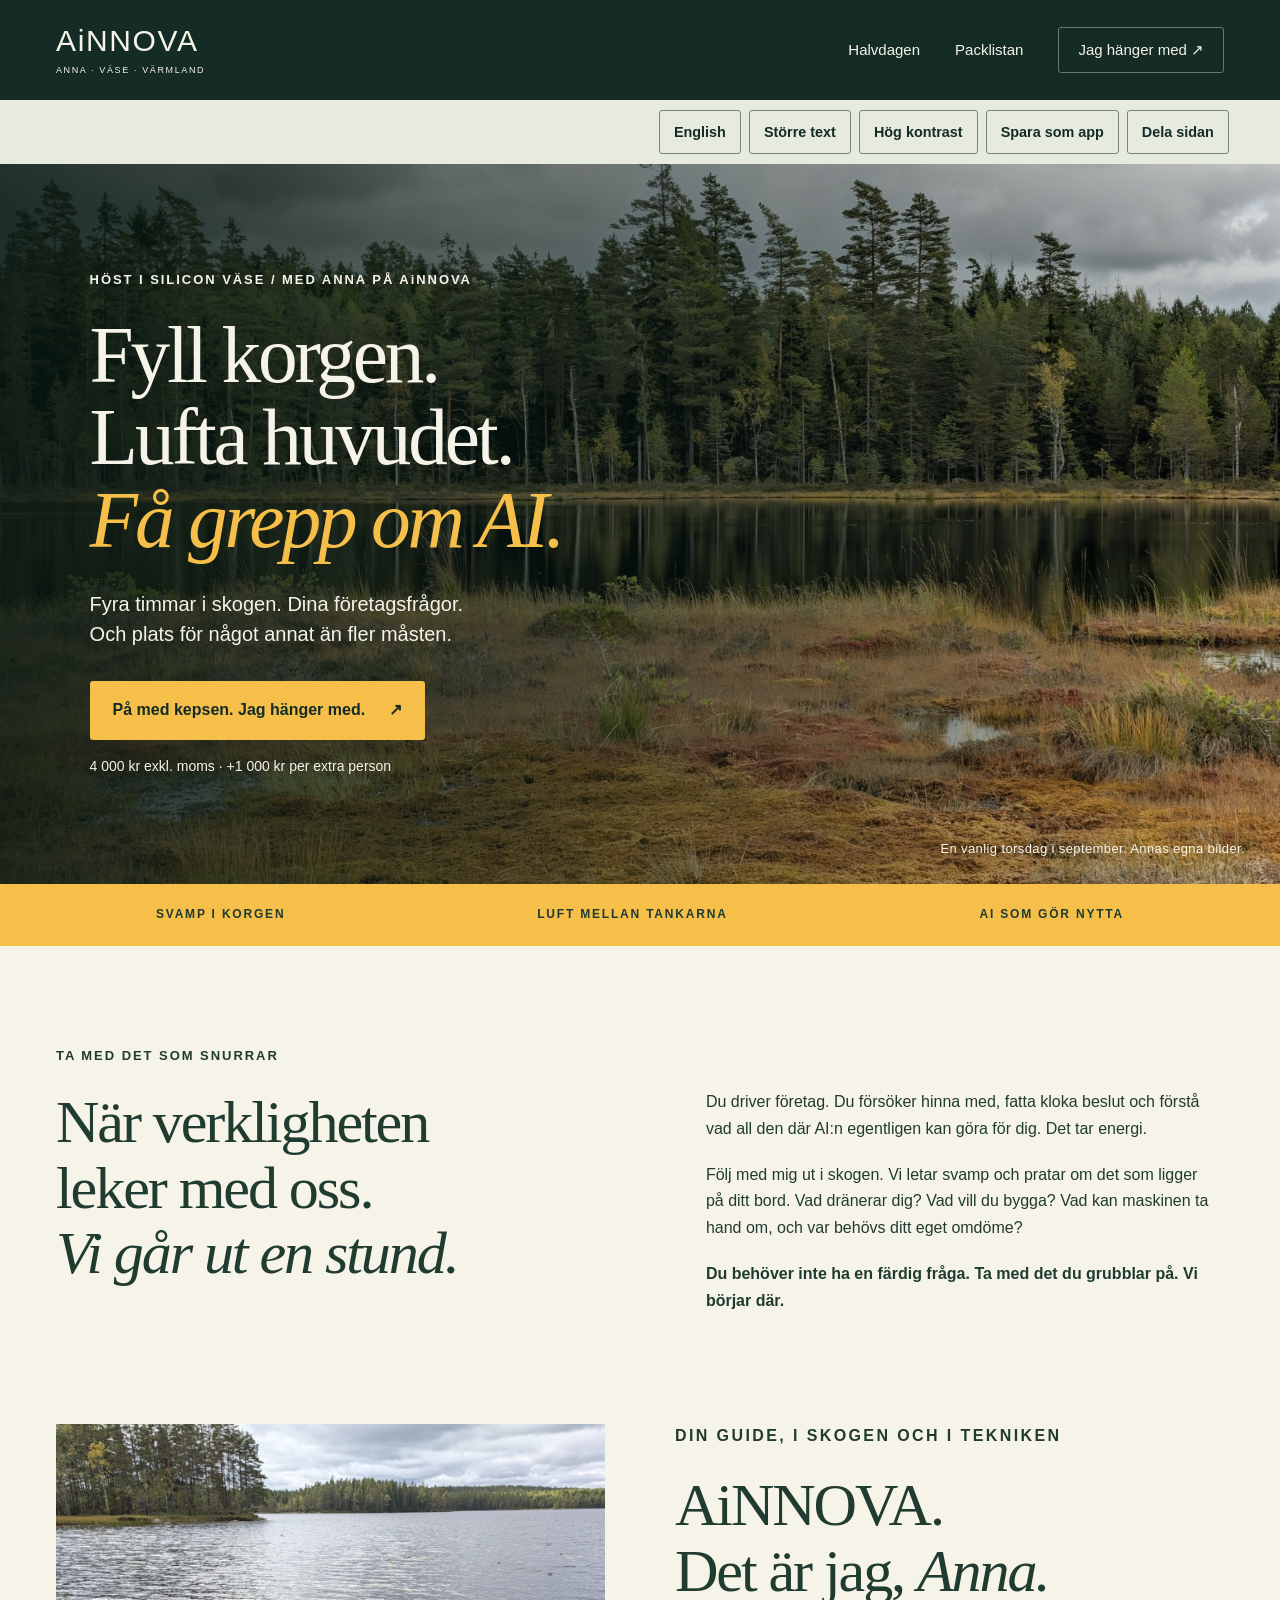
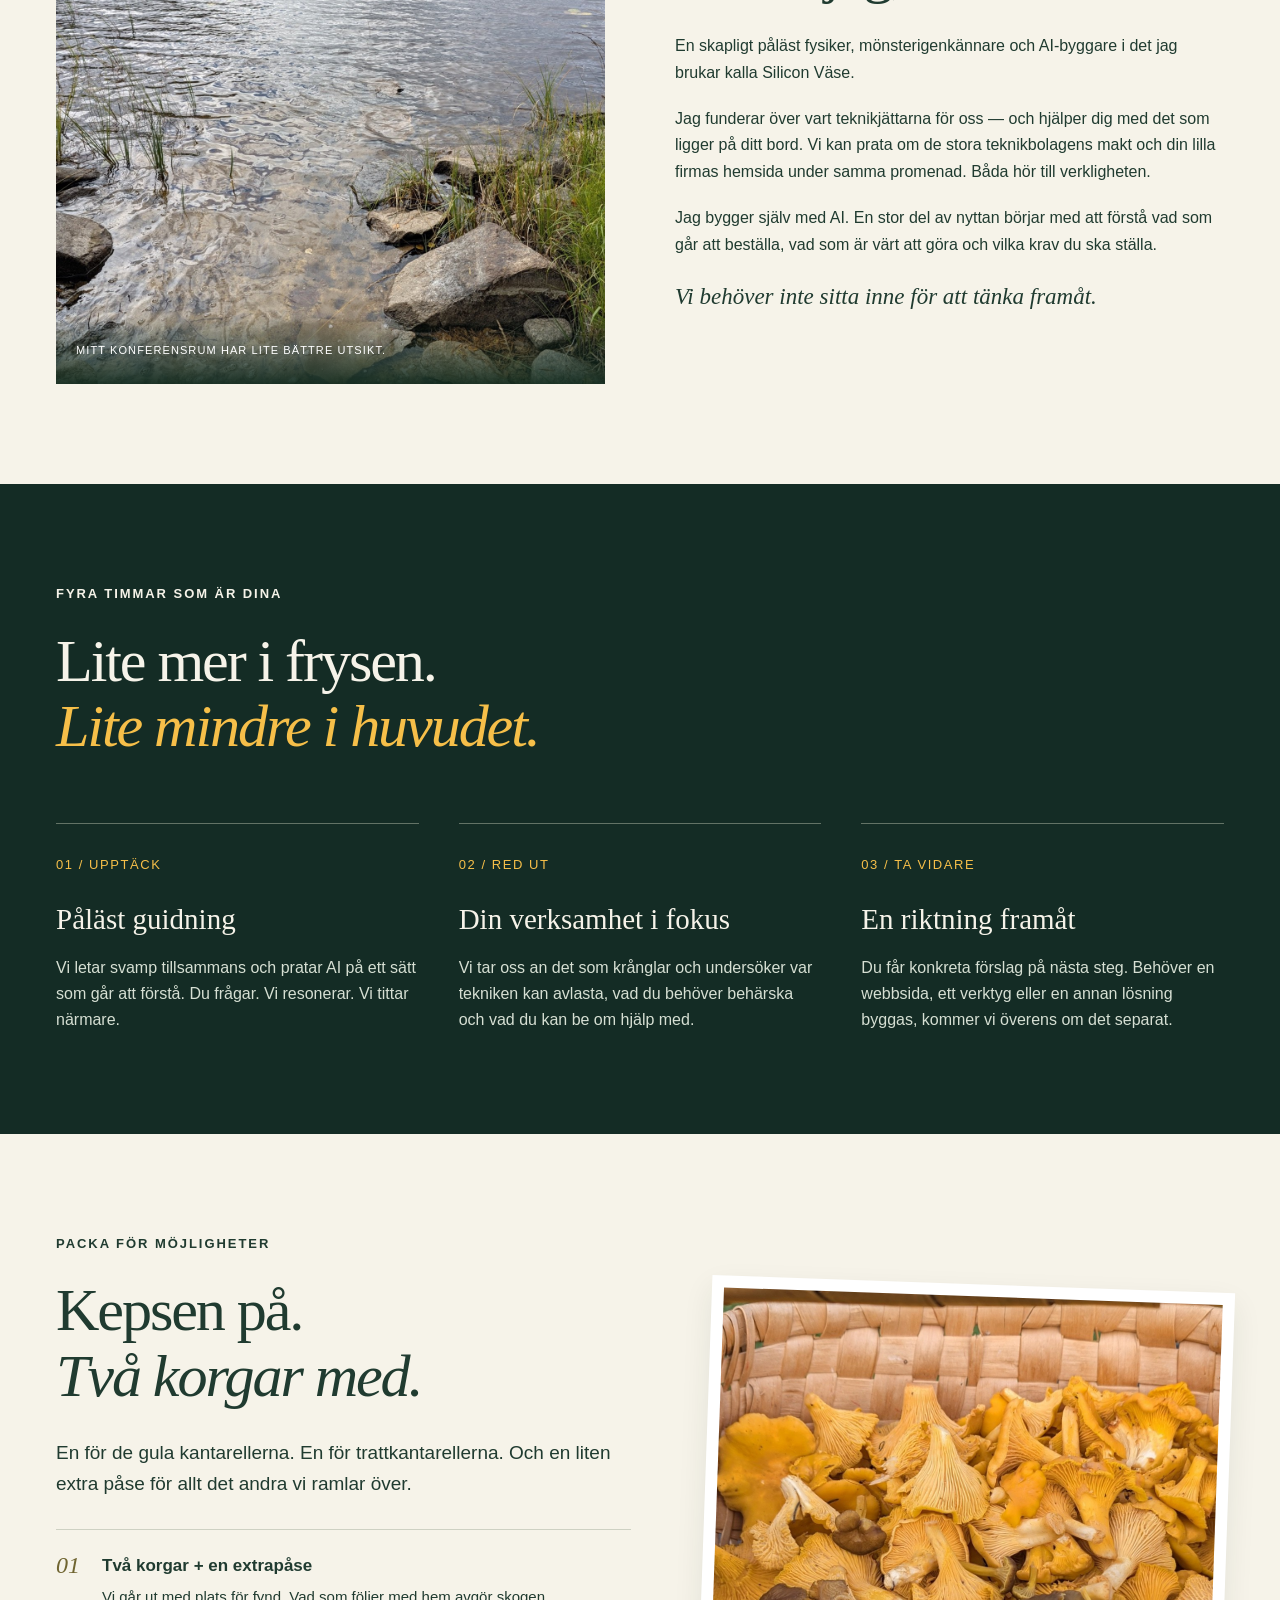
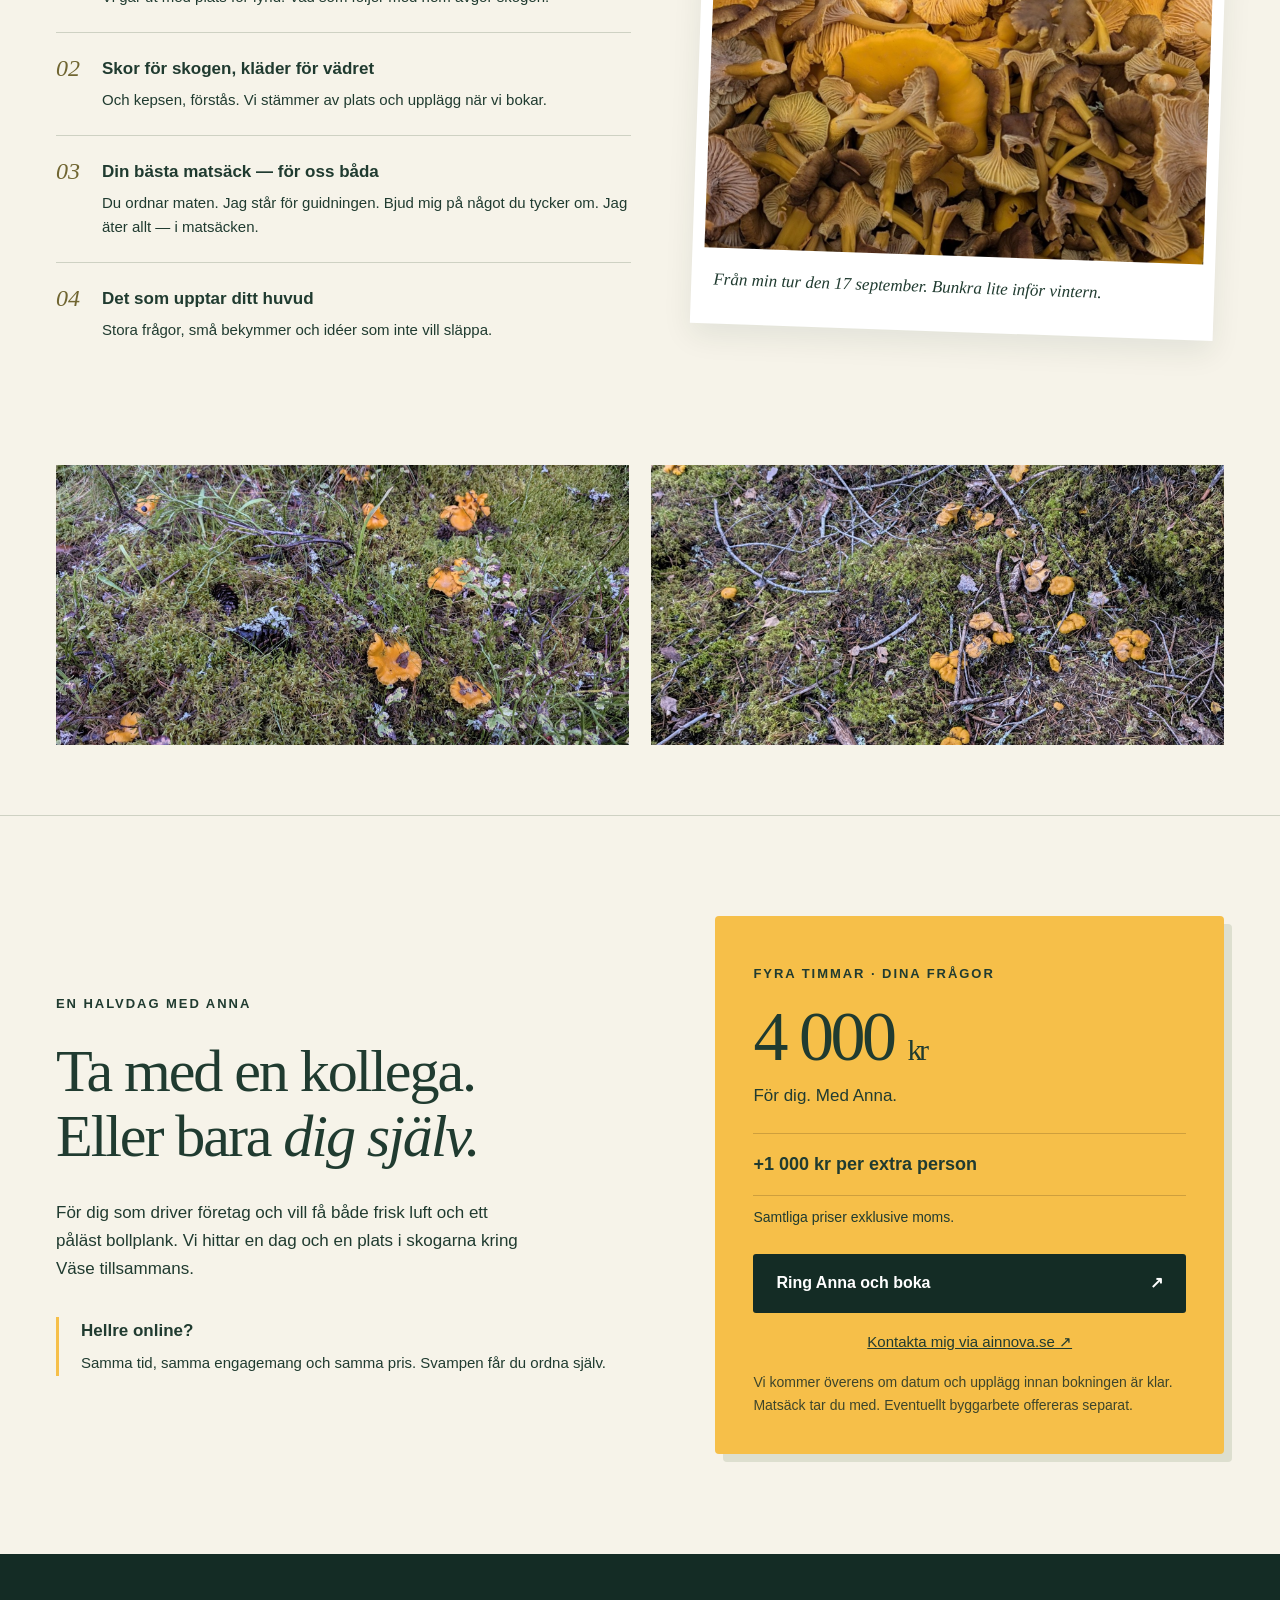
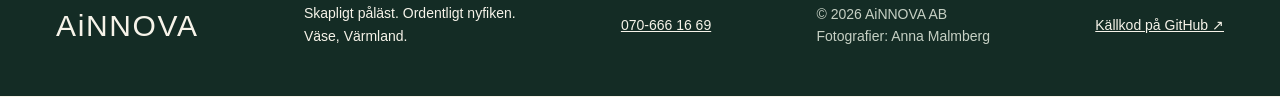
==== index.html @ 2181f1bf "Add English, accessible reading controls, installable offline app and sharing metadata" ====
<!doctype html>
<html lang="sv">
<head>
<meta charset="utf-8"><meta name="viewport" content="width=device-width,initial-scale=1">
<title>Fyll korgen. Få grepp om AI. — AiNNOVA</title>
<meta name="description" content="En halvdag i skogen med Anna på AiNNOVA. Svampguidning, företagsfrågor och AI i Väse. Fyra timmar: 4 000 kr exkl. moms.">
<meta name="theme-color" content="#142c25">
<link rel="icon" href="assets/favicon.ico" sizes="any"><link rel="icon" href="assets/icon.svg" type="image/svg+xml">
<link rel="stylesheet" href="style.css">
<link rel="manifest" href="manifest.webmanifest"><link rel="apple-touch-icon" href="assets/icon-180.png">
<meta name="apple-mobile-web-app-capable" content="yes"><meta name="apple-mobile-web-app-title" content="AiNNOVA"><meta name="color-scheme" content="light"><meta name="referrer" content="strict-origin-when-cross-origin">
<link rel="canonical" href="https://annamalmberg2.github.io/ainnova-host-i-skogen/"><link rel="alternate" hreflang="sv" href="https://annamalmberg2.github.io/ainnova-host-i-skogen/"><link rel="alternate" hreflang="en" href="https://annamalmberg2.github.io/ainnova-host-i-skogen/en.html"><link rel="alternate" hreflang="x-default" href="https://annamalmberg2.github.io/ainnova-host-i-skogen/">
<meta property="og:type" content="website"><meta property="og:site_name" content="AiNNOVA"><meta property="og:title" content="Fyll korgen. Lufta huvudet. Få grepp om AI."><meta property="og:description" content="Fyra timmar med Anna i Silicon Väse. Svamp, företagsfrågor och AI. Från 4 000 kr exkl. moms."><meta property="og:url" content="https://annamalmberg2.github.io/ainnova-host-i-skogen/"><meta property="og:locale" content="sv_SE"><meta property="og:image" content="https://annamalmberg2.github.io/ainnova-host-i-skogen/assets/skog.jpg"><meta property="og:image:alt" content="Höstskog och stilla vatten i Värmland"><meta name="twitter:card" content="summary_large_image"><meta name="twitter:title" content="Fyll korgen. Få grepp om AI."><meta name="twitter:description" content="En halvdag med Anna på AiNNOVA, i skogen eller online."><meta name="twitter:image" content="https://annamalmberg2.github.io/ainnova-host-i-skogen/assets/skog.jpg">
<script src="app.js" defer></script>
</head>
<body>
<a class="skip" href="#innehall">Till innehållet</a>
<header><a class="brand" href="#">AiNNOVA<span>ANNA · VÄSE · VÄRMLAND</span></a><nav aria-label="Huvudmeny"><a href="#halvdagen">Halvdagen</a><a href="#packlista">Packlistan</a><a class="nav-book" href="#boka">Jag hänger med ↗</a></nav></header>
<div class="access-bar" aria-label="Språk och läsinställningar"><a href="en.html" lang="en" hreflang="en">English</a><button id="text-size" type="button" aria-pressed="false" hidden>Större text</button><button id="contrast" type="button" aria-pressed="false" hidden>Hög kontrast</button><button id="install" type="button" hidden>Spara som app</button><button id="share" type="button" hidden>Dela sidan</button></div><main id="innehall">
<section class="hero">
<img class="hero-photo" src="assets/skog.jpg" alt="Höstfärgad myr och stilla vatten framför skogen i Värmland" fetchpriority="high" width="1800" height="1350">
<div class="hero-shade"></div><div class="hero-content"><p class="eyebrow">HÖST I SILICON VÄSE / MED ANNA PÅ AiNNOVA</p><h1>Fyll korgen.<br>Lufta huvudet.<br><em>Få grepp om AI.</em></h1><p class="intro">Fyra timmar i skogen. Dina företagsfrågor.<br>Och plats för något annat än fler måsten.</p><a class="button gold" href="#boka">På med kepsen. Jag hänger med. <span>↗</span></a><p class="hero-meta">4 000 kr exkl. moms · +1 000 kr per extra person</p></div><div class="photo-note">En vanlig torsdag i september. Annas egna bilder.</div>
</section>
<div class="ribbon"><span>SVAMP I KORGEN</span><span>LUFT MELLAN TANKARNA</span><span>AI SOM GÖR NYTTA</span></div>
<section class="opening wrap" id="halvdagen"><p class="eyebrow">TA MED DET SOM SNURRAR</p><div class="split"><h2>När verkligheten<br>leker med oss.<br><em>Vi går ut en stund.</em></h2><div class="prose"><p>Du driver företag. Du försöker hinna med, fatta kloka beslut och förstå vad all den där AI:n egentligen kan göra för dig. Det tar energi.</p><p>Följ med mig ut i skogen. Vi letar svamp och pratar om det som ligger på ditt bord. Vad dränerar dig? Vad vill du bygga? Vad kan maskinen ta hand om, och var behövs ditt eget omdöme?</p><p class="strong">Du behöver inte ha en färdig fråga. Ta med det du grubblar på. Vi börjar där.</p></div></div></section>
<section class="anna wrap"><div class="anna-image"><img src="assets/sjon.jpg" alt="Vatten, stenar och en lugn fikaplats vid sjön" loading="lazy" width="1800" height="1350"><span>MITT KONFERENSRUM HAR LITE BÄTTRE UTSIKT.</span></div><div class="anna-text"><p class="eyebrow">DIN GUIDE, I SKOGEN OCH I TEKNIKEN</p><h2>AiNNOVA.<br>Det är jag, <em>Anna.</em></h2><p>En skapligt påläst fysiker, mönsterigenkännare och AI-byggare i det jag brukar kalla Silicon Väse.</p><p>Jag funderar över vart teknikjättarna för oss — och hjälper dig med det som ligger på ditt bord. Vi kan prata om de stora teknikbolagens makt och din lilla firmas hemsida under samma promenad. Båda hör till verkligheten.</p><p>Jag bygger själv med AI. En stor del av nyttan börjar med att förstå vad som går att beställa, vad som är värt att göra och vilka krav du ska ställa.</p><p class="signature">Vi behöver inte sitta inne för att tänka framåt.</p></div></section>
<section class="takeaway"><div class="wrap"><p class="eyebrow">FYRA TIMMAR SOM ÄR DINA</p><h2>Lite mer i frysen.<br><em>Lite mindre i huvudet.</em></h2><div class="three"><article><span class="number">01 / UPPTÄCK</span><h3>Påläst guidning</h3><p>Vi letar svamp tillsammans och pratar AI på ett sätt som går att förstå. Du frågar. Vi resonerar. Vi tittar närmare.</p></article><article><span class="number">02 / RED UT</span><h3>Din verksamhet i fokus</h3><p>Vi tar oss an det som krånglar och undersöker var tekniken kan avlasta, vad du behöver behärska och vad du kan be om hjälp med.</p></article><article><span class="number">03 / TA VIDARE</span><h3>En riktning framåt</h3><p>Du får konkreta förslag på nästa steg. Behöver en webbsida, ett verktyg eller en annan lösning byggas, kommer vi överens om det separat.</p></article></div></div></section>
<section class="packing wrap" id="packlista"><div class="packing-copy"><p class="eyebrow">PACKA FÖR MÖJLIGHETER</p><h2>Kepsen på.<br><em>Två korgar med.</em></h2><p class="lead">En för de gula kantarellerna. En för trattkantarellerna. Och en liten extra påse för allt det andra vi ramlar över.</p><ul><li><span>01</span><div><strong>Två korgar + en extrapåse</strong><p>Vi går ut med plats för fynd. Vad som följer med hem avgör skogen.</p></div></li><li><span>02</span><div><strong>Skor för skogen, kläder för vädret</strong><p>Och kepsen, förstås. Vi stämmer av plats och upplägg när vi bokar.</p></div></li><li><span>03</span><div><strong>Din bästa matsäck — för oss båda</strong><p>Du ordnar maten. Jag står för guidningen. Bjud mig på något du tycker om. Jag äter allt — i matsäcken.</p></div></li><li><span>04</span><div><strong>Det som upptar ditt huvud</strong><p>Stora frågor, små bekymmer och idéer som inte vill släppa.</p></div></li></ul></div><figure class="harvest"><img src="assets/skord.jpg" alt="Annas svampkorg med gula kantareller och trattkantareller" loading="lazy" width="1800" height="1350"><figcaption>Från min tur den 17 september. Bunkra lite inför vintern.</figcaption></figure></section>
<div class="photo-pair wrap"><img src="assets/kantareller.jpg" alt="Gula kantareller mellan mossan och blåbärsriset" loading="lazy" width="1800" height="1350"><img src="assets/mossa.jpg" alt="Svampfynd bland kvistar och grön mossa" loading="lazy" width="1800" height="1350"></div>
<section class="booking wrap" id="boka"><div><p class="eyebrow">EN HALVDAG MED ANNA</p><h2>Ta med en kollega.<br>Eller bara <em>dig själv.</em></h2><p>För dig som driver företag och vill få både frisk luft och ett påläst bollplank. Vi hittar en dag och en plats i skogarna kring Väse tillsammans.</p><div class="online"><strong>Hellre online?</strong><p>Samma tid, samma engagemang och samma pris. Svampen får du ordna själv.</p></div></div><div class="price-card"><p class="eyebrow">FYRA TIMMAR · DINA FRÅGOR</p><div class="price">4 000 <span>kr</span></div><p>För dig. Med Anna.</p><div class="extra">+1 000 kr per extra person</div><p class="vat">Samtliga priser exklusive moms.</p><a class="button dark" href="tel:+46706661669">Ring Anna och boka <span>↗</span></a><a class="contact" href="https://ainnova.se/" target="_blank" rel="noopener">Kontakta mig via ainnova.se ↗</a><p class="small">Vi kommer överens om datum och upplägg innan bokningen är klar. Matsäck tar du med. Eventuellt byggarbete offereras separat.</p></div></section>
</main><footer><a class="brand" href="https://ainnova.se/">AiNNOVA</a><p>Skapligt påläst. Ordentligt nyfiken.<br>Väse, Värmland.</p><a href="tel:+46706661669">070-666 16 69</a><p class="small">© 2026 AiNNOVA AB<br>Fotografier: Anna Malmberg</p><a class="source-link" href="https://github.com/Annamalmberg2/ainnova-host-i-skogen" target="_blank" rel="noopener">Källkod på GitHub ↗</a></footer>
<dialog id="install-help" aria-labelledby="install-title"><h2 id="install-title">Spara AiNNOVA som app</h2><p>På iPhone eller iPad: öppna sidan i Safari, tryck på Dela och välj Lägg till på hemskärmen.</p><p>På Android: öppna sidan i Chrome och välj Installera app eller Lägg till på startskärmen i menyn.</p><p>På dator: leta efter installationssymbolen i adressfältet i Chrome eller Edge. I Safari väljer du Arkiv → Lägg till i Dock.</p><p id="offline-note">När sidan har sparats för offlinebruk kan du läsa den utan uppkoppling. Externa länkar och kontakt kräver anslutning.</p><form method="dialog"><button class="button dark">Stäng</button></form></dialog><p id="status" class="sr-only" role="status" aria-live="polite"></p></body></html>
---- style.css ----
:root{--forest:#142c25;--ink:#203b30;--gold:#f6bf49;--paper:#f6f3e9;--line:#ced1c3}*{box-sizing:border-box}html{scroll-behavior:smooth;scroll-padding-top:30px}body{margin:0;background:var(--paper);color:var(--ink);font:17px/1.65 -apple-system,BlinkMacSystemFont,'Segoe UI',sans-serif}a{color:inherit}img{display:block;max-width:100%;object-fit:cover}h1,h2,h3,p,figure{margin:0}h1,h2,h3{font-family:Georgia,'Times New Roman',serif;font-weight:400}h2{font-size:clamp(38px,4.7vw,68px);line-height:1.09;letter-spacing:-.035em}h3{font-size:29px;line-height:1.2}em{font-weight:400}p+p{margin-top:20px}.wrap{max-width:1280px;margin:auto;padding:100px 56px}.eyebrow{font-size:12px;font-weight:700;letter-spacing:.15em;line-height:1.5;margin-bottom:24px}header{height:100px;display:flex;align-items:center;justify-content:space-between;padding:0 56px;background:var(--forest);color:var(--paper)}.brand{text-decoration:none;font-size:30px;letter-spacing:.055em;font-weight:500;line-height:1.1}.brand span{display:block;font-size:9px;letter-spacing:.18em;margin-top:9px}nav{display:flex;align-items:center;gap:35px;font-size:14px}nav a{text-decoration:none}.nav-book{border:1px solid #687970;padding:10px 19px;border-radius:3px}.hero{position:relative;min-height:720px;display:flex;align-items:center;color:var(--paper);isolation:isolate}.hero-photo,.hero-shade{position:absolute;inset:0;width:100%;height:100%;z-index:-2}.hero-photo{object-position:center 60%}.hero-shade{z-index:-1;background:linear-gradient(90deg,rgba(8,24,18,.86),rgba(8,24,18,.52) 52%,rgba(8,24,18,.13))}.hero-content{padding:64px 7%;width:100%}h1{font-size:clamp(52px,6.2vw,91px);line-height:1.04;letter-spacing:-.04em}h1 em{color:var(--gold)}.intro{font-size:20px;line-height:1.5;margin-top:28px}.button{min-height:54px;display:inline-flex;align-items:center;justify-content:space-between;gap:24px;padding:16px 23px;font-size:15px;font-weight:650;text-decoration:none;border-radius:3px;transition:transform .18s,background .18s}.button:hover{transform:translateY(-2px)}.gold{background:var(--gold);color:var(--forest);margin-top:32px}.hero-meta{font-size:13px;margin-top:15px}.photo-note{position:absolute;bottom:25px;right:35px;font-size:11px;letter-spacing:.03em}.ribbon{background:var(--gold);display:flex;justify-content:space-around;padding:21px 30px;font-size:12px;font-weight:700;letter-spacing:.15em}.split{display:grid;grid-template-columns:1.1fr 1fr;gap:80px}.prose{max-width:510px}.strong{font-weight:650}.opening{padding-bottom:75px}.anna{display:grid;grid-template-columns:1fr 1fr;gap:70px;padding-top:35px}.anna-image{position:relative;min-height:560px}.anna-image img{height:100%;width:100%}.anna-image span{position:absolute;bottom:0;left:0;right:0;padding:25px 20px;background:linear-gradient(transparent,#10291dea);color:white;font-size:11px;letter-spacing:.1em}.anna-text h2{margin-bottom:30px}.anna-text p{font-size:16px}.signature{font-family:Georgia,serif;font-style:italic;font-size:23px!important}.takeaway{background:var(--forest);color:var(--paper)}.takeaway h2 em{color:var(--gold)}.three{display:grid;grid-template-columns:repeat(3,1fr);gap:40px;margin-top:64px}.three article{border-top:1px solid #637366;padding-top:26px}.number{font-size:12px;letter-spacing:.12em;color:var(--gold)}.three h3{margin:24px 0 18px}.three p{color:#d6dfd3;font-size:16px}.packing{display:grid;grid-template-columns:1.1fr 1fr;gap:70px;align-items:start}.lead{font-size:19px;line-height:1.6;margin-top:30px}.packing ul{padding:0;list-style:none;margin:30px 0 0}.packing li{display:flex;gap:22px;border-top:1px solid var(--line);padding:22px 0}.packing li>span{font:italic 24px Georgia;color:#706531}.packing li p{font-size:15px;margin-top:5px}.harvest{margin-top:50px;transform:rotate(2deg);background:white;padding:12px;box-shadow:0 12px 30px #122b2515}.harvest img{height:560px;width:100%}.harvest figcaption{font:italic 17px/1.5 Georgia;padding:19px 10px}.photo-pair{padding-top:0;padding-bottom:70px;display:grid;grid-template-columns:1fr 1fr;gap:22px}.photo-pair img{width:100%;height:280px}.booking{border-top:1px solid var(--line);display:grid;grid-template-columns:1.1fr 1fr;gap:100px;align-items:center}.booking h2{margin-bottom:30px}.booking>div>p{max-width:480px}.online{margin-top:34px;border-left:3px solid var(--gold);padding-left:22px}.online p{font-size:15px;margin-top:6px}.price-card{padding:38px;background:var(--gold);border-radius:4px;box-shadow:8px 8px 0 #dddfcf}.price-card .eyebrow{margin-bottom:18px}.price{font:70px/1 Georgia;letter-spacing:-.05em}.price span{font-size:30px}.price-card>p{margin-top:10px}.extra{border-top:1px solid #9b782f70;border-bottom:1px solid #9b782f70;padding:16px 0;margin-top:23px;font-size:18px;font-weight:600}.vat{font-size:13px}.dark{background:var(--forest);color:white;width:100%;margin-top:25px}.contact{display:block;text-align:center;font-size:14px;margin:17px 0}.small{font-size:12px;line-height:1.6}.price-card .small{color:#3d452b}footer{display:flex;justify-content:space-between;align-items:center;gap:30px;padding:48px 56px;background:var(--forest);color:var(--paper)}footer p,footer>a:not(.brand){font-size:14px}footer .small{font-size:12px;color:#c6d0c4}.skip{position:absolute;top:-100px;z-index:10;padding:12px;background:var(--gold)}.skip:focus{top:8px}a:focus-visible{outline:3px solid #cf7c22;outline-offset:5px}@media(min-width:1600px){.hero-content{max-width:1440px;margin:auto}.hero{min-height:800px}}@media(max-width:900px){header{padding:0 26px}nav{gap:18px}.wrap{padding:65px 28px}.split,.anna,.packing,.booking{gap:35px}.hero{min-height:680px}.hero-content{padding:60px 35px}h1{font-size:70px}.anna-image{min-height:480px}.harvest img{height:460px}.price-card{padding:25px}.price{font-size:60px}footer{padding:35px 28px;flex-wrap:wrap}.three{gap:25px}.photo-pair{padding-top:0}}@media(max-width:620px){header{height:85px;padding:0 21px}.brand{font-size:25px}.brand span{font-size:8px}nav>a:not(.nav-book){display:none}.nav-book{font-size:12px;padding:9px 12px}.hero{min-height:680px;align-items:flex-start}.hero-content{padding:58px 23px 85px}.hero .eyebrow{max-width:260px;font-size:10px}h1{font-size:clamp(44px,11.8vw,66px)}.hero-shade{background:linear-gradient(90deg,#0e221dde,#0e221d60)}.intro{font-size:17px}.button{font-size:14px;padding:15px 18px;gap:12px}.hero-meta{font-size:11px}.photo-note{left:23px;right:20px;font-size:10px}.ribbon{padding:17px 12px;gap:12px;font-size:8px;letter-spacing:.06em}.wrap{padding:58px 23px}.split,.anna,.packing,.booking,.three{grid-template-columns:1fr}.split{gap:28px}.anna{padding-top:0}.anna-image{height:380px;min-height:0}.anna-text h2{margin-bottom:23px}.three{margin-top:38px;gap:35px}.three h3{margin-top:14px}.packing{gap:20px}.harvest{margin:0 7px}.harvest img{height:390px}.photo-pair{padding-top:0;gap:12px}.photo-pair img{height:190px}.booking{gap:35px}.price-card{padding:30px 25px}.price{font-size:72px}footer{display:grid;grid-template-columns:1fr 1fr;gap:25px;padding:35px 23px}footer .brand{font-size:26px}footer p,footer>a:not(.brand){font-size:12px}}@media(prefers-reduced-motion:reduce){html{scroll-behavior:auto}.button{transition:none}}
/* Reading controls and accessible progressive enhancement. */
.access-bar{background:#e6eadf;padding:10px 4%;display:flex;justify-content:flex-end;gap:8px;flex-wrap:wrap}.access-bar a,.access-bar button{font:600 .9rem/1.3 -apple-system,BlinkMacSystemFont,'Segoe UI',sans-serif;min-height:44px;padding:10px 14px;background:transparent;border:1px solid #768678;border-radius:3px;color:#142c25;cursor:pointer;text-decoration:none;display:inline-flex;align-items:center;justify-content:center}.access-bar [aria-pressed=true]{background:#142c25;color:#fff}.access-bar [hidden]{display:none}button:focus-visible{outline:3px solid #965309;outline-offset:3px}.sr-only{position:absolute;width:1px;height:1px;overflow:hidden;clip-path:inset(50%);white-space:nowrap}dialog{max-width:min(600px,calc(100% - 32px));padding:32px;border:2px solid #142c25;border-radius:8px;color:#142c25;background:#fff;max-height:85vh;overflow:auto}dialog::backdrop{background:#071c18b3}dialog h2{font-size:2rem;margin-bottom:24px}dialog p{font-size:1rem}dialog button{border:0;cursor:pointer;justify-content:center}.source-link{min-height:44px;display:inline-flex;align-items:center}body{font-size:1.0625rem}.intro{font-size:1.25rem}.prose,.anna-text p,.three p{font-size:1rem}.lead{font-size:1.1875rem}.packing li p,.online p{font-size:.9375rem}.eyebrow,.number{font-size:.8125rem}.hero-meta,.vat,.small,footer .small{font-size:.875rem}.photo-note{font-size:.8125rem}.button{font-size:1rem}nav{font-size:.9375rem}.contact{font-size:.9375rem}h1{font-size:clamp(3.1rem,6.2vw,5.7rem)}h2{font-size:clamp(2.375rem,4.7vw,4.25rem)}h3{font-size:1.8125rem}html.large-text{font-size:22px}.large-text .split,.large-text .anna,.large-text .packing,.large-text .booking{grid-template-columns:1fr}.large-text .three{grid-template-columns:1fr}.large-text .hero{min-height:850px}.large-text .hero-content{max-width:100%;overflow-wrap:anywhere}.large-text .prose,.large-text .booking>div>p{max-width:none}.large-text header{height:auto;padding-top:24px;padding-bottom:24px;flex-wrap:wrap;gap:20px}.large-text .price{font-size:4rem}.large-text .access-bar{justify-content:flex-start}.high-contrast{--paper:#fff;--ink:#071b12;--forest:#071b12;--gold:#ffce52;--line:#384b40}.high-contrast .hero-shade{background:#03120be8}.high-contrast .three p,.high-contrast footer .small{color:#fff}.high-contrast .anna-image span{background:#071b12}.high-contrast .photo-note{background:#071b12;padding:8px}.high-contrast a{text-decoration:underline}.high-contrast .price-card .small{color:#071b12}.high-contrast .number{color:#ffce52}@media(max-width:620px){h1{font-size:clamp(2.7rem,11vw,4.1rem)}.hero-meta{font-size:.875rem}.photo-note{font-size:.75rem}.hero{min-height:730px}.hero .eyebrow{font-size:.75rem}.intro{font-size:1.0625rem}.ribbon{font-size:.75rem;flex-wrap:wrap}.access-bar{justify-content:center;padding:10px 12px}.access-bar a,.access-bar button{font-size:.875rem}.hero-content{padding-bottom:90px}.photo-note{bottom:16px}.large-text h1{font-size:2.3rem}.large-text .hero{min-height:900px}.large-text .hero-meta{max-width:240px}.large-text .button{white-space:normal}.large-text footer{grid-template-columns:1fr}.brand span{font-size:.625rem}.anna-image span{font-size:.75rem}}@media(forced-colors:active){.button,.price-card,.access-bar button{border:2px solid ButtonText}.hero-shade{background:Canvas}.hero-photo{opacity:.08}}@media print{header,nav,.access-bar,.hero-photo,.hero-shade,.photo-pair,.anna-image,.harvest,dialog,footer{display:none!important}.hero,.takeaway{background:white;color:black;min-height:0}.hero-content,.wrap{padding:20px}.split,.anna,.packing,.booking,.three{display:block}.hero h1 em,.takeaway h2 em{color:black}.price-card{box-shadow:none;border:1px solid black}.button{display:none}.photo-note{position:static}.three article{break-inside:avoid}}
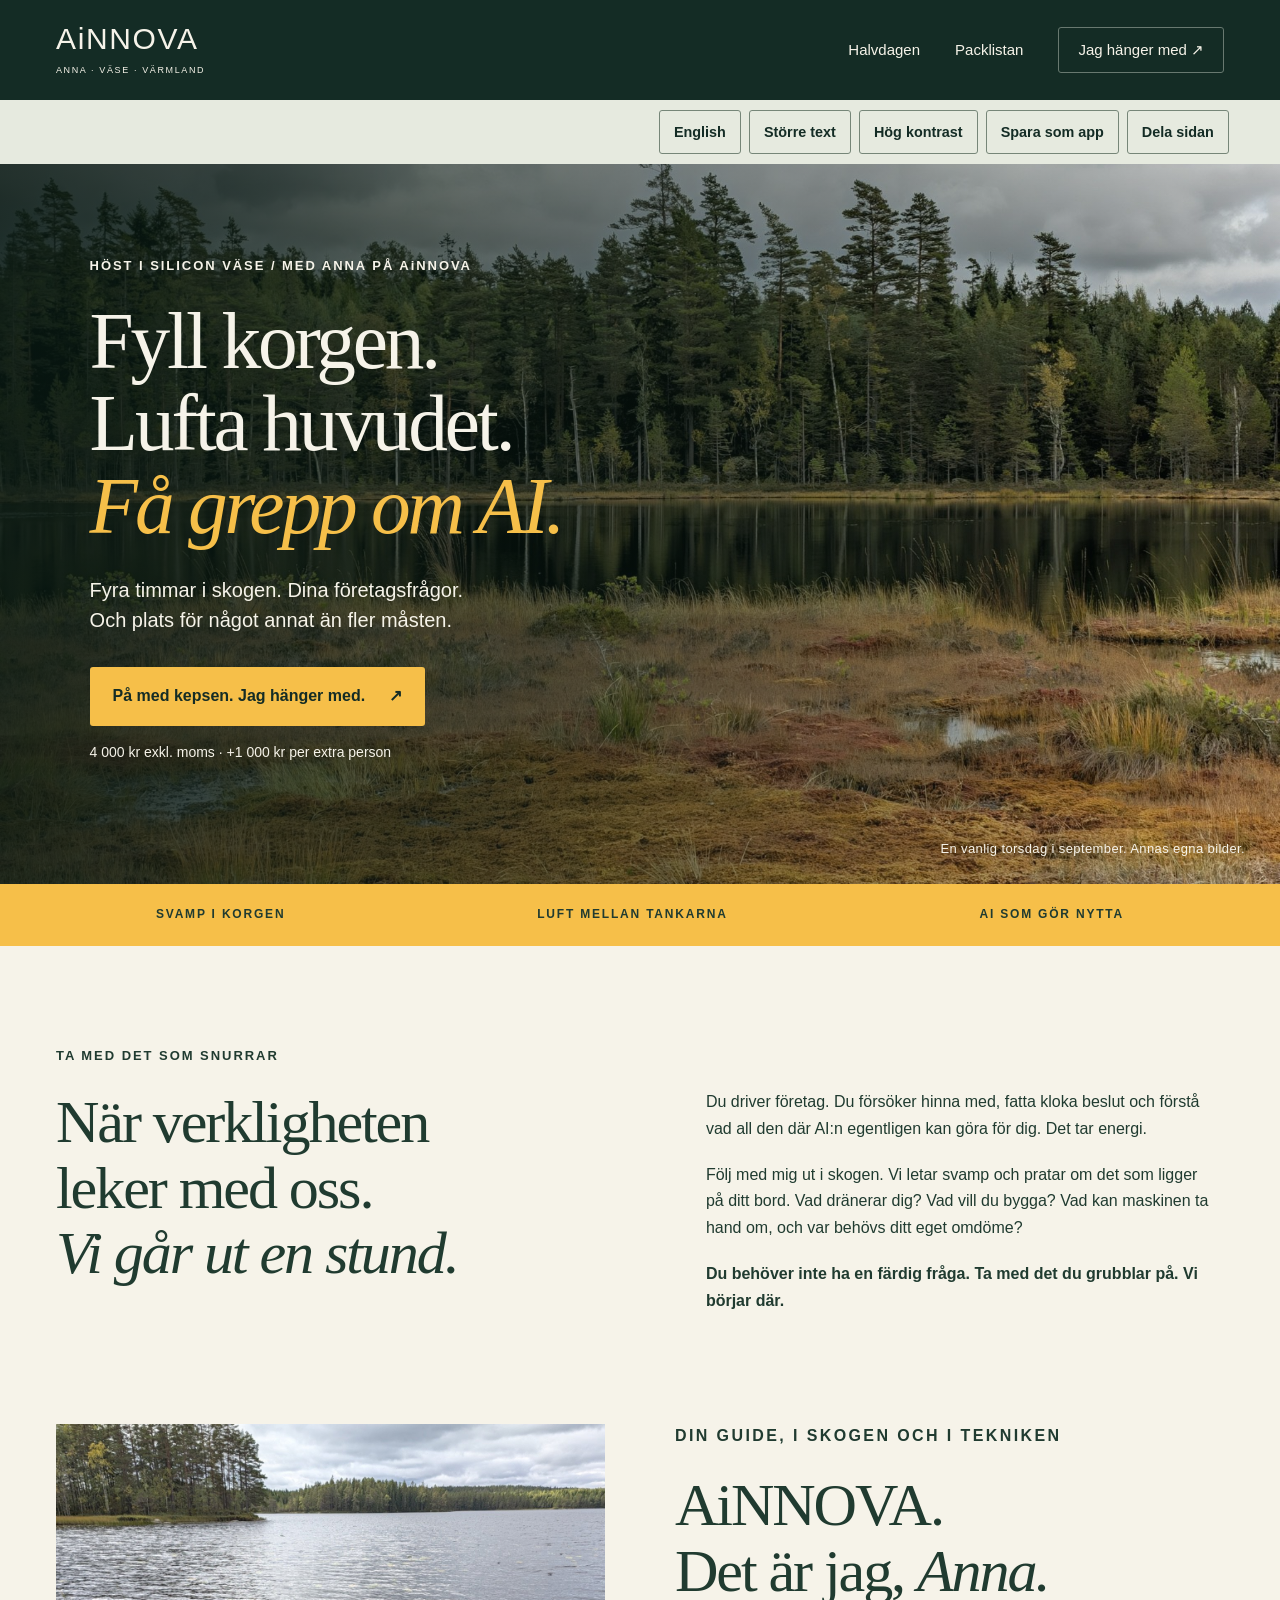
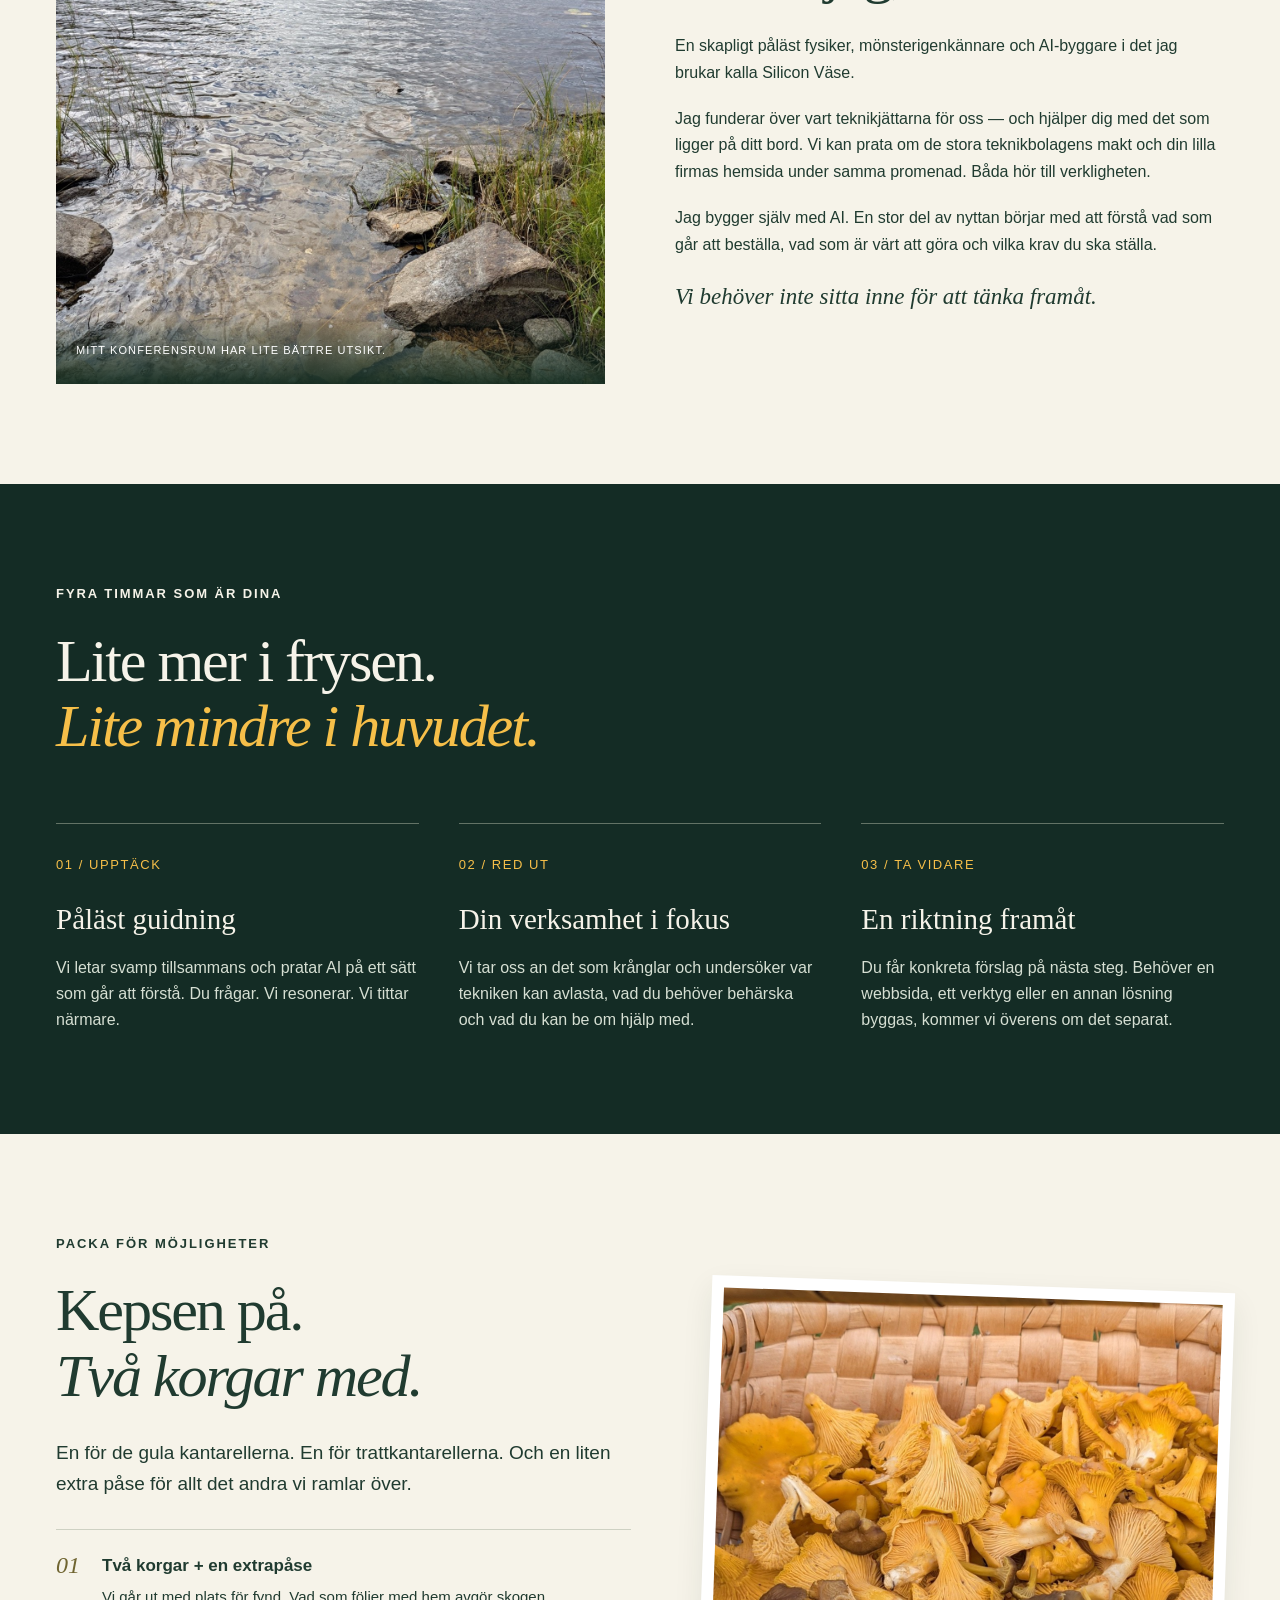
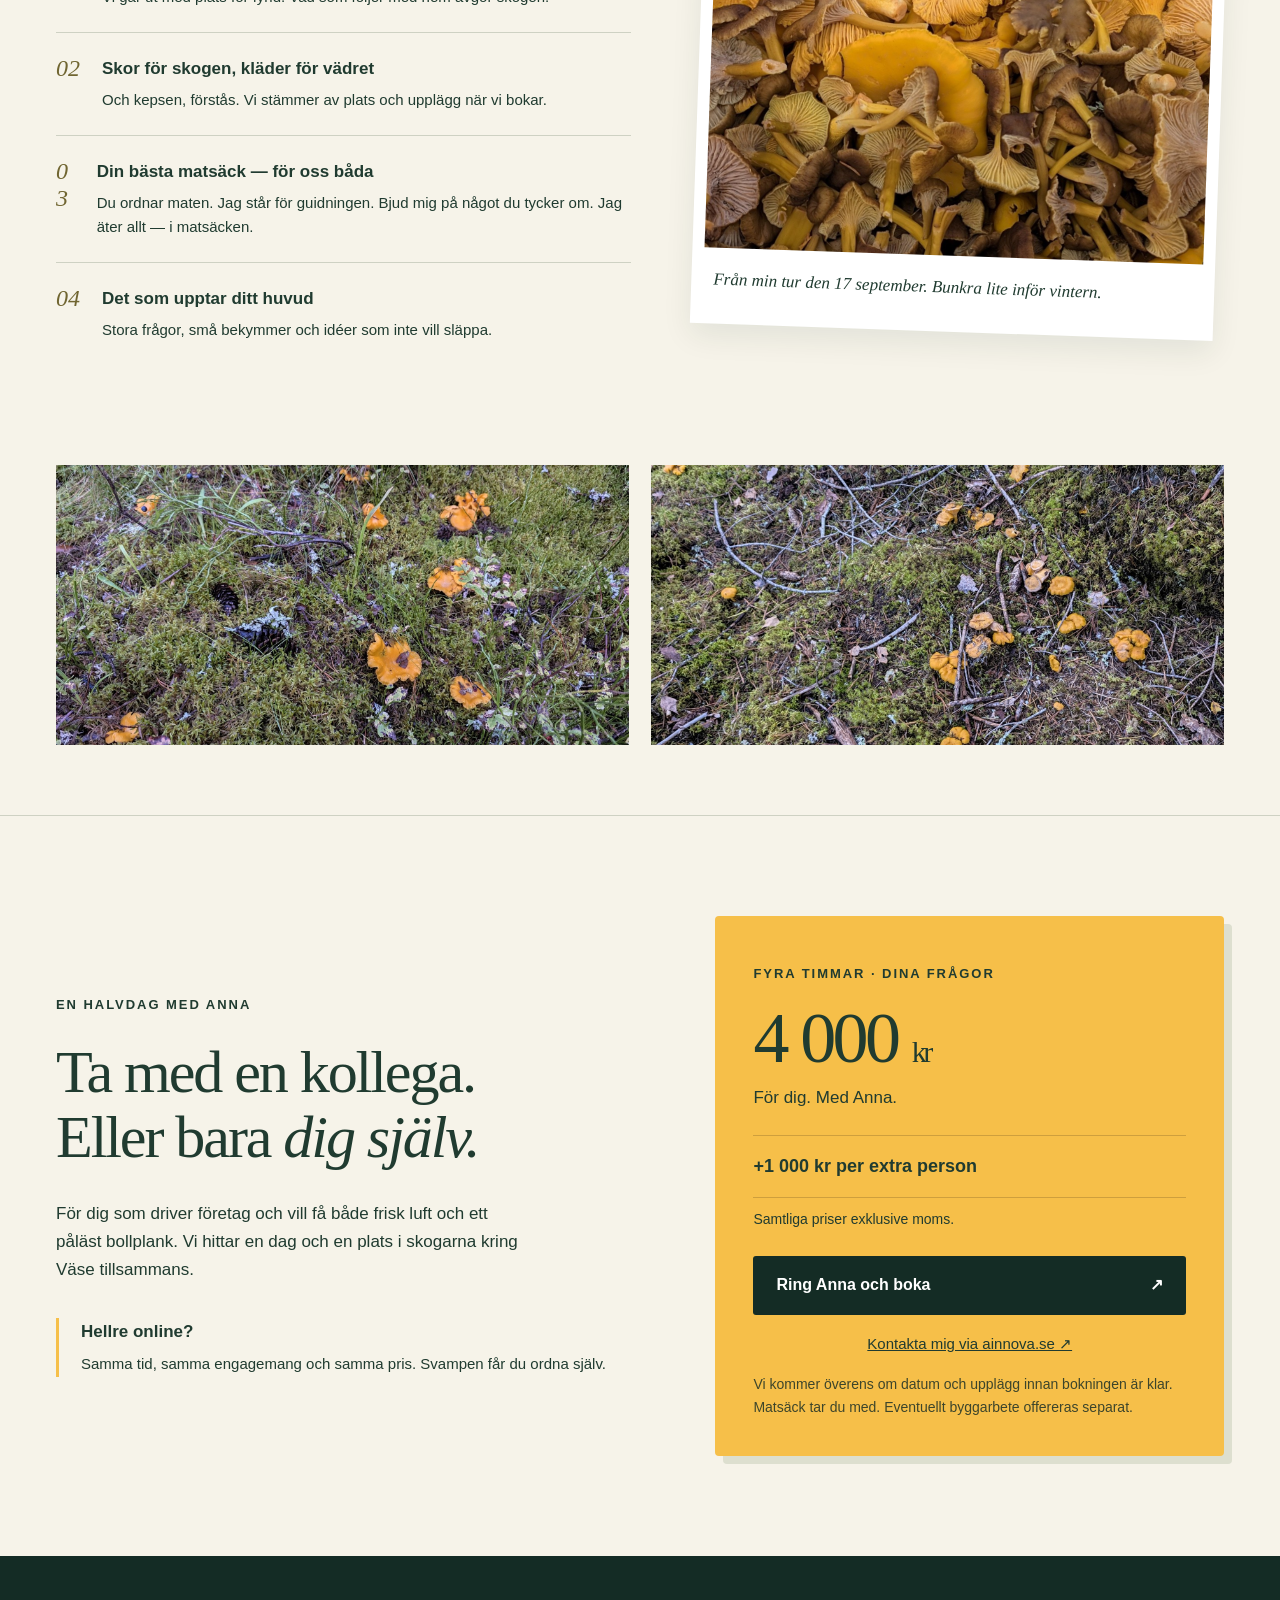
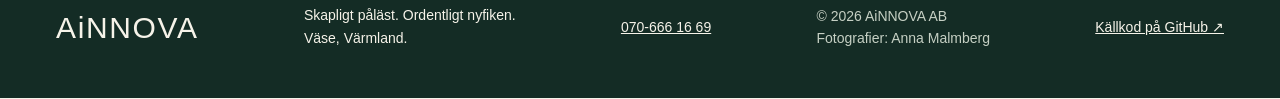
==== commit bd8e0d1b: "Harden offline releases, scope caches, improve focus and reflow, add regression checks" ====
--- a/index.html
+++ b/index.html
@@ -1,7 +1,8 @@
 <!doctype html>
 <html lang="sv">
 <head>
-<meta charset="utf-8"><meta name="viewport" content="width=device-width,initial-scale=1">
+<meta charset="utf-8"><meta http-equiv="Content-Security-Policy" content="default-src 'self'; script-src 'self'; style-src 'self'; img-src 'self' data:; connect-src 'self'; worker-src 'self'; manifest-src 'self'; object-src 'none'; base-uri 'none'; form-action 'self'">
+<meta name="viewport" content="width=device-width,initial-scale=1">
 <title>Fyll korgen. Få grepp om AI. — AiNNOVA</title>
 <meta name="description" content="En halvdag i skogen med Anna på AiNNOVA. Svampguidning, företagsfrågor och AI i Väse. Fyra timmar: 4 000 kr exkl. moms.">
 <meta name="theme-color" content="#142c25">
@@ -16,7 +17,7 @@
 <body>
 <a class="skip" href="#innehall">Till innehållet</a>
 <header><a class="brand" href="#">AiNNOVA<span>ANNA · VÄSE · VÄRMLAND</span></a><nav aria-label="Huvudmeny"><a href="#halvdagen">Halvdagen</a><a href="#packlista">Packlistan</a><a class="nav-book" href="#boka">Jag hänger med ↗</a></nav></header>
-<div class="access-bar" aria-label="Språk och läsinställningar"><a href="en.html" lang="en" hreflang="en">English</a><button id="text-size" type="button" aria-pressed="false" hidden>Större text</button><button id="contrast" type="button" aria-pressed="false" hidden>Hög kontrast</button><button id="install" type="button" hidden>Spara som app</button><button id="share" type="button" hidden>Dela sidan</button></div><main id="innehall">
+<div class="access-bar" aria-label="Språk och läsinställningar"><a href="en.html" lang="en" hreflang="en">English</a><button id="text-size" type="button" aria-pressed="false" hidden>Större text</button><button id="contrast" type="button" aria-pressed="false" hidden>Hög kontrast</button><button id="install" type="button" hidden>Spara som app</button><button id="share" type="button" hidden>Dela sidan</button></div><main id="innehall" tabindex="-1">
 <section class="hero">
 <img class="hero-photo" src="assets/skog.jpg" alt="Höstfärgad myr och stilla vatten framför skogen i Värmland" fetchpriority="high" width="1800" height="1350">
 <div class="hero-shade"></div><div class="hero-content"><p class="eyebrow">HÖST I SILICON VÄSE / MED ANNA PÅ AiNNOVA</p><h1>Fyll korgen.<br>Lufta huvudet.<br><em>Få grepp om AI.</em></h1><p class="intro">Fyra timmar i skogen. Dina företagsfrågor.<br>Och plats för något annat än fler måsten.</p><a class="button gold" href="#boka">På med kepsen. Jag hänger med. <span>↗</span></a><p class="hero-meta">4 000 kr exkl. moms · +1 000 kr per extra person</p></div><div class="photo-note">En vanlig torsdag i september. Annas egna bilder.</div>
--- a/style.css
+++ b/style.css
@@ -1,3 +1,5 @@
 :root{--forest:#142c25;--ink:#203b30;--gold:#f6bf49;--paper:#f6f3e9;--line:#ced1c3}*{box-sizing:border-box}html{scroll-behavior:smooth;scroll-padding-top:30px}body{margin:0;background:var(--paper);color:var(--ink);font:17px/1.65 -apple-system,BlinkMacSystemFont,'Segoe UI',sans-serif}a{color:inherit}img{display:block;max-width:100%;object-fit:cover}h1,h2,h3,p,figure{margin:0}h1,h2,h3{font-family:Georgia,'Times New Roman',serif;font-weight:400}h2{font-size:clamp(38px,4.7vw,68px);line-height:1.09;letter-spacing:-.035em}h3{font-size:29px;line-height:1.2}em{font-weight:400}p+p{margin-top:20px}.wrap{max-width:1280px;margin:auto;padding:100px 56px}.eyebrow{font-size:12px;font-weight:700;letter-spacing:.15em;line-height:1.5;margin-bottom:24px}header{height:100px;display:flex;align-items:center;justify-content:space-between;padding:0 56px;background:var(--forest);color:var(--paper)}.brand{text-decoration:none;font-size:30px;letter-spacing:.055em;font-weight:500;line-height:1.1}.brand span{display:block;font-size:9px;letter-spacing:.18em;margin-top:9px}nav{display:flex;align-items:center;gap:35px;font-size:14px}nav a{text-decoration:none}.nav-book{border:1px solid #687970;padding:10px 19px;border-radius:3px}.hero{position:relative;min-height:720px;display:flex;align-items:center;color:var(--paper);isolation:isolate}.hero-photo,.hero-shade{position:absolute;inset:0;width:100%;height:100%;z-index:-2}.hero-photo{object-position:center 60%}.hero-shade{z-index:-1;background:linear-gradient(90deg,rgba(8,24,18,.86),rgba(8,24,18,.52) 52%,rgba(8,24,18,.13))}.hero-content{padding:64px 7%;width:100%}h1{font-size:clamp(52px,6.2vw,91px);line-height:1.04;letter-spacing:-.04em}h1 em{color:var(--gold)}.intro{font-size:20px;line-height:1.5;margin-top:28px}.button{min-height:54px;display:inline-flex;align-items:center;justify-content:space-between;gap:24px;padding:16px 23px;font-size:15px;font-weight:650;text-decoration:none;border-radius:3px;transition:transform .18s,background .18s}.button:hover{transform:translateY(-2px)}.gold{background:var(--gold);color:var(--forest);margin-top:32px}.hero-meta{font-size:13px;margin-top:15px}.photo-note{position:absolute;bottom:25px;right:35px;font-size:11px;letter-spacing:.03em}.ribbon{background:var(--gold);display:flex;justify-content:space-around;padding:21px 30px;font-size:12px;font-weight:700;letter-spacing:.15em}.split{display:grid;grid-template-columns:1.1fr 1fr;gap:80px}.prose{max-width:510px}.strong{font-weight:650}.opening{padding-bottom:75px}.anna{display:grid;grid-template-columns:1fr 1fr;gap:70px;padding-top:35px}.anna-image{position:relative;min-height:560px}.anna-image img{height:100%;width:100%}.anna-image span{position:absolute;bottom:0;left:0;right:0;padding:25px 20px;background:linear-gradient(transparent,#10291dea);color:white;font-size:11px;letter-spacing:.1em}.anna-text h2{margin-bottom:30px}.anna-text p{font-size:16px}.signature{font-family:Georgia,serif;font-style:italic;font-size:23px!important}.takeaway{background:var(--forest);color:var(--paper)}.takeaway h2 em{color:var(--gold)}.three{display:grid;grid-template-columns:repeat(3,1fr);gap:40px;margin-top:64px}.three article{border-top:1px solid #637366;padding-top:26px}.number{font-size:12px;letter-spacing:.12em;color:var(--gold)}.three h3{margin:24px 0 18px}.three p{color:#d6dfd3;font-size:16px}.packing{display:grid;grid-template-columns:1.1fr 1fr;gap:70px;align-items:start}.lead{font-size:19px;line-height:1.6;margin-top:30px}.packing ul{padding:0;list-style:none;margin:30px 0 0}.packing li{display:flex;gap:22px;border-top:1px solid var(--line);padding:22px 0}.packing li>span{font:italic 24px Georgia;color:#706531}.packing li p{font-size:15px;margin-top:5px}.harvest{margin-top:50px;transform:rotate(2deg);background:white;padding:12px;box-shadow:0 12px 30px #122b2515}.harvest img{height:560px;width:100%}.harvest figcaption{font:italic 17px/1.5 Georgia;padding:19px 10px}.photo-pair{padding-top:0;padding-bottom:70px;display:grid;grid-template-columns:1fr 1fr;gap:22px}.photo-pair img{width:100%;height:280px}.booking{border-top:1px solid var(--line);display:grid;grid-template-columns:1.1fr 1fr;gap:100px;align-items:center}.booking h2{margin-bottom:30px}.booking>div>p{max-width:480px}.online{margin-top:34px;border-left:3px solid var(--gold);padding-left:22px}.online p{font-size:15px;margin-top:6px}.price-card{padding:38px;background:var(--gold);border-radius:4px;box-shadow:8px 8px 0 #dddfcf}.price-card .eyebrow{margin-bottom:18px}.price{font:70px/1 Georgia;letter-spacing:-.05em}.price span{font-size:30px}.price-card>p{margin-top:10px}.extra{border-top:1px solid #9b782f70;border-bottom:1px solid #9b782f70;padding:16px 0;margin-top:23px;font-size:18px;font-weight:600}.vat{font-size:13px}.dark{background:var(--forest);color:white;width:100%;margin-top:25px}.contact{display:block;text-align:center;font-size:14px;margin:17px 0}.small{font-size:12px;line-height:1.6}.price-card .small{color:#3d452b}footer{display:flex;justify-content:space-between;align-items:center;gap:30px;padding:48px 56px;background:var(--forest);color:var(--paper)}footer p,footer>a:not(.brand){font-size:14px}footer .small{font-size:12px;color:#c6d0c4}.skip{position:absolute;top:-100px;z-index:10;padding:12px;background:var(--gold)}.skip:focus{top:8px}a:focus-visible{outline:3px solid #cf7c22;outline-offset:5px}@media(min-width:1600px){.hero-content{max-width:1440px;margin:auto}.hero{min-height:800px}}@media(max-width:900px){header{padding:0 26px}nav{gap:18px}.wrap{padding:65px 28px}.split,.anna,.packing,.booking{gap:35px}.hero{min-height:680px}.hero-content{padding:60px 35px}h1{font-size:70px}.anna-image{min-height:480px}.harvest img{height:460px}.price-card{padding:25px}.price{font-size:60px}footer{padding:35px 28px;flex-wrap:wrap}.three{gap:25px}.photo-pair{padding-top:0}}@media(max-width:620px){header{height:85px;padding:0 21px}.brand{font-size:25px}.brand span{font-size:8px}nav>a:not(.nav-book){display:none}.nav-book{font-size:12px;padding:9px 12px}.hero{min-height:680px;align-items:flex-start}.hero-content{padding:58px 23px 85px}.hero .eyebrow{max-width:260px;font-size:10px}h1{font-size:clamp(44px,11.8vw,66px)}.hero-shade{background:linear-gradient(90deg,#0e221dde,#0e221d60)}.intro{font-size:17px}.button{font-size:14px;padding:15px 18px;gap:12px}.hero-meta{font-size:11px}.photo-note{left:23px;right:20px;font-size:10px}.ribbon{padding:17px 12px;gap:12px;font-size:8px;letter-spacing:.06em}.wrap{padding:58px 23px}.split,.anna,.packing,.booking,.three{grid-template-columns:1fr}.split{gap:28px}.anna{padding-top:0}.anna-image{height:380px;min-height:0}.anna-text h2{margin-bottom:23px}.three{margin-top:38px;gap:35px}.three h3{margin-top:14px}.packing{gap:20px}.harvest{margin:0 7px}.harvest img{height:390px}.photo-pair{padding-top:0;gap:12px}.photo-pair img{height:190px}.booking{gap:35px}.price-card{padding:30px 25px}.price{font-size:72px}footer{display:grid;grid-template-columns:1fr 1fr;gap:25px;padding:35px 23px}footer .brand{font-size:26px}footer p,footer>a:not(.brand){font-size:12px}}@media(prefers-reduced-motion:reduce){html{scroll-behavior:auto}.button{transition:none}}
 /* Reading controls and accessible progressive enhancement. */
 .access-bar{background:#e6eadf;padding:10px 4%;display:flex;justify-content:flex-end;gap:8px;flex-wrap:wrap}.access-bar a,.access-bar button{font:600 .9rem/1.3 -apple-system,BlinkMacSystemFont,'Segoe UI',sans-serif;min-height:44px;padding:10px 14px;background:transparent;border:1px solid #768678;border-radius:3px;color:#142c25;cursor:pointer;text-decoration:none;display:inline-flex;align-items:center;justify-content:center}.access-bar [aria-pressed=true]{background:#142c25;color:#fff}.access-bar [hidden]{display:none}button:focus-visible{outline:3px solid #965309;outline-offset:3px}.sr-only{position:absolute;width:1px;height:1px;overflow:hidden;clip-path:inset(50%);white-space:nowrap}dialog{max-width:min(600px,calc(100% - 32px));padding:32px;border:2px solid #142c25;border-radius:8px;color:#142c25;background:#fff;max-height:85vh;overflow:auto}dialog::backdrop{background:#071c18b3}dialog h2{font-size:2rem;margin-bottom:24px}dialog p{font-size:1rem}dialog button{border:0;cursor:pointer;justify-content:center}.source-link{min-height:44px;display:inline-flex;align-items:center}body{font-size:1.0625rem}.intro{font-size:1.25rem}.prose,.anna-text p,.three p{font-size:1rem}.lead{font-size:1.1875rem}.packing li p,.online p{font-size:.9375rem}.eyebrow,.number{font-size:.8125rem}.hero-meta,.vat,.small,footer .small{font-size:.875rem}.photo-note{font-size:.8125rem}.button{font-size:1rem}nav{font-size:.9375rem}.contact{font-size:.9375rem}h1{font-size:clamp(3.1rem,6.2vw,5.7rem)}h2{font-size:clamp(2.375rem,4.7vw,4.25rem)}h3{font-size:1.8125rem}html.large-text{font-size:22px}.large-text .split,.large-text .anna,.large-text .packing,.large-text .booking{grid-template-columns:1fr}.large-text .three{grid-template-columns:1fr}.large-text .hero{min-height:850px}.large-text .hero-content{max-width:100%;overflow-wrap:anywhere}.large-text .prose,.large-text .booking>div>p{max-width:none}.large-text header{height:auto;padding-top:24px;padding-bottom:24px;flex-wrap:wrap;gap:20px}.large-text .price{font-size:4rem}.large-text .access-bar{justify-content:flex-start}.high-contrast{--paper:#fff;--ink:#071b12;--forest:#071b12;--gold:#ffce52;--line:#384b40}.high-contrast .hero-shade{background:#03120be8}.high-contrast .three p,.high-contrast footer .small{color:#fff}.high-contrast .anna-image span{background:#071b12}.high-contrast .photo-note{background:#071b12;padding:8px}.high-contrast a{text-decoration:underline}.high-contrast .price-card .small{color:#071b12}.high-contrast .number{color:#ffce52}@media(max-width:620px){h1{font-size:clamp(2.7rem,11vw,4.1rem)}.hero-meta{font-size:.875rem}.photo-note{font-size:.75rem}.hero{min-height:730px}.hero .eyebrow{font-size:.75rem}.intro{font-size:1.0625rem}.ribbon{font-size:.75rem;flex-wrap:wrap}.access-bar{justify-content:center;padding:10px 12px}.access-bar a,.access-bar button{font-size:.875rem}.hero-content{padding-bottom:90px}.photo-note{bottom:16px}.large-text h1{font-size:2.3rem}.large-text .hero{min-height:900px}.large-text .hero-meta{max-width:240px}.large-text .button{white-space:normal}.large-text footer{grid-template-columns:1fr}.brand span{font-size:.625rem}.anna-image span{font-size:.75rem}}@media(forced-colors:active){.button,.price-card,.access-bar button{border:2px solid ButtonText}.hero-shade{background:Canvas}.hero-photo{opacity:.08}}@media print{header,nav,.access-bar,.hero-photo,.hero-shade,.photo-pair,.anna-image,.harvest,dialog,footer{display:none!important}.hero,.takeaway{background:white;color:black;min-height:0}.hero-content,.wrap{padding:20px}.split,.anna,.packing,.booking,.three{display:block}.hero h1 em,.takeaway h2 em{color:black}.price-card{box-shadow:none;border:1px solid black}.button{display:none}.photo-note{position:static}.three article{break-inside:avoid}}
+/* Reflow and focus remain usable with enlarged browser text. */
+header,nav,.access-bar{flex-wrap:wrap}header{height:auto;min-height:100px;padding-top:18px;padding-bottom:18px}nav a{min-height:44px;display:inline-flex;align-items:center}.split>*,.anna>*,.packing>*,.booking>*{min-width:0}.hero-content{overflow-wrap:anywhere}.photo-note{max-width:calc(100% - 46px)}.hero{padding-bottom:28px}.hero-meta{max-width:100%}.button{max-width:100%;white-space:normal}.price-card .price{font-size:clamp(2.5rem,8vw,4.5rem)}.brand span{line-height:1.5}.signature{font-size:1.4375rem!important}.packing li{overflow-wrap:anywhere}a:focus-visible,button:focus-visible{outline:3px solid #142c25;outline-offset:4px;box-shadow:0 0 0 7px #fff}.hero a:focus-visible,header a:focus-visible,footer a:focus-visible{outline-color:#ffce52;box-shadow:0 0 0 7px #142c25}@media(max-width:620px){header{min-height:85px}.hero{min-height:0}.hero-content{padding-bottom:100px}.large-text .hero{min-height:0}footer{grid-template-columns:1fr}nav{max-width:100%}.photo-note{font-size:.8125rem}.harvest{transform:none}} 
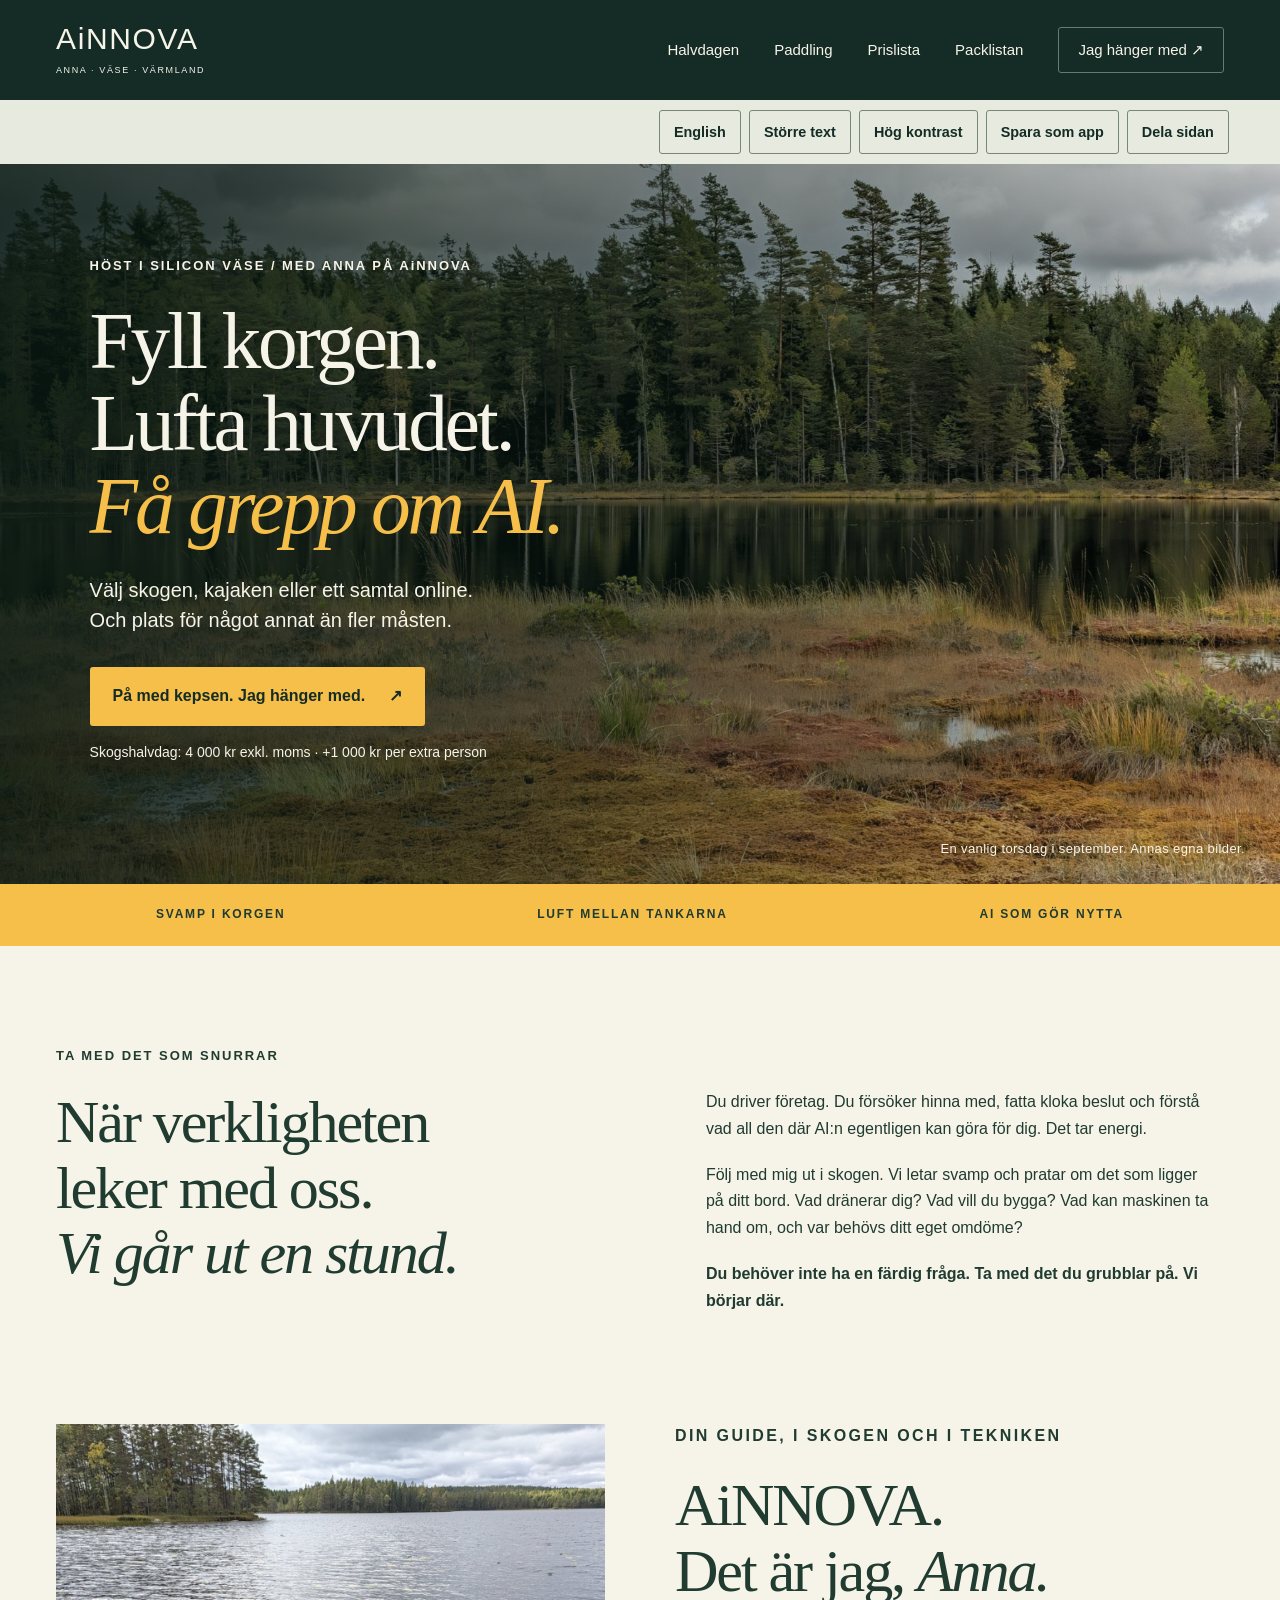
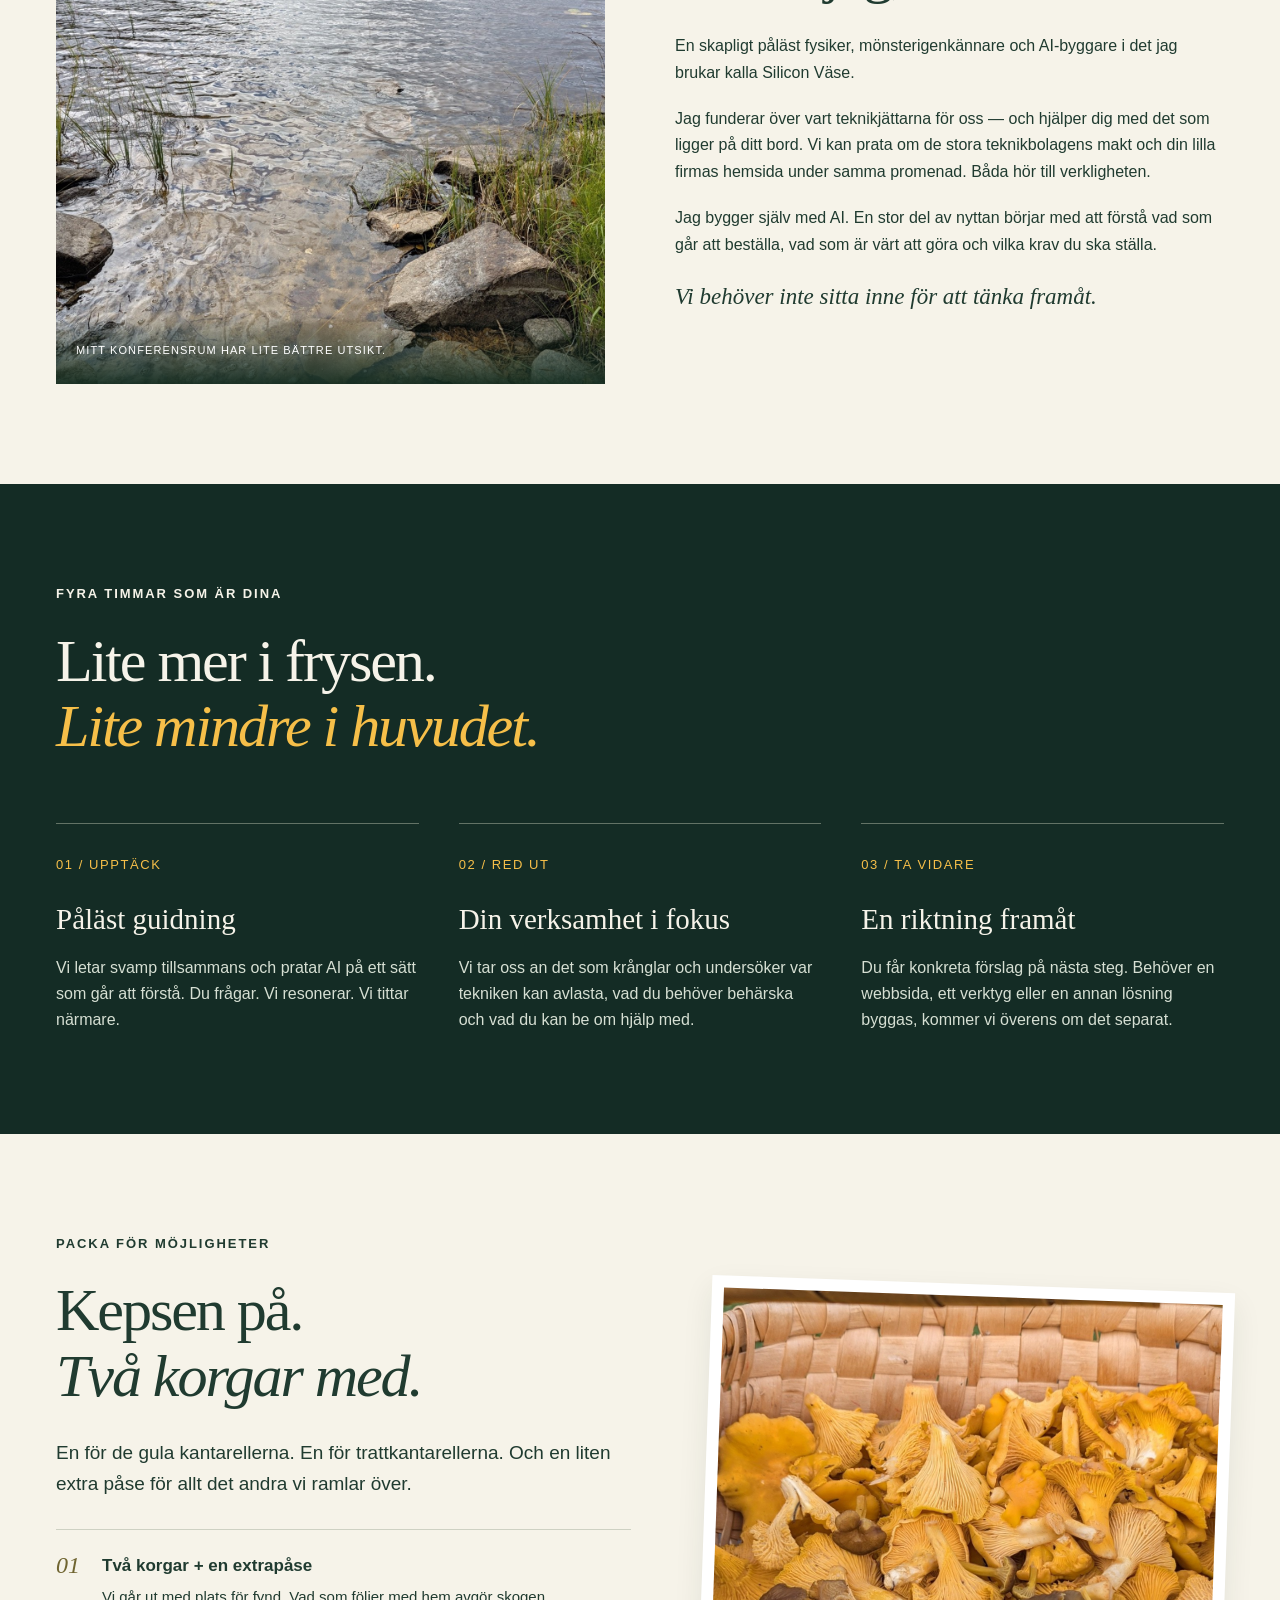
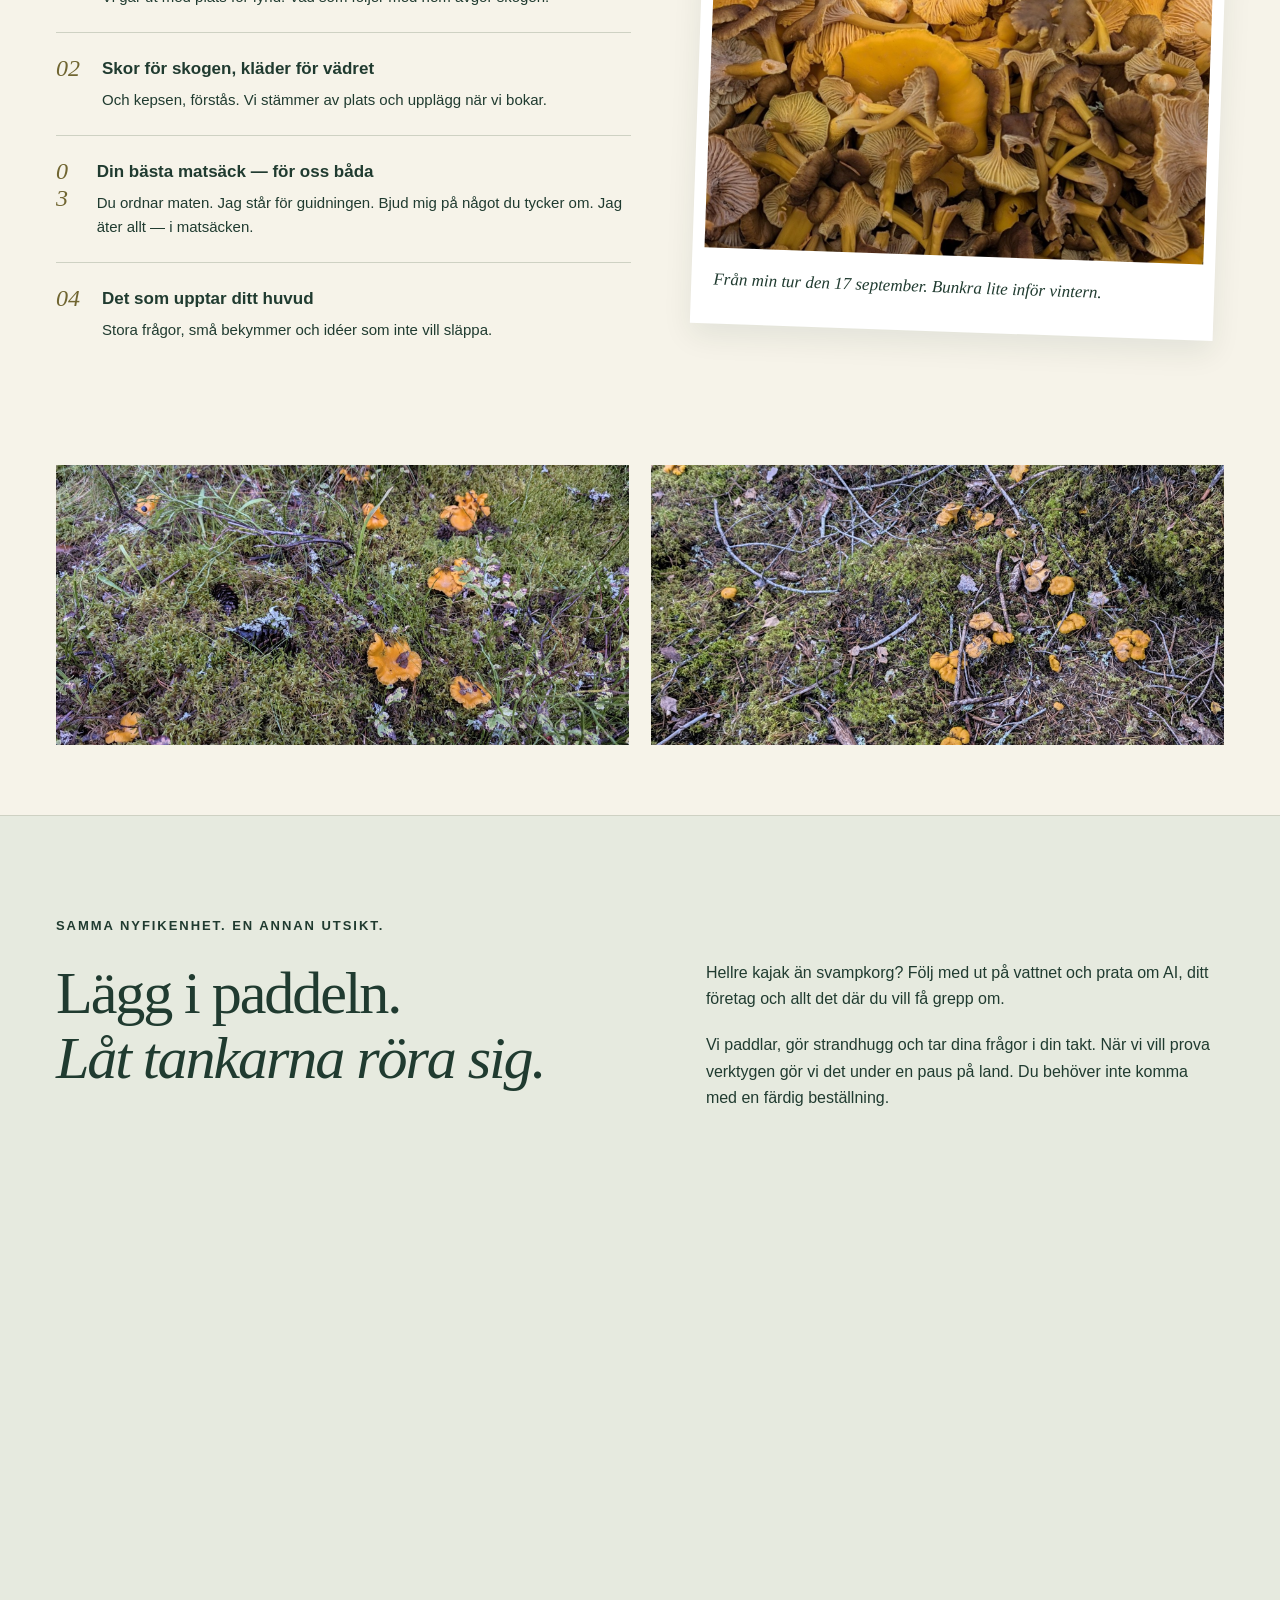
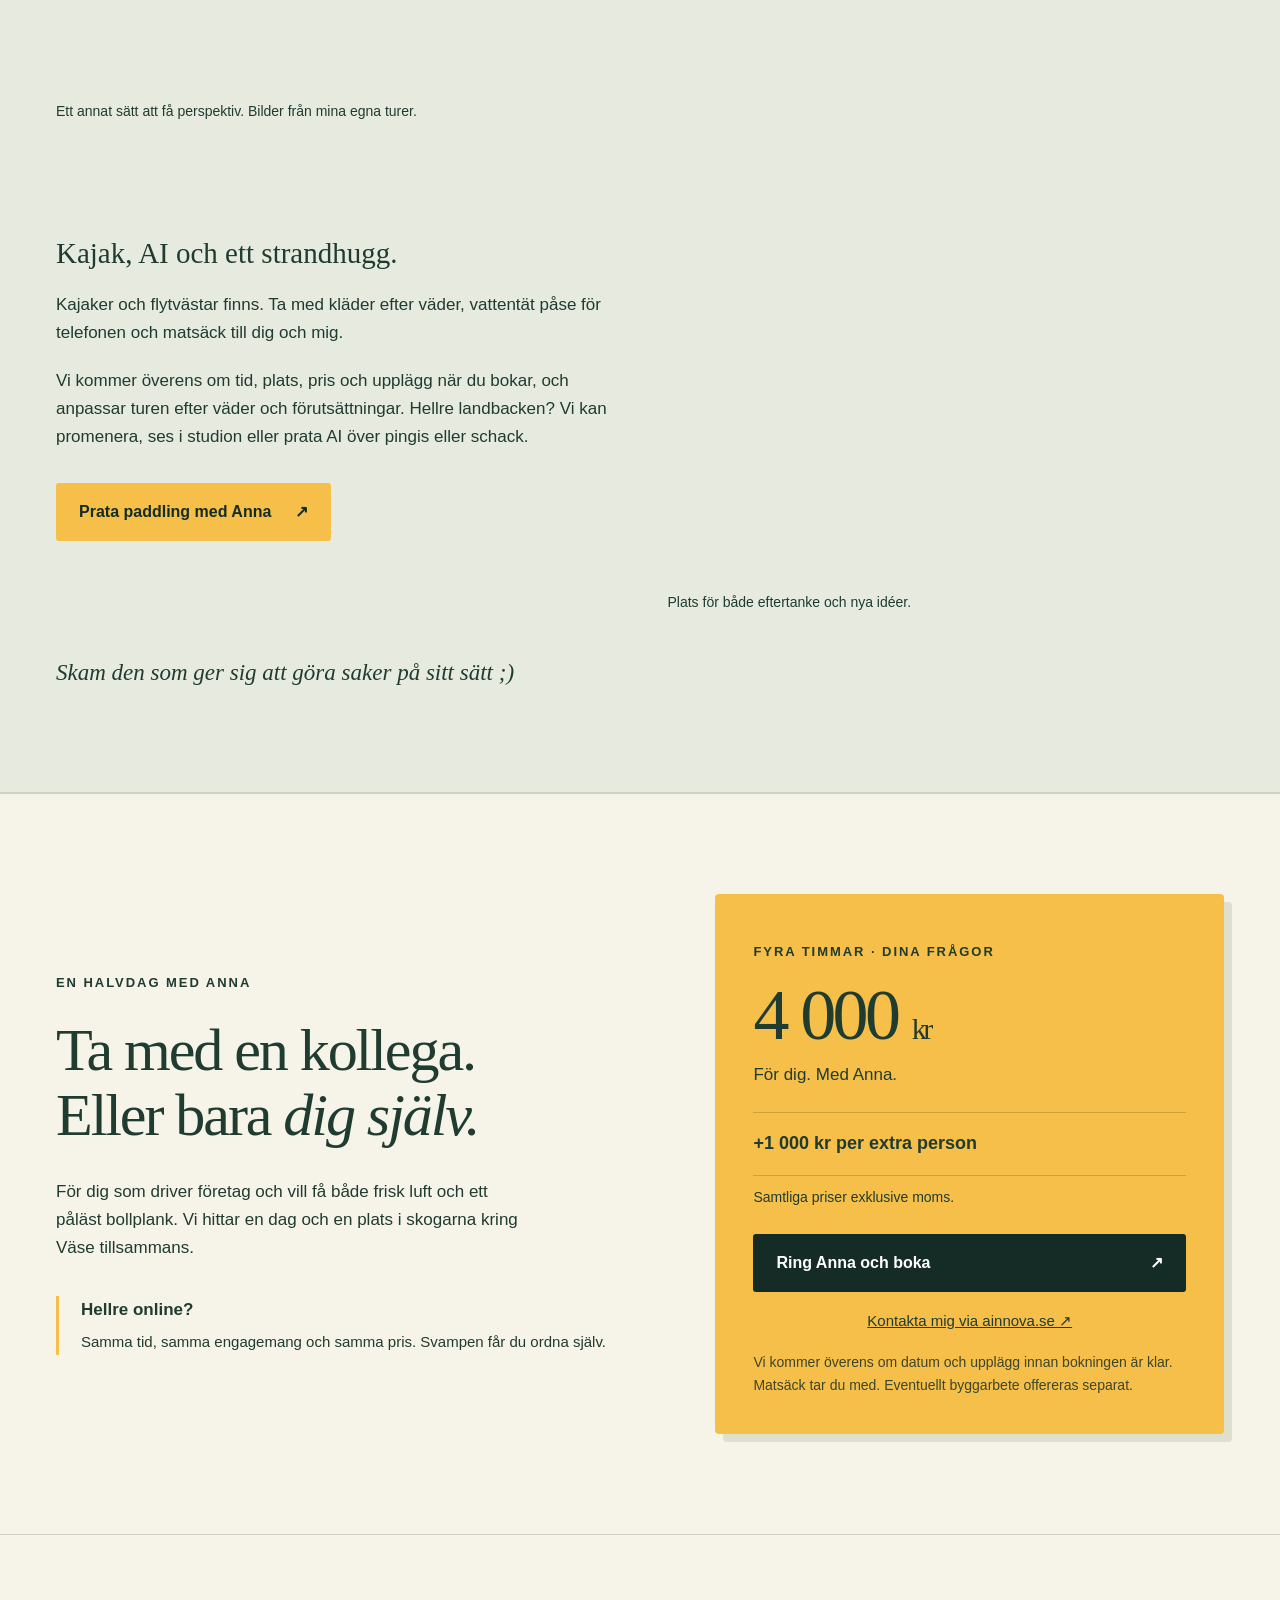
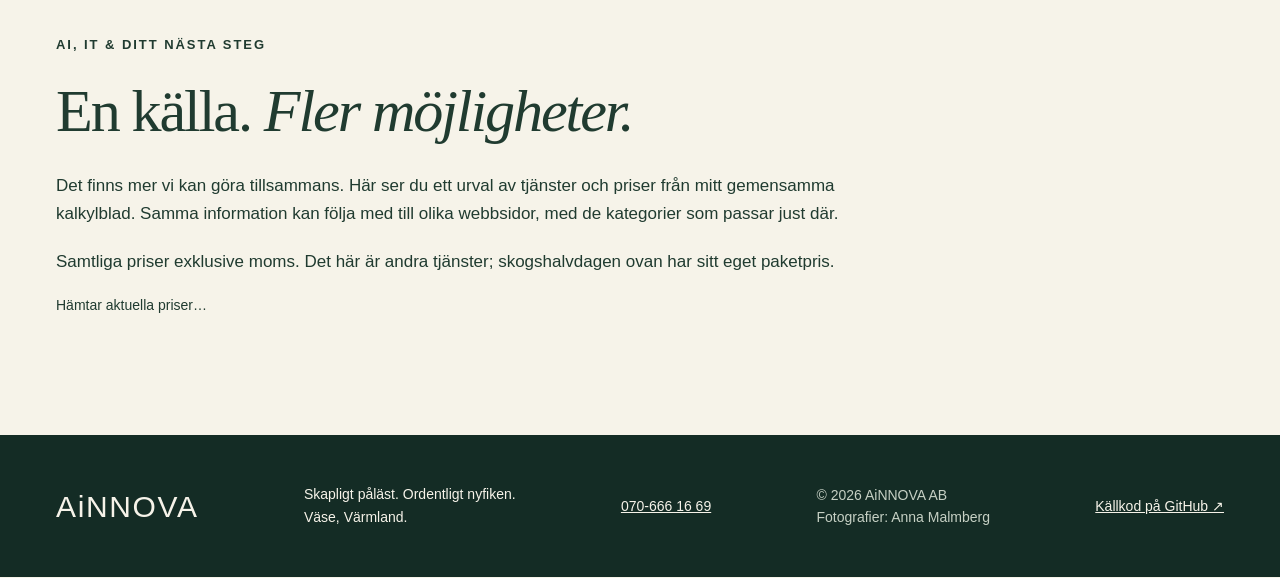
==== commit f598c566: "Add kayaking and live selected spreadsheet prices in both languages" ====
--- a/index.html
+++ b/index.html
@@ -1,26 +1,27 @@
 <!doctype html>
 <html lang="sv">
 <head>
-<meta charset="utf-8"><meta http-equiv="Content-Security-Policy" content="default-src 'self'; script-src 'self'; style-src 'self'; img-src 'self' data:; connect-src 'self'; worker-src 'self'; manifest-src 'self'; object-src 'none'; base-uri 'none'; form-action 'self'">
+<meta charset="utf-8"><meta http-equiv="Content-Security-Policy" content="default-src 'self'; script-src 'self'; style-src 'self'; img-src 'self' data:; connect-src 'self' https://script.google.com https://script.googleusercontent.com; worker-src 'self'; manifest-src 'self'; object-src 'none'; base-uri 'none'; form-action 'self'">
 <meta name="viewport" content="width=device-width,initial-scale=1">
 <title>Fyll korgen. Få grepp om AI. — AiNNOVA</title>
-<meta name="description" content="En halvdag i skogen med Anna på AiNNOVA. Svampguidning, företagsfrågor och AI i Väse. Fyra timmar: 4 000 kr exkl. moms.">
+<meta name="description" content="Svampturer, paddling och AI med Anna på AiNNOVA i Väse. Personlig vägledning, skogshalvdagar och aktuella tjänstepriser.">
 <meta name="theme-color" content="#142c25">
 <link rel="icon" href="assets/favicon.ico" sizes="any"><link rel="icon" href="assets/icon.svg" type="image/svg+xml">
 <link rel="stylesheet" href="style.css">
 <link rel="manifest" href="manifest.webmanifest"><link rel="apple-touch-icon" href="assets/icon-180.png">
 <meta name="apple-mobile-web-app-capable" content="yes"><meta name="apple-mobile-web-app-title" content="AiNNOVA"><meta name="color-scheme" content="light"><meta name="referrer" content="strict-origin-when-cross-origin">
 <link rel="canonical" href="https://annamalmberg2.github.io/ainnova-host-i-skogen/"><link rel="alternate" hreflang="sv" href="https://annamalmberg2.github.io/ainnova-host-i-skogen/"><link rel="alternate" hreflang="en" href="https://annamalmberg2.github.io/ainnova-host-i-skogen/en.html"><link rel="alternate" hreflang="x-default" href="https://annamalmberg2.github.io/ainnova-host-i-skogen/">
-<meta property="og:type" content="website"><meta property="og:site_name" content="AiNNOVA"><meta property="og:title" content="Fyll korgen. Lufta huvudet. Få grepp om AI."><meta property="og:description" content="Fyra timmar med Anna i Silicon Väse. Svamp, företagsfrågor och AI. Från 4 000 kr exkl. moms."><meta property="og:url" content="https://annamalmberg2.github.io/ainnova-host-i-skogen/"><meta property="og:locale" content="sv_SE"><meta property="og:image" content="https://annamalmberg2.github.io/ainnova-host-i-skogen/assets/skog.jpg"><meta property="og:image:alt" content="Höstskog och stilla vatten i Värmland"><meta name="twitter:card" content="summary_large_image"><meta name="twitter:title" content="Fyll korgen. Få grepp om AI."><meta name="twitter:description" content="En halvdag med Anna på AiNNOVA, i skogen eller online."><meta name="twitter:image" content="https://annamalmberg2.github.io/ainnova-host-i-skogen/assets/skog.jpg">
+<meta property="og:type" content="website"><meta property="og:site_name" content="AiNNOVA"><meta property="og:title" content="Fyll korgen. Lufta huvudet. Få grepp om AI."><meta property="og:description" content="Svampturer, paddling och AI med Anna på AiNNOVA i Väse. Personlig vägledning, skogshalvdagar och aktuella tjänstepriser."><meta property="og:url" content="https://annamalmberg2.github.io/ainnova-host-i-skogen/"><meta property="og:locale" content="sv_SE"><meta property="og:image" content="https://annamalmberg2.github.io/ainnova-host-i-skogen/assets/skog.jpg"><meta property="og:image:alt" content="Höstskog och stilla vatten i Värmland"><meta name="twitter:card" content="summary_large_image"><meta name="twitter:title" content="Fyll korgen. Få grepp om AI."><meta name="twitter:description" content="Svampturer, paddling och AI med Anna på AiNNOVA i Väse. Personlig vägledning, skogshalvdagar och aktuella tjänstepriser."><meta name="twitter:image" content="https://annamalmberg2.github.io/ainnova-host-i-skogen/assets/skog.jpg">
 <script src="app.js" defer></script>
+<script src="prices.js" defer></script>
 </head>
 <body>
 <a class="skip" href="#innehall">Till innehållet</a>
-<header><a class="brand" href="#">AiNNOVA<span>ANNA · VÄSE · VÄRMLAND</span></a><nav aria-label="Huvudmeny"><a href="#halvdagen">Halvdagen</a><a href="#packlista">Packlistan</a><a class="nav-book" href="#boka">Jag hänger med ↗</a></nav></header>
+<header><a class="brand" href="#">AiNNOVA<span>ANNA · VÄSE · VÄRMLAND</span></a><nav aria-label="Huvudmeny"><a href="#halvdagen">Halvdagen</a><a href="#paddling">Paddling</a><a href="#prislista">Prislista</a><a href="#packlista">Packlistan</a><a class="nav-book" href="#boka">Jag hänger med ↗</a></nav></header>
 <div class="access-bar" aria-label="Språk och läsinställningar"><a href="en.html" lang="en" hreflang="en">English</a><button id="text-size" type="button" aria-pressed="false" hidden>Större text</button><button id="contrast" type="button" aria-pressed="false" hidden>Hög kontrast</button><button id="install" type="button" hidden>Spara som app</button><button id="share" type="button" hidden>Dela sidan</button></div><main id="innehall" tabindex="-1">
 <section class="hero">
 <img class="hero-photo" src="assets/skog.jpg" alt="Höstfärgad myr och stilla vatten framför skogen i Värmland" fetchpriority="high" width="1800" height="1350">
-<div class="hero-shade"></div><div class="hero-content"><p class="eyebrow">HÖST I SILICON VÄSE / MED ANNA PÅ AiNNOVA</p><h1>Fyll korgen.<br>Lufta huvudet.<br><em>Få grepp om AI.</em></h1><p class="intro">Fyra timmar i skogen. Dina företagsfrågor.<br>Och plats för något annat än fler måsten.</p><a class="button gold" href="#boka">På med kepsen. Jag hänger med. <span>↗</span></a><p class="hero-meta">4 000 kr exkl. moms · +1 000 kr per extra person</p></div><div class="photo-note">En vanlig torsdag i september. Annas egna bilder.</div>
+<div class="hero-shade"></div><div class="hero-content"><p class="eyebrow">HÖST I SILICON VÄSE / MED ANNA PÅ AiNNOVA</p><h1>Fyll korgen.<br>Lufta huvudet.<br><em>Få grepp om AI.</em></h1><p class="intro">Välj skogen, kajaken eller ett samtal online.<br>Och plats för något annat än fler måsten.</p><a class="button gold" href="#boka">På med kepsen. Jag hänger med. <span>↗</span></a><p class="hero-meta">Skogshalvdag: 4 000 kr exkl. moms · +1 000 kr per extra person</p></div><div class="photo-note">En vanlig torsdag i september. Annas egna bilder.</div>
 </section>
 <div class="ribbon"><span>SVAMP I KORGEN</span><span>LUFT MELLAN TANKARNA</span><span>AI SOM GÖR NYTTA</span></div>
 <section class="opening wrap" id="halvdagen"><p class="eyebrow">TA MED DET SOM SNURRAR</p><div class="split"><h2>När verkligheten<br>leker med oss.<br><em>Vi går ut en stund.</em></h2><div class="prose"><p>Du driver företag. Du försöker hinna med, fatta kloka beslut och förstå vad all den där AI:n egentligen kan göra för dig. Det tar energi.</p><p>Följ med mig ut i skogen. Vi letar svamp och pratar om det som ligger på ditt bord. Vad dränerar dig? Vad vill du bygga? Vad kan maskinen ta hand om, och var behövs ditt eget omdöme?</p><p class="strong">Du behöver inte ha en färdig fråga. Ta med det du grubblar på. Vi börjar där.</p></div></div></section>
@@ -28,6 +29,8 @@
 <section class="takeaway"><div class="wrap"><p class="eyebrow">FYRA TIMMAR SOM ÄR DINA</p><h2>Lite mer i frysen.<br><em>Lite mindre i huvudet.</em></h2><div class="three"><article><span class="number">01 / UPPTÄCK</span><h3>Påläst guidning</h3><p>Vi letar svamp tillsammans och pratar AI på ett sätt som går att förstå. Du frågar. Vi resonerar. Vi tittar närmare.</p></article><article><span class="number">02 / RED UT</span><h3>Din verksamhet i fokus</h3><p>Vi tar oss an det som krånglar och undersöker var tekniken kan avlasta, vad du behöver behärska och vad du kan be om hjälp med.</p></article><article><span class="number">03 / TA VIDARE</span><h3>En riktning framåt</h3><p>Du får konkreta förslag på nästa steg. Behöver en webbsida, ett verktyg eller en annan lösning byggas, kommer vi överens om det separat.</p></article></div></div></section>
 <section class="packing wrap" id="packlista"><div class="packing-copy"><p class="eyebrow">PACKA FÖR MÖJLIGHETER</p><h2>Kepsen på.<br><em>Två korgar med.</em></h2><p class="lead">En för de gula kantarellerna. En för trattkantarellerna. Och en liten extra påse för allt det andra vi ramlar över.</p><ul><li><span>01</span><div><strong>Två korgar + en extrapåse</strong><p>Vi går ut med plats för fynd. Vad som följer med hem avgör skogen.</p></div></li><li><span>02</span><div><strong>Skor för skogen, kläder för vädret</strong><p>Och kepsen, förstås. Vi stämmer av plats och upplägg när vi bokar.</p></div></li><li><span>03</span><div><strong>Din bästa matsäck — för oss båda</strong><p>Du ordnar maten. Jag står för guidningen. Bjud mig på något du tycker om. Jag äter allt — i matsäcken.</p></div></li><li><span>04</span><div><strong>Det som upptar ditt huvud</strong><p>Stora frågor, små bekymmer och idéer som inte vill släppa.</p></div></li></ul></div><figure class="harvest"><img src="assets/skord.jpg" alt="Annas svampkorg med gula kantareller och trattkantareller" loading="lazy" width="1800" height="1350"><figcaption>Från min tur den 17 september. Bunkra lite inför vintern.</figcaption></figure></section>
 <div class="photo-pair wrap"><img src="assets/kantareller.jpg" alt="Gula kantareller mellan mossan och blåbärsriset" loading="lazy" width="1800" height="1350"><img src="assets/mossa.jpg" alt="Svampfynd bland kvistar och grön mossa" loading="lazy" width="1800" height="1350"></div>
+
+<section class="paddling" id="paddling"><div class="wrap"><p class="eyebrow">SAMMA NYFIKENHET. EN ANNAN UTSIKT.</p><div class="split"><h2>Lägg i paddeln.<br><em>Låt tankarna röra sig.</em></h2><div class="prose"><p>Hellre kajak än svampkorg? Följ med ut på vattnet och prata om AI, ditt företag och allt det där du vill få grepp om.</p><p>Vi paddlar, gör strandhugg och tar dina frågor i din takt. När vi vill prova verktygen gör vi det under en paus på land. Du behöver inte komma med en färdig beställning.</p></div></div><figure class="paddle-photo"><img src="assets/paddling.jpg" width="1600" height="738" alt="Utsikt från en kajak intill solbelysta klippor och glittrande vatten" loading="lazy"><figcaption>Ett annat sätt att få perspektiv. Bilder från mina egna turer.</figcaption></figure><div class="paddle-details"><div><h3>Kajak, AI och ett strandhugg.</h3><p>Kajaker och flytvästar finns. Ta med kläder efter väder, vattentät påse för telefonen och matsäck till dig och mig.</p><p>Vi kommer överens om tid, plats, pris och upplägg när du bokar, och anpassar turen efter väder och förutsättningar. Hellre landbacken? Vi kan promenera, ses i studion eller prata AI över pingis eller schack.</p><a class="button gold" href="tel:+46706661669">Prata paddling med Anna <span>↗</span></a></div><figure><img src="assets/kvallsljus.jpg" width="1600" height="1200" alt="Gyllene kvällsljus speglas i en stilla sjö" loading="lazy"><figcaption>Plats för både eftertanke och nya idéer.</figcaption></figure></div><p class="signature">Skam den som ger sig att göra saker på sitt sätt ;)</p></div></section>
 <section class="booking wrap" id="boka"><div><p class="eyebrow">EN HALVDAG MED ANNA</p><h2>Ta med en kollega.<br>Eller bara <em>dig själv.</em></h2><p>För dig som driver företag och vill få både frisk luft och ett påläst bollplank. Vi hittar en dag och en plats i skogarna kring Väse tillsammans.</p><div class="online"><strong>Hellre online?</strong><p>Samma tid, samma engagemang och samma pris. Svampen får du ordna själv.</p></div></div><div class="price-card"><p class="eyebrow">FYRA TIMMAR · DINA FRÅGOR</p><div class="price">4 000 <span>kr</span></div><p>För dig. Med Anna.</p><div class="extra">+1 000 kr per extra person</div><p class="vat">Samtliga priser exklusive moms.</p><a class="button dark" href="tel:+46706661669">Ring Anna och boka <span>↗</span></a><a class="contact" href="https://ainnova.se/" target="_blank" rel="noopener">Kontakta mig via ainnova.se ↗</a><p class="small">Vi kommer överens om datum och upplägg innan bokningen är klar. Matsäck tar du med. Eventuellt byggarbete offereras separat.</p></div></section>
-</main><footer><a class="brand" href="https://ainnova.se/">AiNNOVA</a><p>Skapligt påläst. Ordentligt nyfiken.<br>Väse, Värmland.</p><a href="tel:+46706661669">070-666 16 69</a><p class="small">© 2026 AiNNOVA AB<br>Fotografier: Anna Malmberg</p><a class="source-link" href="https://github.com/Annamalmberg2/ainnova-host-i-skogen" target="_blank" rel="noopener">Källkod på GitHub ↗</a></footer>
+<section class="shared-prices wrap" id="prislista" aria-labelledby="prices-title"><p class="eyebrow">AI, IT & DITT NÄSTA STEG</p><h2 id="prices-title">En källa. <em>Fler möjligheter.</em></h2><p class="price-intro">Det finns mer vi kan göra tillsammans. Här ser du ett urval av tjänster och priser från mitt gemensamma kalkylblad. Samma information kan följa med till olika webbsidor, med de kategorier som passar just där.</p><p>Samtliga priser exklusive moms. Det här är andra tjänster; skogshalvdagen ovan har sitt eget paketpris.</p><div class="price-controls" hidden><label for="price-category">Välj kategori</label><select id="price-category"></select><button id="price-refresh" type="button">Uppdatera priser</button></div><p id="prices-status" role="status" aria-live="polite">Hämtar aktuella priser…</p><div id="price-results" aria-busy="true"></div><noscript><p>Aktivera JavaScript för att hämta den gemensamma prislistan, eller kontakta Anna för aktuella priser.</p><a href="https://ainnova.se/kontakt">Kontakta Anna</a></noscript></section></main><footer><a class="brand" href="https://ainnova.se/">AiNNOVA</a><p>Skapligt påläst. Ordentligt nyfiken.<br>Väse, Värmland.</p><a href="tel:+46706661669">070-666 16 69</a><p class="small">© 2026 AiNNOVA AB<br>Fotografier: Anna Malmberg</p><a class="source-link" href="https://github.com/Annamalmberg2/ainnova-host-i-skogen" target="_blank" rel="noopener">Källkod på GitHub ↗</a></footer>
 <dialog id="install-help" aria-labelledby="install-title"><h2 id="install-title">Spara AiNNOVA som app</h2><p>På iPhone eller iPad: öppna sidan i Safari, tryck på Dela och välj Lägg till på hemskärmen.</p><p>På Android: öppna sidan i Chrome och välj Installera app eller Lägg till på startskärmen i menyn.</p><p>På dator: leta efter installationssymbolen i adressfältet i Chrome eller Edge. I Safari väljer du Arkiv → Lägg till i Dock.</p><p id="offline-note">När sidan har sparats för offlinebruk kan du läsa den utan uppkoppling. Externa länkar och kontakt kräver anslutning.</p><form method="dialog"><button class="button dark">Stäng</button></form></dialog><p id="status" class="sr-only" role="status" aria-live="polite"></p></body></html>
--- a/style.css
+++ b/style.css
@@ -3,3 +3,5 @@
 .access-bar{background:#e6eadf;padding:10px 4%;display:flex;justify-content:flex-end;gap:8px;flex-wrap:wrap}.access-bar a,.access-bar button{font:600 .9rem/1.3 -apple-system,BlinkMacSystemFont,'Segoe UI',sans-serif;min-height:44px;padding:10px 14px;background:transparent;border:1px solid #768678;border-radius:3px;color:#142c25;cursor:pointer;text-decoration:none;display:inline-flex;align-items:center;justify-content:center}.access-bar [aria-pressed=true]{background:#142c25;color:#fff}.access-bar [hidden]{display:none}button:focus-visible{outline:3px solid #965309;outline-offset:3px}.sr-only{position:absolute;width:1px;height:1px;overflow:hidden;clip-path:inset(50%);white-space:nowrap}dialog{max-width:min(600px,calc(100% - 32px));padding:32px;border:2px solid #142c25;border-radius:8px;color:#142c25;background:#fff;max-height:85vh;overflow:auto}dialog::backdrop{background:#071c18b3}dialog h2{font-size:2rem;margin-bottom:24px}dialog p{font-size:1rem}dialog button{border:0;cursor:pointer;justify-content:center}.source-link{min-height:44px;display:inline-flex;align-items:center}body{font-size:1.0625rem}.intro{font-size:1.25rem}.prose,.anna-text p,.three p{font-size:1rem}.lead{font-size:1.1875rem}.packing li p,.online p{font-size:.9375rem}.eyebrow,.number{font-size:.8125rem}.hero-meta,.vat,.small,footer .small{font-size:.875rem}.photo-note{font-size:.8125rem}.button{font-size:1rem}nav{font-size:.9375rem}.contact{font-size:.9375rem}h1{font-size:clamp(3.1rem,6.2vw,5.7rem)}h2{font-size:clamp(2.375rem,4.7vw,4.25rem)}h3{font-size:1.8125rem}html.large-text{font-size:22px}.large-text .split,.large-text .anna,.large-text .packing,.large-text .booking{grid-template-columns:1fr}.large-text .three{grid-template-columns:1fr}.large-text .hero{min-height:850px}.large-text .hero-content{max-width:100%;overflow-wrap:anywhere}.large-text .prose,.large-text .booking>div>p{max-width:none}.large-text header{height:auto;padding-top:24px;padding-bottom:24px;flex-wrap:wrap;gap:20px}.large-text .price{font-size:4rem}.large-text .access-bar{justify-content:flex-start}.high-contrast{--paper:#fff;--ink:#071b12;--forest:#071b12;--gold:#ffce52;--line:#384b40}.high-contrast .hero-shade{background:#03120be8}.high-contrast .three p,.high-contrast footer .small{color:#fff}.high-contrast .anna-image span{background:#071b12}.high-contrast .photo-note{background:#071b12;padding:8px}.high-contrast a{text-decoration:underline}.high-contrast .price-card .small{color:#071b12}.high-contrast .number{color:#ffce52}@media(max-width:620px){h1{font-size:clamp(2.7rem,11vw,4.1rem)}.hero-meta{font-size:.875rem}.photo-note{font-size:.75rem}.hero{min-height:730px}.hero .eyebrow{font-size:.75rem}.intro{font-size:1.0625rem}.ribbon{font-size:.75rem;flex-wrap:wrap}.access-bar{justify-content:center;padding:10px 12px}.access-bar a,.access-bar button{font-size:.875rem}.hero-content{padding-bottom:90px}.photo-note{bottom:16px}.large-text h1{font-size:2.3rem}.large-text .hero{min-height:900px}.large-text .hero-meta{max-width:240px}.large-text .button{white-space:normal}.large-text footer{grid-template-columns:1fr}.brand span{font-size:.625rem}.anna-image span{font-size:.75rem}}@media(forced-colors:active){.button,.price-card,.access-bar button{border:2px solid ButtonText}.hero-shade{background:Canvas}.hero-photo{opacity:.08}}@media print{header,nav,.access-bar,.hero-photo,.hero-shade,.photo-pair,.anna-image,.harvest,dialog,footer{display:none!important}.hero,.takeaway{background:white;color:black;min-height:0}.hero-content,.wrap{padding:20px}.split,.anna,.packing,.booking,.three{display:block}.hero h1 em,.takeaway h2 em{color:black}.price-card{box-shadow:none;border:1px solid black}.button{display:none}.photo-note{position:static}.three article{break-inside:avoid}}
 /* Reflow and focus remain usable with enlarged browser text. */
 header,nav,.access-bar{flex-wrap:wrap}header{height:auto;min-height:100px;padding-top:18px;padding-bottom:18px}nav a{min-height:44px;display:inline-flex;align-items:center}.split>*,.anna>*,.packing>*,.booking>*{min-width:0}.hero-content{overflow-wrap:anywhere}.photo-note{max-width:calc(100% - 46px)}.hero{padding-bottom:28px}.hero-meta{max-width:100%}.button{max-width:100%;white-space:normal}.price-card .price{font-size:clamp(2.5rem,8vw,4.5rem)}.brand span{line-height:1.5}.signature{font-size:1.4375rem!important}.packing li{overflow-wrap:anywhere}a:focus-visible,button:focus-visible{outline:3px solid #142c25;outline-offset:4px;box-shadow:0 0 0 7px #fff}.hero a:focus-visible,header a:focus-visible,footer a:focus-visible{outline-color:#ffce52;box-shadow:0 0 0 7px #142c25}@media(max-width:620px){header{min-height:85px}.hero{min-height:0}.hero-content{padding-bottom:100px}.large-text .hero{min-height:0}footer{grid-template-columns:1fr}nav{max-width:100%}.photo-note{font-size:.8125rem}.harvest{transform:none}} 
+/* Paddling and the selected shared-sheet services extend the existing palette. */
+.paddling{background:#e6eadf;border-block:1px solid var(--line)}.paddling .prose{align-self:center}.paddle-photo{margin:40px 0}.paddle-photo img{width:100%;height:auto;aspect-ratio:1600/738}.paddling figcaption{font-size:.875rem;padding-top:10px}.paddle-details{display:grid;grid-template-columns:1fr 1fr;gap:55px;align-items:center}.paddle-details h3{margin-bottom:20px}.paddle-details img{aspect-ratio:4/3;width:100%;height:auto}.paddling .signature{margin-top:40px}.shared-prices{border-top:1px solid var(--line)}.shared-prices h2{max-width:850px}.price-intro{max-width:800px;margin:28px 0 16px}.price-controls{display:flex;align-items:center;flex-wrap:wrap;gap:12px;margin:28px 0 16px}.price-controls[hidden]{display:none}.price-controls select,.price-controls button{min-height:48px;font:inherit;color:var(--ink);background:var(--paper);border:1px solid #6d7b6e;border-radius:3px;padding:10px 14px;max-width:100%}.price-controls button{cursor:pointer;background:var(--forest);color:var(--paper)}.price-controls button:disabled{opacity:.65;cursor:wait}#prices-status{font-size:.875rem;max-width:800px;margin-block:18px}.service-group{margin-top:35px}.service-group h3{padding-bottom:16px;border-bottom:2px solid var(--ink)}.service-list{display:grid;grid-template-columns:1fr 1fr;gap:0 35px}.service-item{padding:24px 0;border-bottom:1px solid var(--line);min-width:0;overflow-wrap:anywhere}.service-item h4{font-size:1.0625rem;line-height:1.4;margin:0}.service-item a{text-underline-offset:4px}.service-item p{font-size:1rem;margin-top:12px}.service-item .service-price{font-family:Georgia,serif;font-size:1.55rem;margin-top:12px}.high-contrast .paddling{background:#fff}.large-text .paddle-details,.large-text .service-list{grid-template-columns:1fr}@media(max-width:700px){.paddle-details,.service-list{grid-template-columns:1fr}.paddle-details{gap:30px}.paddle-photo{margin-block:28px}.paddle-photo img{aspect-ratio:4/3}.price-controls{align-items:stretch}.price-controls label{width:100%}.price-controls select,.price-controls button{width:100%}.paddling .signature{overflow-wrap:anywhere}}
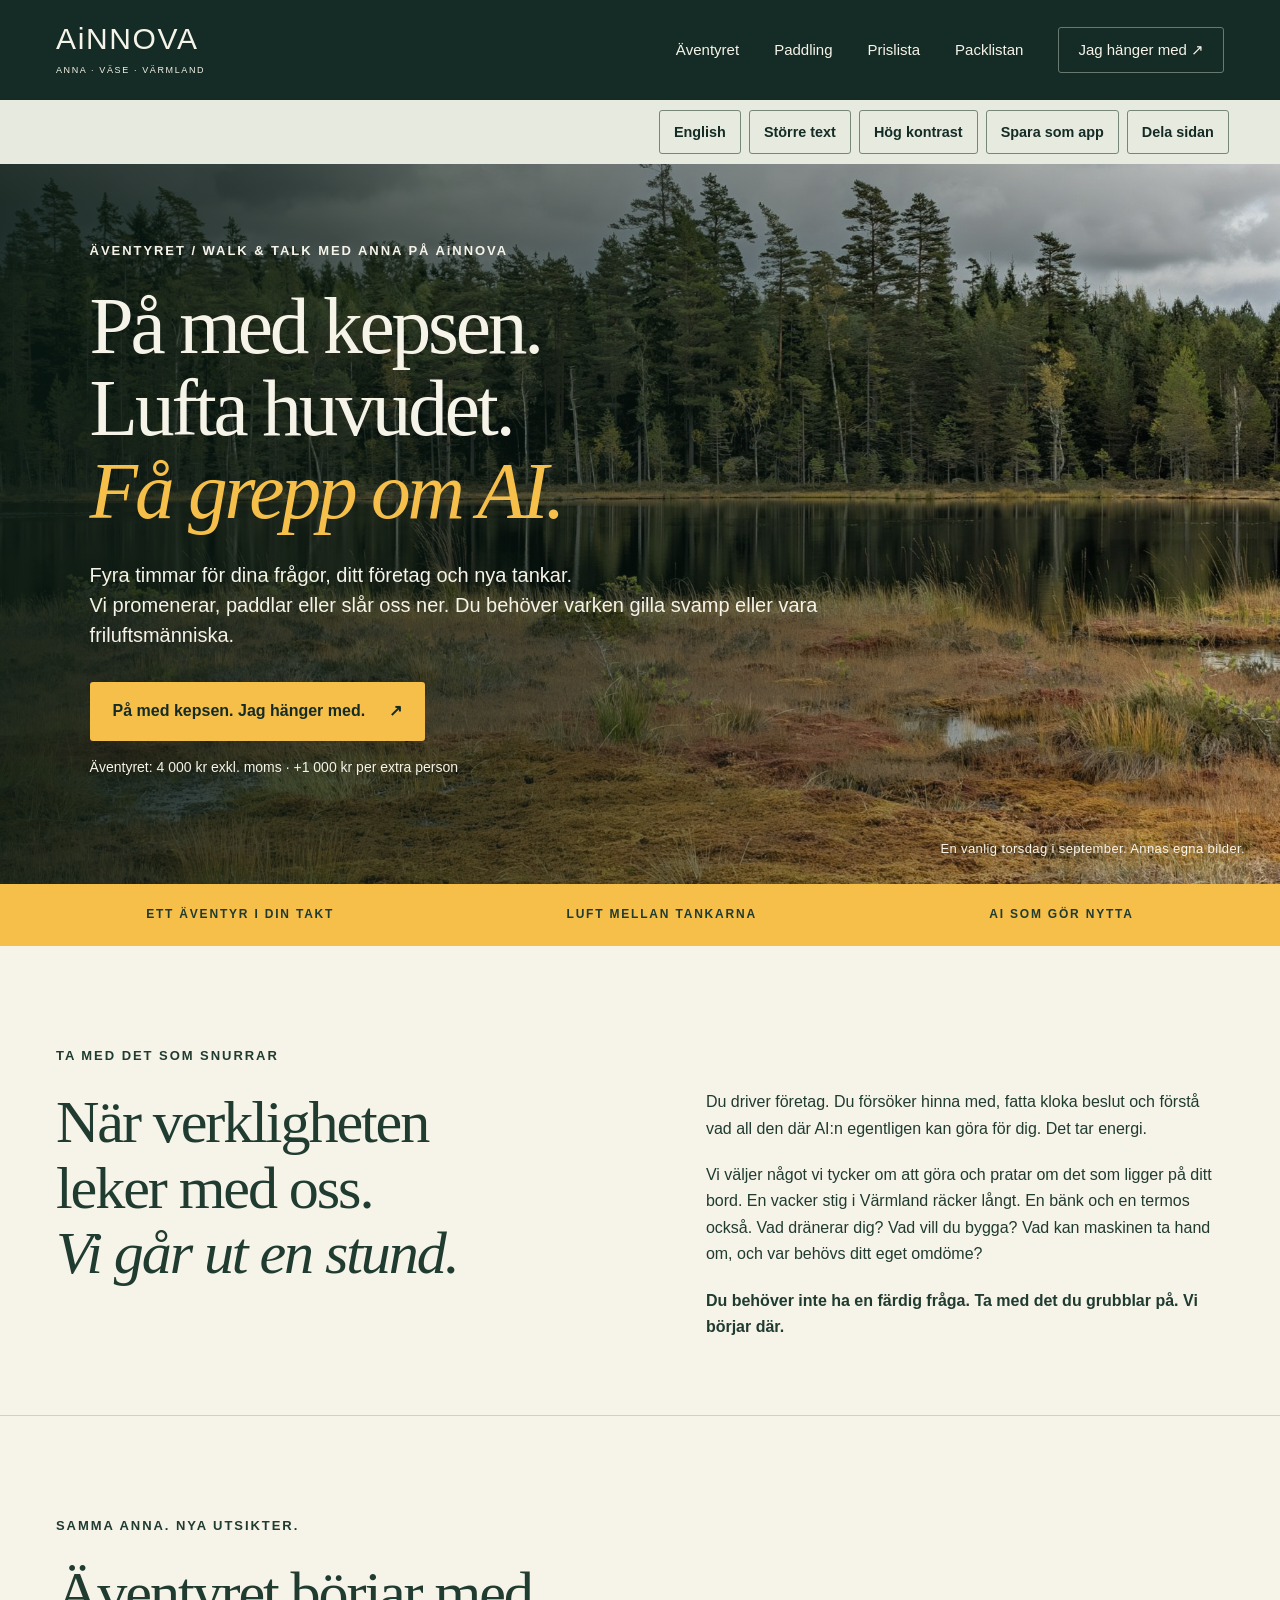
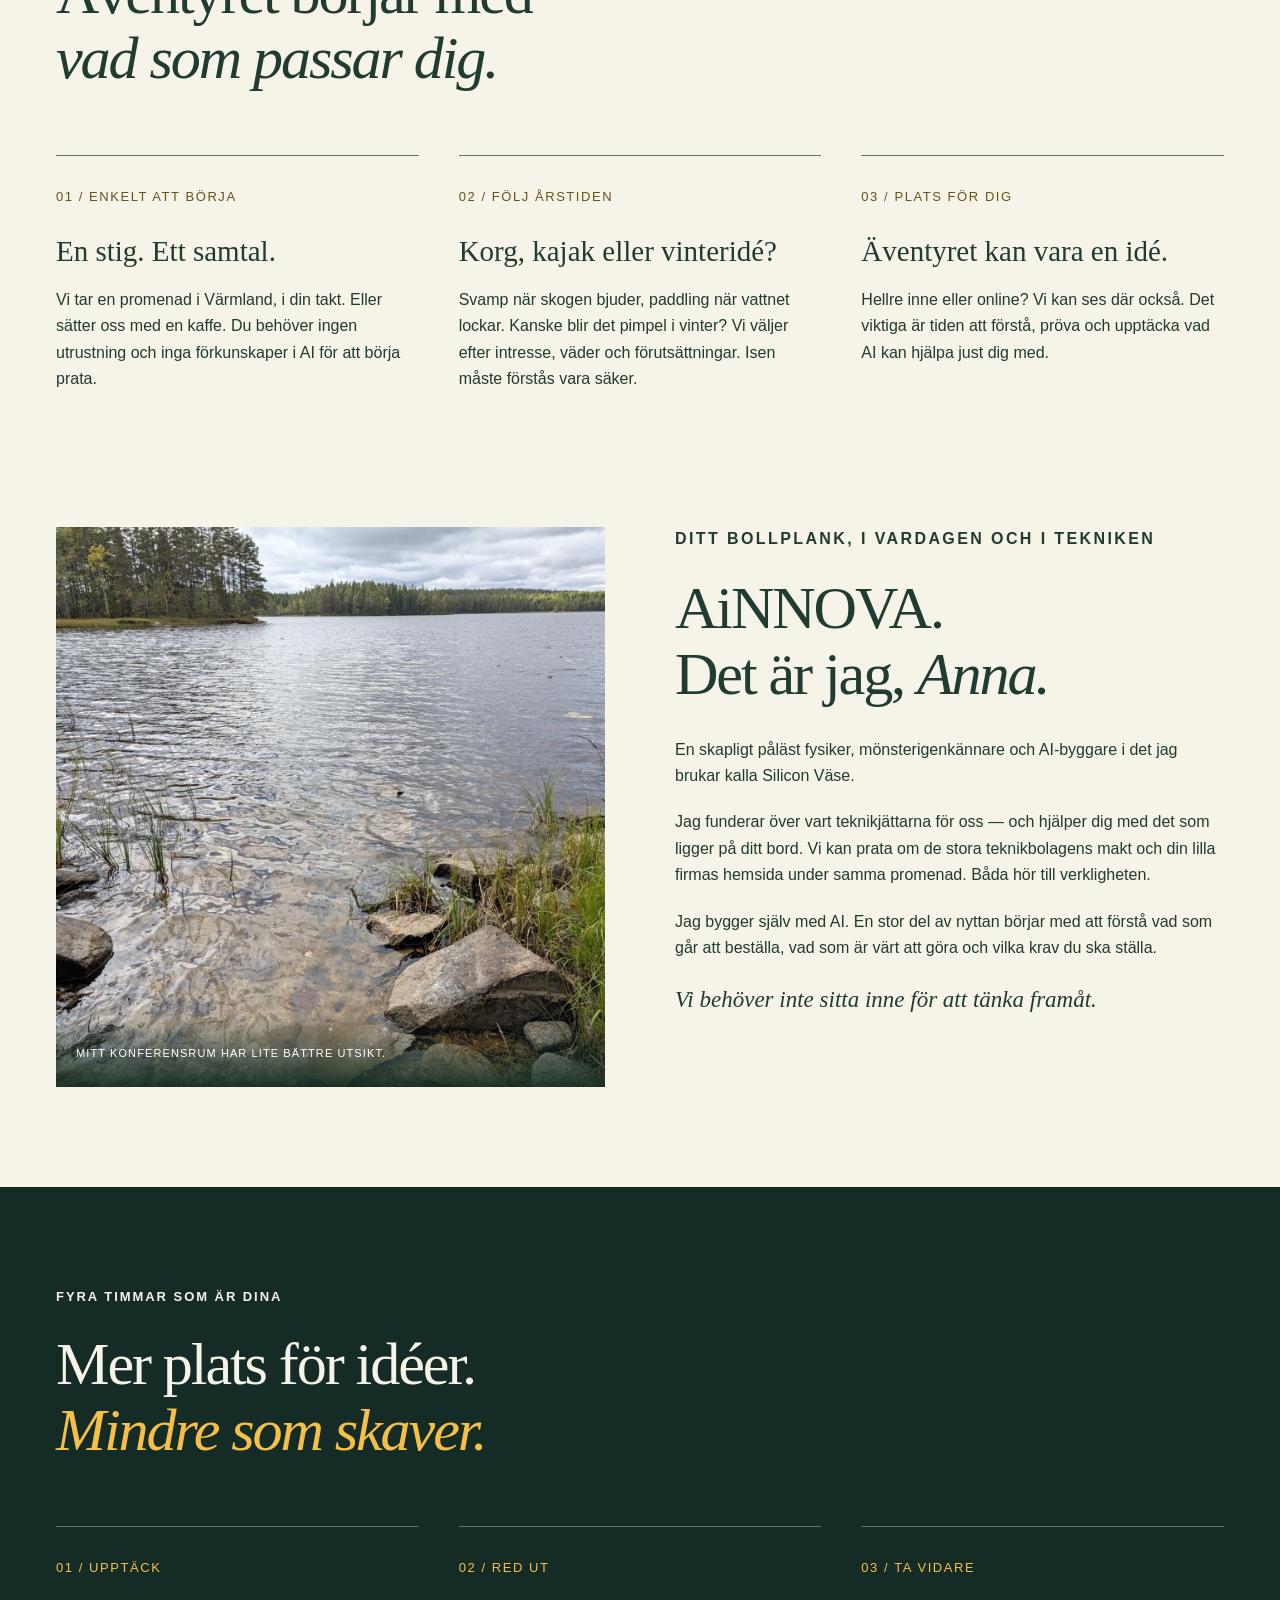
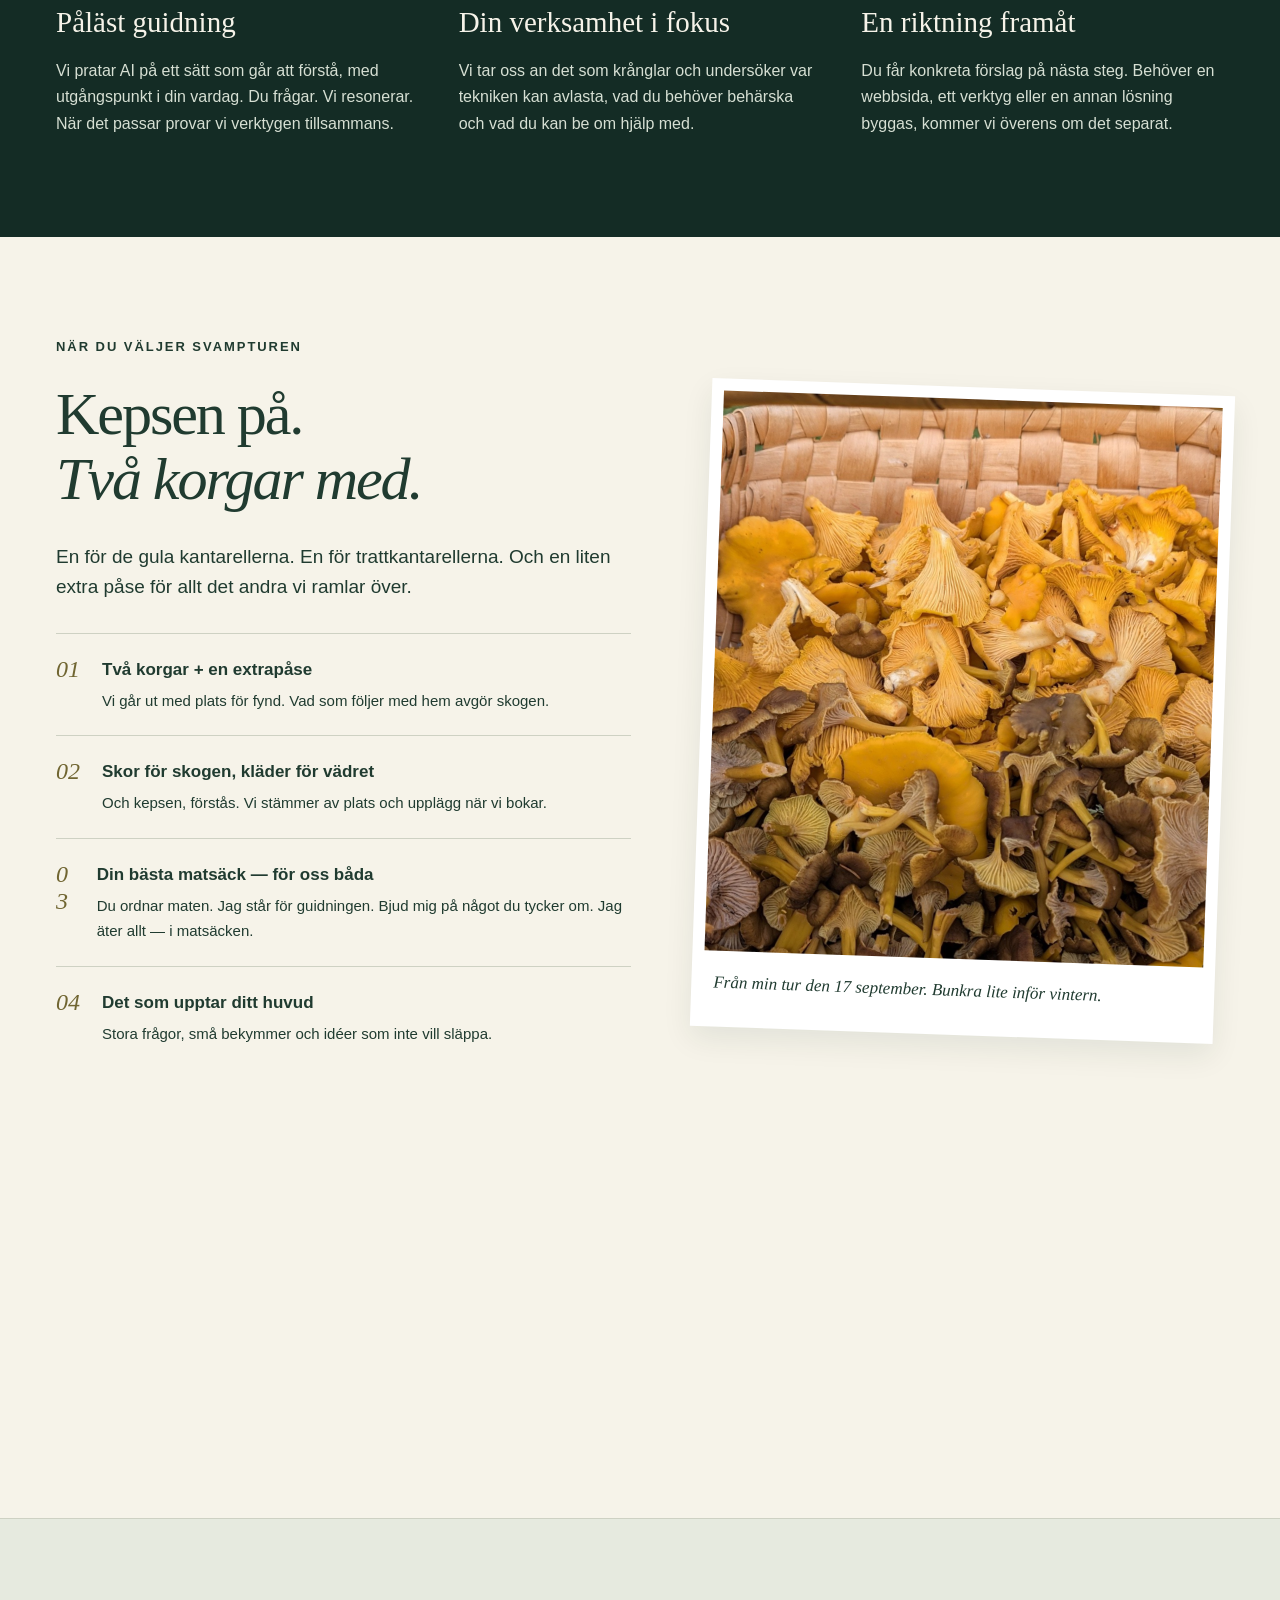
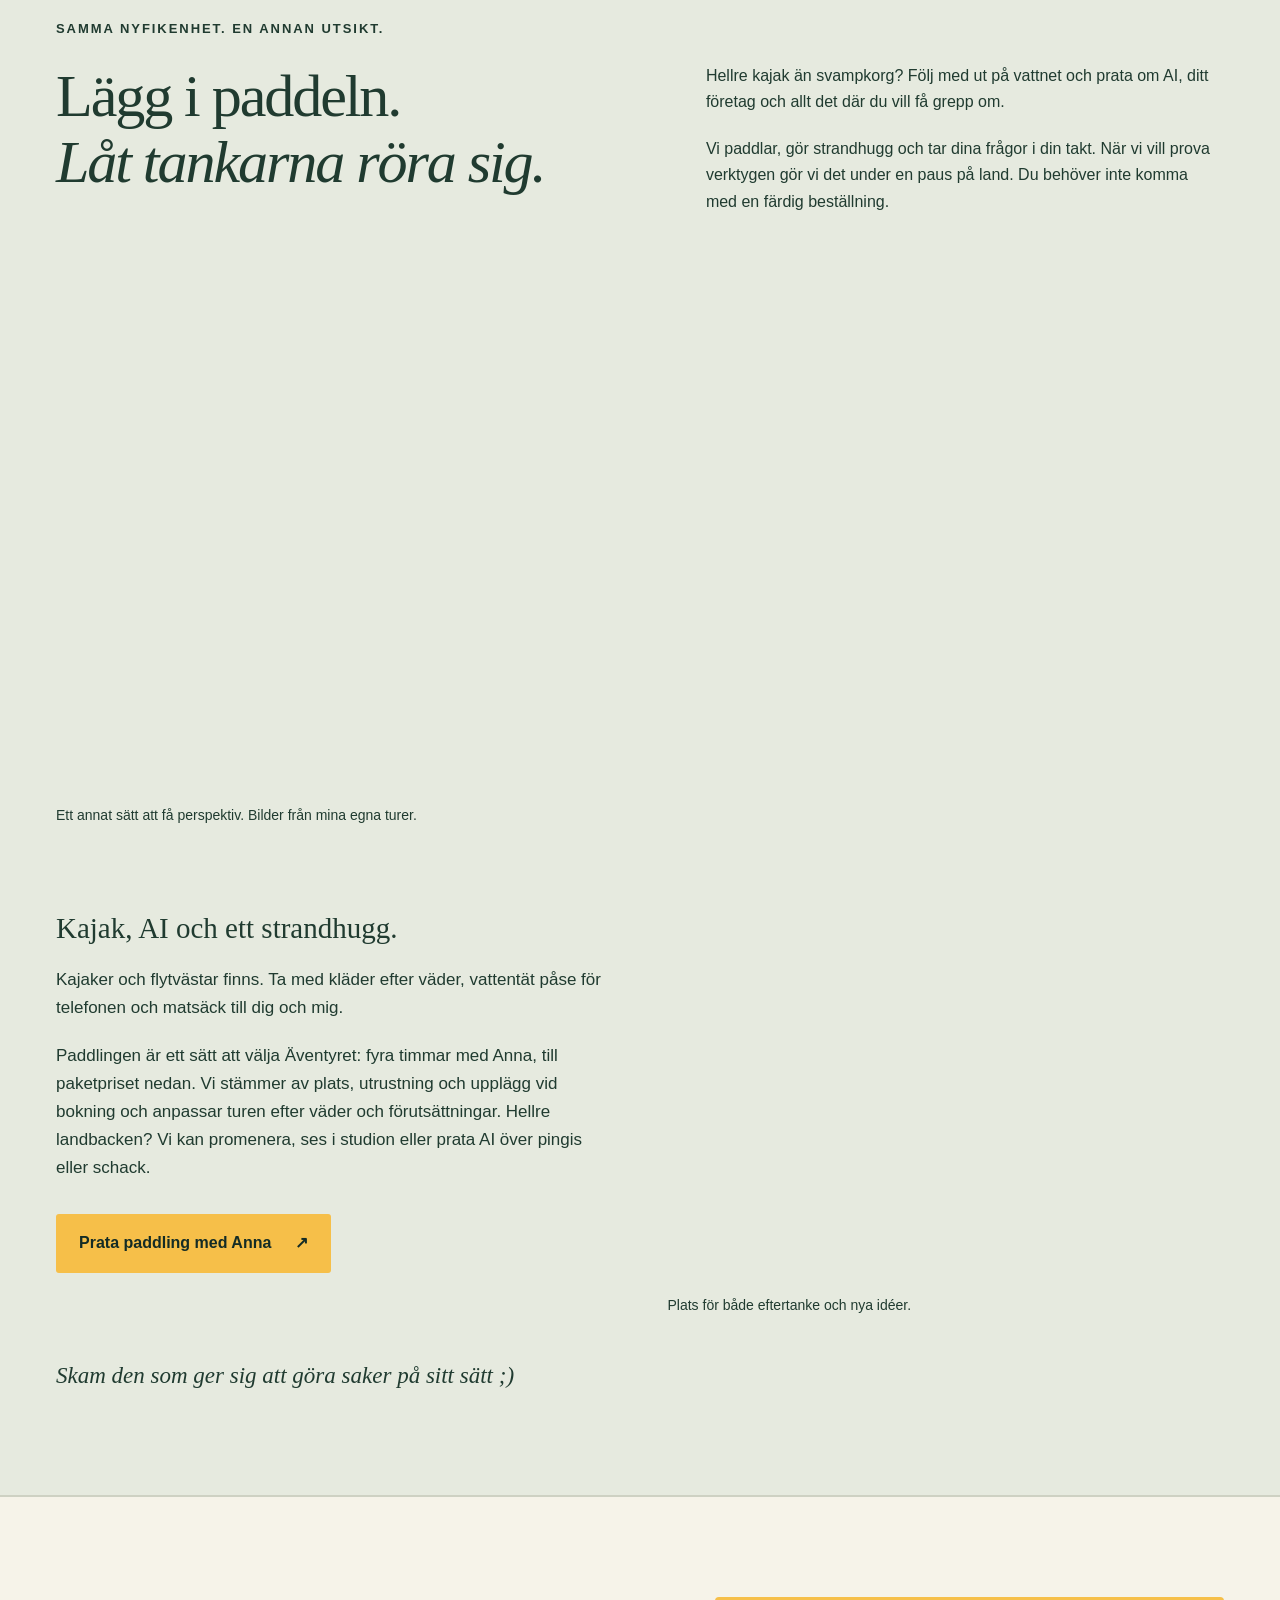
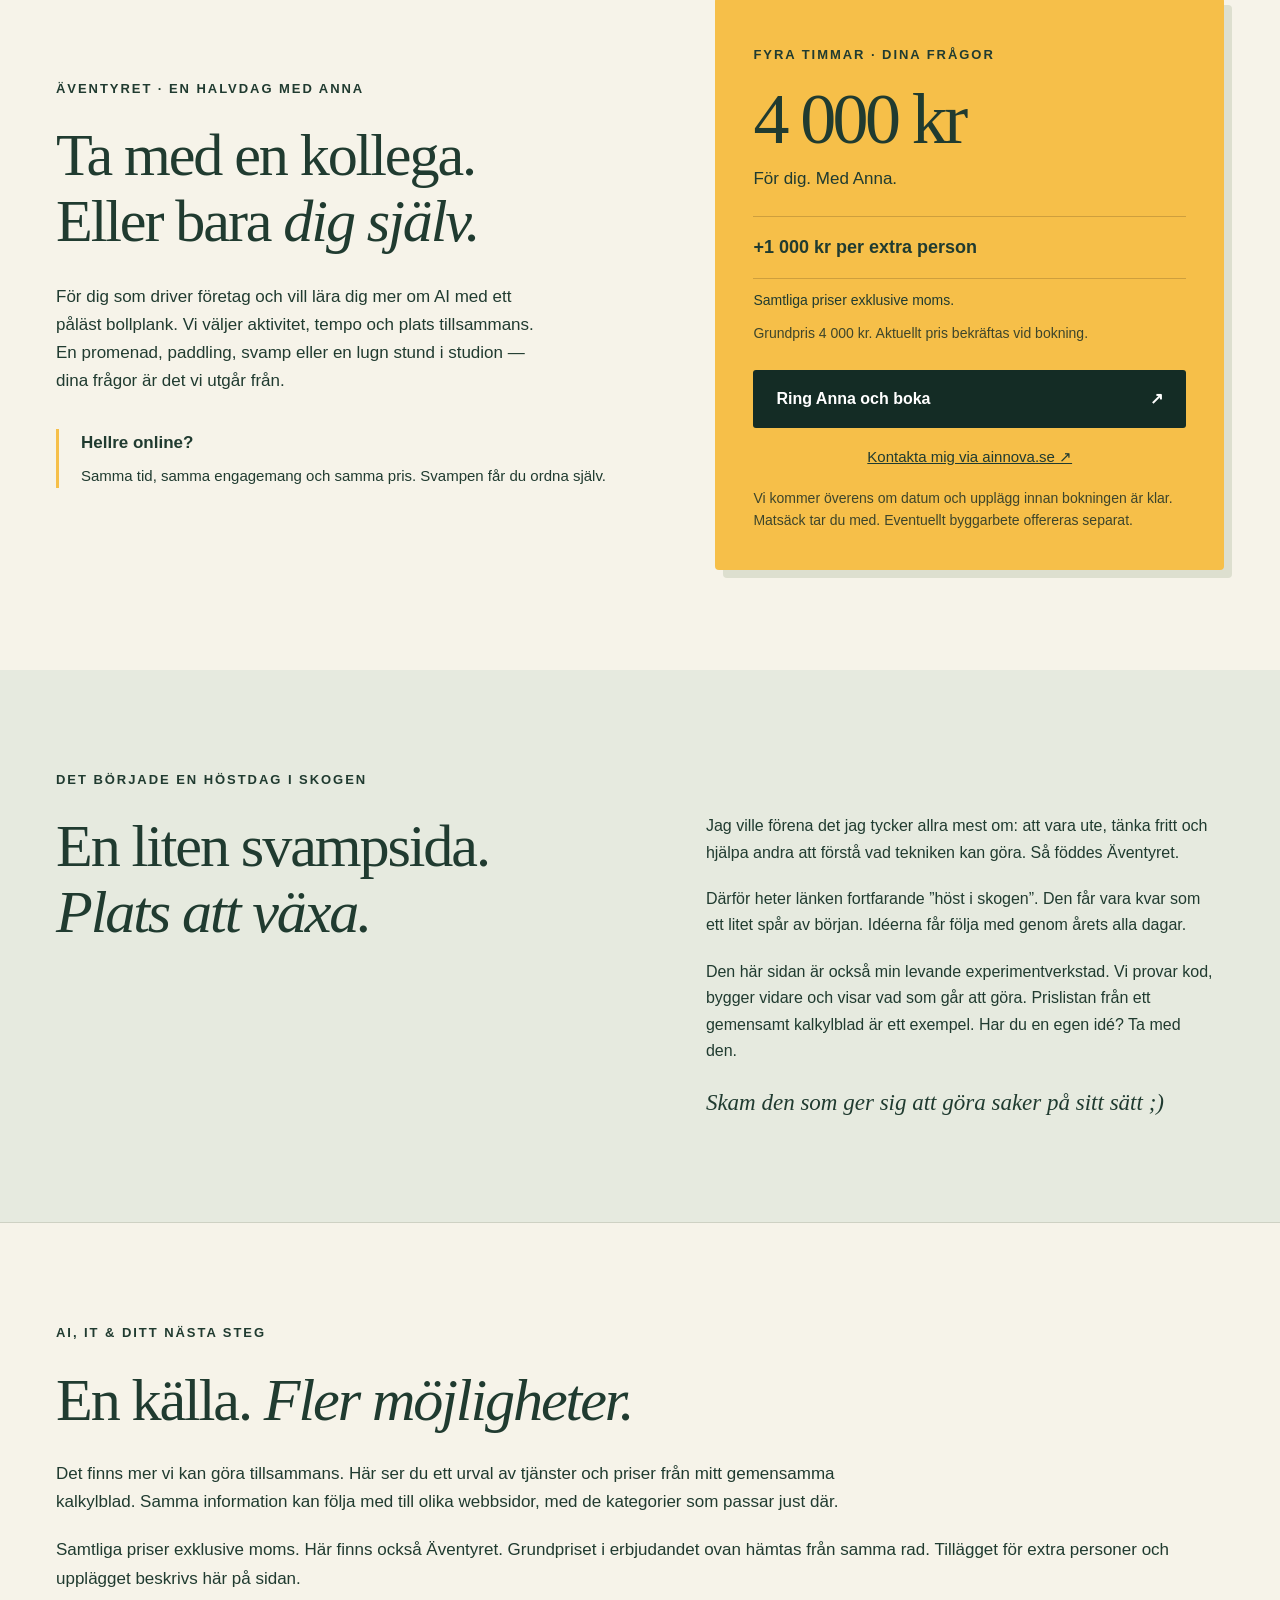
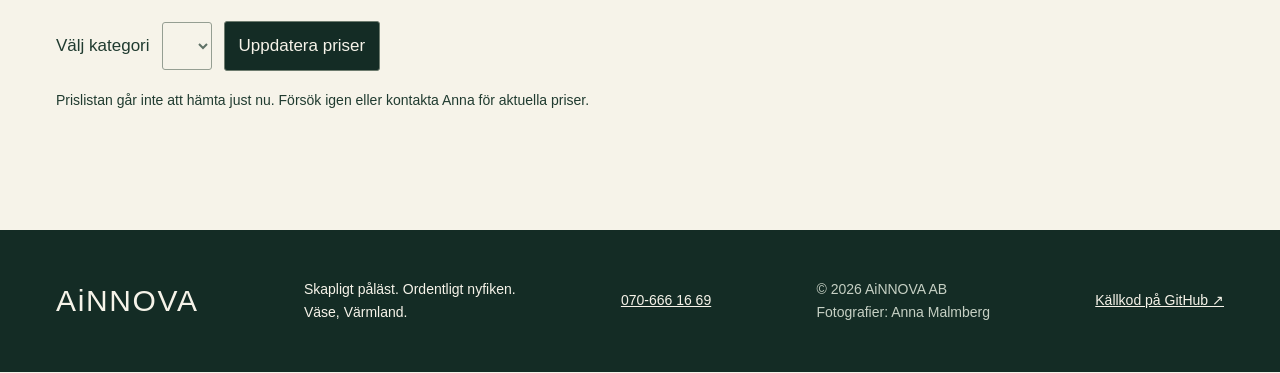
==== commit fba0a14a: "Present year-round Adventure and sync package price from shared sheet" ====
--- a/index.html
+++ b/index.html
@@ -3,34 +3,36 @@
 <head>
 <meta charset="utf-8"><meta http-equiv="Content-Security-Policy" content="default-src 'self'; script-src 'self'; style-src 'self'; img-src 'self' data:; connect-src 'self' https://script.google.com https://script.googleusercontent.com; worker-src 'self'; manifest-src 'self'; object-src 'none'; base-uri 'none'; form-action 'self'">
 <meta name="viewport" content="width=device-width,initial-scale=1">
-<title>Fyll korgen. Få grepp om AI. — AiNNOVA</title>
-<meta name="description" content="Svampturer, paddling och AI med Anna på AiNNOVA i Väse. Personlig vägledning, skogshalvdagar och aktuella tjänstepriser.">
+<title>Äventyret · På med kepsen. Få grepp om AI. — AiNNOVA</title>
+<meta name="description" content="Fyra timmar med Anna: personlig AI-vägledning och ett äventyr i din takt. Promenad, paddling, svamp eller ett samtal inne. För dig som driver företag.">
 <meta name="theme-color" content="#142c25">
 <link rel="icon" href="assets/favicon.ico" sizes="any"><link rel="icon" href="assets/icon.svg" type="image/svg+xml">
 <link rel="stylesheet" href="style.css">
 <link rel="manifest" href="manifest.webmanifest"><link rel="apple-touch-icon" href="assets/icon-180.png">
 <meta name="apple-mobile-web-app-capable" content="yes"><meta name="apple-mobile-web-app-title" content="AiNNOVA"><meta name="color-scheme" content="light"><meta name="referrer" content="strict-origin-when-cross-origin">
 <link rel="canonical" href="https://annamalmberg2.github.io/ainnova-host-i-skogen/"><link rel="alternate" hreflang="sv" href="https://annamalmberg2.github.io/ainnova-host-i-skogen/"><link rel="alternate" hreflang="en" href="https://annamalmberg2.github.io/ainnova-host-i-skogen/en.html"><link rel="alternate" hreflang="x-default" href="https://annamalmberg2.github.io/ainnova-host-i-skogen/">
-<meta property="og:type" content="website"><meta property="og:site_name" content="AiNNOVA"><meta property="og:title" content="Fyll korgen. Lufta huvudet. Få grepp om AI."><meta property="og:description" content="Svampturer, paddling och AI med Anna på AiNNOVA i Väse. Personlig vägledning, skogshalvdagar och aktuella tjänstepriser."><meta property="og:url" content="https://annamalmberg2.github.io/ainnova-host-i-skogen/"><meta property="og:locale" content="sv_SE"><meta property="og:image" content="https://annamalmberg2.github.io/ainnova-host-i-skogen/assets/skog.jpg"><meta property="og:image:alt" content="Höstskog och stilla vatten i Värmland"><meta name="twitter:card" content="summary_large_image"><meta name="twitter:title" content="Fyll korgen. Få grepp om AI."><meta name="twitter:description" content="Svampturer, paddling och AI med Anna på AiNNOVA i Väse. Personlig vägledning, skogshalvdagar och aktuella tjänstepriser."><meta name="twitter:image" content="https://annamalmberg2.github.io/ainnova-host-i-skogen/assets/skog.jpg">
+<meta property="og:type" content="website"><meta property="og:site_name" content="AiNNOVA"><meta property="og:title" content="Äventyret med Anna · Fyra timmar, dina frågor"><meta property="og:description" content="Fyra timmar med Anna: personlig AI-vägledning och ett äventyr i din takt. Promenad, paddling, svamp eller ett samtal inne. För dig som driver företag."><meta property="og:url" content="https://annamalmberg2.github.io/ainnova-host-i-skogen/"><meta property="og:locale" content="sv_SE"><meta property="og:image" content="https://annamalmberg2.github.io/ainnova-host-i-skogen/assets/skog.jpg"><meta property="og:image:alt" content="Höstskog och stilla vatten i Värmland"><meta name="twitter:card" content="summary_large_image"><meta name="twitter:title" content="Äventyret · På med kepsen. Få grepp om AI."><meta name="twitter:description" content="Fyra timmar med Anna: personlig AI-vägledning och ett äventyr i din takt. Promenad, paddling, svamp eller ett samtal inne. För dig som driver företag."><meta name="twitter:image" content="https://annamalmberg2.github.io/ainnova-host-i-skogen/assets/skog.jpg">
 <script src="app.js" defer></script>
 <script src="prices.js" defer></script>
 </head>
 <body>
 <a class="skip" href="#innehall">Till innehållet</a>
-<header><a class="brand" href="#">AiNNOVA<span>ANNA · VÄSE · VÄRMLAND</span></a><nav aria-label="Huvudmeny"><a href="#halvdagen">Halvdagen</a><a href="#paddling">Paddling</a><a href="#prislista">Prislista</a><a href="#packlista">Packlistan</a><a class="nav-book" href="#boka">Jag hänger med ↗</a></nav></header>
+<header><a class="brand" href="#">AiNNOVA<span>ANNA · VÄSE · VÄRMLAND</span></a><nav aria-label="Huvudmeny"><a href="#halvdagen">Äventyret</a><a href="#paddling">Paddling</a><a href="#prislista">Prislista</a><a href="#packlista">Packlistan</a><a class="nav-book" href="#boka">Jag hänger med ↗</a></nav></header>
 <div class="access-bar" aria-label="Språk och läsinställningar"><a href="en.html" lang="en" hreflang="en">English</a><button id="text-size" type="button" aria-pressed="false" hidden>Större text</button><button id="contrast" type="button" aria-pressed="false" hidden>Hög kontrast</button><button id="install" type="button" hidden>Spara som app</button><button id="share" type="button" hidden>Dela sidan</button></div><main id="innehall" tabindex="-1">
 <section class="hero">
 <img class="hero-photo" src="assets/skog.jpg" alt="Höstfärgad myr och stilla vatten framför skogen i Värmland" fetchpriority="high" width="1800" height="1350">
-<div class="hero-shade"></div><div class="hero-content"><p class="eyebrow">HÖST I SILICON VÄSE / MED ANNA PÅ AiNNOVA</p><h1>Fyll korgen.<br>Lufta huvudet.<br><em>Få grepp om AI.</em></h1><p class="intro">Välj skogen, kajaken eller ett samtal online.<br>Och plats för något annat än fler måsten.</p><a class="button gold" href="#boka">På med kepsen. Jag hänger med. <span>↗</span></a><p class="hero-meta">Skogshalvdag: 4 000 kr exkl. moms · +1 000 kr per extra person</p></div><div class="photo-note">En vanlig torsdag i september. Annas egna bilder.</div>
+<div class="hero-shade"></div><div class="hero-content"><p class="eyebrow">ÄVENTYRET / WALK & TALK MED ANNA PÅ AiNNOVA</p><h1>På med kepsen.<br>Lufta huvudet.<br><em>Få grepp om AI.</em></h1><p class="intro">Fyra timmar för dina frågor, ditt företag och nya tankar.<br>Vi promenerar, paddlar eller slår oss ner. Du behöver varken gilla svamp eller vara friluftsmänniska.</p><a class="button gold" href="#boka">På med kepsen. Jag hänger med. <span>↗</span></a><p class="hero-meta">Äventyret: <span data-adventure-price>4 000 kr</span> exkl. moms · +1 000 kr per extra person</p></div><div class="photo-note">En vanlig torsdag i september. Annas egna bilder.</div>
 </section>
-<div class="ribbon"><span>SVAMP I KORGEN</span><span>LUFT MELLAN TANKARNA</span><span>AI SOM GÖR NYTTA</span></div>
-<section class="opening wrap" id="halvdagen"><p class="eyebrow">TA MED DET SOM SNURRAR</p><div class="split"><h2>När verkligheten<br>leker med oss.<br><em>Vi går ut en stund.</em></h2><div class="prose"><p>Du driver företag. Du försöker hinna med, fatta kloka beslut och förstå vad all den där AI:n egentligen kan göra för dig. Det tar energi.</p><p>Följ med mig ut i skogen. Vi letar svamp och pratar om det som ligger på ditt bord. Vad dränerar dig? Vad vill du bygga? Vad kan maskinen ta hand om, och var behövs ditt eget omdöme?</p><p class="strong">Du behöver inte ha en färdig fråga. Ta med det du grubblar på. Vi börjar där.</p></div></div></section>
-<section class="anna wrap"><div class="anna-image"><img src="assets/sjon.jpg" alt="Vatten, stenar och en lugn fikaplats vid sjön" loading="lazy" width="1800" height="1350"><span>MITT KONFERENSRUM HAR LITE BÄTTRE UTSIKT.</span></div><div class="anna-text"><p class="eyebrow">DIN GUIDE, I SKOGEN OCH I TEKNIKEN</p><h2>AiNNOVA.<br>Det är jag, <em>Anna.</em></h2><p>En skapligt påläst fysiker, mönsterigenkännare och AI-byggare i det jag brukar kalla Silicon Väse.</p><p>Jag funderar över vart teknikjättarna för oss — och hjälper dig med det som ligger på ditt bord. Vi kan prata om de stora teknikbolagens makt och din lilla firmas hemsida under samma promenad. Båda hör till verkligheten.</p><p>Jag bygger själv med AI. En stor del av nyttan börjar med att förstå vad som går att beställa, vad som är värt att göra och vilka krav du ska ställa.</p><p class="signature">Vi behöver inte sitta inne för att tänka framåt.</p></div></section>
-<section class="takeaway"><div class="wrap"><p class="eyebrow">FYRA TIMMAR SOM ÄR DINA</p><h2>Lite mer i frysen.<br><em>Lite mindre i huvudet.</em></h2><div class="three"><article><span class="number">01 / UPPTÄCK</span><h3>Påläst guidning</h3><p>Vi letar svamp tillsammans och pratar AI på ett sätt som går att förstå. Du frågar. Vi resonerar. Vi tittar närmare.</p></article><article><span class="number">02 / RED UT</span><h3>Din verksamhet i fokus</h3><p>Vi tar oss an det som krånglar och undersöker var tekniken kan avlasta, vad du behöver behärska och vad du kan be om hjälp med.</p></article><article><span class="number">03 / TA VIDARE</span><h3>En riktning framåt</h3><p>Du får konkreta förslag på nästa steg. Behöver en webbsida, ett verktyg eller en annan lösning byggas, kommer vi överens om det separat.</p></article></div></div></section>
-<section class="packing wrap" id="packlista"><div class="packing-copy"><p class="eyebrow">PACKA FÖR MÖJLIGHETER</p><h2>Kepsen på.<br><em>Två korgar med.</em></h2><p class="lead">En för de gula kantarellerna. En för trattkantarellerna. Och en liten extra påse för allt det andra vi ramlar över.</p><ul><li><span>01</span><div><strong>Två korgar + en extrapåse</strong><p>Vi går ut med plats för fynd. Vad som följer med hem avgör skogen.</p></div></li><li><span>02</span><div><strong>Skor för skogen, kläder för vädret</strong><p>Och kepsen, förstås. Vi stämmer av plats och upplägg när vi bokar.</p></div></li><li><span>03</span><div><strong>Din bästa matsäck — för oss båda</strong><p>Du ordnar maten. Jag står för guidningen. Bjud mig på något du tycker om. Jag äter allt — i matsäcken.</p></div></li><li><span>04</span><div><strong>Det som upptar ditt huvud</strong><p>Stora frågor, små bekymmer och idéer som inte vill släppa.</p></div></li></ul></div><figure class="harvest"><img src="assets/skord.jpg" alt="Annas svampkorg med gula kantareller och trattkantareller" loading="lazy" width="1800" height="1350"><figcaption>Från min tur den 17 september. Bunkra lite inför vintern.</figcaption></figure></section>
+<div class="ribbon"><span>ETT ÄVENTYR I DIN TAKT</span><span>LUFT MELLAN TANKARNA</span><span>AI SOM GÖR NYTTA</span></div>
+<section class="opening wrap" id="halvdagen"><p class="eyebrow">TA MED DET SOM SNURRAR</p><div class="split"><h2>När verkligheten<br>leker med oss.<br><em>Vi går ut en stund.</em></h2><div class="prose"><p>Du driver företag. Du försöker hinna med, fatta kloka beslut och förstå vad all den där AI:n egentligen kan göra för dig. Det tar energi.</p><p>Vi väljer något vi tycker om att göra och pratar om det som ligger på ditt bord. En vacker stig i Värmland räcker långt. En bänk och en termos också. Vad dränerar dig? Vad vill du bygga? Vad kan maskinen ta hand om, och var behövs ditt eget omdöme?</p><p class="strong">Du behöver inte ha en färdig fråga. Ta med det du grubblar på. Vi börjar där.</p></div></div></section>
+<section class="possibilities wrap" id="aret-runt"><p class="eyebrow">SAMMA ANNA. NYA UTSIKTER.</p><h2>Äventyret börjar med<br><em>vad som passar dig.</em></h2><div class="three"><article><span class="number">01 / ENKELT ATT BÖRJA</span><h3>En stig. Ett samtal.</h3><p>Vi tar en promenad i Värmland, i din takt. Eller sätter oss med en kaffe. Du behöver ingen utrustning och inga förkunskaper i AI för att börja prata.</p></article><article><span class="number">02 / FÖLJ ÅRSTIDEN</span><h3>Korg, kajak eller vinteridé?</h3><p>Svamp när skogen bjuder, paddling när vattnet lockar. Kanske blir det pimpel i vinter? Vi väljer efter intresse, väder och förutsättningar. Isen måste förstås vara säker.</p></article><article><span class="number">03 / PLATS FÖR DIG</span><h3>Äventyret kan vara en idé.</h3><p>Hellre inne eller online? Vi kan ses där också. Det viktiga är tiden att förstå, pröva och upptäcka vad AI kan hjälpa just dig med.</p></article></div></section>
+<section class="anna wrap"><div class="anna-image"><img src="assets/sjon.jpg" alt="Vatten, stenar och en lugn fikaplats vid sjön" loading="lazy" width="1800" height="1350"><span>MITT KONFERENSRUM HAR LITE BÄTTRE UTSIKT.</span></div><div class="anna-text"><p class="eyebrow">DITT BOLLPLANK, I VARDAGEN OCH I TEKNIKEN</p><h2>AiNNOVA.<br>Det är jag, <em>Anna.</em></h2><p>En skapligt påläst fysiker, mönsterigenkännare och AI-byggare i det jag brukar kalla Silicon Väse.</p><p>Jag funderar över vart teknikjättarna för oss — och hjälper dig med det som ligger på ditt bord. Vi kan prata om de stora teknikbolagens makt och din lilla firmas hemsida under samma promenad. Båda hör till verkligheten.</p><p>Jag bygger själv med AI. En stor del av nyttan börjar med att förstå vad som går att beställa, vad som är värt att göra och vilka krav du ska ställa.</p><p class="signature">Vi behöver inte sitta inne för att tänka framåt.</p></div></section>
+<section class="takeaway"><div class="wrap"><p class="eyebrow">FYRA TIMMAR SOM ÄR DINA</p><h2>Mer plats för idéer.<br><em>Mindre som skaver.</em></h2><div class="three"><article><span class="number">01 / UPPTÄCK</span><h3>Påläst guidning</h3><p>Vi pratar AI på ett sätt som går att förstå, med utgångspunkt i din vardag. Du frågar. Vi resonerar. När det passar provar vi verktygen tillsammans.</p></article><article><span class="number">02 / RED UT</span><h3>Din verksamhet i fokus</h3><p>Vi tar oss an det som krånglar och undersöker var tekniken kan avlasta, vad du behöver behärska och vad du kan be om hjälp med.</p></article><article><span class="number">03 / TA VIDARE</span><h3>En riktning framåt</h3><p>Du får konkreta förslag på nästa steg. Behöver en webbsida, ett verktyg eller en annan lösning byggas, kommer vi överens om det separat.</p></article></div></div></section>
+<section class="packing wrap" id="packlista"><div class="packing-copy"><p class="eyebrow">NÄR DU VÄLJER SVAMPTUREN</p><h2>Kepsen på.<br><em>Två korgar med.</em></h2><p class="lead">En för de gula kantarellerna. En för trattkantarellerna. Och en liten extra påse för allt det andra vi ramlar över.</p><ul><li><span>01</span><div><strong>Två korgar + en extrapåse</strong><p>Vi går ut med plats för fynd. Vad som följer med hem avgör skogen.</p></div></li><li><span>02</span><div><strong>Skor för skogen, kläder för vädret</strong><p>Och kepsen, förstås. Vi stämmer av plats och upplägg när vi bokar.</p></div></li><li><span>03</span><div><strong>Din bästa matsäck — för oss båda</strong><p>Du ordnar maten. Jag står för guidningen. Bjud mig på något du tycker om. Jag äter allt — i matsäcken.</p></div></li><li><span>04</span><div><strong>Det som upptar ditt huvud</strong><p>Stora frågor, små bekymmer och idéer som inte vill släppa.</p></div></li></ul></div><figure class="harvest"><img src="assets/skord.jpg" alt="Annas svampkorg med gula kantareller och trattkantareller" loading="lazy" width="1800" height="1350"><figcaption>Från min tur den 17 september. Bunkra lite inför vintern.</figcaption></figure></section>
 <div class="photo-pair wrap"><img src="assets/kantareller.jpg" alt="Gula kantareller mellan mossan och blåbärsriset" loading="lazy" width="1800" height="1350"><img src="assets/mossa.jpg" alt="Svampfynd bland kvistar och grön mossa" loading="lazy" width="1800" height="1350"></div>
 
-<section class="paddling" id="paddling"><div class="wrap"><p class="eyebrow">SAMMA NYFIKENHET. EN ANNAN UTSIKT.</p><div class="split"><h2>Lägg i paddeln.<br><em>Låt tankarna röra sig.</em></h2><div class="prose"><p>Hellre kajak än svampkorg? Följ med ut på vattnet och prata om AI, ditt företag och allt det där du vill få grepp om.</p><p>Vi paddlar, gör strandhugg och tar dina frågor i din takt. När vi vill prova verktygen gör vi det under en paus på land. Du behöver inte komma med en färdig beställning.</p></div></div><figure class="paddle-photo"><img src="assets/paddling.jpg" width="1600" height="738" alt="Utsikt från en kajak intill solbelysta klippor och glittrande vatten" loading="lazy"><figcaption>Ett annat sätt att få perspektiv. Bilder från mina egna turer.</figcaption></figure><div class="paddle-details"><div><h3>Kajak, AI och ett strandhugg.</h3><p>Kajaker och flytvästar finns. Ta med kläder efter väder, vattentät påse för telefonen och matsäck till dig och mig.</p><p>Vi kommer överens om tid, plats, pris och upplägg när du bokar, och anpassar turen efter väder och förutsättningar. Hellre landbacken? Vi kan promenera, ses i studion eller prata AI över pingis eller schack.</p><a class="button gold" href="tel:+46706661669">Prata paddling med Anna <span>↗</span></a></div><figure><img src="assets/kvallsljus.jpg" width="1600" height="1200" alt="Gyllene kvällsljus speglas i en stilla sjö" loading="lazy"><figcaption>Plats för både eftertanke och nya idéer.</figcaption></figure></div><p class="signature">Skam den som ger sig att göra saker på sitt sätt ;)</p></div></section>
-<section class="booking wrap" id="boka"><div><p class="eyebrow">EN HALVDAG MED ANNA</p><h2>Ta med en kollega.<br>Eller bara <em>dig själv.</em></h2><p>För dig som driver företag och vill få både frisk luft och ett påläst bollplank. Vi hittar en dag och en plats i skogarna kring Väse tillsammans.</p><div class="online"><strong>Hellre online?</strong><p>Samma tid, samma engagemang och samma pris. Svampen får du ordna själv.</p></div></div><div class="price-card"><p class="eyebrow">FYRA TIMMAR · DINA FRÅGOR</p><div class="price">4 000 <span>kr</span></div><p>För dig. Med Anna.</p><div class="extra">+1 000 kr per extra person</div><p class="vat">Samtliga priser exklusive moms.</p><a class="button dark" href="tel:+46706661669">Ring Anna och boka <span>↗</span></a><a class="contact" href="https://ainnova.se/" target="_blank" rel="noopener">Kontakta mig via ainnova.se ↗</a><p class="small">Vi kommer överens om datum och upplägg innan bokningen är klar. Matsäck tar du med. Eventuellt byggarbete offereras separat.</p></div></section>
-<section class="shared-prices wrap" id="prislista" aria-labelledby="prices-title"><p class="eyebrow">AI, IT & DITT NÄSTA STEG</p><h2 id="prices-title">En källa. <em>Fler möjligheter.</em></h2><p class="price-intro">Det finns mer vi kan göra tillsammans. Här ser du ett urval av tjänster och priser från mitt gemensamma kalkylblad. Samma information kan följa med till olika webbsidor, med de kategorier som passar just där.</p><p>Samtliga priser exklusive moms. Det här är andra tjänster; skogshalvdagen ovan har sitt eget paketpris.</p><div class="price-controls" hidden><label for="price-category">Välj kategori</label><select id="price-category"></select><button id="price-refresh" type="button">Uppdatera priser</button></div><p id="prices-status" role="status" aria-live="polite">Hämtar aktuella priser…</p><div id="price-results" aria-busy="true"></div><noscript><p>Aktivera JavaScript för att hämta den gemensamma prislistan, eller kontakta Anna för aktuella priser.</p><a href="https://ainnova.se/kontakt">Kontakta Anna</a></noscript></section></main><footer><a class="brand" href="https://ainnova.se/">AiNNOVA</a><p>Skapligt påläst. Ordentligt nyfiken.<br>Väse, Värmland.</p><a href="tel:+46706661669">070-666 16 69</a><p class="small">© 2026 AiNNOVA AB<br>Fotografier: Anna Malmberg</p><a class="source-link" href="https://github.com/Annamalmberg2/ainnova-host-i-skogen" target="_blank" rel="noopener">Källkod på GitHub ↗</a></footer>
+<section class="paddling" id="paddling"><div class="wrap"><p class="eyebrow">SAMMA NYFIKENHET. EN ANNAN UTSIKT.</p><div class="split"><h2>Lägg i paddeln.<br><em>Låt tankarna röra sig.</em></h2><div class="prose"><p>Hellre kajak än svampkorg? Följ med ut på vattnet och prata om AI, ditt företag och allt det där du vill få grepp om.</p><p>Vi paddlar, gör strandhugg och tar dina frågor i din takt. När vi vill prova verktygen gör vi det under en paus på land. Du behöver inte komma med en färdig beställning.</p></div></div><figure class="paddle-photo"><img src="assets/paddling.jpg" width="1600" height="738" alt="Utsikt från en kajak intill solbelysta klippor och glittrande vatten" loading="lazy"><figcaption>Ett annat sätt att få perspektiv. Bilder från mina egna turer.</figcaption></figure><div class="paddle-details"><div><h3>Kajak, AI och ett strandhugg.</h3><p>Kajaker och flytvästar finns. Ta med kläder efter väder, vattentät påse för telefonen och matsäck till dig och mig.</p><p>Paddlingen är ett sätt att välja Äventyret: fyra timmar med Anna, till paketpriset nedan. Vi stämmer av plats, utrustning och upplägg vid bokning och anpassar turen efter väder och förutsättningar. Hellre landbacken? Vi kan promenera, ses i studion eller prata AI över pingis eller schack.</p><a class="button gold" href="tel:+46706661669">Prata paddling med Anna <span>↗</span></a></div><figure><img src="assets/kvallsljus.jpg" width="1600" height="1200" alt="Gyllene kvällsljus speglas i en stilla sjö" loading="lazy"><figcaption>Plats för både eftertanke och nya idéer.</figcaption></figure></div><p class="signature">Skam den som ger sig att göra saker på sitt sätt ;)</p></div></section>
+<section class="booking wrap" id="boka"><div><p class="eyebrow">ÄVENTYRET · EN HALVDAG MED ANNA</p><h2>Ta med en kollega.<br>Eller bara <em>dig själv.</em></h2><p>För dig som driver företag och vill lära dig mer om AI med ett påläst bollplank. Vi väljer aktivitet, tempo och plats tillsammans. En promenad, paddling, svamp eller en lugn stund i studion — dina frågor är det vi utgår från.</p><div class="online"><strong>Hellre online?</strong><p>Samma tid, samma engagemang och samma pris. Svampen får du ordna själv.</p></div></div><div class="price-card"><p class="eyebrow">FYRA TIMMAR · DINA FRÅGOR</p><div class="price" data-adventure-price>4 000 kr</div><p>För dig. Med Anna.</p><div class="extra">+1 000 kr per extra person</div><p class="vat">Samtliga priser exklusive moms.</p><p id="adventure-price-status" class="small" role="status">Grundpris 4 000 kr. Aktuellt pris bekräftas vid bokning.</p><a class="button dark" href="tel:+46706661669">Ring Anna och boka <span>↗</span></a><a class="contact" href="https://ainnova.se/" target="_blank" rel="noopener">Kontakta mig via ainnova.se ↗</a><p class="small">Vi kommer överens om datum och upplägg innan bokningen är klar. Matsäck tar du med. Eventuellt byggarbete offereras separat.</p></div></section>
+<section class="origin wrap" id="historien"><p class="eyebrow">DET BÖRJADE EN HÖSTDAG I SKOGEN</p><div class="split"><h2>En liten svampsida.<br><em>Plats att växa.</em></h2><div class="prose"><p>Jag ville förena det jag tycker allra mest om: att vara ute, tänka fritt och hjälpa andra att förstå vad tekniken kan göra. Så föddes Äventyret.</p><p>Därför heter länken fortfarande ”höst i skogen”. Den får vara kvar som ett litet spår av början. Idéerna får följa med genom årets alla dagar.</p><p>Den här sidan är också min levande experimentverkstad. Vi provar kod, bygger vidare och visar vad som går att göra. Prislistan från ett gemensamt kalkylblad är ett exempel. Har du en egen idé? Ta med den.</p><p class="signature">Skam den som ger sig att göra saker på sitt sätt ;)</p></div></div></section>
+<section class="shared-prices wrap" id="prislista" aria-labelledby="prices-title"><p class="eyebrow">AI, IT & DITT NÄSTA STEG</p><h2 id="prices-title">En källa. <em>Fler möjligheter.</em></h2><p class="price-intro">Det finns mer vi kan göra tillsammans. Här ser du ett urval av tjänster och priser från mitt gemensamma kalkylblad. Samma information kan följa med till olika webbsidor, med de kategorier som passar just där.</p><p>Samtliga priser exklusive moms. Här finns också Äventyret. Grundpriset i erbjudandet ovan hämtas från samma rad. Tillägget för extra personer och upplägget beskrivs här på sidan.</p><div class="price-controls" hidden><label for="price-category">Välj kategori</label><select id="price-category"></select><button id="price-refresh" type="button">Uppdatera priser</button></div><p id="prices-status" role="status" aria-live="polite">Hämtar aktuella priser…</p><div id="price-results" aria-busy="true"></div><noscript><p>Aktivera JavaScript för att hämta den gemensamma prislistan, eller kontakta Anna för aktuella priser.</p><a href="https://ainnova.se/kontakt">Kontakta Anna</a></noscript></section></main><footer><a class="brand" href="https://ainnova.se/">AiNNOVA</a><p>Skapligt påläst. Ordentligt nyfiken.<br>Väse, Värmland.</p><a href="tel:+46706661669">070-666 16 69</a><p class="small">© 2026 AiNNOVA AB<br>Fotografier: Anna Malmberg</p><a class="source-link" href="https://github.com/Annamalmberg2/ainnova-host-i-skogen" target="_blank" rel="noopener">Källkod på GitHub ↗</a></footer>
 <dialog id="install-help" aria-labelledby="install-title"><h2 id="install-title">Spara AiNNOVA som app</h2><p>På iPhone eller iPad: öppna sidan i Safari, tryck på Dela och välj Lägg till på hemskärmen.</p><p>På Android: öppna sidan i Chrome och välj Installera app eller Lägg till på startskärmen i menyn.</p><p>På dator: leta efter installationssymbolen i adressfältet i Chrome eller Edge. I Safari väljer du Arkiv → Lägg till i Dock.</p><p id="offline-note">När sidan har sparats för offlinebruk kan du läsa den utan uppkoppling. Externa länkar och kontakt kräver anslutning.</p><form method="dialog"><button class="button dark">Stäng</button></form></dialog><p id="status" class="sr-only" role="status" aria-live="polite"></p></body></html>
--- a/style.css
+++ b/style.css
@@ -5,3 +5,6 @@
 header,nav,.access-bar{flex-wrap:wrap}header{height:auto;min-height:100px;padding-top:18px;padding-bottom:18px}nav a{min-height:44px;display:inline-flex;align-items:center}.split>*,.anna>*,.packing>*,.booking>*{min-width:0}.hero-content{overflow-wrap:anywhere}.photo-note{max-width:calc(100% - 46px)}.hero{padding-bottom:28px}.hero-meta{max-width:100%}.button{max-width:100%;white-space:normal}.price-card .price{font-size:clamp(2.5rem,8vw,4.5rem)}.brand span{line-height:1.5}.signature{font-size:1.4375rem!important}.packing li{overflow-wrap:anywhere}a:focus-visible,button:focus-visible{outline:3px solid #142c25;outline-offset:4px;box-shadow:0 0 0 7px #fff}.hero a:focus-visible,header a:focus-visible,footer a:focus-visible{outline-color:#ffce52;box-shadow:0 0 0 7px #142c25}@media(max-width:620px){header{min-height:85px}.hero{min-height:0}.hero-content{padding-bottom:100px}.large-text .hero{min-height:0}footer{grid-template-columns:1fr}nav{max-width:100%}.photo-note{font-size:.8125rem}.harvest{transform:none}} 
 /* Paddling and the selected shared-sheet services extend the existing palette. */
 .paddling{background:#e6eadf;border-block:1px solid var(--line)}.paddling .prose{align-self:center}.paddle-photo{margin:40px 0}.paddle-photo img{width:100%;height:auto;aspect-ratio:1600/738}.paddling figcaption{font-size:.875rem;padding-top:10px}.paddle-details{display:grid;grid-template-columns:1fr 1fr;gap:55px;align-items:center}.paddle-details h3{margin-bottom:20px}.paddle-details img{aspect-ratio:4/3;width:100%;height:auto}.paddling .signature{margin-top:40px}.shared-prices{border-top:1px solid var(--line)}.shared-prices h2{max-width:850px}.price-intro{max-width:800px;margin:28px 0 16px}.price-controls{display:flex;align-items:center;flex-wrap:wrap;gap:12px;margin:28px 0 16px}.price-controls[hidden]{display:none}.price-controls select,.price-controls button{min-height:48px;font:inherit;color:var(--ink);background:var(--paper);border:1px solid #6d7b6e;border-radius:3px;padding:10px 14px;max-width:100%}.price-controls button{cursor:pointer;background:var(--forest);color:var(--paper)}.price-controls button:disabled{opacity:.65;cursor:wait}#prices-status{font-size:.875rem;max-width:800px;margin-block:18px}.service-group{margin-top:35px}.service-group h3{padding-bottom:16px;border-bottom:2px solid var(--ink)}.service-list{display:grid;grid-template-columns:1fr 1fr;gap:0 35px}.service-item{padding:24px 0;border-bottom:1px solid var(--line);min-width:0;overflow-wrap:anywhere}.service-item h4{font-size:1.0625rem;line-height:1.4;margin:0}.service-item a{text-underline-offset:4px}.service-item p{font-size:1rem;margin-top:12px}.service-item .service-price{font-family:Georgia,serif;font-size:1.55rem;margin-top:12px}.high-contrast .paddling{background:#fff}.large-text .paddle-details,.large-text .service-list{grid-template-columns:1fr}@media(max-width:700px){.paddle-details,.service-list{grid-template-columns:1fr}.paddle-details{gap:30px}.paddle-photo{margin-block:28px}.paddle-photo img{aspect-ratio:4/3}.price-controls{align-items:stretch}.price-controls label{width:100%}.price-controls select,.price-controls button{width:100%}.paddling .signature{overflow-wrap:anywhere}}
+
+/* Year-round adventures retain the forest palette. */
+.intro{max-width:760px}.possibilities{border-top:1px solid var(--line)}.possibilities .number{color:#66531c}.possibilities .three p{color:var(--ink)}.origin{background:#e6eadf;max-width:none}.origin>.split,.origin>.eyebrow{max-width:1168px;margin-left:auto;margin-right:auto}.high-contrast .origin{background:#fff}.price-card [data-adventure-price]{overflow-wrap:anywhere}
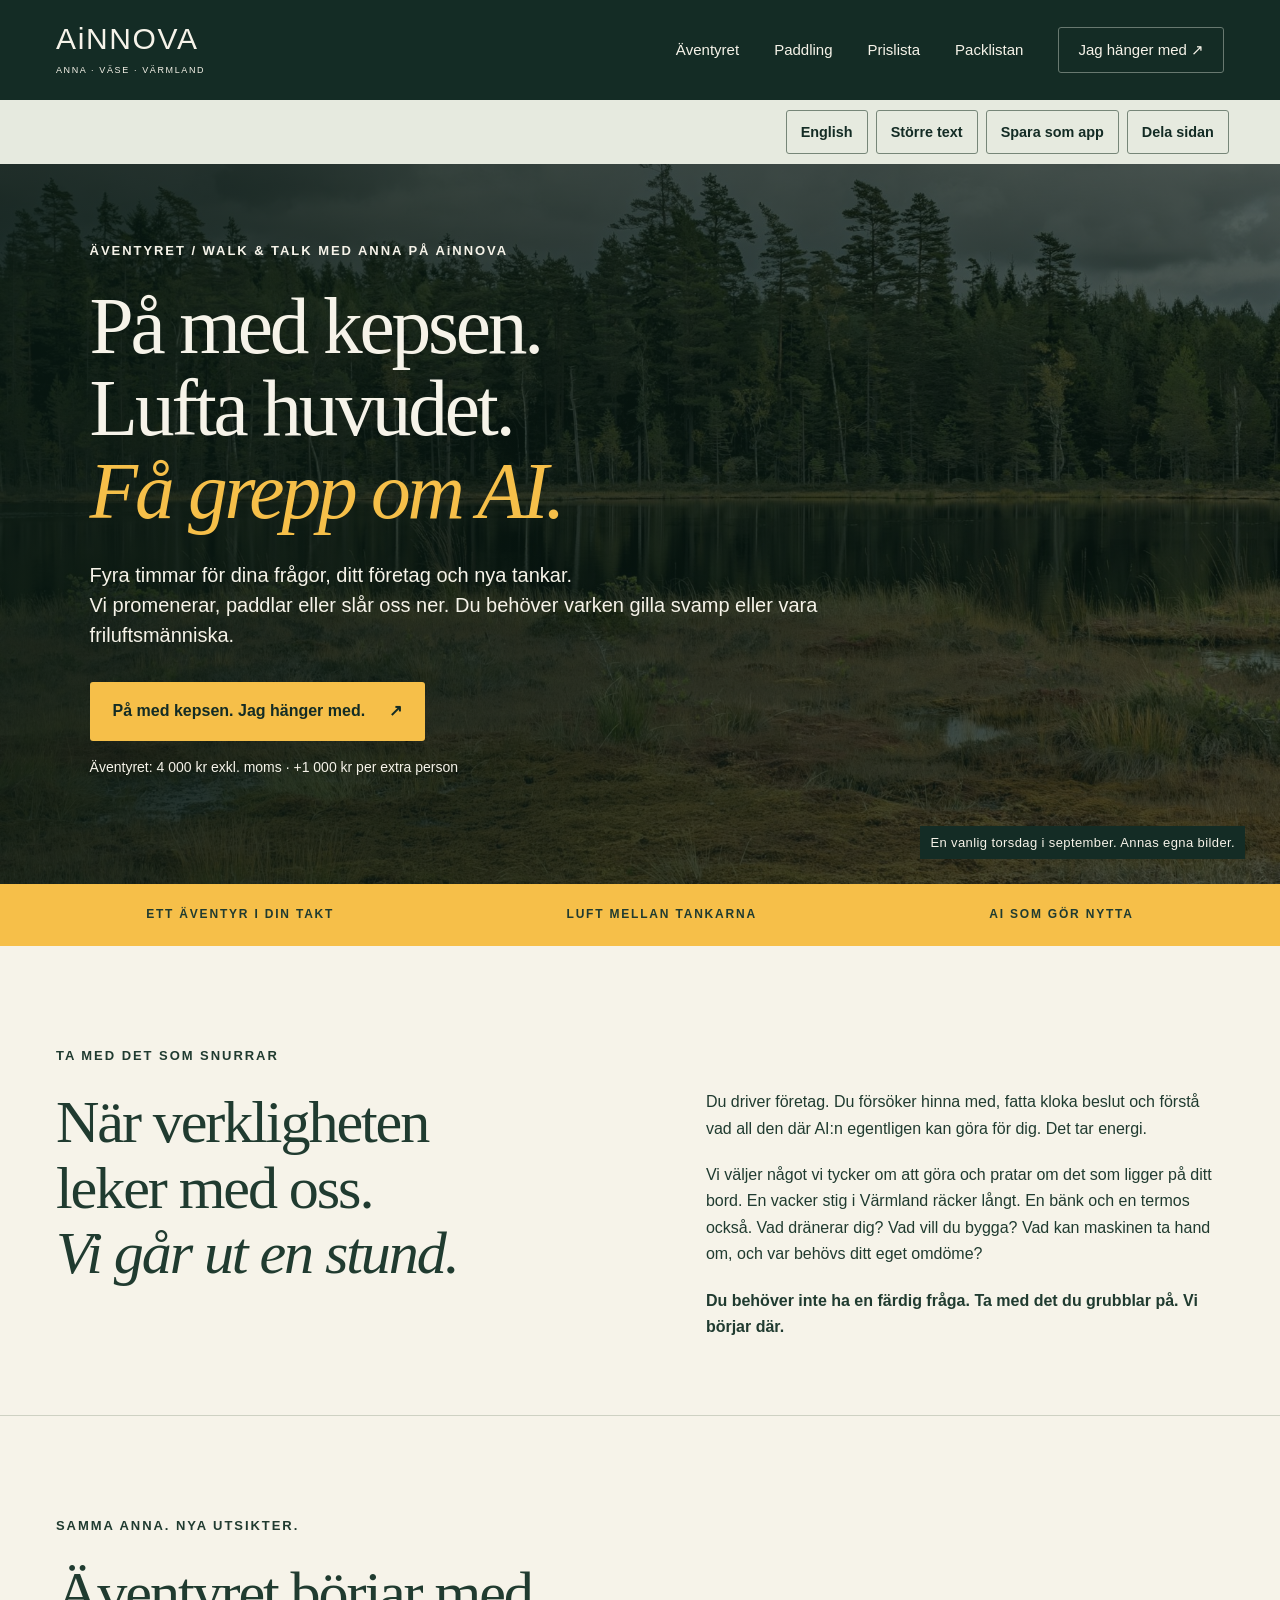
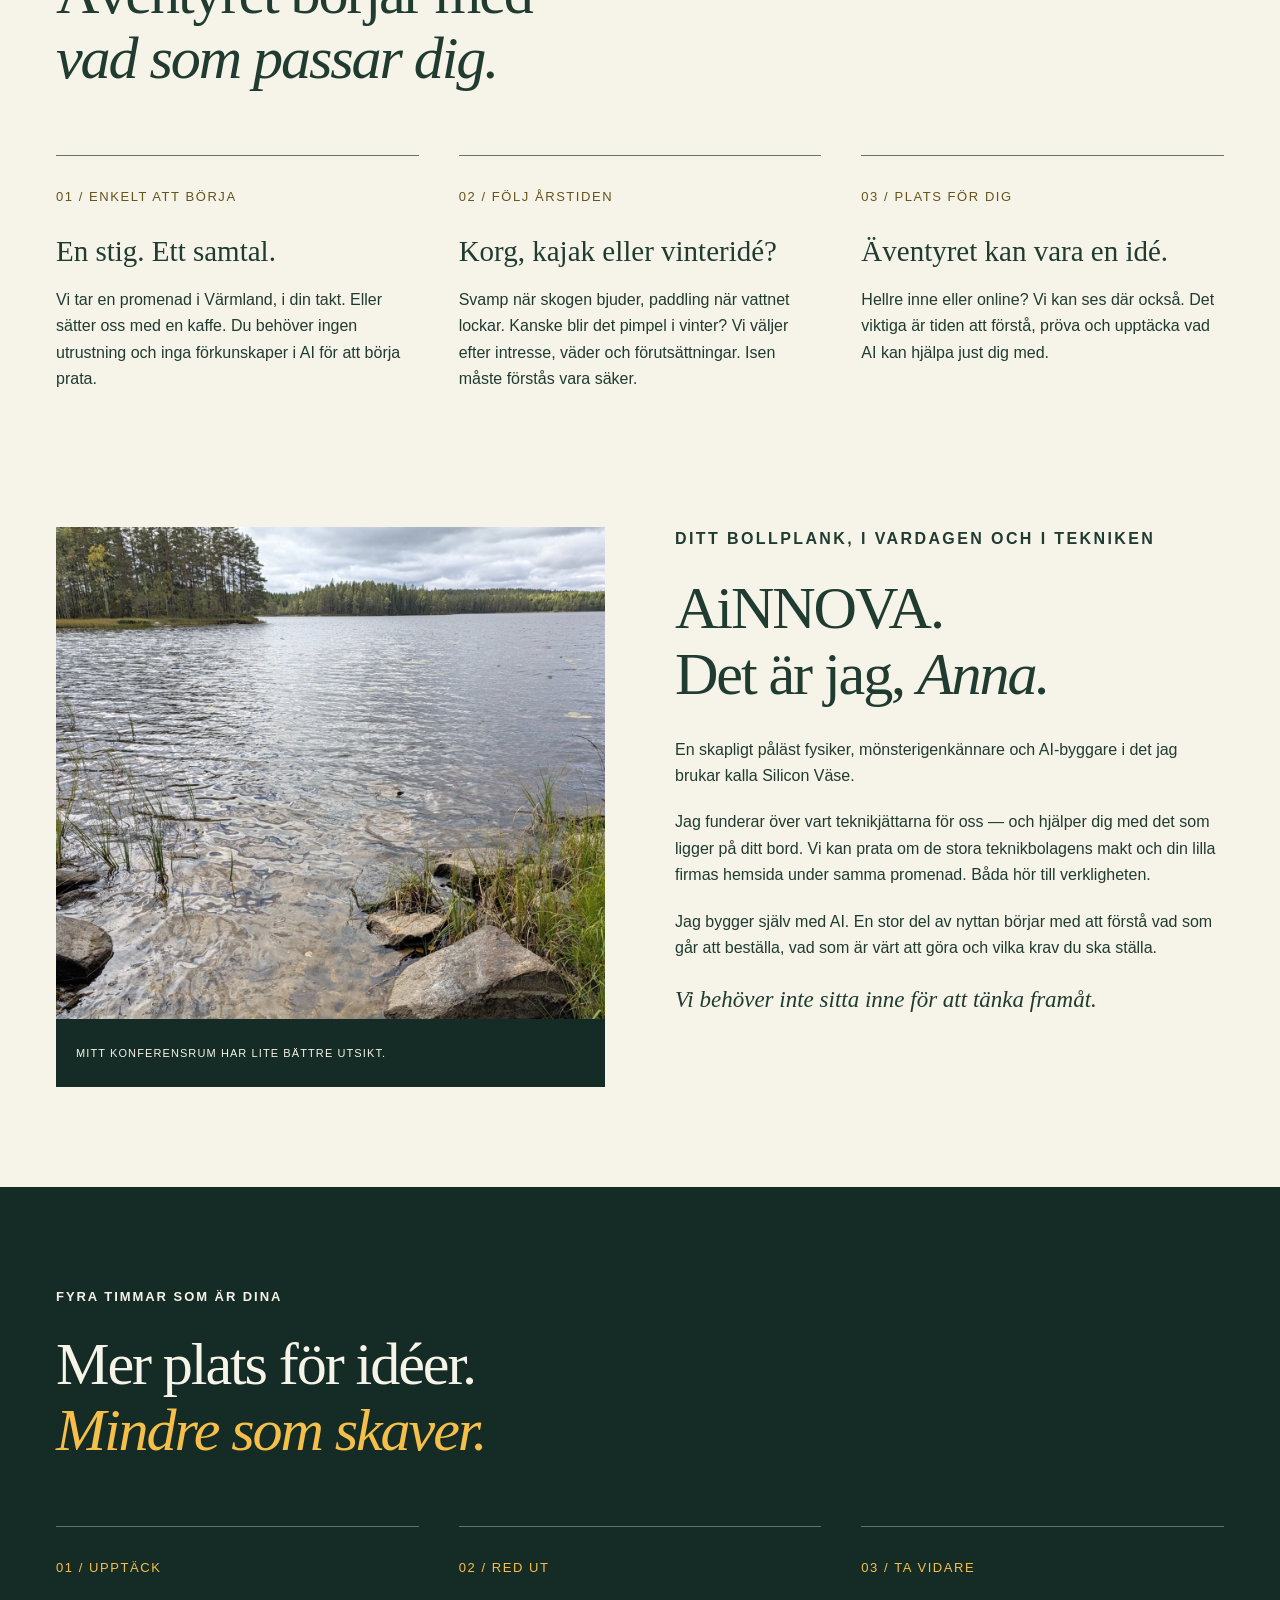
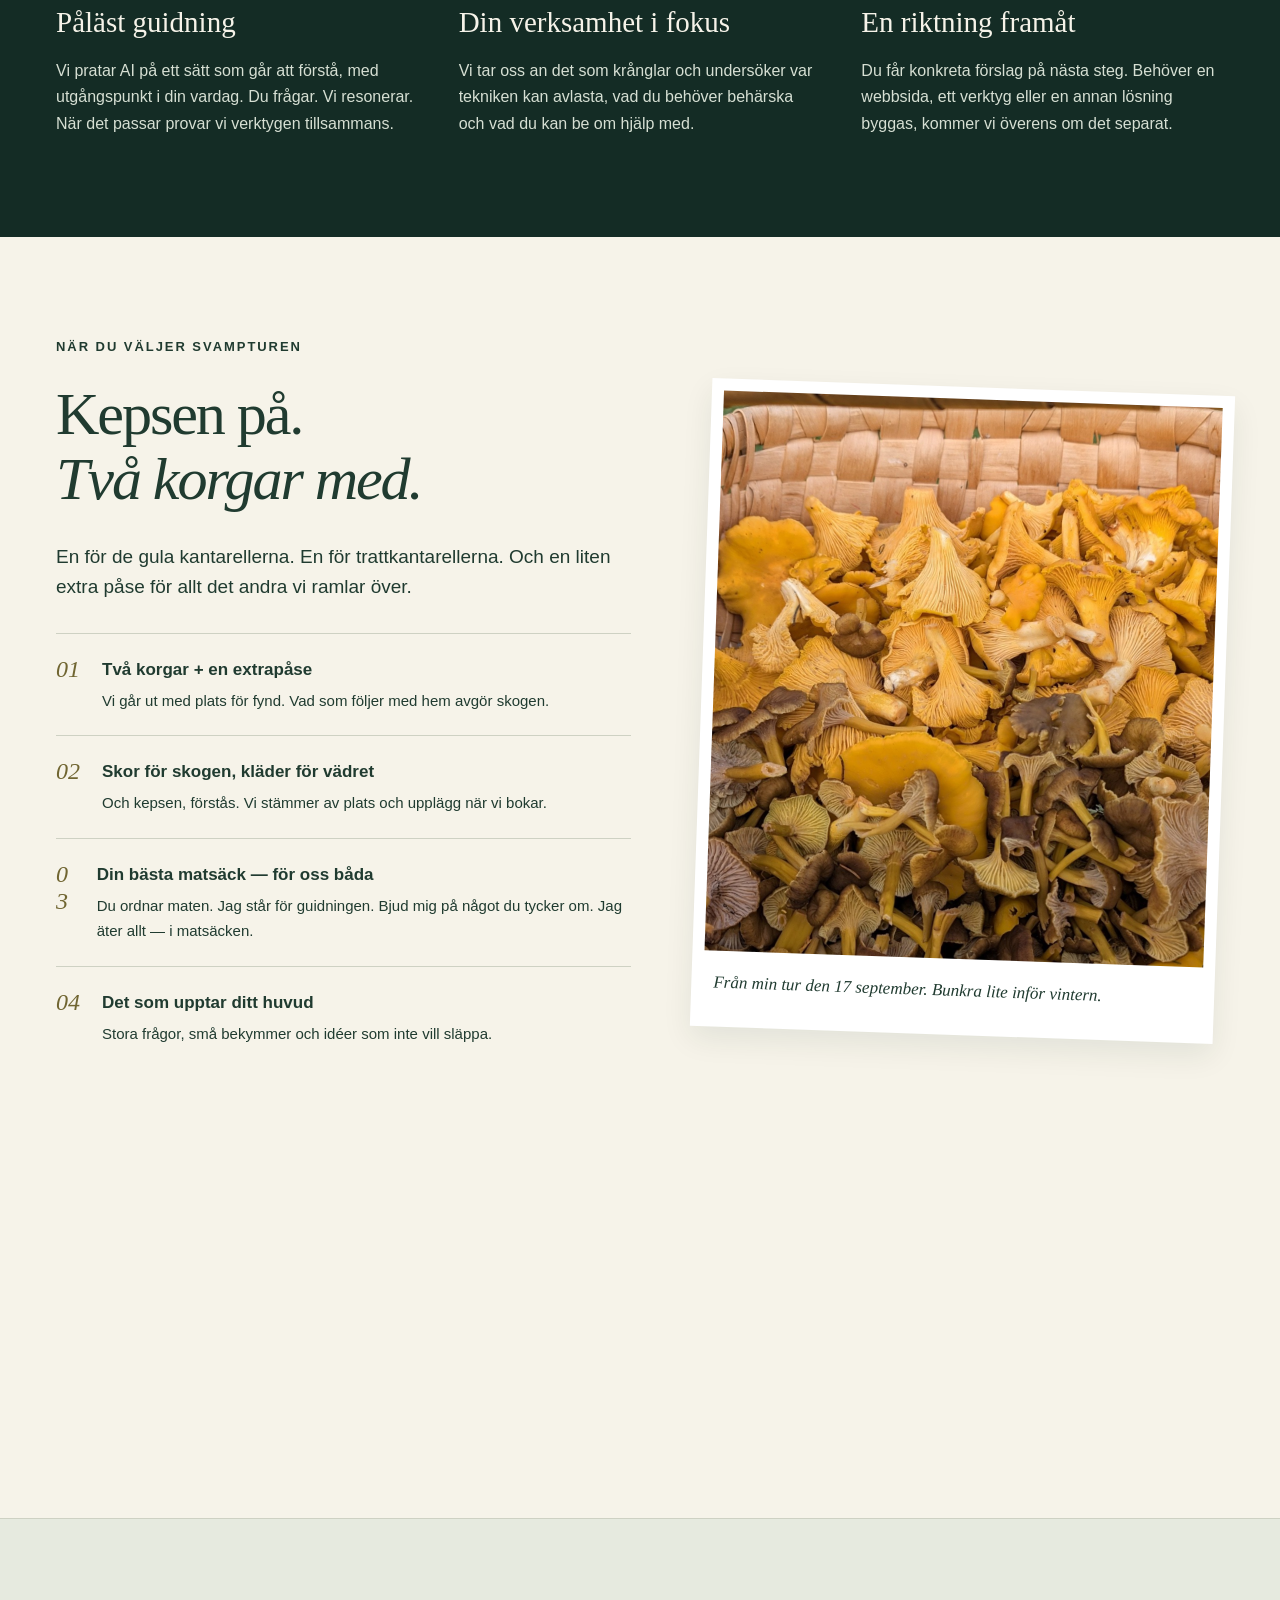
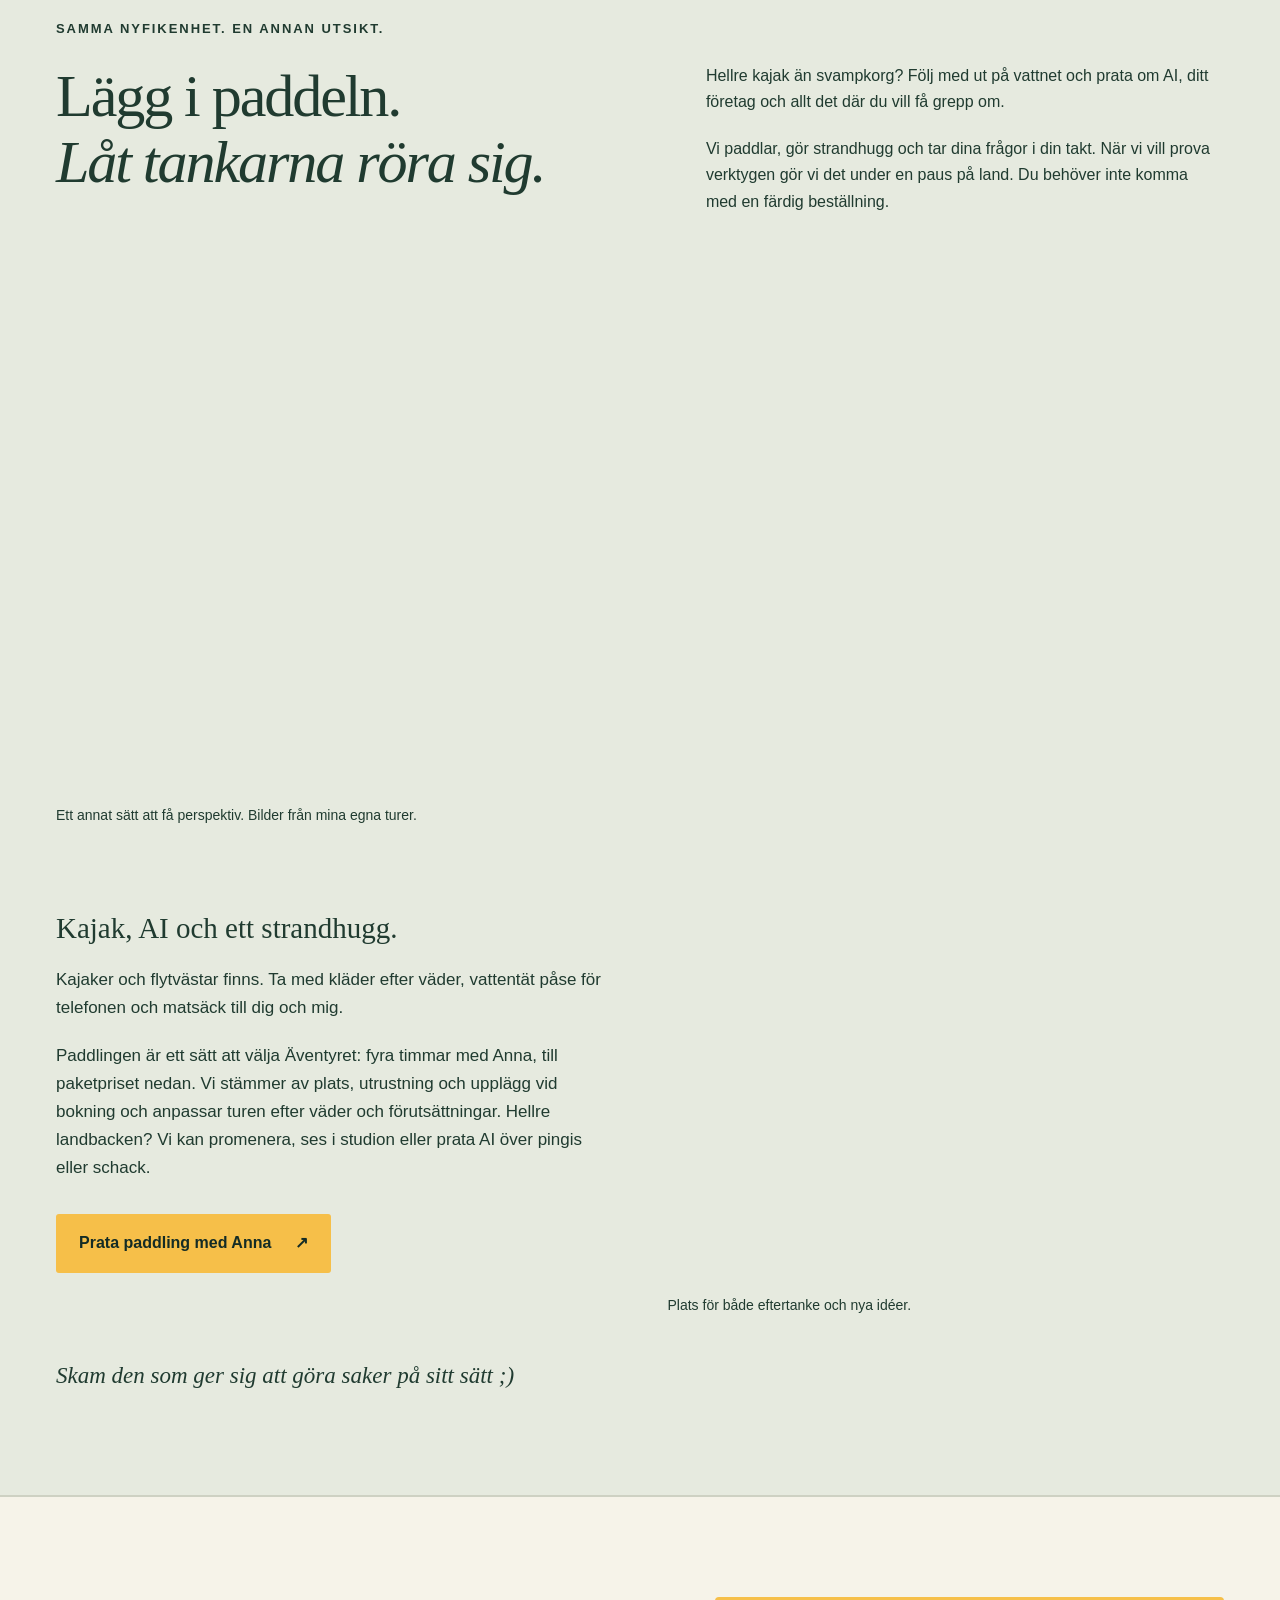
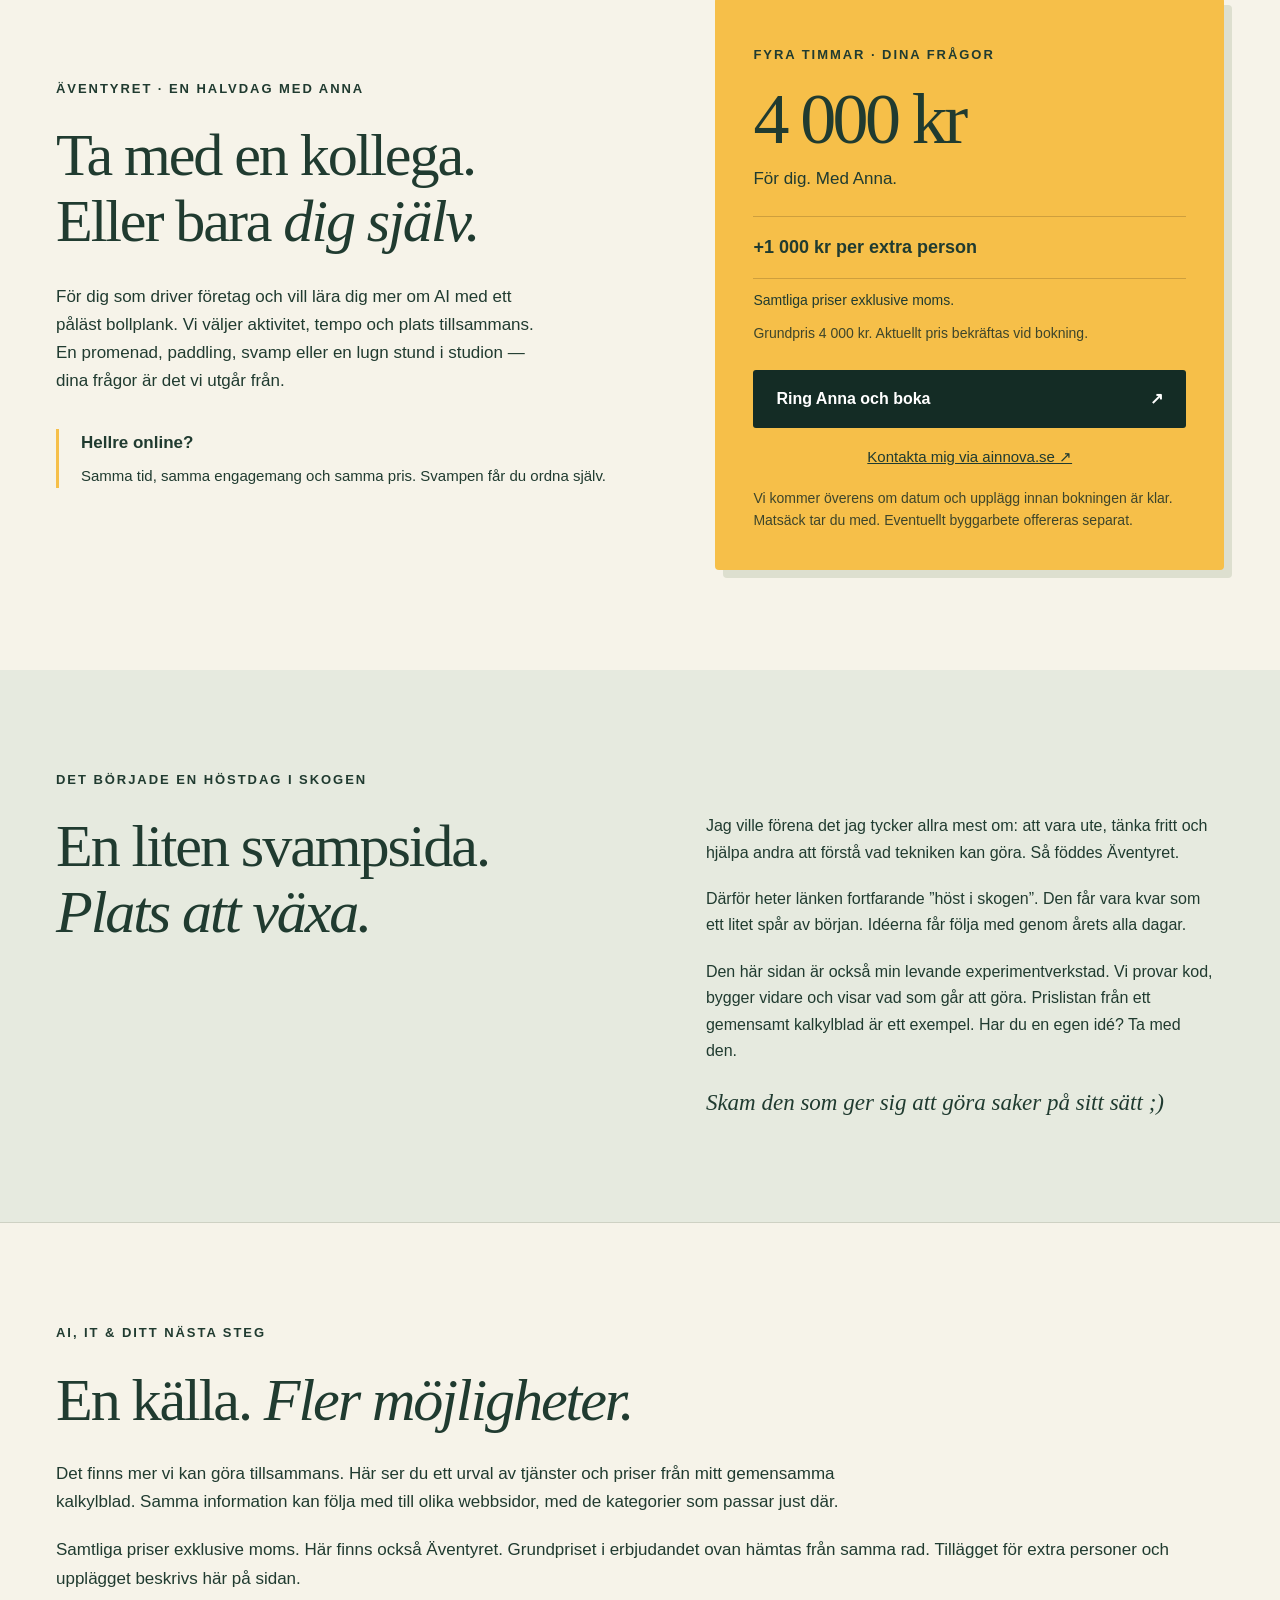
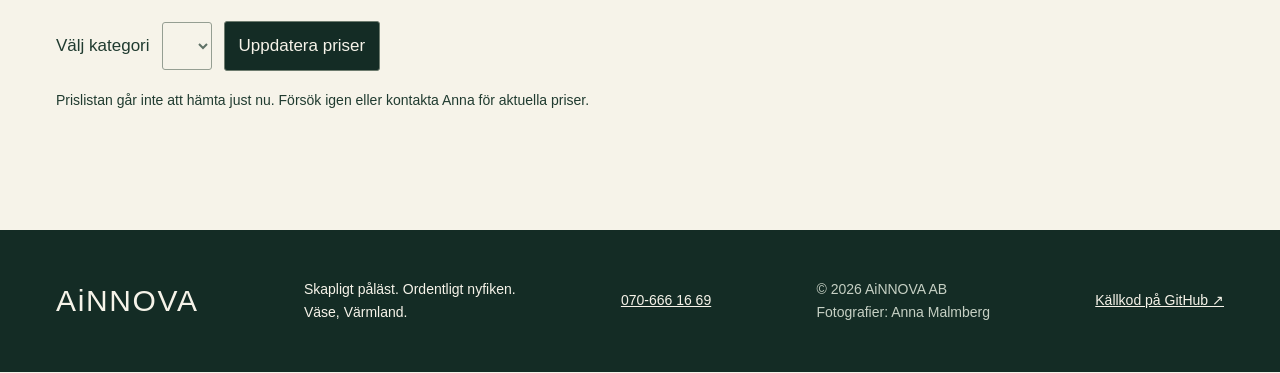
==== commit b4ebe992: "Make default contrast readable and remove contrast toggle" ====
--- a/index.html
+++ b/index.html
@@ -18,7 +18,7 @@
 <body>
 <a class="skip" href="#innehall">Till innehållet</a>
 <header><a class="brand" href="#">AiNNOVA<span>ANNA · VÄSE · VÄRMLAND</span></a><nav aria-label="Huvudmeny"><a href="#halvdagen">Äventyret</a><a href="#paddling">Paddling</a><a href="#prislista">Prislista</a><a href="#packlista">Packlistan</a><a class="nav-book" href="#boka">Jag hänger med ↗</a></nav></header>
-<div class="access-bar" aria-label="Språk och läsinställningar"><a href="en.html" lang="en" hreflang="en">English</a><button id="text-size" type="button" aria-pressed="false" hidden>Större text</button><button id="contrast" type="button" aria-pressed="false" hidden>Hög kontrast</button><button id="install" type="button" hidden>Spara som app</button><button id="share" type="button" hidden>Dela sidan</button></div><main id="innehall" tabindex="-1">
+<div class="access-bar" aria-label="Språk och läsinställningar"><a href="en.html" lang="en" hreflang="en">English</a><button id="text-size" type="button" aria-pressed="false" hidden>Större text</button><button id="install" type="button" hidden>Spara som app</button><button id="share" type="button" hidden>Dela sidan</button></div><main id="innehall" tabindex="-1">
 <section class="hero">
 <img class="hero-photo" src="assets/skog.jpg" alt="Höstfärgad myr och stilla vatten framför skogen i Värmland" fetchpriority="high" width="1800" height="1350">
 <div class="hero-shade"></div><div class="hero-content"><p class="eyebrow">ÄVENTYRET / WALK & TALK MED ANNA PÅ AiNNOVA</p><h1>På med kepsen.<br>Lufta huvudet.<br><em>Få grepp om AI.</em></h1><p class="intro">Fyra timmar för dina frågor, ditt företag och nya tankar.<br>Vi promenerar, paddlar eller slår oss ner. Du behöver varken gilla svamp eller vara friluftsmänniska.</p><a class="button gold" href="#boka">På med kepsen. Jag hänger med. <span>↗</span></a><p class="hero-meta">Äventyret: <span data-adventure-price>4 000 kr</span> exkl. moms · +1 000 kr per extra person</p></div><div class="photo-note">En vanlig torsdag i september. Annas egna bilder.</div>
--- a/style.css
+++ b/style.css
@@ -1,10 +1,12 @@
-:root{--forest:#142c25;--ink:#203b30;--gold:#f6bf49;--paper:#f6f3e9;--line:#ced1c3}*{box-sizing:border-box}html{scroll-behavior:smooth;scroll-padding-top:30px}body{margin:0;background:var(--paper);color:var(--ink);font:17px/1.65 -apple-system,BlinkMacSystemFont,'Segoe UI',sans-serif}a{color:inherit}img{display:block;max-width:100%;object-fit:cover}h1,h2,h3,p,figure{margin:0}h1,h2,h3{font-family:Georgia,'Times New Roman',serif;font-weight:400}h2{font-size:clamp(38px,4.7vw,68px);line-height:1.09;letter-spacing:-.035em}h3{font-size:29px;line-height:1.2}em{font-weight:400}p+p{margin-top:20px}.wrap{max-width:1280px;margin:auto;padding:100px 56px}.eyebrow{font-size:12px;font-weight:700;letter-spacing:.15em;line-height:1.5;margin-bottom:24px}header{height:100px;display:flex;align-items:center;justify-content:space-between;padding:0 56px;background:var(--forest);color:var(--paper)}.brand{text-decoration:none;font-size:30px;letter-spacing:.055em;font-weight:500;line-height:1.1}.brand span{display:block;font-size:9px;letter-spacing:.18em;margin-top:9px}nav{display:flex;align-items:center;gap:35px;font-size:14px}nav a{text-decoration:none}.nav-book{border:1px solid #687970;padding:10px 19px;border-radius:3px}.hero{position:relative;min-height:720px;display:flex;align-items:center;color:var(--paper);isolation:isolate}.hero-photo,.hero-shade{position:absolute;inset:0;width:100%;height:100%;z-index:-2}.hero-photo{object-position:center 60%}.hero-shade{z-index:-1;background:linear-gradient(90deg,rgba(8,24,18,.86),rgba(8,24,18,.52) 52%,rgba(8,24,18,.13))}.hero-content{padding:64px 7%;width:100%}h1{font-size:clamp(52px,6.2vw,91px);line-height:1.04;letter-spacing:-.04em}h1 em{color:var(--gold)}.intro{font-size:20px;line-height:1.5;margin-top:28px}.button{min-height:54px;display:inline-flex;align-items:center;justify-content:space-between;gap:24px;padding:16px 23px;font-size:15px;font-weight:650;text-decoration:none;border-radius:3px;transition:transform .18s,background .18s}.button:hover{transform:translateY(-2px)}.gold{background:var(--gold);color:var(--forest);margin-top:32px}.hero-meta{font-size:13px;margin-top:15px}.photo-note{position:absolute;bottom:25px;right:35px;font-size:11px;letter-spacing:.03em}.ribbon{background:var(--gold);display:flex;justify-content:space-around;padding:21px 30px;font-size:12px;font-weight:700;letter-spacing:.15em}.split{display:grid;grid-template-columns:1.1fr 1fr;gap:80px}.prose{max-width:510px}.strong{font-weight:650}.opening{padding-bottom:75px}.anna{display:grid;grid-template-columns:1fr 1fr;gap:70px;padding-top:35px}.anna-image{position:relative;min-height:560px}.anna-image img{height:100%;width:100%}.anna-image span{position:absolute;bottom:0;left:0;right:0;padding:25px 20px;background:linear-gradient(transparent,#10291dea);color:white;font-size:11px;letter-spacing:.1em}.anna-text h2{margin-bottom:30px}.anna-text p{font-size:16px}.signature{font-family:Georgia,serif;font-style:italic;font-size:23px!important}.takeaway{background:var(--forest);color:var(--paper)}.takeaway h2 em{color:var(--gold)}.three{display:grid;grid-template-columns:repeat(3,1fr);gap:40px;margin-top:64px}.three article{border-top:1px solid #637366;padding-top:26px}.number{font-size:12px;letter-spacing:.12em;color:var(--gold)}.three h3{margin:24px 0 18px}.three p{color:#d6dfd3;font-size:16px}.packing{display:grid;grid-template-columns:1.1fr 1fr;gap:70px;align-items:start}.lead{font-size:19px;line-height:1.6;margin-top:30px}.packing ul{padding:0;list-style:none;margin:30px 0 0}.packing li{display:flex;gap:22px;border-top:1px solid var(--line);padding:22px 0}.packing li>span{font:italic 24px Georgia;color:#706531}.packing li p{font-size:15px;margin-top:5px}.harvest{margin-top:50px;transform:rotate(2deg);background:white;padding:12px;box-shadow:0 12px 30px #122b2515}.harvest img{height:560px;width:100%}.harvest figcaption{font:italic 17px/1.5 Georgia;padding:19px 10px}.photo-pair{padding-top:0;padding-bottom:70px;display:grid;grid-template-columns:1fr 1fr;gap:22px}.photo-pair img{width:100%;height:280px}.booking{border-top:1px solid var(--line);display:grid;grid-template-columns:1.1fr 1fr;gap:100px;align-items:center}.booking h2{margin-bottom:30px}.booking>div>p{max-width:480px}.online{margin-top:34px;border-left:3px solid var(--gold);padding-left:22px}.online p{font-size:15px;margin-top:6px}.price-card{padding:38px;background:var(--gold);border-radius:4px;box-shadow:8px 8px 0 #dddfcf}.price-card .eyebrow{margin-bottom:18px}.price{font:70px/1 Georgia;letter-spacing:-.05em}.price span{font-size:30px}.price-card>p{margin-top:10px}.extra{border-top:1px solid #9b782f70;border-bottom:1px solid #9b782f70;padding:16px 0;margin-top:23px;font-size:18px;font-weight:600}.vat{font-size:13px}.dark{background:var(--forest);color:white;width:100%;margin-top:25px}.contact{display:block;text-align:center;font-size:14px;margin:17px 0}.small{font-size:12px;line-height:1.6}.price-card .small{color:#3d452b}footer{display:flex;justify-content:space-between;align-items:center;gap:30px;padding:48px 56px;background:var(--forest);color:var(--paper)}footer p,footer>a:not(.brand){font-size:14px}footer .small{font-size:12px;color:#c6d0c4}.skip{position:absolute;top:-100px;z-index:10;padding:12px;background:var(--gold)}.skip:focus{top:8px}a:focus-visible{outline:3px solid #cf7c22;outline-offset:5px}@media(min-width:1600px){.hero-content{max-width:1440px;margin:auto}.hero{min-height:800px}}@media(max-width:900px){header{padding:0 26px}nav{gap:18px}.wrap{padding:65px 28px}.split,.anna,.packing,.booking{gap:35px}.hero{min-height:680px}.hero-content{padding:60px 35px}h1{font-size:70px}.anna-image{min-height:480px}.harvest img{height:460px}.price-card{padding:25px}.price{font-size:60px}footer{padding:35px 28px;flex-wrap:wrap}.three{gap:25px}.photo-pair{padding-top:0}}@media(max-width:620px){header{height:85px;padding:0 21px}.brand{font-size:25px}.brand span{font-size:8px}nav>a:not(.nav-book){display:none}.nav-book{font-size:12px;padding:9px 12px}.hero{min-height:680px;align-items:flex-start}.hero-content{padding:58px 23px 85px}.hero .eyebrow{max-width:260px;font-size:10px}h1{font-size:clamp(44px,11.8vw,66px)}.hero-shade{background:linear-gradient(90deg,#0e221dde,#0e221d60)}.intro{font-size:17px}.button{font-size:14px;padding:15px 18px;gap:12px}.hero-meta{font-size:11px}.photo-note{left:23px;right:20px;font-size:10px}.ribbon{padding:17px 12px;gap:12px;font-size:8px;letter-spacing:.06em}.wrap{padding:58px 23px}.split,.anna,.packing,.booking,.three{grid-template-columns:1fr}.split{gap:28px}.anna{padding-top:0}.anna-image{height:380px;min-height:0}.anna-text h2{margin-bottom:23px}.three{margin-top:38px;gap:35px}.three h3{margin-top:14px}.packing{gap:20px}.harvest{margin:0 7px}.harvest img{height:390px}.photo-pair{padding-top:0;gap:12px}.photo-pair img{height:190px}.booking{gap:35px}.price-card{padding:30px 25px}.price{font-size:72px}footer{display:grid;grid-template-columns:1fr 1fr;gap:25px;padding:35px 23px}footer .brand{font-size:26px}footer p,footer>a:not(.brand){font-size:12px}}@media(prefers-reduced-motion:reduce){html{scroll-behavior:auto}.button{transition:none}}
+:root{--forest:#142c25;--ink:#203b30;--gold:#f6bf49;--paper:#f6f3e9;--line:#ced1c3}*{box-sizing:border-box}html{scroll-behavior:smooth;scroll-padding-top:30px}body{margin:0;background:var(--paper);color:var(--ink);font:17px/1.65 -apple-system,BlinkMacSystemFont,'Segoe UI',sans-serif}a{color:inherit}img{display:block;max-width:100%;object-fit:cover}h1,h2,h3,p,figure{margin:0}h1,h2,h3{font-family:Georgia,'Times New Roman',serif;font-weight:400}h2{font-size:clamp(38px,4.7vw,68px);line-height:1.09;letter-spacing:-.035em}h3{font-size:29px;line-height:1.2}em{font-weight:400}p+p{margin-top:20px}.wrap{max-width:1280px;margin:auto;padding:100px 56px}.eyebrow{font-size:12px;font-weight:700;letter-spacing:.15em;line-height:1.5;margin-bottom:24px}header{height:100px;display:flex;align-items:center;justify-content:space-between;padding:0 56px;background:var(--forest);color:var(--paper)}.brand{text-decoration:none;font-size:30px;letter-spacing:.055em;font-weight:500;line-height:1.1}.brand span{display:block;font-size:9px;letter-spacing:.18em;margin-top:9px}nav{display:flex;align-items:center;gap:35px;font-size:14px}nav a{text-decoration:none}.nav-book{border:1px solid #687970;padding:10px 19px;border-radius:3px}.hero{position:relative;min-height:720px;display:flex;align-items:center;color:var(--paper);isolation:isolate}.hero-photo,.hero-shade{position:absolute;inset:0;width:100%;height:100%;z-index:-2}.hero-photo{object-position:center 60%}.hero-shade{z-index:-1;background:linear-gradient(90deg,rgba(8,24,18,.88),rgba(8,24,18,.76) 65%,rgba(8,24,18,.70))}.hero-content{padding:64px 7%;width:100%}h1{font-size:clamp(52px,6.2vw,91px);line-height:1.04;letter-spacing:-.04em}h1 em{color:var(--gold)}.intro{font-size:20px;line-height:1.5;margin-top:28px}.button{min-height:54px;display:inline-flex;align-items:center;justify-content:space-between;gap:24px;padding:16px 23px;font-size:15px;font-weight:650;text-decoration:none;border-radius:3px;transition:transform .18s,background .18s}.button:hover{transform:translateY(-2px)}.gold{background:var(--gold);color:var(--forest);margin-top:32px}.hero-meta{font-size:13px;margin-top:15px}.photo-note{background:var(--forest);color:var(--paper);padding:6px 10px;position:absolute;bottom:25px;right:35px;font-size:11px;letter-spacing:.03em}.ribbon{background:var(--gold);display:flex;justify-content:space-around;padding:21px 30px;font-size:12px;font-weight:700;letter-spacing:.15em}.split{display:grid;grid-template-columns:1.1fr 1fr;gap:80px}.prose{max-width:510px}.strong{font-weight:650}.opening{padding-bottom:75px}.anna{display:grid;grid-template-columns:1fr 1fr;gap:70px;padding-top:35px}.anna-image{position:relative;min-height:560px}.anna-image img{height:100%;width:100%}.anna-image span{position:absolute;bottom:0;left:0;right:0;padding:25px 20px;background:var(--forest);color:var(--paper);font-size:11px;letter-spacing:.1em}.anna-text h2{margin-bottom:30px}.anna-text p{font-size:16px}.signature{font-family:Georgia,serif;font-style:italic;font-size:23px!important}.takeaway{background:var(--forest);color:var(--paper)}.takeaway h2 em{color:var(--gold)}.three{display:grid;grid-template-columns:repeat(3,1fr);gap:40px;margin-top:64px}.three article{border-top:1px solid #637366;padding-top:26px}.number{font-size:12px;letter-spacing:.12em;color:#66531c}.takeaway .number{color:var(--gold)}.three h3{margin:24px 0 18px}.three p{color:inherit;font-size:16px}.takeaway .three p{color:#d6dfd3}.packing{display:grid;grid-template-columns:1.1fr 1fr;gap:70px;align-items:start}.lead{font-size:19px;line-height:1.6;margin-top:30px}.packing ul{padding:0;list-style:none;margin:30px 0 0}.packing li{display:flex;gap:22px;border-top:1px solid var(--line);padding:22px 0}.packing li>span{font:italic 24px Georgia;color:#706531}.packing li p{font-size:15px;margin-top:5px}.harvest{margin-top:50px;transform:rotate(2deg);background:white;padding:12px;box-shadow:0 12px 30px #122b2515}.harvest img{height:560px;width:100%}.harvest figcaption{font:italic 17px/1.5 Georgia;padding:19px 10px}.photo-pair{padding-top:0;padding-bottom:70px;display:grid;grid-template-columns:1fr 1fr;gap:22px}.photo-pair img{width:100%;height:280px}.booking{border-top:1px solid var(--line);display:grid;grid-template-columns:1.1fr 1fr;gap:100px;align-items:center}.booking h2{margin-bottom:30px}.booking>div>p{max-width:480px}.online{margin-top:34px;border-left:3px solid var(--gold);padding-left:22px}.online p{font-size:15px;margin-top:6px}.price-card{padding:38px;background:var(--gold);border-radius:4px;box-shadow:8px 8px 0 #dddfcf}.price-card .eyebrow{margin-bottom:18px}.price{font:70px/1 Georgia;letter-spacing:-.05em}.price span{font-size:30px}.price-card>p{margin-top:10px}.extra{border-top:1px solid #9b782f70;border-bottom:1px solid #9b782f70;padding:16px 0;margin-top:23px;font-size:18px;font-weight:600}.vat{font-size:13px}.dark{background:var(--forest);color:white;width:100%;margin-top:25px}.contact{display:block;text-align:center;font-size:14px;margin:17px 0}.small{font-size:12px;line-height:1.6}.price-card .small{color:#3d452b}footer{display:flex;justify-content:space-between;align-items:center;gap:30px;padding:48px 56px;background:var(--forest);color:var(--paper)}footer p,footer>a:not(.brand){font-size:14px}footer .small{font-size:12px;color:#c6d0c4}.skip{position:absolute;top:-100px;z-index:10;padding:12px;background:var(--gold)}.skip:focus{top:8px}a:focus-visible{outline:3px solid #cf7c22;outline-offset:5px}@media(min-width:1600px){.hero-content{max-width:1440px;margin:auto}.hero{min-height:800px}}@media(max-width:900px){header{padding:0 26px}nav{gap:18px}.wrap{padding:65px 28px}.split,.anna,.packing,.booking{gap:35px}.hero{min-height:680px}.hero-content{padding:60px 35px}h1{font-size:70px}.anna-image{min-height:480px}.harvest img{height:460px}.price-card{padding:25px}.price{font-size:60px}footer{padding:35px 28px;flex-wrap:wrap}.three{gap:25px}.photo-pair{padding-top:0}}@media(max-width:620px){header{height:85px;padding:0 21px}.brand{font-size:25px}.brand span{font-size:8px}nav>a:not(.nav-book){display:none}.nav-book{font-size:12px;padding:9px 12px}.hero{min-height:680px;align-items:flex-start}.hero-content{padding:58px 23px 85px}.hero .eyebrow{max-width:260px;font-size:10px}h1{font-size:clamp(44px,11.8vw,66px)}.hero-shade{background:rgba(8,24,18,.80)}.intro{font-size:17px}.button{font-size:14px;padding:15px 18px;gap:12px}.hero-meta{font-size:11px}.photo-note{left:23px;right:20px;font-size:10px}.ribbon{padding:17px 12px;gap:12px;font-size:8px;letter-spacing:.06em}.wrap{padding:58px 23px}.split,.anna,.packing,.booking,.three{grid-template-columns:1fr}.split{gap:28px}.anna{padding-top:0}.anna-image{height:380px;min-height:0}.anna-text h2{margin-bottom:23px}.three{margin-top:38px;gap:35px}.three h3{margin-top:14px}.packing{gap:20px}.harvest{margin:0 7px}.harvest img{height:390px}.photo-pair{padding-top:0;gap:12px}.photo-pair img{height:190px}.booking{gap:35px}.price-card{padding:30px 25px}.price{font-size:72px}footer{display:grid;grid-template-columns:1fr 1fr;gap:25px;padding:35px 23px}footer .brand{font-size:26px}footer p,footer>a:not(.brand){font-size:12px}}@media(prefers-reduced-motion:reduce){html{scroll-behavior:auto}.button{transition:none}}
 /* Reading controls and accessible progressive enhancement. */
-.access-bar{background:#e6eadf;padding:10px 4%;display:flex;justify-content:flex-end;gap:8px;flex-wrap:wrap}.access-bar a,.access-bar button{font:600 .9rem/1.3 -apple-system,BlinkMacSystemFont,'Segoe UI',sans-serif;min-height:44px;padding:10px 14px;background:transparent;border:1px solid #768678;border-radius:3px;color:#142c25;cursor:pointer;text-decoration:none;display:inline-flex;align-items:center;justify-content:center}.access-bar [aria-pressed=true]{background:#142c25;color:#fff}.access-bar [hidden]{display:none}button:focus-visible{outline:3px solid #965309;outline-offset:3px}.sr-only{position:absolute;width:1px;height:1px;overflow:hidden;clip-path:inset(50%);white-space:nowrap}dialog{max-width:min(600px,calc(100% - 32px));padding:32px;border:2px solid #142c25;border-radius:8px;color:#142c25;background:#fff;max-height:85vh;overflow:auto}dialog::backdrop{background:#071c18b3}dialog h2{font-size:2rem;margin-bottom:24px}dialog p{font-size:1rem}dialog button{border:0;cursor:pointer;justify-content:center}.source-link{min-height:44px;display:inline-flex;align-items:center}body{font-size:1.0625rem}.intro{font-size:1.25rem}.prose,.anna-text p,.three p{font-size:1rem}.lead{font-size:1.1875rem}.packing li p,.online p{font-size:.9375rem}.eyebrow,.number{font-size:.8125rem}.hero-meta,.vat,.small,footer .small{font-size:.875rem}.photo-note{font-size:.8125rem}.button{font-size:1rem}nav{font-size:.9375rem}.contact{font-size:.9375rem}h1{font-size:clamp(3.1rem,6.2vw,5.7rem)}h2{font-size:clamp(2.375rem,4.7vw,4.25rem)}h3{font-size:1.8125rem}html.large-text{font-size:22px}.large-text .split,.large-text .anna,.large-text .packing,.large-text .booking{grid-template-columns:1fr}.large-text .three{grid-template-columns:1fr}.large-text .hero{min-height:850px}.large-text .hero-content{max-width:100%;overflow-wrap:anywhere}.large-text .prose,.large-text .booking>div>p{max-width:none}.large-text header{height:auto;padding-top:24px;padding-bottom:24px;flex-wrap:wrap;gap:20px}.large-text .price{font-size:4rem}.large-text .access-bar{justify-content:flex-start}.high-contrast{--paper:#fff;--ink:#071b12;--forest:#071b12;--gold:#ffce52;--line:#384b40}.high-contrast .hero-shade{background:#03120be8}.high-contrast .three p,.high-contrast footer .small{color:#fff}.high-contrast .anna-image span{background:#071b12}.high-contrast .photo-note{background:#071b12;padding:8px}.high-contrast a{text-decoration:underline}.high-contrast .price-card .small{color:#071b12}.high-contrast .number{color:#ffce52}@media(max-width:620px){h1{font-size:clamp(2.7rem,11vw,4.1rem)}.hero-meta{font-size:.875rem}.photo-note{font-size:.75rem}.hero{min-height:730px}.hero .eyebrow{font-size:.75rem}.intro{font-size:1.0625rem}.ribbon{font-size:.75rem;flex-wrap:wrap}.access-bar{justify-content:center;padding:10px 12px}.access-bar a,.access-bar button{font-size:.875rem}.hero-content{padding-bottom:90px}.photo-note{bottom:16px}.large-text h1{font-size:2.3rem}.large-text .hero{min-height:900px}.large-text .hero-meta{max-width:240px}.large-text .button{white-space:normal}.large-text footer{grid-template-columns:1fr}.brand span{font-size:.625rem}.anna-image span{font-size:.75rem}}@media(forced-colors:active){.button,.price-card,.access-bar button{border:2px solid ButtonText}.hero-shade{background:Canvas}.hero-photo{opacity:.08}}@media print{header,nav,.access-bar,.hero-photo,.hero-shade,.photo-pair,.anna-image,.harvest,dialog,footer{display:none!important}.hero,.takeaway{background:white;color:black;min-height:0}.hero-content,.wrap{padding:20px}.split,.anna,.packing,.booking,.three{display:block}.hero h1 em,.takeaway h2 em{color:black}.price-card{box-shadow:none;border:1px solid black}.button{display:none}.photo-note{position:static}.three article{break-inside:avoid}}
+.access-bar{background:#e6eadf;padding:10px 4%;display:flex;justify-content:flex-end;gap:8px;flex-wrap:wrap}.access-bar a,.access-bar button{font:600 .9rem/1.3 -apple-system,BlinkMacSystemFont,'Segoe UI',sans-serif;min-height:44px;padding:10px 14px;background:transparent;border:1px solid #768678;border-radius:3px;color:#142c25;cursor:pointer;text-decoration:none;display:inline-flex;align-items:center;justify-content:center}.access-bar [aria-pressed=true]{background:#142c25;color:#fff}.access-bar [hidden]{display:none}button:focus-visible{outline:3px solid #965309;outline-offset:3px}.sr-only{position:absolute;width:1px;height:1px;overflow:hidden;clip-path:inset(50%);white-space:nowrap}dialog{max-width:min(600px,calc(100% - 32px));padding:32px;border:2px solid #142c25;border-radius:8px;color:#142c25;background:#fff;max-height:85vh;overflow:auto}dialog::backdrop{background:#071c18b3}dialog h2{font-size:2rem;margin-bottom:24px}dialog p{font-size:1rem}dialog button{border:0;cursor:pointer;justify-content:center}.source-link{min-height:44px;display:inline-flex;align-items:center}body{font-size:1.0625rem}.intro{font-size:1.25rem}.prose,.anna-text p,.three p{font-size:1rem}.lead{font-size:1.1875rem}.packing li p,.online p{font-size:.9375rem}.eyebrow,.number{font-size:.8125rem}.hero-meta,.vat,.small,footer .small{font-size:.875rem}.photo-note{font-size:.8125rem}.button{font-size:1rem}nav{font-size:.9375rem}.contact{font-size:.9375rem}h1{font-size:clamp(3.1rem,6.2vw,5.7rem)}h2{font-size:clamp(2.375rem,4.7vw,4.25rem)}h3{font-size:1.8125rem}html.large-text{font-size:22px}.large-text .split,.large-text .anna,.large-text .packing,.large-text .booking{grid-template-columns:1fr}.large-text .three{grid-template-columns:1fr}.large-text .hero{min-height:850px}.large-text .hero-content{max-width:100%;overflow-wrap:anywhere}.large-text .prose,.large-text .booking>div>p{max-width:none}.large-text header{height:auto;padding-top:24px;padding-bottom:24px;flex-wrap:wrap;gap:20px}.large-text .price{font-size:4rem}.large-text .access-bar{justify-content:flex-start}@media(max-width:620px){h1{font-size:clamp(2.7rem,11vw,4.1rem)}.hero-meta{font-size:.875rem}.photo-note{font-size:.75rem}.hero{min-height:730px}.hero .eyebrow{font-size:.75rem}.intro{font-size:1.0625rem}.ribbon{font-size:.75rem;flex-wrap:wrap}.access-bar{justify-content:center;padding:10px 12px}.access-bar a,.access-bar button{font-size:.875rem}.hero-content{padding-bottom:90px}.photo-note{bottom:16px}.large-text h1{font-size:2.3rem}.large-text .hero{min-height:900px}.large-text .hero-meta{max-width:240px}.large-text .button{white-space:normal}.large-text footer{grid-template-columns:1fr}.brand span{font-size:.625rem}.anna-image span{font-size:.75rem}}@media(forced-colors:active){.button,.price-card,.access-bar button{border:2px solid ButtonText}.hero-shade{background:Canvas}.hero-photo{opacity:.08}}@media print{header,nav,.access-bar,.hero-photo,.hero-shade,.photo-pair,.anna-image,.harvest,dialog,footer{display:none!important}.hero,.takeaway{background:white;color:black;min-height:0}.hero-content,.wrap{padding:20px}.split,.anna,.packing,.booking,.three{display:block}.hero h1 em,.takeaway h2 em{color:black}.price-card{box-shadow:none;border:1px solid black}.button{display:none}.photo-note{position:static}.three article{break-inside:avoid}}
 /* Reflow and focus remain usable with enlarged browser text. */
 header,nav,.access-bar{flex-wrap:wrap}header{height:auto;min-height:100px;padding-top:18px;padding-bottom:18px}nav a{min-height:44px;display:inline-flex;align-items:center}.split>*,.anna>*,.packing>*,.booking>*{min-width:0}.hero-content{overflow-wrap:anywhere}.photo-note{max-width:calc(100% - 46px)}.hero{padding-bottom:28px}.hero-meta{max-width:100%}.button{max-width:100%;white-space:normal}.price-card .price{font-size:clamp(2.5rem,8vw,4.5rem)}.brand span{line-height:1.5}.signature{font-size:1.4375rem!important}.packing li{overflow-wrap:anywhere}a:focus-visible,button:focus-visible{outline:3px solid #142c25;outline-offset:4px;box-shadow:0 0 0 7px #fff}.hero a:focus-visible,header a:focus-visible,footer a:focus-visible{outline-color:#ffce52;box-shadow:0 0 0 7px #142c25}@media(max-width:620px){header{min-height:85px}.hero{min-height:0}.hero-content{padding-bottom:100px}.large-text .hero{min-height:0}footer{grid-template-columns:1fr}nav{max-width:100%}.photo-note{font-size:.8125rem}.harvest{transform:none}} 
 /* Paddling and the selected shared-sheet services extend the existing palette. */
-.paddling{background:#e6eadf;border-block:1px solid var(--line)}.paddling .prose{align-self:center}.paddle-photo{margin:40px 0}.paddle-photo img{width:100%;height:auto;aspect-ratio:1600/738}.paddling figcaption{font-size:.875rem;padding-top:10px}.paddle-details{display:grid;grid-template-columns:1fr 1fr;gap:55px;align-items:center}.paddle-details h3{margin-bottom:20px}.paddle-details img{aspect-ratio:4/3;width:100%;height:auto}.paddling .signature{margin-top:40px}.shared-prices{border-top:1px solid var(--line)}.shared-prices h2{max-width:850px}.price-intro{max-width:800px;margin:28px 0 16px}.price-controls{display:flex;align-items:center;flex-wrap:wrap;gap:12px;margin:28px 0 16px}.price-controls[hidden]{display:none}.price-controls select,.price-controls button{min-height:48px;font:inherit;color:var(--ink);background:var(--paper);border:1px solid #6d7b6e;border-radius:3px;padding:10px 14px;max-width:100%}.price-controls button{cursor:pointer;background:var(--forest);color:var(--paper)}.price-controls button:disabled{opacity:.65;cursor:wait}#prices-status{font-size:.875rem;max-width:800px;margin-block:18px}.service-group{margin-top:35px}.service-group h3{padding-bottom:16px;border-bottom:2px solid var(--ink)}.service-list{display:grid;grid-template-columns:1fr 1fr;gap:0 35px}.service-item{padding:24px 0;border-bottom:1px solid var(--line);min-width:0;overflow-wrap:anywhere}.service-item h4{font-size:1.0625rem;line-height:1.4;margin:0}.service-item a{text-underline-offset:4px}.service-item p{font-size:1rem;margin-top:12px}.service-item .service-price{font-family:Georgia,serif;font-size:1.55rem;margin-top:12px}.high-contrast .paddling{background:#fff}.large-text .paddle-details,.large-text .service-list{grid-template-columns:1fr}@media(max-width:700px){.paddle-details,.service-list{grid-template-columns:1fr}.paddle-details{gap:30px}.paddle-photo{margin-block:28px}.paddle-photo img{aspect-ratio:4/3}.price-controls{align-items:stretch}.price-controls label{width:100%}.price-controls select,.price-controls button{width:100%}.paddling .signature{overflow-wrap:anywhere}}
+.paddling{background:#e6eadf;border-block:1px solid var(--line)}.paddling .prose{align-self:center}.paddle-photo{margin:40px 0}.paddle-photo img{width:100%;height:auto;aspect-ratio:1600/738}.paddling figcaption{font-size:.875rem;padding-top:10px}.paddle-details{display:grid;grid-template-columns:1fr 1fr;gap:55px;align-items:center}.paddle-details h3{margin-bottom:20px}.paddle-details img{aspect-ratio:4/3;width:100%;height:auto}.paddling .signature{margin-top:40px}.shared-prices{border-top:1px solid var(--line)}.shared-prices h2{max-width:850px}.price-intro{max-width:800px;margin:28px 0 16px}.price-controls{display:flex;align-items:center;flex-wrap:wrap;gap:12px;margin:28px 0 16px}.price-controls[hidden]{display:none}.price-controls select,.price-controls button{min-height:48px;font:inherit;color:var(--ink);background:var(--paper);border:1px solid #6d7b6e;border-radius:3px;padding:10px 14px;max-width:100%}.price-controls button{cursor:pointer;background:var(--forest);color:var(--paper)}.price-controls button:disabled{opacity:.65;cursor:wait}#prices-status{font-size:.875rem;max-width:800px;margin-block:18px}.service-group{margin-top:35px}.service-group h3{padding-bottom:16px;border-bottom:2px solid var(--ink)}.service-list{display:grid;grid-template-columns:1fr 1fr;gap:0 35px}.service-item{padding:24px 0;border-bottom:1px solid var(--line);min-width:0;overflow-wrap:anywhere}.service-item h4{font-size:1.0625rem;line-height:1.4;margin:0}.service-item a{text-underline-offset:4px}.service-item p{font-size:1rem;margin-top:12px}.service-item .service-price{font-family:Georgia,serif;font-size:1.55rem;margin-top:12px}.large-text .paddle-details,.large-text .service-list{grid-template-columns:1fr}@media(max-width:700px){.paddle-details,.service-list{grid-template-columns:1fr}.paddle-details{gap:30px}.paddle-photo{margin-block:28px}.paddle-photo img{aspect-ratio:4/3}.price-controls{align-items:stretch}.price-controls label{width:100%}.price-controls select,.price-controls button{width:100%}.paddling .signature{overflow-wrap:anywhere}}
 
 /* Year-round adventures retain the forest palette. */
-.intro{max-width:760px}.possibilities{border-top:1px solid var(--line)}.possibilities .number{color:#66531c}.possibilities .three p{color:var(--ink)}.origin{background:#e6eadf;max-width:none}.origin>.split,.origin>.eyebrow{max-width:1168px;margin-left:auto;margin-right:auto}.high-contrast .origin{background:#fff}.price-card [data-adventure-price]{overflow-wrap:anywhere}
+.intro{max-width:760px}.possibilities{border-top:1px solid var(--line)}.origin{background:#e6eadf;max-width:none}.origin>.split,.origin>.eyebrow{max-width:1168px;margin-left:auto;margin-right:auto}.price-card [data-adventure-price]{overflow-wrap:anywhere}
+
+@media print{.takeaway .three p,.takeaway .number{color:black}}
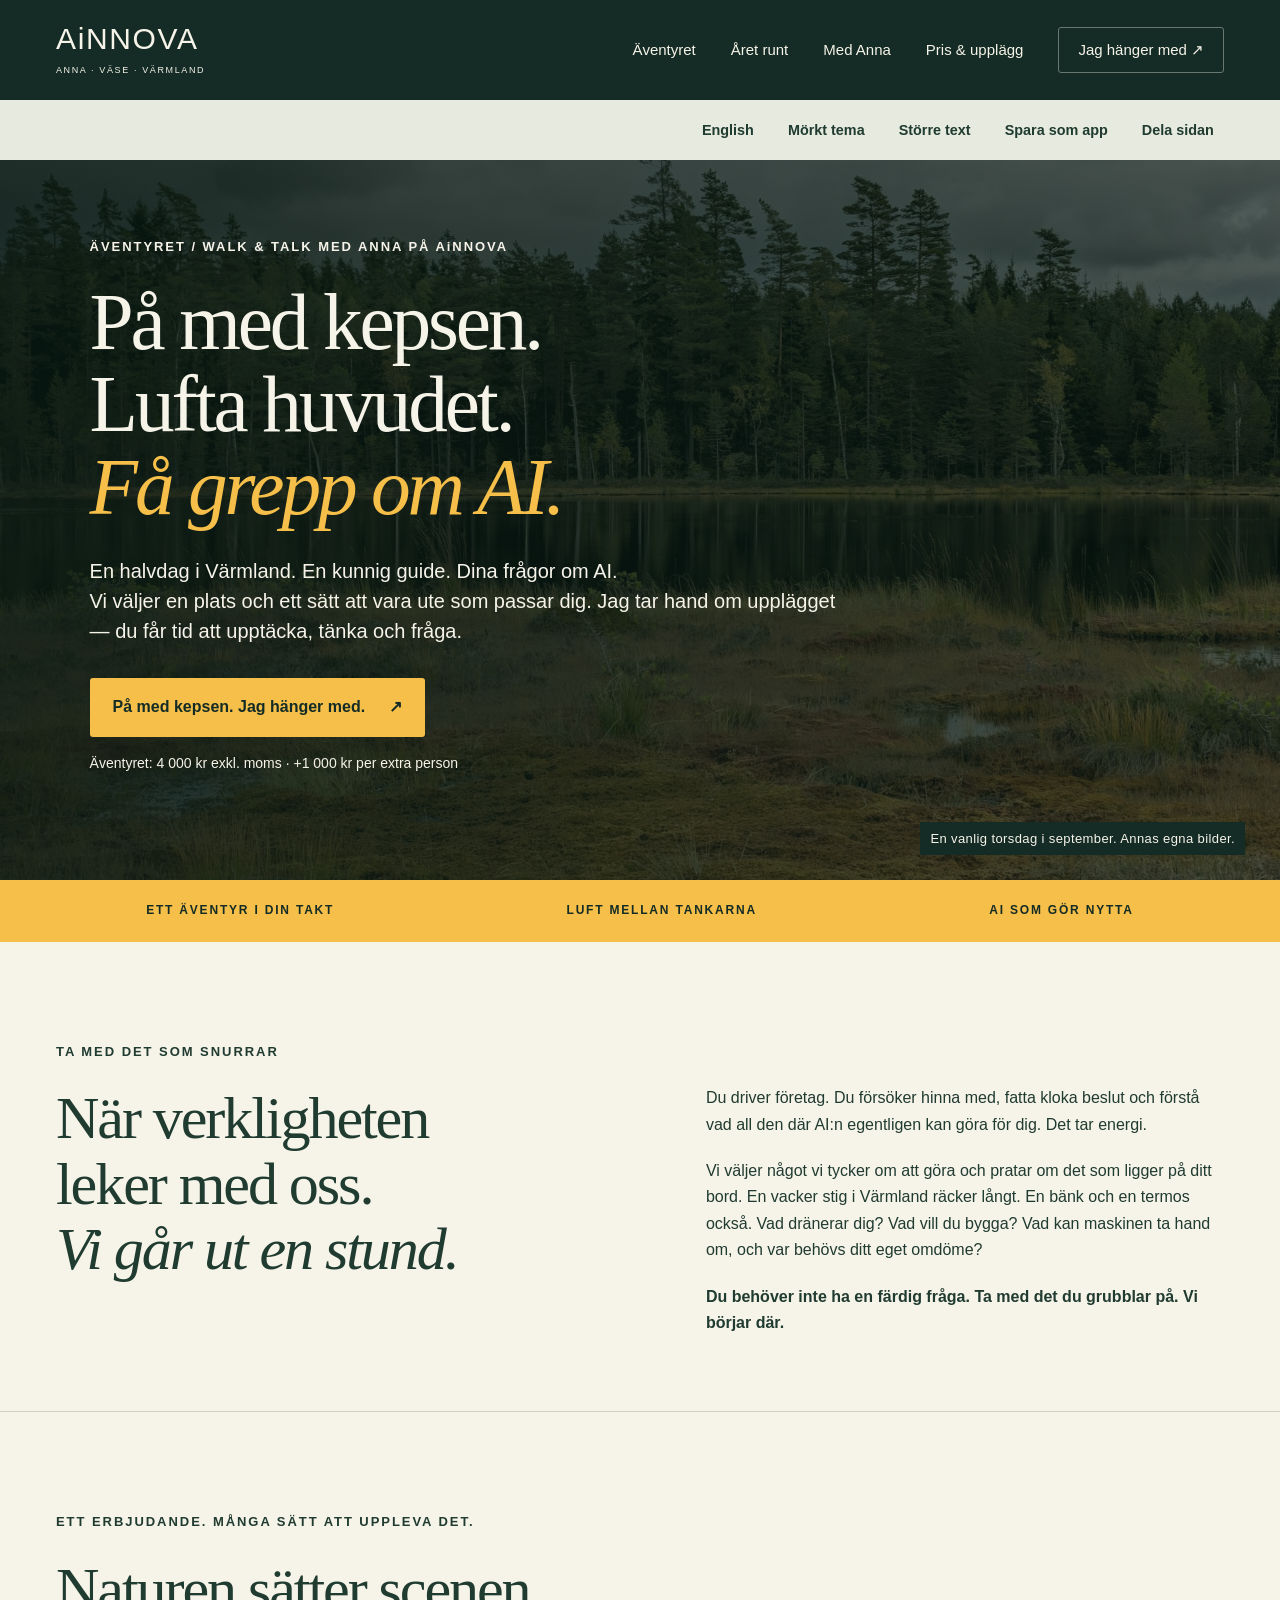
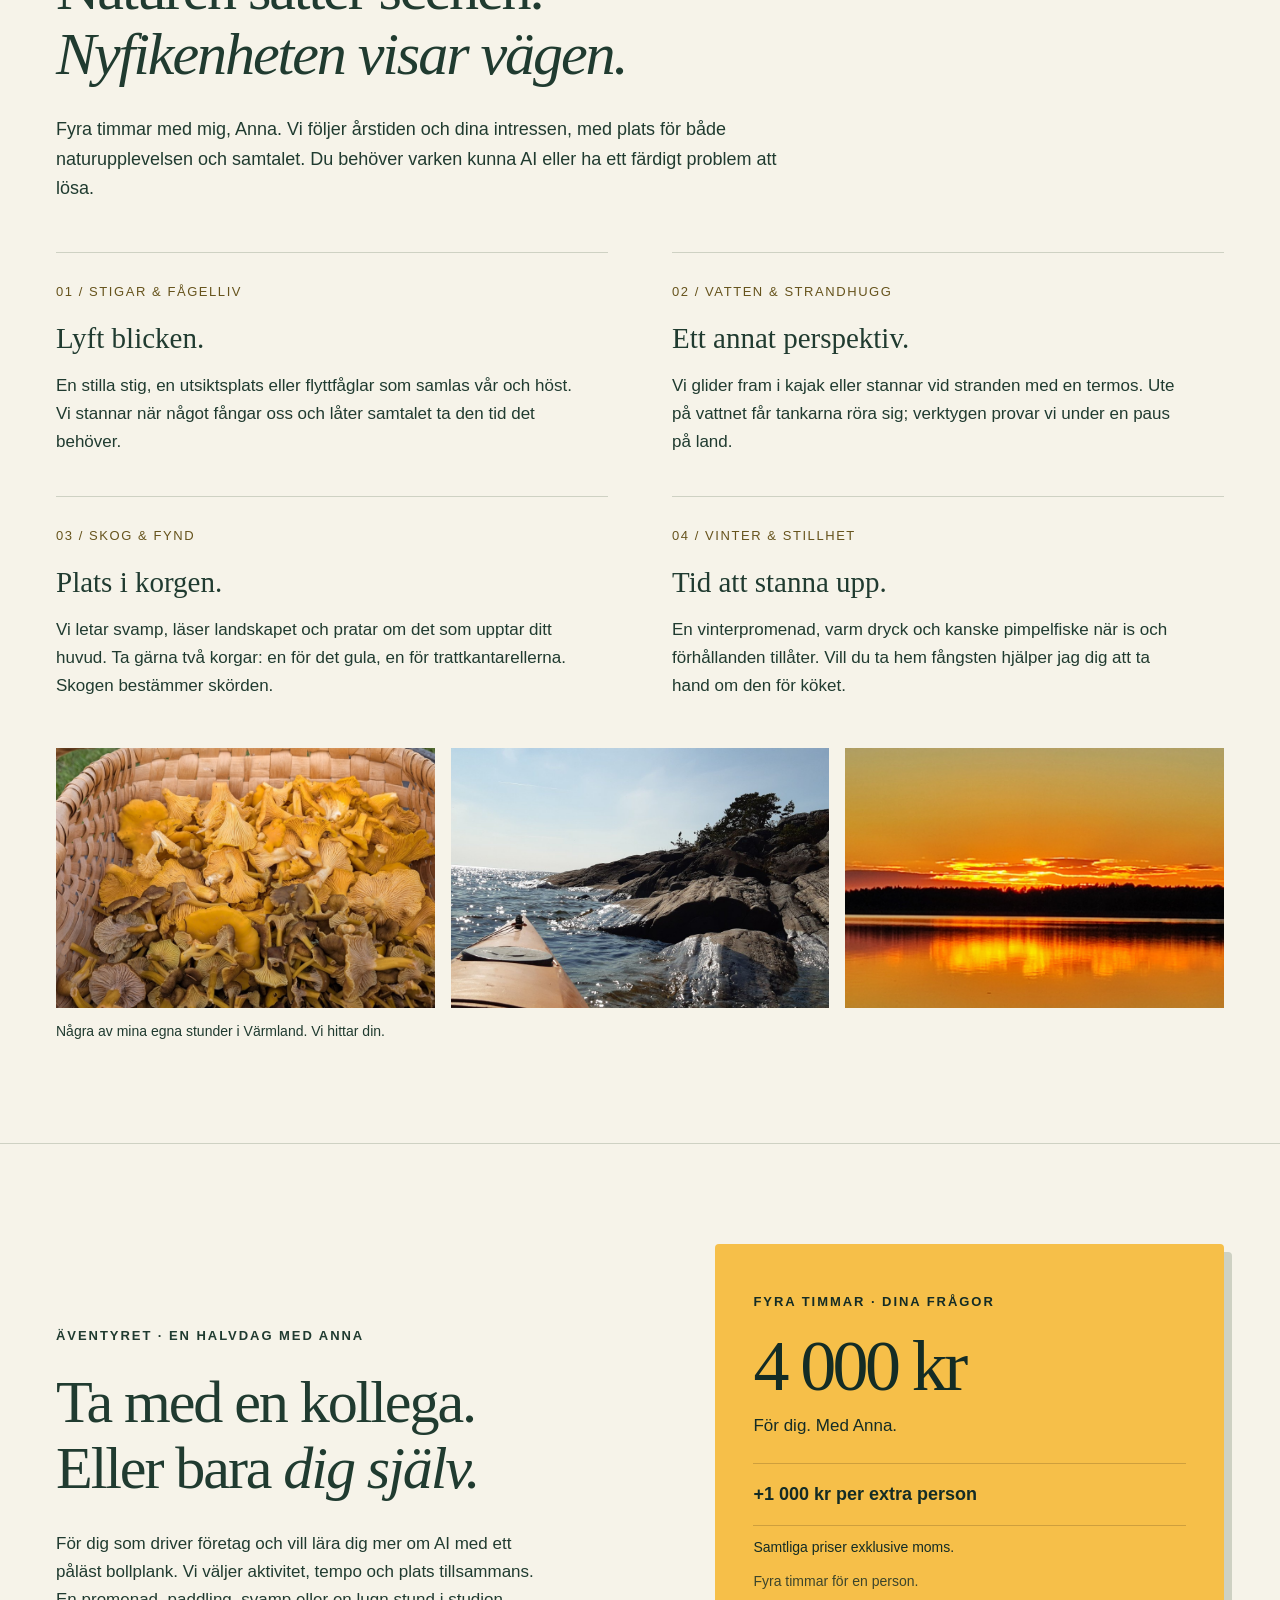
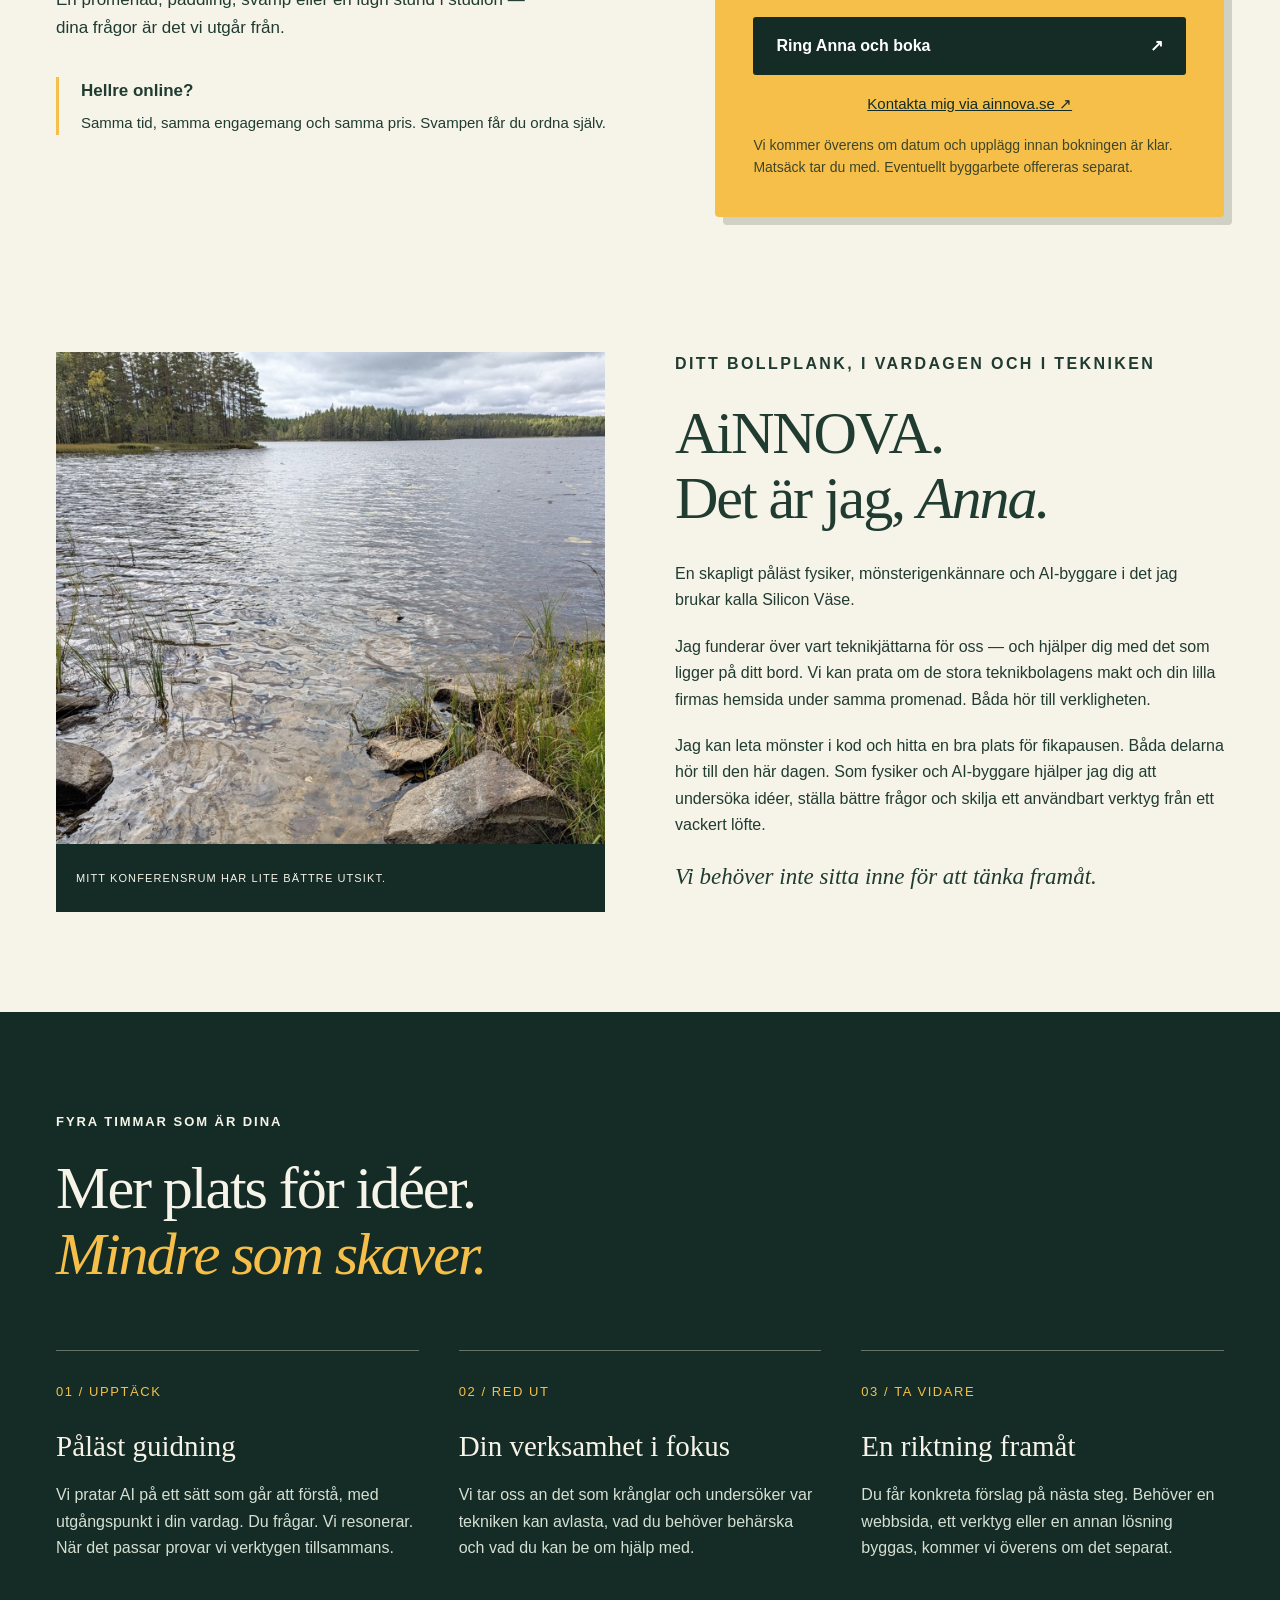
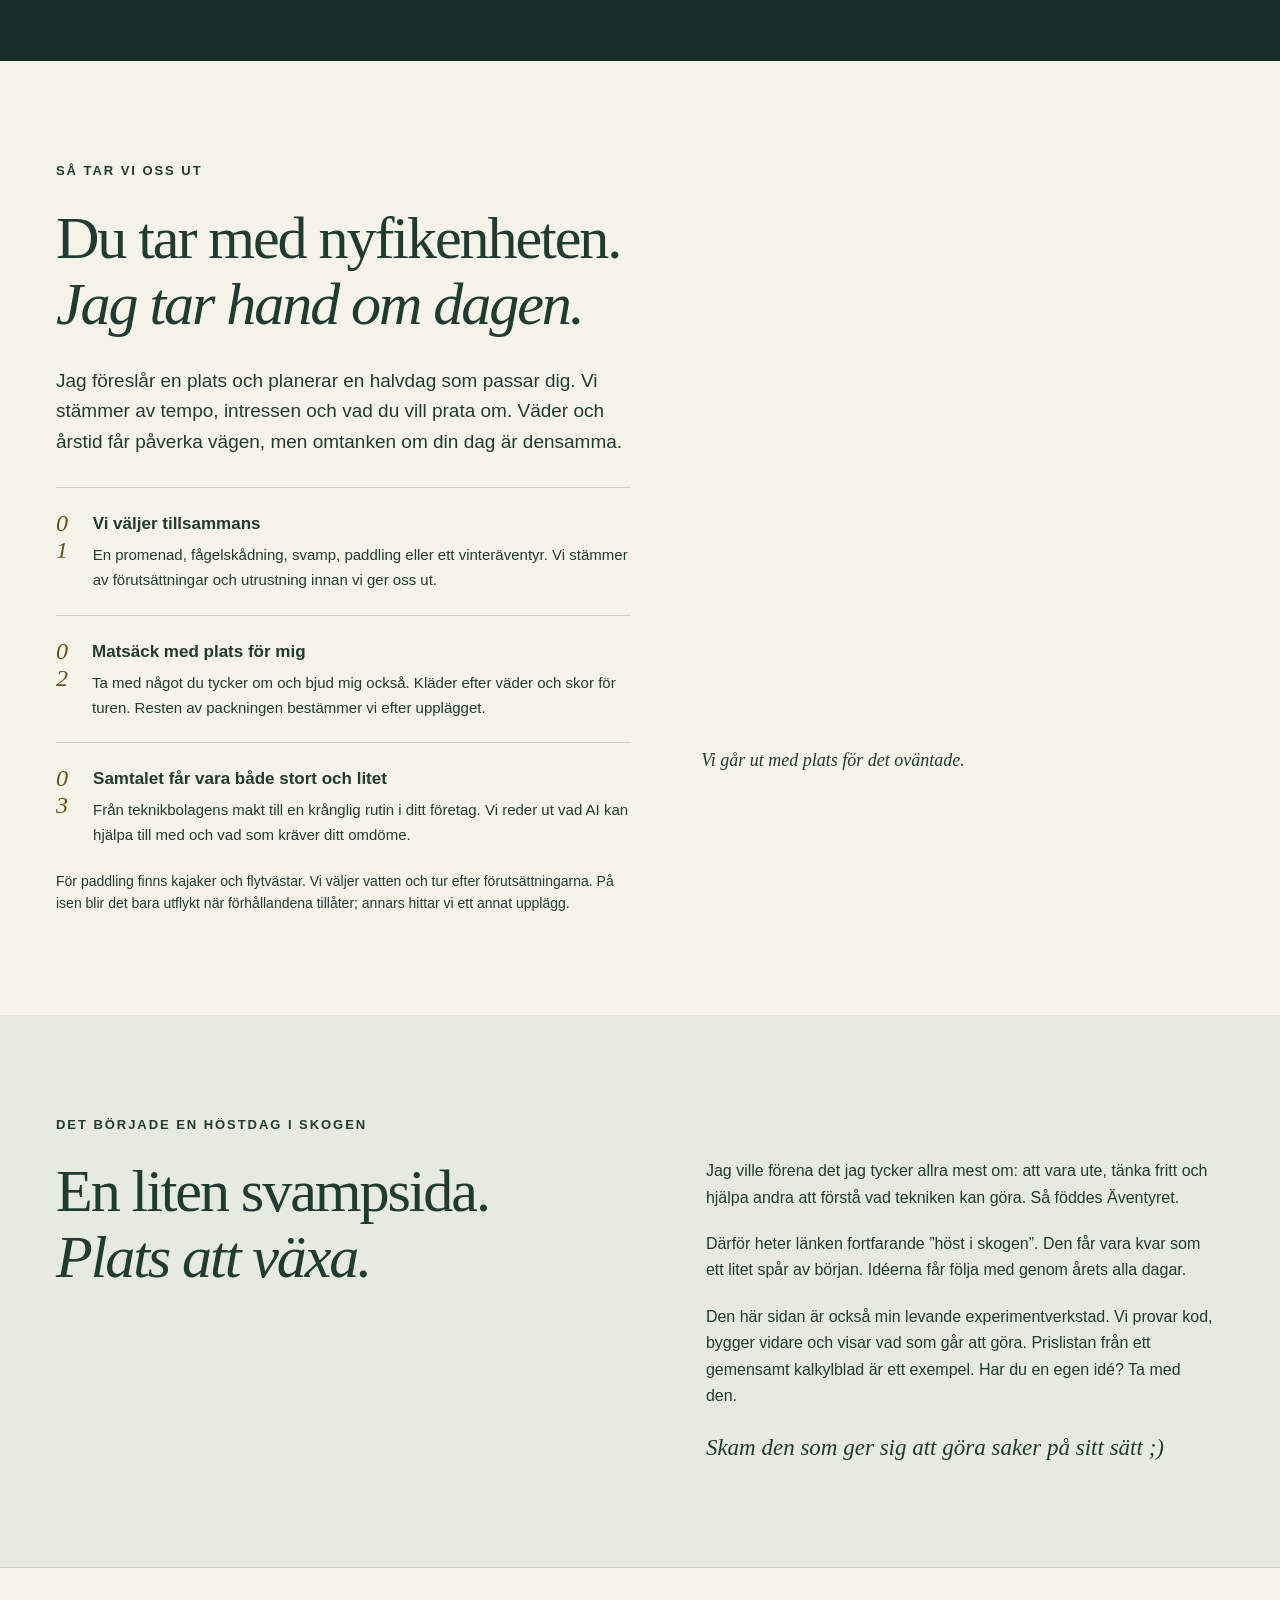
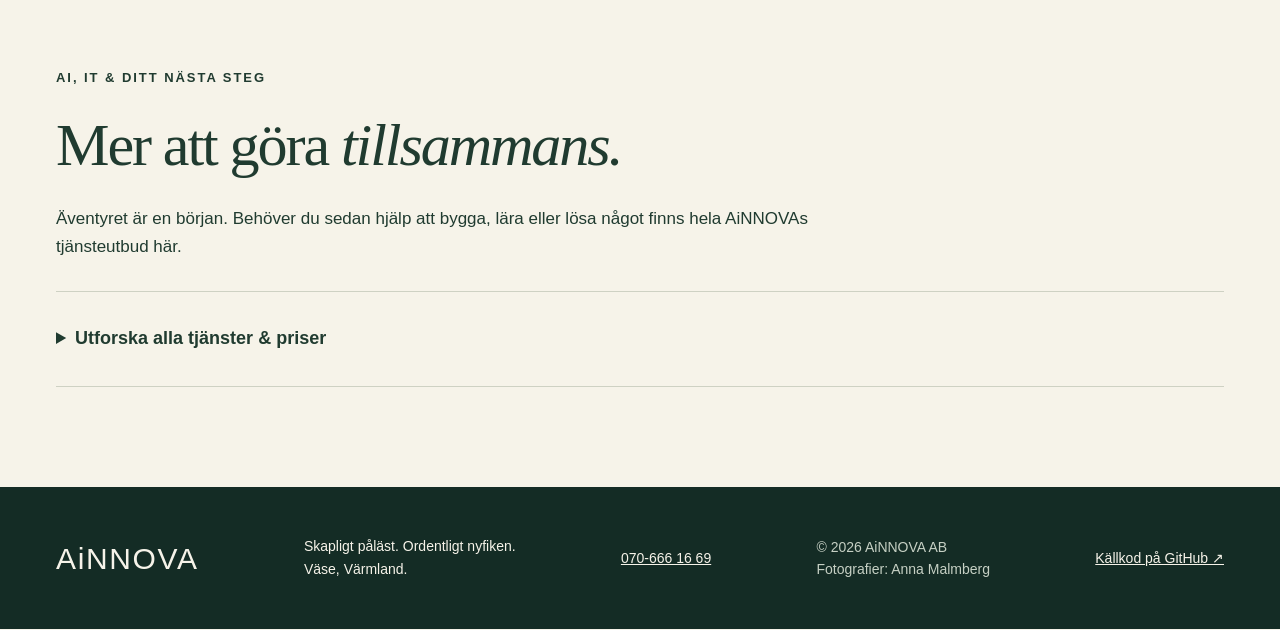
==== commit d8f399f0: "Center the Adventure, include full catalogue and add accessible color themes" ====
--- a/index.html
+++ b/index.html
@@ -7,9 +7,10 @@
 <meta name="description" content="Fyra timmar med Anna: personlig AI-vägledning och ett äventyr i din takt. Promenad, paddling, svamp eller ett samtal inne. För dig som driver företag.">
 <meta name="theme-color" content="#142c25">
 <link rel="icon" href="assets/favicon.ico" sizes="any"><link rel="icon" href="assets/icon.svg" type="image/svg+xml">
+<script src="theme.js"></script>
 <link rel="stylesheet" href="style.css">
 <link rel="manifest" href="manifest.webmanifest"><link rel="apple-touch-icon" href="assets/icon-180.png">
-<meta name="apple-mobile-web-app-capable" content="yes"><meta name="apple-mobile-web-app-title" content="AiNNOVA"><meta name="color-scheme" content="light"><meta name="referrer" content="strict-origin-when-cross-origin">
+<meta name="apple-mobile-web-app-capable" content="yes"><meta name="apple-mobile-web-app-title" content="AiNNOVA"><meta name="color-scheme" content="light dark"><meta name="referrer" content="strict-origin-when-cross-origin">
 <link rel="canonical" href="https://annamalmberg2.github.io/ainnova-host-i-skogen/"><link rel="alternate" hreflang="sv" href="https://annamalmberg2.github.io/ainnova-host-i-skogen/"><link rel="alternate" hreflang="en" href="https://annamalmberg2.github.io/ainnova-host-i-skogen/en.html"><link rel="alternate" hreflang="x-default" href="https://annamalmberg2.github.io/ainnova-host-i-skogen/">
 <meta property="og:type" content="website"><meta property="og:site_name" content="AiNNOVA"><meta property="og:title" content="Äventyret med Anna · Fyra timmar, dina frågor"><meta property="og:description" content="Fyra timmar med Anna: personlig AI-vägledning och ett äventyr i din takt. Promenad, paddling, svamp eller ett samtal inne. För dig som driver företag."><meta property="og:url" content="https://annamalmberg2.github.io/ainnova-host-i-skogen/"><meta property="og:locale" content="sv_SE"><meta property="og:image" content="https://annamalmberg2.github.io/ainnova-host-i-skogen/assets/skog.jpg"><meta property="og:image:alt" content="Höstskog och stilla vatten i Värmland"><meta name="twitter:card" content="summary_large_image"><meta name="twitter:title" content="Äventyret · På med kepsen. Få grepp om AI."><meta name="twitter:description" content="Fyra timmar med Anna: personlig AI-vägledning och ett äventyr i din takt. Promenad, paddling, svamp eller ett samtal inne. För dig som driver företag."><meta name="twitter:image" content="https://annamalmberg2.github.io/ainnova-host-i-skogen/assets/skog.jpg">
 <script src="app.js" defer></script>
@@ -17,22 +18,20 @@
 </head>
 <body>
 <a class="skip" href="#innehall">Till innehållet</a>
-<header><a class="brand" href="#">AiNNOVA<span>ANNA · VÄSE · VÄRMLAND</span></a><nav aria-label="Huvudmeny"><a href="#halvdagen">Äventyret</a><a href="#paddling">Paddling</a><a href="#prislista">Prislista</a><a href="#packlista">Packlistan</a><a class="nav-book" href="#boka">Jag hänger med ↗</a></nav></header>
-<div class="access-bar" aria-label="Språk och läsinställningar"><a href="en.html" lang="en" hreflang="en">English</a><button id="text-size" type="button" aria-pressed="false" hidden>Större text</button><button id="install" type="button" hidden>Spara som app</button><button id="share" type="button" hidden>Dela sidan</button></div><main id="innehall" tabindex="-1">
+<header><a class="brand" href="#">AiNNOVA<span>ANNA · VÄSE · VÄRMLAND</span></a><nav aria-label="Huvudmeny"><a href="#halvdagen">Äventyret</a><a href="#aret-runt">Året runt</a><a href="#anna">Med Anna</a><a href="#boka">Pris & upplägg</a><a class="nav-book" href="#boka">Jag hänger med ↗</a></nav></header>
+<div class="access-bar" aria-label="Språk och läsinställningar"><a href="en.html" lang="en" hreflang="en">English</a><button id="theme-toggle" type="button" hidden>Mörkt tema</button><button id="text-size" type="button" aria-pressed="false" hidden>Större text</button><button id="install" type="button" hidden>Spara som app</button><button id="share" type="button" hidden>Dela sidan</button></div><main id="innehall" tabindex="-1">
 <section class="hero">
 <img class="hero-photo" src="assets/skog.jpg" alt="Höstfärgad myr och stilla vatten framför skogen i Värmland" fetchpriority="high" width="1800" height="1350">
-<div class="hero-shade"></div><div class="hero-content"><p class="eyebrow">ÄVENTYRET / WALK & TALK MED ANNA PÅ AiNNOVA</p><h1>På med kepsen.<br>Lufta huvudet.<br><em>Få grepp om AI.</em></h1><p class="intro">Fyra timmar för dina frågor, ditt företag och nya tankar.<br>Vi promenerar, paddlar eller slår oss ner. Du behöver varken gilla svamp eller vara friluftsmänniska.</p><a class="button gold" href="#boka">På med kepsen. Jag hänger med. <span>↗</span></a><p class="hero-meta">Äventyret: <span data-adventure-price>4 000 kr</span> exkl. moms · +1 000 kr per extra person</p></div><div class="photo-note">En vanlig torsdag i september. Annas egna bilder.</div>
+<div class="hero-shade"></div><div class="hero-content"><p class="eyebrow">ÄVENTYRET / WALK & TALK MED ANNA PÅ AiNNOVA</p><h1>På med kepsen.<br>Lufta huvudet.<br><em>Få grepp om AI.</em></h1><p class="intro">En halvdag i Värmland. En kunnig guide. Dina frågor om AI.<br>Vi väljer en plats och ett sätt att vara ute som passar dig. Jag tar hand om upplägget — du får tid att upptäcka, tänka och fråga.</p><a class="button gold" href="#boka">På med kepsen. Jag hänger med. <span>↗</span></a><p class="hero-meta">Äventyret: <span data-adventure-price>4 000 kr</span> exkl. moms · +1 000 kr per extra person</p></div><div class="photo-note">En vanlig torsdag i september. Annas egna bilder.</div>
 </section>
 <div class="ribbon"><span>ETT ÄVENTYR I DIN TAKT</span><span>LUFT MELLAN TANKARNA</span><span>AI SOM GÖR NYTTA</span></div>
 <section class="opening wrap" id="halvdagen"><p class="eyebrow">TA MED DET SOM SNURRAR</p><div class="split"><h2>När verkligheten<br>leker med oss.<br><em>Vi går ut en stund.</em></h2><div class="prose"><p>Du driver företag. Du försöker hinna med, fatta kloka beslut och förstå vad all den där AI:n egentligen kan göra för dig. Det tar energi.</p><p>Vi väljer något vi tycker om att göra och pratar om det som ligger på ditt bord. En vacker stig i Värmland räcker långt. En bänk och en termos också. Vad dränerar dig? Vad vill du bygga? Vad kan maskinen ta hand om, och var behövs ditt eget omdöme?</p><p class="strong">Du behöver inte ha en färdig fråga. Ta med det du grubblar på. Vi börjar där.</p></div></div></section>
-<section class="possibilities wrap" id="aret-runt"><p class="eyebrow">SAMMA ANNA. NYA UTSIKTER.</p><h2>Äventyret börjar med<br><em>vad som passar dig.</em></h2><div class="three"><article><span class="number">01 / ENKELT ATT BÖRJA</span><h3>En stig. Ett samtal.</h3><p>Vi tar en promenad i Värmland, i din takt. Eller sätter oss med en kaffe. Du behöver ingen utrustning och inga förkunskaper i AI för att börja prata.</p></article><article><span class="number">02 / FÖLJ ÅRSTIDEN</span><h3>Korg, kajak eller vinteridé?</h3><p>Svamp när skogen bjuder, paddling när vattnet lockar. Kanske blir det pimpel i vinter? Vi väljer efter intresse, väder och förutsättningar. Isen måste förstås vara säker.</p></article><article><span class="number">03 / PLATS FÖR DIG</span><h3>Äventyret kan vara en idé.</h3><p>Hellre inne eller online? Vi kan ses där också. Det viktiga är tiden att förstå, pröva och upptäcka vad AI kan hjälpa just dig med.</p></article></div></section>
-<section class="anna wrap"><div class="anna-image"><img src="assets/sjon.jpg" alt="Vatten, stenar och en lugn fikaplats vid sjön" loading="lazy" width="1800" height="1350"><span>MITT KONFERENSRUM HAR LITE BÄTTRE UTSIKT.</span></div><div class="anna-text"><p class="eyebrow">DITT BOLLPLANK, I VARDAGEN OCH I TEKNIKEN</p><h2>AiNNOVA.<br>Det är jag, <em>Anna.</em></h2><p>En skapligt påläst fysiker, mönsterigenkännare och AI-byggare i det jag brukar kalla Silicon Väse.</p><p>Jag funderar över vart teknikjättarna för oss — och hjälper dig med det som ligger på ditt bord. Vi kan prata om de stora teknikbolagens makt och din lilla firmas hemsida under samma promenad. Båda hör till verkligheten.</p><p>Jag bygger själv med AI. En stor del av nyttan börjar med att förstå vad som går att beställa, vad som är värt att göra och vilka krav du ska ställa.</p><p class="signature">Vi behöver inte sitta inne för att tänka framåt.</p></div></section>
+<section class="possibilities wrap" id="aret-runt"><p class="eyebrow">ETT ERBJUDANDE. MÅNGA SÄTT ATT UPPLEVA DET.</p><h2>Naturen sätter scenen.<br><em>Nyfikenheten visar vägen.</em></h2><p class="section-lead">Fyra timmar med mig, Anna. Vi följer årstiden och dina intressen, med plats för både naturupplevelsen och samtalet. Du behöver varken kunna AI eller ha ett färdigt problem att lösa.</p><div class="adventure-grid"><article><span class="number">01 / STIGAR & FÅGELLIV</span><h3>Lyft blicken.</h3><p>En stilla stig, en utsiktsplats eller flyttfåglar som samlas vår och höst. Vi stannar när något fångar oss och låter samtalet ta den tid det behöver.</p></article><article><span class="number">02 / VATTEN & STRANDHUGG</span><h3>Ett annat perspektiv.</h3><p>Vi glider fram i kajak eller stannar vid stranden med en termos. Ute på vattnet får tankarna röra sig; verktygen provar vi under en paus på land.</p></article><article><span class="number">03 / SKOG & FYND</span><h3>Plats i korgen.</h3><p>Vi letar svamp, läser landskapet och pratar om det som upptar ditt huvud. Ta gärna två korgar: en för det gula, en för trattkantarellerna. Skogen bestämmer skörden.</p></article><article><span class="number">04 / VINTER & STILLHET</span><h3>Tid att stanna upp.</h3><p>En vinterpromenad, varm dryck och kanske pimpelfiske när is och förhållanden tillåter. Vill du ta hem fångsten hjälper jag dig att ta hand om den för köket.</p></article></div><div class="adventure-photos"><img src="assets/skord.jpg" width="1800" height="1350" alt="Svampkorg från Annas tur" loading="lazy"><img src="assets/paddling.jpg" width="1600" height="738" alt="Kajak vid klippor och vatten" loading="lazy"><img src="assets/kvallsljus.jpg" width="1600" height="1200" alt="Kvällsljus över sjön" loading="lazy"></div><p class="gallery-caption">Några av mina egna stunder i Värmland. Vi hittar din.</p></section>
+<section class="booking wrap" id="boka"><div><p class="eyebrow">ÄVENTYRET · EN HALVDAG MED ANNA</p><h2>Ta med en kollega.<br>Eller bara <em>dig själv.</em></h2><p>För dig som driver företag och vill lära dig mer om AI med ett påläst bollplank. Vi väljer aktivitet, tempo och plats tillsammans. En promenad, paddling, svamp eller en lugn stund i studion — dina frågor är det vi utgår från.</p><div class="online"><strong>Hellre online?</strong><p>Samma tid, samma engagemang och samma pris. Svampen får du ordna själv.</p></div></div><div class="price-card"><p class="eyebrow">FYRA TIMMAR · DINA FRÅGOR</p><div class="price" data-adventure-price>4 000 kr</div><p>För dig. Med Anna.</p><div class="extra">+1 000 kr per extra person</div><p class="vat">Samtliga priser exklusive moms.</p><p id="adventure-price-status" class="small" role="status">Fyra timmar för en person.</p><a class="button dark" href="tel:+46706661669">Ring Anna och boka <span>↗</span></a><a class="contact" href="https://ainnova.se/" target="_blank" rel="noopener">Kontakta mig via ainnova.se ↗</a><p class="small">Vi kommer överens om datum och upplägg innan bokningen är klar. Matsäck tar du med. Eventuellt byggarbete offereras separat.</p></div></section>
+<section class="anna wrap" id="anna"><div class="anna-image"><img src="assets/sjon.jpg" alt="Vatten, stenar och en lugn fikaplats vid sjön" loading="lazy" width="1800" height="1350"><span>MITT KONFERENSRUM HAR LITE BÄTTRE UTSIKT.</span></div><div class="anna-text"><p class="eyebrow">DITT BOLLPLANK, I VARDAGEN OCH I TEKNIKEN</p><h2>AiNNOVA.<br>Det är jag, <em>Anna.</em></h2><p>En skapligt påläst fysiker, mönsterigenkännare och AI-byggare i det jag brukar kalla Silicon Väse.</p><p>Jag funderar över vart teknikjättarna för oss — och hjälper dig med det som ligger på ditt bord. Vi kan prata om de stora teknikbolagens makt och din lilla firmas hemsida under samma promenad. Båda hör till verkligheten.</p><p>Jag kan leta mönster i kod och hitta en bra plats för fikapausen. Båda delarna hör till den här dagen. Som fysiker och AI-byggare hjälper jag dig att undersöka idéer, ställa bättre frågor och skilja ett användbart verktyg från ett vackert löfte.</p><p class="signature">Vi behöver inte sitta inne för att tänka framåt.</p></div></section>
 <section class="takeaway"><div class="wrap"><p class="eyebrow">FYRA TIMMAR SOM ÄR DINA</p><h2>Mer plats för idéer.<br><em>Mindre som skaver.</em></h2><div class="three"><article><span class="number">01 / UPPTÄCK</span><h3>Påläst guidning</h3><p>Vi pratar AI på ett sätt som går att förstå, med utgångspunkt i din vardag. Du frågar. Vi resonerar. När det passar provar vi verktygen tillsammans.</p></article><article><span class="number">02 / RED UT</span><h3>Din verksamhet i fokus</h3><p>Vi tar oss an det som krånglar och undersöker var tekniken kan avlasta, vad du behöver behärska och vad du kan be om hjälp med.</p></article><article><span class="number">03 / TA VIDARE</span><h3>En riktning framåt</h3><p>Du får konkreta förslag på nästa steg. Behöver en webbsida, ett verktyg eller en annan lösning byggas, kommer vi överens om det separat.</p></article></div></div></section>
-<section class="packing wrap" id="packlista"><div class="packing-copy"><p class="eyebrow">NÄR DU VÄLJER SVAMPTUREN</p><h2>Kepsen på.<br><em>Två korgar med.</em></h2><p class="lead">En för de gula kantarellerna. En för trattkantarellerna. Och en liten extra påse för allt det andra vi ramlar över.</p><ul><li><span>01</span><div><strong>Två korgar + en extrapåse</strong><p>Vi går ut med plats för fynd. Vad som följer med hem avgör skogen.</p></div></li><li><span>02</span><div><strong>Skor för skogen, kläder för vädret</strong><p>Och kepsen, förstås. Vi stämmer av plats och upplägg när vi bokar.</p></div></li><li><span>03</span><div><strong>Din bästa matsäck — för oss båda</strong><p>Du ordnar maten. Jag står för guidningen. Bjud mig på något du tycker om. Jag äter allt — i matsäcken.</p></div></li><li><span>04</span><div><strong>Det som upptar ditt huvud</strong><p>Stora frågor, små bekymmer och idéer som inte vill släppa.</p></div></li></ul></div><figure class="harvest"><img src="assets/skord.jpg" alt="Annas svampkorg med gula kantareller och trattkantareller" loading="lazy" width="1800" height="1350"><figcaption>Från min tur den 17 september. Bunkra lite inför vintern.</figcaption></figure></section>
-<div class="photo-pair wrap"><img src="assets/kantareller.jpg" alt="Gula kantareller mellan mossan och blåbärsriset" loading="lazy" width="1800" height="1350"><img src="assets/mossa.jpg" alt="Svampfynd bland kvistar och grön mossa" loading="lazy" width="1800" height="1350"></div>
+<section class="packing wrap" id="packlista"><div class="packing-copy"><p class="eyebrow">SÅ TAR VI OSS UT</p><h2>Du tar med nyfikenheten.<br><em>Jag tar hand om dagen.</em></h2><p class="lead">Jag föreslår en plats och planerar en halvdag som passar dig. Vi stämmer av tempo, intressen och vad du vill prata om. Väder och årstid får påverka vägen, men omtanken om din dag är densamma.</p><ul><li><span>01</span><div><strong>Vi väljer tillsammans</strong><p>En promenad, fågelskådning, svamp, paddling eller ett vinteräventyr. Vi stämmer av förutsättningar och utrustning innan vi ger oss ut.</p></div></li><li><span>02</span><div><strong>Matsäck med plats för mig</strong><p>Ta med något du tycker om och bjud mig också. Kläder efter väder och skor för turen. Resten av packningen bestämmer vi efter upplägget.</p></div></li><li><span>03</span><div><strong>Samtalet får vara både stort och litet</strong><p>Från teknikbolagens makt till en krånglig rutin i ditt företag. Vi reder ut vad AI kan hjälpa till med och vad som kräver ditt omdöme.</p></div></li></ul><p id="paddling" class="small">För paddling finns kajaker och flytvästar. Vi väljer vatten och tur efter förutsättningarna. På isen blir det bara utflykt när förhållandena tillåter; annars hittar vi ett annat upplägg.</p></div><figure class="host-photo"><img src="assets/kantareller.jpg" width="1800" height="1350" loading="lazy" alt="Kantareller i skogens mossa"><figcaption>Vi går ut med plats för det oväntade.</figcaption></figure></section>
 
-<section class="paddling" id="paddling"><div class="wrap"><p class="eyebrow">SAMMA NYFIKENHET. EN ANNAN UTSIKT.</p><div class="split"><h2>Lägg i paddeln.<br><em>Låt tankarna röra sig.</em></h2><div class="prose"><p>Hellre kajak än svampkorg? Följ med ut på vattnet och prata om AI, ditt företag och allt det där du vill få grepp om.</p><p>Vi paddlar, gör strandhugg och tar dina frågor i din takt. När vi vill prova verktygen gör vi det under en paus på land. Du behöver inte komma med en färdig beställning.</p></div></div><figure class="paddle-photo"><img src="assets/paddling.jpg" width="1600" height="738" alt="Utsikt från en kajak intill solbelysta klippor och glittrande vatten" loading="lazy"><figcaption>Ett annat sätt att få perspektiv. Bilder från mina egna turer.</figcaption></figure><div class="paddle-details"><div><h3>Kajak, AI och ett strandhugg.</h3><p>Kajaker och flytvästar finns. Ta med kläder efter väder, vattentät påse för telefonen och matsäck till dig och mig.</p><p>Paddlingen är ett sätt att välja Äventyret: fyra timmar med Anna, till paketpriset nedan. Vi stämmer av plats, utrustning och upplägg vid bokning och anpassar turen efter väder och förutsättningar. Hellre landbacken? Vi kan promenera, ses i studion eller prata AI över pingis eller schack.</p><a class="button gold" href="tel:+46706661669">Prata paddling med Anna <span>↗</span></a></div><figure><img src="assets/kvallsljus.jpg" width="1600" height="1200" alt="Gyllene kvällsljus speglas i en stilla sjö" loading="lazy"><figcaption>Plats för både eftertanke och nya idéer.</figcaption></figure></div><p class="signature">Skam den som ger sig att göra saker på sitt sätt ;)</p></div></section>
-<section class="booking wrap" id="boka"><div><p class="eyebrow">ÄVENTYRET · EN HALVDAG MED ANNA</p><h2>Ta med en kollega.<br>Eller bara <em>dig själv.</em></h2><p>För dig som driver företag och vill lära dig mer om AI med ett påläst bollplank. Vi väljer aktivitet, tempo och plats tillsammans. En promenad, paddling, svamp eller en lugn stund i studion — dina frågor är det vi utgår från.</p><div class="online"><strong>Hellre online?</strong><p>Samma tid, samma engagemang och samma pris. Svampen får du ordna själv.</p></div></div><div class="price-card"><p class="eyebrow">FYRA TIMMAR · DINA FRÅGOR</p><div class="price" data-adventure-price>4 000 kr</div><p>För dig. Med Anna.</p><div class="extra">+1 000 kr per extra person</div><p class="vat">Samtliga priser exklusive moms.</p><p id="adventure-price-status" class="small" role="status">Grundpris 4 000 kr. Aktuellt pris bekräftas vid bokning.</p><a class="button dark" href="tel:+46706661669">Ring Anna och boka <span>↗</span></a><a class="contact" href="https://ainnova.se/" target="_blank" rel="noopener">Kontakta mig via ainnova.se ↗</a><p class="small">Vi kommer överens om datum och upplägg innan bokningen är klar. Matsäck tar du med. Eventuellt byggarbete offereras separat.</p></div></section>
 <section class="origin wrap" id="historien"><p class="eyebrow">DET BÖRJADE EN HÖSTDAG I SKOGEN</p><div class="split"><h2>En liten svampsida.<br><em>Plats att växa.</em></h2><div class="prose"><p>Jag ville förena det jag tycker allra mest om: att vara ute, tänka fritt och hjälpa andra att förstå vad tekniken kan göra. Så föddes Äventyret.</p><p>Därför heter länken fortfarande ”höst i skogen”. Den får vara kvar som ett litet spår av början. Idéerna får följa med genom årets alla dagar.</p><p>Den här sidan är också min levande experimentverkstad. Vi provar kod, bygger vidare och visar vad som går att göra. Prislistan från ett gemensamt kalkylblad är ett exempel. Har du en egen idé? Ta med den.</p><p class="signature">Skam den som ger sig att göra saker på sitt sätt ;)</p></div></div></section>
-<section class="shared-prices wrap" id="prislista" aria-labelledby="prices-title"><p class="eyebrow">AI, IT & DITT NÄSTA STEG</p><h2 id="prices-title">En källa. <em>Fler möjligheter.</em></h2><p class="price-intro">Det finns mer vi kan göra tillsammans. Här ser du ett urval av tjänster och priser från mitt gemensamma kalkylblad. Samma information kan följa med till olika webbsidor, med de kategorier som passar just där.</p><p>Samtliga priser exklusive moms. Här finns också Äventyret. Grundpriset i erbjudandet ovan hämtas från samma rad. Tillägget för extra personer och upplägget beskrivs här på sidan.</p><div class="price-controls" hidden><label for="price-category">Välj kategori</label><select id="price-category"></select><button id="price-refresh" type="button">Uppdatera priser</button></div><p id="prices-status" role="status" aria-live="polite">Hämtar aktuella priser…</p><div id="price-results" aria-busy="true"></div><noscript><p>Aktivera JavaScript för att hämta den gemensamma prislistan, eller kontakta Anna för aktuella priser.</p><a href="https://ainnova.se/kontakt">Kontakta Anna</a></noscript></section></main><footer><a class="brand" href="https://ainnova.se/">AiNNOVA</a><p>Skapligt påläst. Ordentligt nyfiken.<br>Väse, Värmland.</p><a href="tel:+46706661669">070-666 16 69</a><p class="small">© 2026 AiNNOVA AB<br>Fotografier: Anna Malmberg</p><a class="source-link" href="https://github.com/Annamalmberg2/ainnova-host-i-skogen" target="_blank" rel="noopener">Källkod på GitHub ↗</a></footer>
+<section class="shared-prices wrap" id="prislista" aria-labelledby="prices-title"><p class="eyebrow">AI, IT & DITT NÄSTA STEG</p><h2 id="prices-title">Mer att göra <em>tillsammans.</em></h2><p class="price-intro">Äventyret är en början. Behöver du sedan hjälp att bygga, lära eller lösa något finns hela AiNNOVAs tjänsteutbud här.</p><details class="catalog"><summary>Utforska alla tjänster & priser</summary><p>Alla priser exklusive moms. Äventyrets grundpris hämtas från samma prislista. Fyra timmar och tillägget för fler deltagare gäller enligt erbjudandet ovan.</p><div class="price-controls" hidden><label for="price-category">Välj kategori</label><select id="price-category"></select><button id="price-refresh" type="button">Uppdatera priser</button></div><p id="prices-status" role="status" aria-live="polite">Hämtar aktuella priser…</p><div id="price-results" aria-busy="true"></div><noscript><p>Aktivera JavaScript för att hämta den gemensamma prislistan, eller kontakta Anna för aktuella priser.</p><a href="https://ainnova.se/kontakt">Kontakta Anna</a></noscript><a class="sheet-source" href="https://docs.google.com/spreadsheets/d/100PEqY3XRUEuU4xr8TG1np9TGmksDdTHOjvTgjWZd1M/edit?usp=sharing" target="_blank" rel="noopener">Öppna prislistans kalkylblad ↗</a></details></section></main><footer><a class="brand" href="https://ainnova.se/">AiNNOVA</a><p>Skapligt påläst. Ordentligt nyfiken.<br>Väse, Värmland.</p><a href="tel:+46706661669">070-666 16 69</a><p class="small">© 2026 AiNNOVA AB<br>Fotografier: Anna Malmberg</p><a class="source-link" href="https://github.com/Annamalmberg2/ainnova-host-i-skogen" target="_blank" rel="noopener">Källkod på GitHub ↗</a></footer>
 <dialog id="install-help" aria-labelledby="install-title"><h2 id="install-title">Spara AiNNOVA som app</h2><p>På iPhone eller iPad: öppna sidan i Safari, tryck på Dela och välj Lägg till på hemskärmen.</p><p>På Android: öppna sidan i Chrome och välj Installera app eller Lägg till på startskärmen i menyn.</p><p>På dator: leta efter installationssymbolen i adressfältet i Chrome eller Edge. I Safari väljer du Arkiv → Lägg till i Dock.</p><p id="offline-note">När sidan har sparats för offlinebruk kan du läsa den utan uppkoppling. Externa länkar och kontakt kräver anslutning.</p><form method="dialog"><button class="button dark">Stäng</button></form></dialog><p id="status" class="sr-only" role="status" aria-live="polite"></p></body></html>
--- a/style.css
+++ b/style.css
@@ -1,12 +1,35 @@
-:root{--forest:#142c25;--ink:#203b30;--gold:#f6bf49;--paper:#f6f3e9;--line:#ced1c3}*{box-sizing:border-box}html{scroll-behavior:smooth;scroll-padding-top:30px}body{margin:0;background:var(--paper);color:var(--ink);font:17px/1.65 -apple-system,BlinkMacSystemFont,'Segoe UI',sans-serif}a{color:inherit}img{display:block;max-width:100%;object-fit:cover}h1,h2,h3,p,figure{margin:0}h1,h2,h3{font-family:Georgia,'Times New Roman',serif;font-weight:400}h2{font-size:clamp(38px,4.7vw,68px);line-height:1.09;letter-spacing:-.035em}h3{font-size:29px;line-height:1.2}em{font-weight:400}p+p{margin-top:20px}.wrap{max-width:1280px;margin:auto;padding:100px 56px}.eyebrow{font-size:12px;font-weight:700;letter-spacing:.15em;line-height:1.5;margin-bottom:24px}header{height:100px;display:flex;align-items:center;justify-content:space-between;padding:0 56px;background:var(--forest);color:var(--paper)}.brand{text-decoration:none;font-size:30px;letter-spacing:.055em;font-weight:500;line-height:1.1}.brand span{display:block;font-size:9px;letter-spacing:.18em;margin-top:9px}nav{display:flex;align-items:center;gap:35px;font-size:14px}nav a{text-decoration:none}.nav-book{border:1px solid #687970;padding:10px 19px;border-radius:3px}.hero{position:relative;min-height:720px;display:flex;align-items:center;color:var(--paper);isolation:isolate}.hero-photo,.hero-shade{position:absolute;inset:0;width:100%;height:100%;z-index:-2}.hero-photo{object-position:center 60%}.hero-shade{z-index:-1;background:linear-gradient(90deg,rgba(8,24,18,.88),rgba(8,24,18,.76) 65%,rgba(8,24,18,.70))}.hero-content{padding:64px 7%;width:100%}h1{font-size:clamp(52px,6.2vw,91px);line-height:1.04;letter-spacing:-.04em}h1 em{color:var(--gold)}.intro{font-size:20px;line-height:1.5;margin-top:28px}.button{min-height:54px;display:inline-flex;align-items:center;justify-content:space-between;gap:24px;padding:16px 23px;font-size:15px;font-weight:650;text-decoration:none;border-radius:3px;transition:transform .18s,background .18s}.button:hover{transform:translateY(-2px)}.gold{background:var(--gold);color:var(--forest);margin-top:32px}.hero-meta{font-size:13px;margin-top:15px}.photo-note{background:var(--forest);color:var(--paper);padding:6px 10px;position:absolute;bottom:25px;right:35px;font-size:11px;letter-spacing:.03em}.ribbon{background:var(--gold);display:flex;justify-content:space-around;padding:21px 30px;font-size:12px;font-weight:700;letter-spacing:.15em}.split{display:grid;grid-template-columns:1.1fr 1fr;gap:80px}.prose{max-width:510px}.strong{font-weight:650}.opening{padding-bottom:75px}.anna{display:grid;grid-template-columns:1fr 1fr;gap:70px;padding-top:35px}.anna-image{position:relative;min-height:560px}.anna-image img{height:100%;width:100%}.anna-image span{position:absolute;bottom:0;left:0;right:0;padding:25px 20px;background:var(--forest);color:var(--paper);font-size:11px;letter-spacing:.1em}.anna-text h2{margin-bottom:30px}.anna-text p{font-size:16px}.signature{font-family:Georgia,serif;font-style:italic;font-size:23px!important}.takeaway{background:var(--forest);color:var(--paper)}.takeaway h2 em{color:var(--gold)}.three{display:grid;grid-template-columns:repeat(3,1fr);gap:40px;margin-top:64px}.three article{border-top:1px solid #637366;padding-top:26px}.number{font-size:12px;letter-spacing:.12em;color:#66531c}.takeaway .number{color:var(--gold)}.three h3{margin:24px 0 18px}.three p{color:inherit;font-size:16px}.takeaway .three p{color:#d6dfd3}.packing{display:grid;grid-template-columns:1.1fr 1fr;gap:70px;align-items:start}.lead{font-size:19px;line-height:1.6;margin-top:30px}.packing ul{padding:0;list-style:none;margin:30px 0 0}.packing li{display:flex;gap:22px;border-top:1px solid var(--line);padding:22px 0}.packing li>span{font:italic 24px Georgia;color:#706531}.packing li p{font-size:15px;margin-top:5px}.harvest{margin-top:50px;transform:rotate(2deg);background:white;padding:12px;box-shadow:0 12px 30px #122b2515}.harvest img{height:560px;width:100%}.harvest figcaption{font:italic 17px/1.5 Georgia;padding:19px 10px}.photo-pair{padding-top:0;padding-bottom:70px;display:grid;grid-template-columns:1fr 1fr;gap:22px}.photo-pair img{width:100%;height:280px}.booking{border-top:1px solid var(--line);display:grid;grid-template-columns:1.1fr 1fr;gap:100px;align-items:center}.booking h2{margin-bottom:30px}.booking>div>p{max-width:480px}.online{margin-top:34px;border-left:3px solid var(--gold);padding-left:22px}.online p{font-size:15px;margin-top:6px}.price-card{padding:38px;background:var(--gold);border-radius:4px;box-shadow:8px 8px 0 #dddfcf}.price-card .eyebrow{margin-bottom:18px}.price{font:70px/1 Georgia;letter-spacing:-.05em}.price span{font-size:30px}.price-card>p{margin-top:10px}.extra{border-top:1px solid #9b782f70;border-bottom:1px solid #9b782f70;padding:16px 0;margin-top:23px;font-size:18px;font-weight:600}.vat{font-size:13px}.dark{background:var(--forest);color:white;width:100%;margin-top:25px}.contact{display:block;text-align:center;font-size:14px;margin:17px 0}.small{font-size:12px;line-height:1.6}.price-card .small{color:#3d452b}footer{display:flex;justify-content:space-between;align-items:center;gap:30px;padding:48px 56px;background:var(--forest);color:var(--paper)}footer p,footer>a:not(.brand){font-size:14px}footer .small{font-size:12px;color:#c6d0c4}.skip{position:absolute;top:-100px;z-index:10;padding:12px;background:var(--gold)}.skip:focus{top:8px}a:focus-visible{outline:3px solid #cf7c22;outline-offset:5px}@media(min-width:1600px){.hero-content{max-width:1440px;margin:auto}.hero{min-height:800px}}@media(max-width:900px){header{padding:0 26px}nav{gap:18px}.wrap{padding:65px 28px}.split,.anna,.packing,.booking{gap:35px}.hero{min-height:680px}.hero-content{padding:60px 35px}h1{font-size:70px}.anna-image{min-height:480px}.harvest img{height:460px}.price-card{padding:25px}.price{font-size:60px}footer{padding:35px 28px;flex-wrap:wrap}.three{gap:25px}.photo-pair{padding-top:0}}@media(max-width:620px){header{height:85px;padding:0 21px}.brand{font-size:25px}.brand span{font-size:8px}nav>a:not(.nav-book){display:none}.nav-book{font-size:12px;padding:9px 12px}.hero{min-height:680px;align-items:flex-start}.hero-content{padding:58px 23px 85px}.hero .eyebrow{max-width:260px;font-size:10px}h1{font-size:clamp(44px,11.8vw,66px)}.hero-shade{background:rgba(8,24,18,.80)}.intro{font-size:17px}.button{font-size:14px;padding:15px 18px;gap:12px}.hero-meta{font-size:11px}.photo-note{left:23px;right:20px;font-size:10px}.ribbon{padding:17px 12px;gap:12px;font-size:8px;letter-spacing:.06em}.wrap{padding:58px 23px}.split,.anna,.packing,.booking,.three{grid-template-columns:1fr}.split{gap:28px}.anna{padding-top:0}.anna-image{height:380px;min-height:0}.anna-text h2{margin-bottom:23px}.three{margin-top:38px;gap:35px}.three h3{margin-top:14px}.packing{gap:20px}.harvest{margin:0 7px}.harvest img{height:390px}.photo-pair{padding-top:0;gap:12px}.photo-pair img{height:190px}.booking{gap:35px}.price-card{padding:30px 25px}.price{font-size:72px}footer{display:grid;grid-template-columns:1fr 1fr;gap:25px;padding:35px 23px}footer .brand{font-size:26px}footer p,footer>a:not(.brand){font-size:12px}}@media(prefers-reduced-motion:reduce){html{scroll-behavior:auto}.button{transition:none}}
+:root{--forest:#142c25;--ink:#203b30;--gold:#f6bf49;--paper:#f6f3e9;--line:#ced1c3;--surface:#e6eadf;--on-forest:#f6f3e9;--muted:#66531c;--control-border:#768678}*{box-sizing:border-box}html{scroll-behavior:smooth;scroll-padding-top:30px}body{margin:0;background:var(--paper);color:var(--ink);font:17px/1.65 -apple-system,BlinkMacSystemFont,'Segoe UI',sans-serif}a{color:inherit}img{display:block;max-width:100%;object-fit:cover}h1,h2,h3,p,figure{margin:0}h1,h2,h3{font-family:Georgia,'Times New Roman',serif;font-weight:400}h2{font-size:clamp(38px,4.7vw,68px);line-height:1.09;letter-spacing:-.035em}h3{font-size:29px;line-height:1.2}em{font-weight:400}p+p{margin-top:20px}.wrap{max-width:1280px;margin:auto;padding:100px 56px}.eyebrow{font-size:12px;font-weight:700;letter-spacing:.15em;line-height:1.5;margin-bottom:24px}header{height:100px;display:flex;align-items:center;justify-content:space-between;padding:0 56px;background:var(--forest);color:var(--on-forest)}.brand{text-decoration:none;font-size:30px;letter-spacing:.055em;font-weight:500;line-height:1.1}.brand span{display:block;font-size:9px;letter-spacing:.18em;margin-top:9px}nav{display:flex;align-items:center;gap:35px;font-size:14px}nav a{text-decoration:none}.nav-book{border:1px solid #687970;padding:10px 19px;border-radius:3px}.hero{position:relative;min-height:720px;display:flex;align-items:center;color:var(--on-forest);isolation:isolate}.hero-photo,.hero-shade{position:absolute;inset:0;width:100%;height:100%;z-index:-2}.hero-photo{object-position:center 60%}.hero-shade{z-index:-1;background:linear-gradient(90deg,rgba(8,24,18,.88),rgba(8,24,18,.76) 65%,rgba(8,24,18,.70))}.hero-content{padding:64px 7%;width:100%}h1{font-size:clamp(52px,6.2vw,91px);line-height:1.04;letter-spacing:-.04em}h1 em{color:var(--gold)}.intro{font-size:20px;line-height:1.5;margin-top:28px}.button{min-height:54px;display:inline-flex;align-items:center;justify-content:space-between;gap:24px;padding:16px 23px;font-size:15px;font-weight:650;text-decoration:none;border-radius:3px;transition:transform .18s,background .18s}.button:hover{transform:translateY(-2px)}.gold{background:var(--gold);color:var(--forest);margin-top:32px}.hero-meta{font-size:13px;margin-top:15px}.photo-note{background:var(--forest);color:var(--on-forest);padding:6px 10px;position:absolute;bottom:25px;right:35px;font-size:11px;letter-spacing:.03em}.ribbon{background:var(--gold);display:flex;justify-content:space-around;padding:21px 30px;font-size:12px;font-weight:700;letter-spacing:.15em}.split{display:grid;grid-template-columns:1.1fr 1fr;gap:80px}.prose{max-width:510px}.strong{font-weight:650}.opening{padding-bottom:75px}.anna{display:grid;grid-template-columns:1fr 1fr;gap:70px;padding-top:35px}.anna-image{position:relative;min-height:560px}.anna-image img{height:100%;width:100%}.anna-image span{position:absolute;bottom:0;left:0;right:0;padding:25px 20px;background:var(--forest);color:var(--on-forest);font-size:11px;letter-spacing:.1em}.anna-text h2{margin-bottom:30px}.anna-text p{font-size:16px}.signature{font-family:Georgia,serif;font-style:italic;font-size:23px!important}.takeaway{background:var(--forest);color:var(--on-forest)}.takeaway h2 em{color:var(--gold)}.three{display:grid;grid-template-columns:repeat(3,1fr);gap:40px;margin-top:64px}.three article{border-top:1px solid #637366;padding-top:26px}.number{font-size:12px;letter-spacing:.12em;color:var(--muted)}.takeaway .number{color:var(--gold)}.three h3{margin:24px 0 18px}.three p{color:inherit;font-size:16px}.takeaway .three p{color:#d6dfd3}.packing{display:grid;grid-template-columns:1.1fr 1fr;gap:70px;align-items:start}.lead{font-size:19px;line-height:1.6;margin-top:30px}.packing ul{padding:0;list-style:none;margin:30px 0 0}.packing li{display:flex;gap:22px;border-top:1px solid var(--line);padding:22px 0}.packing li>span{font:italic 24px Georgia;color:var(--muted)}.packing li p{font-size:15px;margin-top:5px}.harvest{margin-top:50px;transform:rotate(2deg);background:white;padding:12px;box-shadow:0 12px 30px #122b2515}.harvest img{height:560px;width:100%}.harvest figcaption{font:italic 17px/1.5 Georgia;padding:19px 10px}.photo-pair{padding-top:0;padding-bottom:70px;display:grid;grid-template-columns:1fr 1fr;gap:22px}.photo-pair img{width:100%;height:280px}.booking{border-top:1px solid var(--line);display:grid;grid-template-columns:1.1fr 1fr;gap:100px;align-items:center}.booking h2{margin-bottom:30px}.booking>div>p{max-width:480px}.online{margin-top:34px;border-left:3px solid var(--gold);padding-left:22px}.online p{font-size:15px;margin-top:6px}.price-card{padding:38px;background:var(--gold);border-radius:4px;box-shadow:8px 8px 0 #dddfcf}.price-card .eyebrow{margin-bottom:18px}.price{font:70px/1 Georgia;letter-spacing:-.05em}.price span{font-size:30px}.price-card>p{margin-top:10px}.extra{border-top:1px solid #9b782f70;border-bottom:1px solid #9b782f70;padding:16px 0;margin-top:23px;font-size:18px;font-weight:600}.vat{font-size:13px}.dark{background:var(--forest);color:white;width:100%;margin-top:25px}.contact{display:block;text-align:center;font-size:14px;margin:17px 0}.small{font-size:12px;line-height:1.6}.price-card .small{color:#3d452b}footer{display:flex;justify-content:space-between;align-items:center;gap:30px;padding:48px 56px;background:var(--forest);color:var(--on-forest)}footer p,footer>a:not(.brand){font-size:14px}footer .small{font-size:12px;color:#c6d0c4}.skip{position:absolute;top:-100px;z-index:10;padding:12px;background:var(--gold)}.skip:focus{top:8px}a:focus-visible{outline:3px solid #cf7c22;outline-offset:5px}@media(min-width:1600px){.hero-content{max-width:1440px;margin:auto}.hero{min-height:800px}}@media(max-width:900px){header{padding:0 26px}nav{gap:18px}.wrap{padding:65px 28px}.split,.anna,.packing,.booking{gap:35px}.hero{min-height:680px}.hero-content{padding:60px 35px}h1{font-size:70px}.anna-image{min-height:480px}.harvest img{height:460px}.price-card{padding:25px}.price{font-size:60px}footer{padding:35px 28px;flex-wrap:wrap}.three{gap:25px}.photo-pair{padding-top:0}}@media(max-width:620px){header{height:85px;padding:0 21px}.brand{font-size:25px}.brand span{font-size:8px}nav>a:not(.nav-book){display:none}.nav-book{font-size:12px;padding:9px 12px}.hero{min-height:680px;align-items:flex-start}.hero-content{padding:58px 23px 85px}.hero .eyebrow{max-width:260px;font-size:10px}h1{font-size:clamp(44px,11.8vw,66px)}.hero-shade{background:rgba(8,24,18,.80)}.intro{font-size:17px}.button{font-size:14px;padding:15px 18px;gap:12px}.hero-meta{font-size:11px}.photo-note{left:23px;right:20px;font-size:10px}.ribbon{padding:17px 12px;gap:12px;font-size:8px;letter-spacing:.06em}.wrap{padding:58px 23px}.split,.anna,.packing,.booking,.three{grid-template-columns:1fr}.split{gap:28px}.anna{padding-top:0}.anna-image{height:380px;min-height:0}.anna-text h2{margin-bottom:23px}.three{margin-top:38px;gap:35px}.three h3{margin-top:14px}.packing{gap:20px}.harvest{margin:0 7px}.harvest img{height:390px}.photo-pair{padding-top:0;gap:12px}.photo-pair img{height:190px}.booking{gap:35px}.price-card{padding:30px 25px}.price{font-size:72px}footer{display:grid;grid-template-columns:1fr 1fr;gap:25px;padding:35px 23px}footer .brand{font-size:26px}footer p,footer>a:not(.brand){font-size:12px}}@media(prefers-reduced-motion:reduce){html{scroll-behavior:auto}.button{transition:none}}
 /* Reading controls and accessible progressive enhancement. */
-.access-bar{background:#e6eadf;padding:10px 4%;display:flex;justify-content:flex-end;gap:8px;flex-wrap:wrap}.access-bar a,.access-bar button{font:600 .9rem/1.3 -apple-system,BlinkMacSystemFont,'Segoe UI',sans-serif;min-height:44px;padding:10px 14px;background:transparent;border:1px solid #768678;border-radius:3px;color:#142c25;cursor:pointer;text-decoration:none;display:inline-flex;align-items:center;justify-content:center}.access-bar [aria-pressed=true]{background:#142c25;color:#fff}.access-bar [hidden]{display:none}button:focus-visible{outline:3px solid #965309;outline-offset:3px}.sr-only{position:absolute;width:1px;height:1px;overflow:hidden;clip-path:inset(50%);white-space:nowrap}dialog{max-width:min(600px,calc(100% - 32px));padding:32px;border:2px solid #142c25;border-radius:8px;color:#142c25;background:#fff;max-height:85vh;overflow:auto}dialog::backdrop{background:#071c18b3}dialog h2{font-size:2rem;margin-bottom:24px}dialog p{font-size:1rem}dialog button{border:0;cursor:pointer;justify-content:center}.source-link{min-height:44px;display:inline-flex;align-items:center}body{font-size:1.0625rem}.intro{font-size:1.25rem}.prose,.anna-text p,.three p{font-size:1rem}.lead{font-size:1.1875rem}.packing li p,.online p{font-size:.9375rem}.eyebrow,.number{font-size:.8125rem}.hero-meta,.vat,.small,footer .small{font-size:.875rem}.photo-note{font-size:.8125rem}.button{font-size:1rem}nav{font-size:.9375rem}.contact{font-size:.9375rem}h1{font-size:clamp(3.1rem,6.2vw,5.7rem)}h2{font-size:clamp(2.375rem,4.7vw,4.25rem)}h3{font-size:1.8125rem}html.large-text{font-size:22px}.large-text .split,.large-text .anna,.large-text .packing,.large-text .booking{grid-template-columns:1fr}.large-text .three{grid-template-columns:1fr}.large-text .hero{min-height:850px}.large-text .hero-content{max-width:100%;overflow-wrap:anywhere}.large-text .prose,.large-text .booking>div>p{max-width:none}.large-text header{height:auto;padding-top:24px;padding-bottom:24px;flex-wrap:wrap;gap:20px}.large-text .price{font-size:4rem}.large-text .access-bar{justify-content:flex-start}@media(max-width:620px){h1{font-size:clamp(2.7rem,11vw,4.1rem)}.hero-meta{font-size:.875rem}.photo-note{font-size:.75rem}.hero{min-height:730px}.hero .eyebrow{font-size:.75rem}.intro{font-size:1.0625rem}.ribbon{font-size:.75rem;flex-wrap:wrap}.access-bar{justify-content:center;padding:10px 12px}.access-bar a,.access-bar button{font-size:.875rem}.hero-content{padding-bottom:90px}.photo-note{bottom:16px}.large-text h1{font-size:2.3rem}.large-text .hero{min-height:900px}.large-text .hero-meta{max-width:240px}.large-text .button{white-space:normal}.large-text footer{grid-template-columns:1fr}.brand span{font-size:.625rem}.anna-image span{font-size:.75rem}}@media(forced-colors:active){.button,.price-card,.access-bar button{border:2px solid ButtonText}.hero-shade{background:Canvas}.hero-photo{opacity:.08}}@media print{header,nav,.access-bar,.hero-photo,.hero-shade,.photo-pair,.anna-image,.harvest,dialog,footer{display:none!important}.hero,.takeaway{background:white;color:black;min-height:0}.hero-content,.wrap{padding:20px}.split,.anna,.packing,.booking,.three{display:block}.hero h1 em,.takeaway h2 em{color:black}.price-card{box-shadow:none;border:1px solid black}.button{display:none}.photo-note{position:static}.three article{break-inside:avoid}}
+.access-bar{background:var(--surface);padding:10px 4%;display:flex;justify-content:flex-end;gap:8px;flex-wrap:wrap}.access-bar a,.access-bar button{font:600 .9rem/1.3 -apple-system,BlinkMacSystemFont,'Segoe UI',sans-serif;min-height:44px;padding:10px 14px;background:transparent;border:1px solid var(--control-border);border-radius:3px;color:var(--ink);cursor:pointer;text-decoration:none;display:inline-flex;align-items:center;justify-content:center}.access-bar [aria-pressed=true]{background:#142c25;color:#fff}.access-bar [hidden]{display:none}button:focus-visible{outline:3px solid #965309;outline-offset:3px}.sr-only{position:absolute;width:1px;height:1px;overflow:hidden;clip-path:inset(50%);white-space:nowrap}dialog{max-width:min(600px,calc(100% - 32px));padding:32px;border:2px solid #142c25;border-radius:8px;color:var(--ink);background:var(--paper);max-height:85vh;overflow:auto}dialog::backdrop{background:#071c18b3}dialog h2{font-size:2rem;margin-bottom:24px}dialog p{font-size:1rem}dialog button{border:0;cursor:pointer;justify-content:center}.source-link{min-height:44px;display:inline-flex;align-items:center}body{font-size:1.0625rem}.intro{font-size:1.25rem}.prose,.anna-text p,.three p{font-size:1rem}.lead{font-size:1.1875rem}.packing li p,.online p{font-size:.9375rem}.eyebrow,.number{font-size:.8125rem}.hero-meta,.vat,.small,footer .small{font-size:.875rem}.photo-note{font-size:.8125rem}.button{font-size:1rem}nav{font-size:.9375rem}.contact{font-size:.9375rem}h1{font-size:clamp(3.1rem,6.2vw,5.7rem)}h2{font-size:clamp(2.375rem,4.7vw,4.25rem)}h3{font-size:1.8125rem}html.large-text{font-size:22px}.large-text .split,.large-text .anna,.large-text .packing,.large-text .booking{grid-template-columns:1fr}.large-text .three{grid-template-columns:1fr}.large-text .hero{min-height:850px}.large-text .hero-content{max-width:100%;overflow-wrap:anywhere}.large-text .prose,.large-text .booking>div>p{max-width:none}.large-text header{height:auto;padding-top:24px;padding-bottom:24px;flex-wrap:wrap;gap:20px}.large-text .price{font-size:4rem}.large-text .access-bar{justify-content:flex-start}@media(max-width:620px){h1{font-size:clamp(2.7rem,11vw,4.1rem)}.hero-meta{font-size:.875rem}.photo-note{font-size:.75rem}.hero{min-height:730px}.hero .eyebrow{font-size:.75rem}.intro{font-size:1.0625rem}.ribbon{font-size:.75rem;flex-wrap:wrap}.access-bar{justify-content:center;padding:10px 12px}.access-bar a,.access-bar button{font-size:.875rem}.hero-content{padding-bottom:90px}.photo-note{bottom:16px}.large-text h1{font-size:2.3rem}.large-text .hero{min-height:900px}.large-text .hero-meta{max-width:240px}.large-text .button{white-space:normal}.large-text footer{grid-template-columns:1fr}.brand span{font-size:.625rem}.anna-image span{font-size:.75rem}}@media(forced-colors:active){.button,.price-card,.access-bar button{border:2px solid ButtonText}.hero-shade{background:Canvas}.hero-photo{opacity:.08}}@media print{header,nav,.access-bar,.hero-photo,.hero-shade,.photo-pair,.anna-image,.harvest,dialog,footer{display:none!important}.hero,.takeaway{background:white;color:black;min-height:0}.hero-content,.wrap{padding:20px}.split,.anna,.packing,.booking,.three{display:block}.hero h1 em,.takeaway h2 em{color:black}.price-card{box-shadow:none;border:1px solid black}.button{display:none}.photo-note{position:static}.three article{break-inside:avoid}}
 /* Reflow and focus remain usable with enlarged browser text. */
 header,nav,.access-bar{flex-wrap:wrap}header{height:auto;min-height:100px;padding-top:18px;padding-bottom:18px}nav a{min-height:44px;display:inline-flex;align-items:center}.split>*,.anna>*,.packing>*,.booking>*{min-width:0}.hero-content{overflow-wrap:anywhere}.photo-note{max-width:calc(100% - 46px)}.hero{padding-bottom:28px}.hero-meta{max-width:100%}.button{max-width:100%;white-space:normal}.price-card .price{font-size:clamp(2.5rem,8vw,4.5rem)}.brand span{line-height:1.5}.signature{font-size:1.4375rem!important}.packing li{overflow-wrap:anywhere}a:focus-visible,button:focus-visible{outline:3px solid #142c25;outline-offset:4px;box-shadow:0 0 0 7px #fff}.hero a:focus-visible,header a:focus-visible,footer a:focus-visible{outline-color:#ffce52;box-shadow:0 0 0 7px #142c25}@media(max-width:620px){header{min-height:85px}.hero{min-height:0}.hero-content{padding-bottom:100px}.large-text .hero{min-height:0}footer{grid-template-columns:1fr}nav{max-width:100%}.photo-note{font-size:.8125rem}.harvest{transform:none}} 
 /* Paddling and the selected shared-sheet services extend the existing palette. */
-.paddling{background:#e6eadf;border-block:1px solid var(--line)}.paddling .prose{align-self:center}.paddle-photo{margin:40px 0}.paddle-photo img{width:100%;height:auto;aspect-ratio:1600/738}.paddling figcaption{font-size:.875rem;padding-top:10px}.paddle-details{display:grid;grid-template-columns:1fr 1fr;gap:55px;align-items:center}.paddle-details h3{margin-bottom:20px}.paddle-details img{aspect-ratio:4/3;width:100%;height:auto}.paddling .signature{margin-top:40px}.shared-prices{border-top:1px solid var(--line)}.shared-prices h2{max-width:850px}.price-intro{max-width:800px;margin:28px 0 16px}.price-controls{display:flex;align-items:center;flex-wrap:wrap;gap:12px;margin:28px 0 16px}.price-controls[hidden]{display:none}.price-controls select,.price-controls button{min-height:48px;font:inherit;color:var(--ink);background:var(--paper);border:1px solid #6d7b6e;border-radius:3px;padding:10px 14px;max-width:100%}.price-controls button{cursor:pointer;background:var(--forest);color:var(--paper)}.price-controls button:disabled{opacity:.65;cursor:wait}#prices-status{font-size:.875rem;max-width:800px;margin-block:18px}.service-group{margin-top:35px}.service-group h3{padding-bottom:16px;border-bottom:2px solid var(--ink)}.service-list{display:grid;grid-template-columns:1fr 1fr;gap:0 35px}.service-item{padding:24px 0;border-bottom:1px solid var(--line);min-width:0;overflow-wrap:anywhere}.service-item h4{font-size:1.0625rem;line-height:1.4;margin:0}.service-item a{text-underline-offset:4px}.service-item p{font-size:1rem;margin-top:12px}.service-item .service-price{font-family:Georgia,serif;font-size:1.55rem;margin-top:12px}.large-text .paddle-details,.large-text .service-list{grid-template-columns:1fr}@media(max-width:700px){.paddle-details,.service-list{grid-template-columns:1fr}.paddle-details{gap:30px}.paddle-photo{margin-block:28px}.paddle-photo img{aspect-ratio:4/3}.price-controls{align-items:stretch}.price-controls label{width:100%}.price-controls select,.price-controls button{width:100%}.paddling .signature{overflow-wrap:anywhere}}
+.paddling{background:var(--surface);border-block:1px solid var(--line)}.paddling .prose{align-self:center}.paddle-photo{margin:40px 0}.paddle-photo img{width:100%;height:auto;aspect-ratio:1600/738}.paddling figcaption{font-size:.875rem;padding-top:10px}.paddle-details{display:grid;grid-template-columns:1fr 1fr;gap:55px;align-items:center}.paddle-details h3{margin-bottom:20px}.paddle-details img{aspect-ratio:4/3;width:100%;height:auto}.paddling .signature{margin-top:40px}.shared-prices{border-top:1px solid var(--line)}.shared-prices h2{max-width:850px}.price-intro{max-width:800px;margin:28px 0 16px}.price-controls{display:flex;align-items:center;flex-wrap:wrap;gap:12px;margin:28px 0 16px}.price-controls[hidden]{display:none}.price-controls select,.price-controls button{min-height:48px;font:inherit;color:var(--ink);background:var(--paper);border:1px solid #6d7b6e;border-radius:3px;padding:10px 14px;max-width:100%}.price-controls button{cursor:pointer;background:var(--forest);color:var(--on-forest)}.price-controls button:disabled{opacity:.65;cursor:wait}#prices-status{font-size:.875rem;max-width:800px;margin-block:18px}.service-group{margin-top:35px}.service-group h3{padding-bottom:16px;border-bottom:2px solid var(--ink)}.service-list{display:grid;grid-template-columns:1fr 1fr;gap:0 35px}.service-item{padding:24px 0;border-bottom:1px solid var(--line);min-width:0;overflow-wrap:anywhere}.service-item h4{font-size:1.0625rem;line-height:1.4;margin:0}.service-item a{text-underline-offset:4px}.service-item p{font-size:1rem;margin-top:12px}.service-item .service-price{font-family:Georgia,serif;font-size:1.55rem;margin-top:12px}.large-text .paddle-details,.large-text .service-list{grid-template-columns:1fr}@media(max-width:700px){.paddle-details,.service-list{grid-template-columns:1fr}.paddle-details{gap:30px}.paddle-photo{margin-block:28px}.paddle-photo img{aspect-ratio:4/3}.price-controls{align-items:stretch}.price-controls label{width:100%}.price-controls select,.price-controls button{width:100%}.paddling .signature{overflow-wrap:anywhere}}
 
 /* Year-round adventures retain the forest palette. */
-.intro{max-width:760px}.possibilities{border-top:1px solid var(--line)}.origin{background:#e6eadf;max-width:none}.origin>.split,.origin>.eyebrow{max-width:1168px;margin-left:auto;margin-right:auto}.price-card [data-adventure-price]{overflow-wrap:anywhere}
+.intro{max-width:760px}.possibilities{border-top:1px solid var(--line)}.origin{background:var(--surface);max-width:none}.origin>.split,.origin>.eyebrow{max-width:1168px;margin-left:auto;margin-right:auto}.price-card [data-adventure-price]{overflow-wrap:anywhere}
 
 @media print{.takeaway .three p,.takeaway .number{color:black}}
+
+/* One consistent palette per theme; dark photo panels and gold price cards
+   keep their own foreground colors instead of inheriting a page background. */
+:root{color-scheme:light}
+:root[data-theme="dark"]{color-scheme:dark;--paper:#15221d;--ink:#f1eee3;--surface:#20342b;--line:#697a6d;--muted:#e4c987;--control-border:#9dac9f}
+@media(prefers-color-scheme:dark){:root:not([data-theme="light"]){color-scheme:dark;--paper:#15221d;--ink:#f1eee3;--surface:#20342b;--line:#697a6d;--muted:#e4c987;--control-border:#9dac9f}}
+.ribbon,.price-card,.skip{color:#142c25}.price-card{box-shadow:8px 8px 0 var(--line)}
+.price-controls select{border-color:var(--control-border)}
+.access-bar{gap:4px;padding-block:8px}.access-bar a,.access-bar button{border-color:transparent}.access-bar a:hover,.access-bar button:hover{border-color:var(--control-border)}
+.section-lead{max-width:760px;margin-top:28px;font-size:1.125rem}
+.adventure-grid{display:grid;grid-template-columns:1fr 1fr;gap:40px 64px;margin-top:48px}
+.adventure-grid article{border-top:1px solid var(--line);padding-top:24px;min-width:0}
+.adventure-grid h3{margin:16px 0}.adventure-grid p{max-width:520px}
+.adventure-photos{display:grid;grid-template-columns:1fr 1fr 1fr;gap:16px;margin-top:48px}
+.adventure-photos img{width:100%;height:260px}.gallery-caption{font-size:.875rem;margin-top:12px}
+.host-photo{margin-top:30px}.host-photo img{width:100%;height:540px}.host-photo figcaption{font:italic 1.125rem Georgia;line-height:1.5;padding-top:16px}
+.catalog{border-block:1px solid var(--line);margin-top:30px;padding-block:20px}
+.catalog summary{cursor:pointer;font-size:1.125rem;font-weight:600;min-height:48px;padding:12px 0}
+.catalog[open] summary{margin-bottom:20px}.sheet-source{display:inline-block;margin-top:28px;min-height:44px}
+summary:focus-visible,select:focus-visible{outline:3px solid var(--ink);outline-offset:4px}
+.large-text .adventure-grid{grid-template-columns:1fr}
+@media(max-width:700px){.adventure-grid{grid-template-columns:1fr;gap:28px}.adventure-photos{gap:8px}.adventure-photos img{height:150px}.host-photo img{height:340px}}
+@media print{:root{--paper:#fff;--ink:#000;--surface:#fff;--muted:#000}.adventure-photos{display:none}}
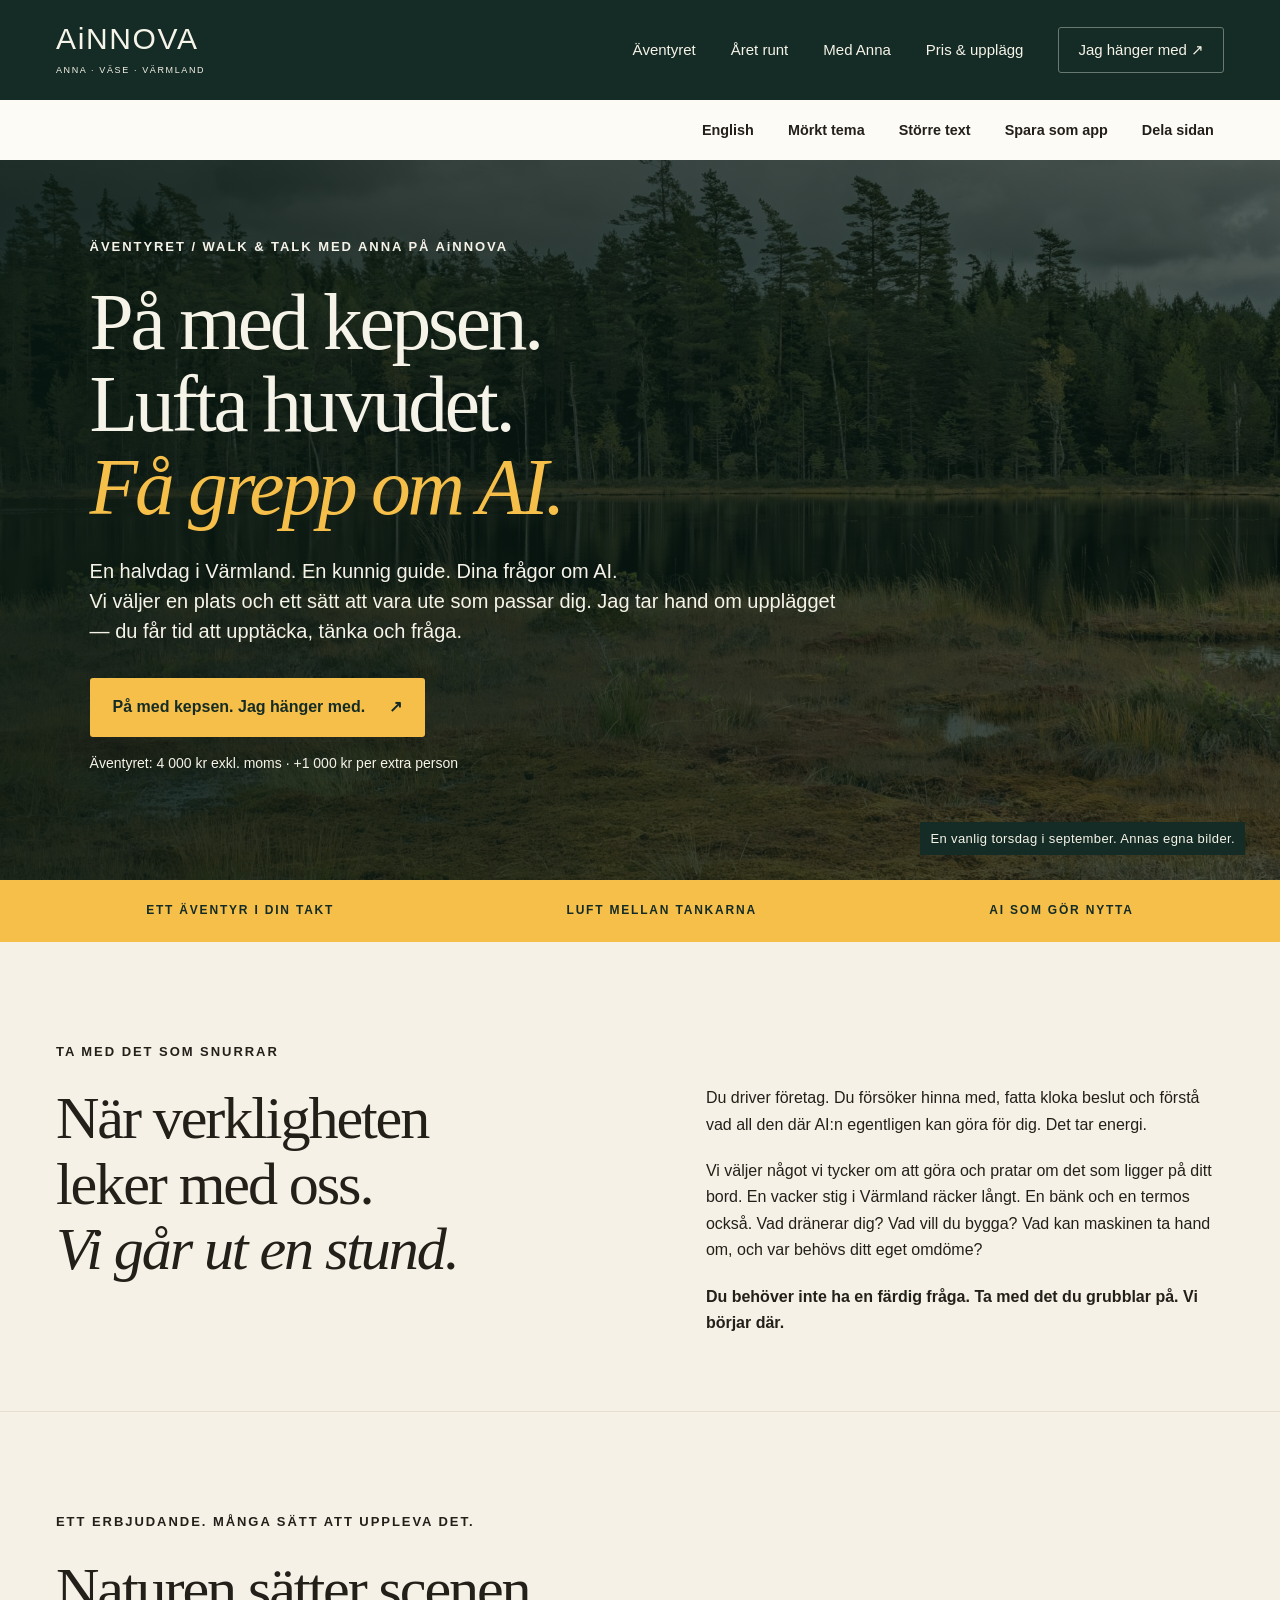
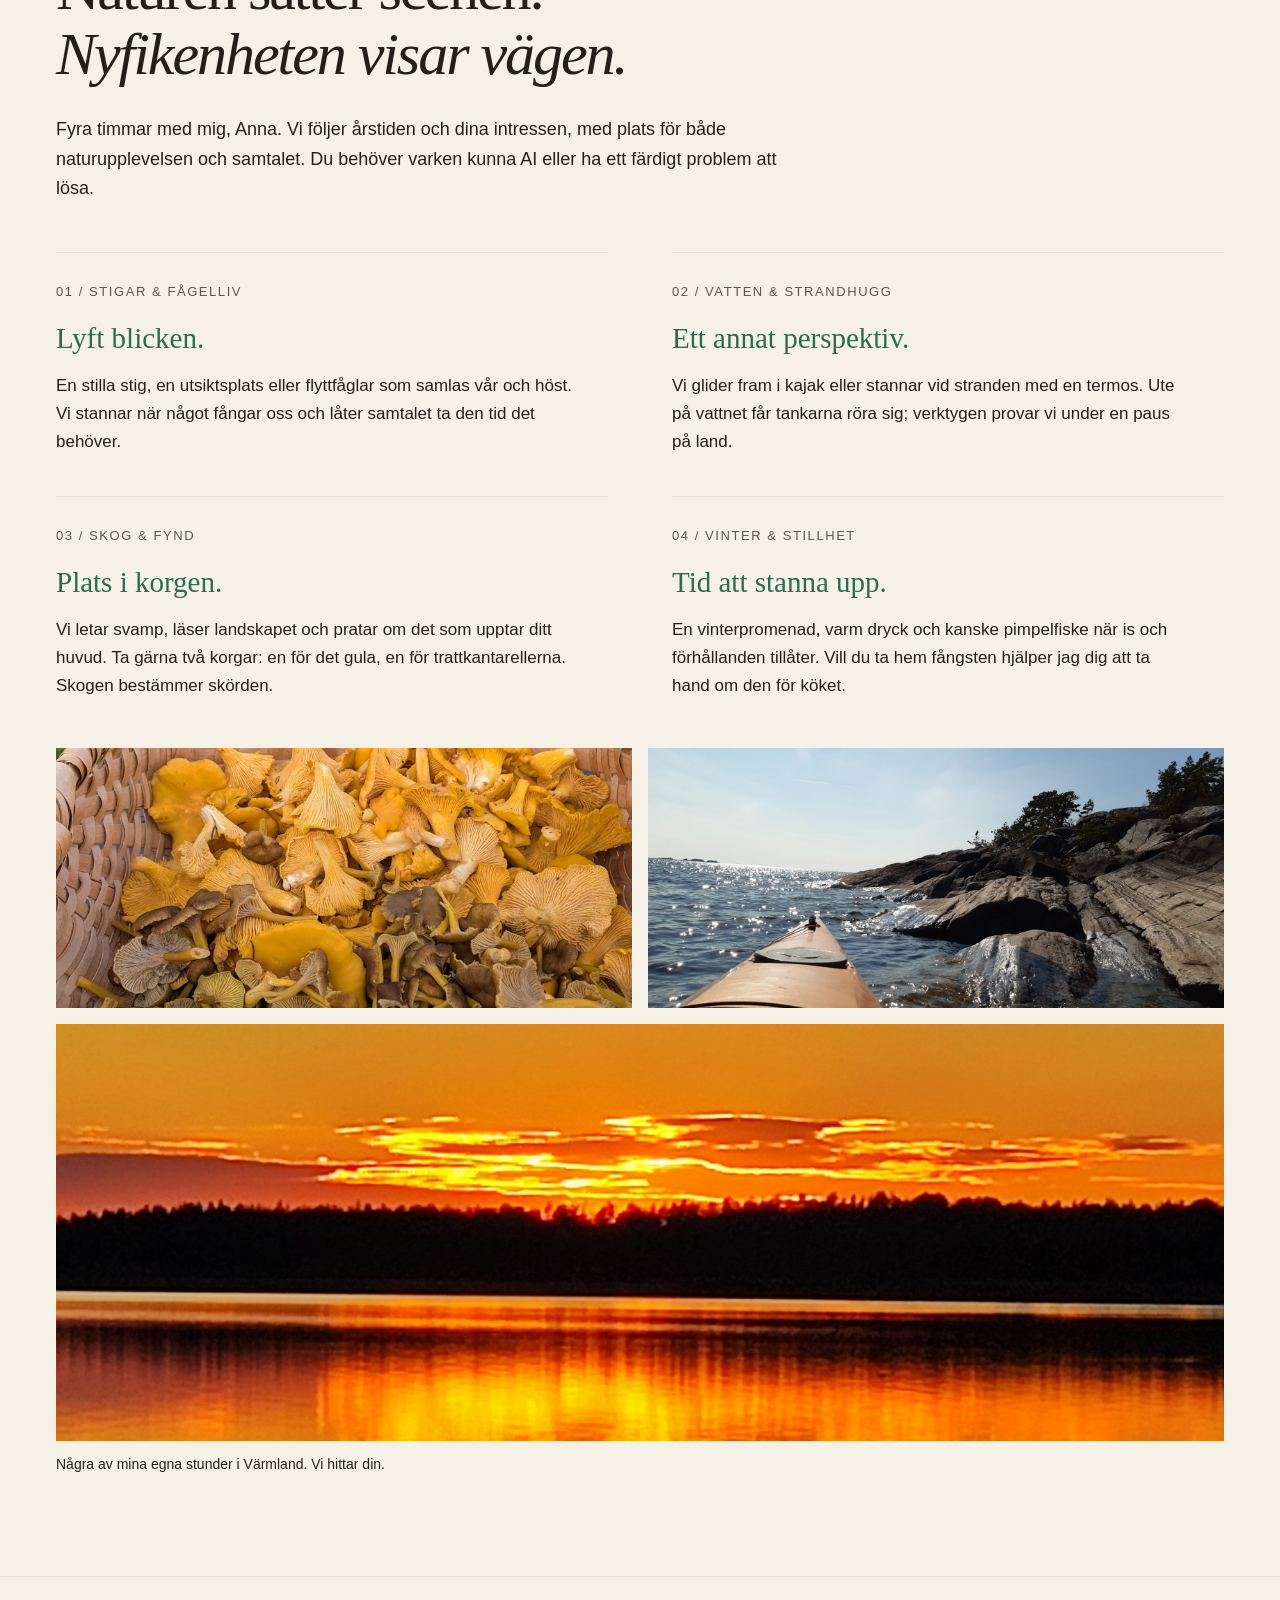
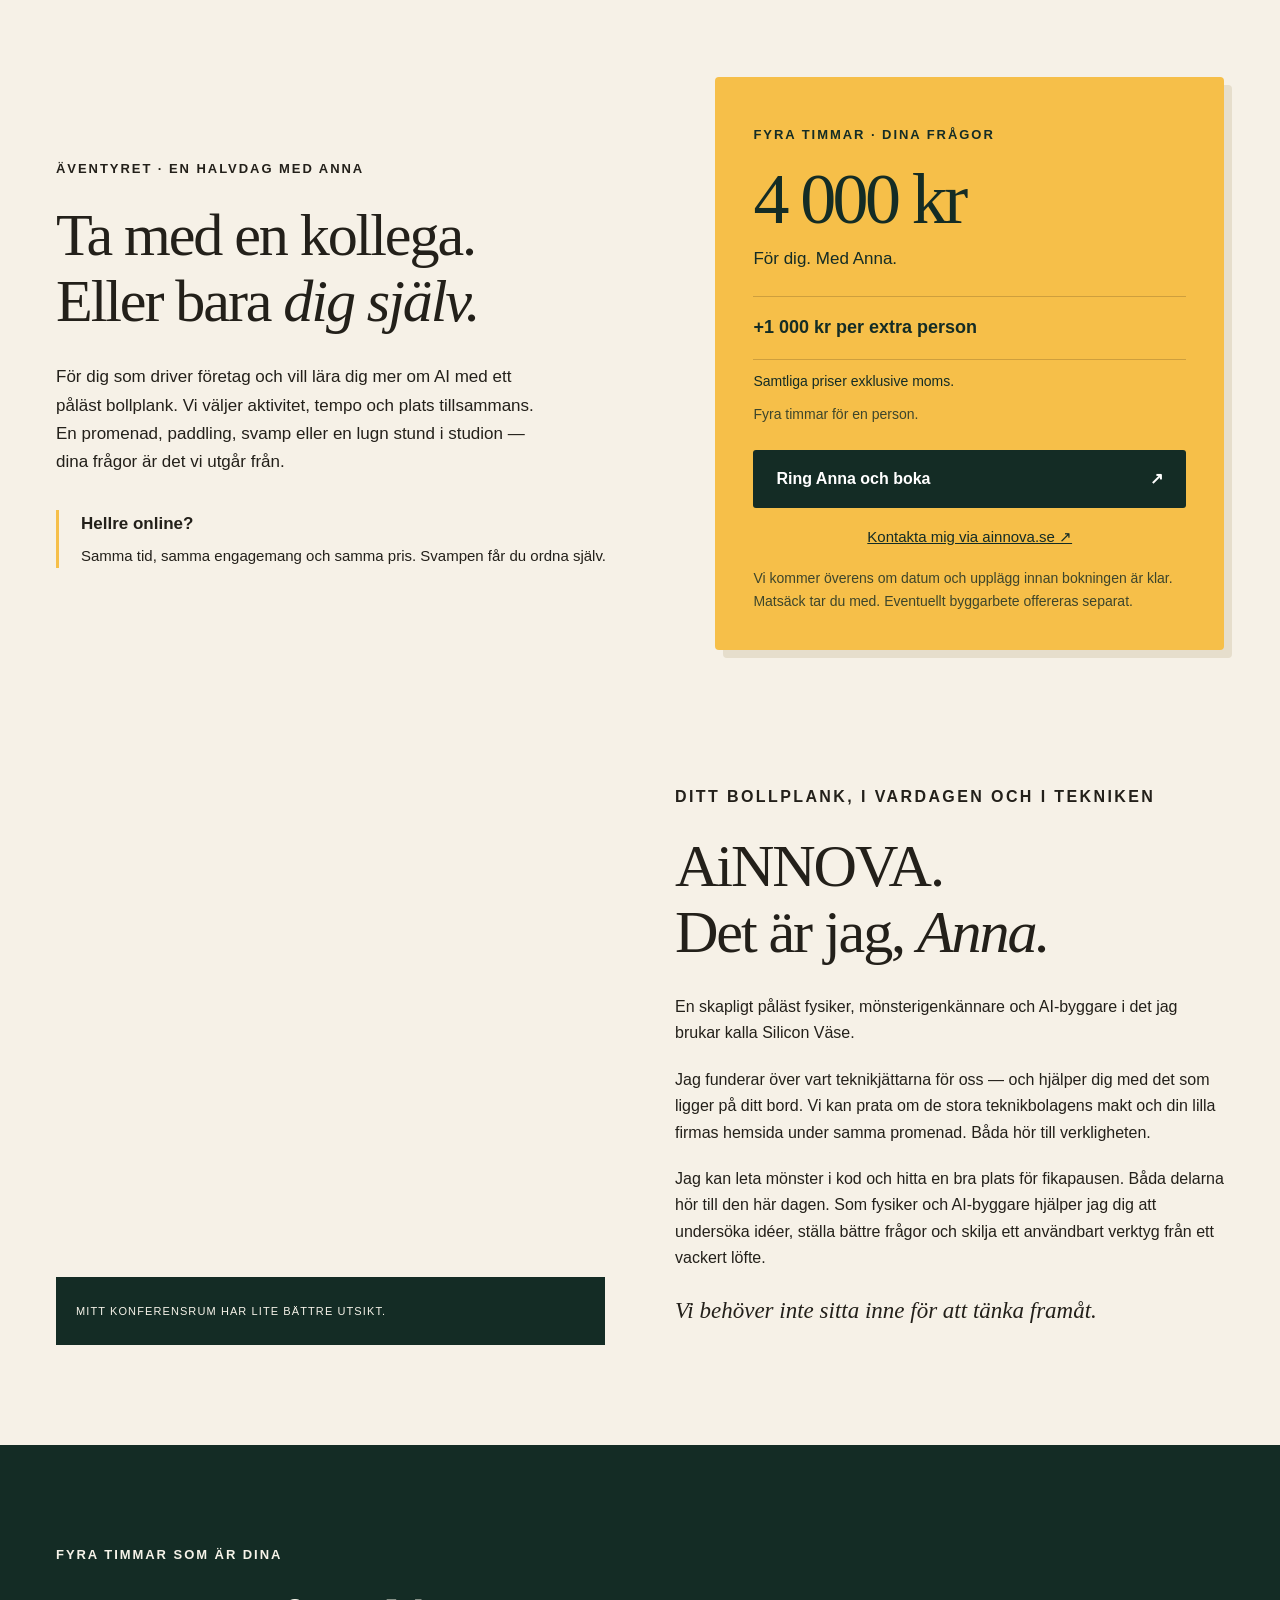
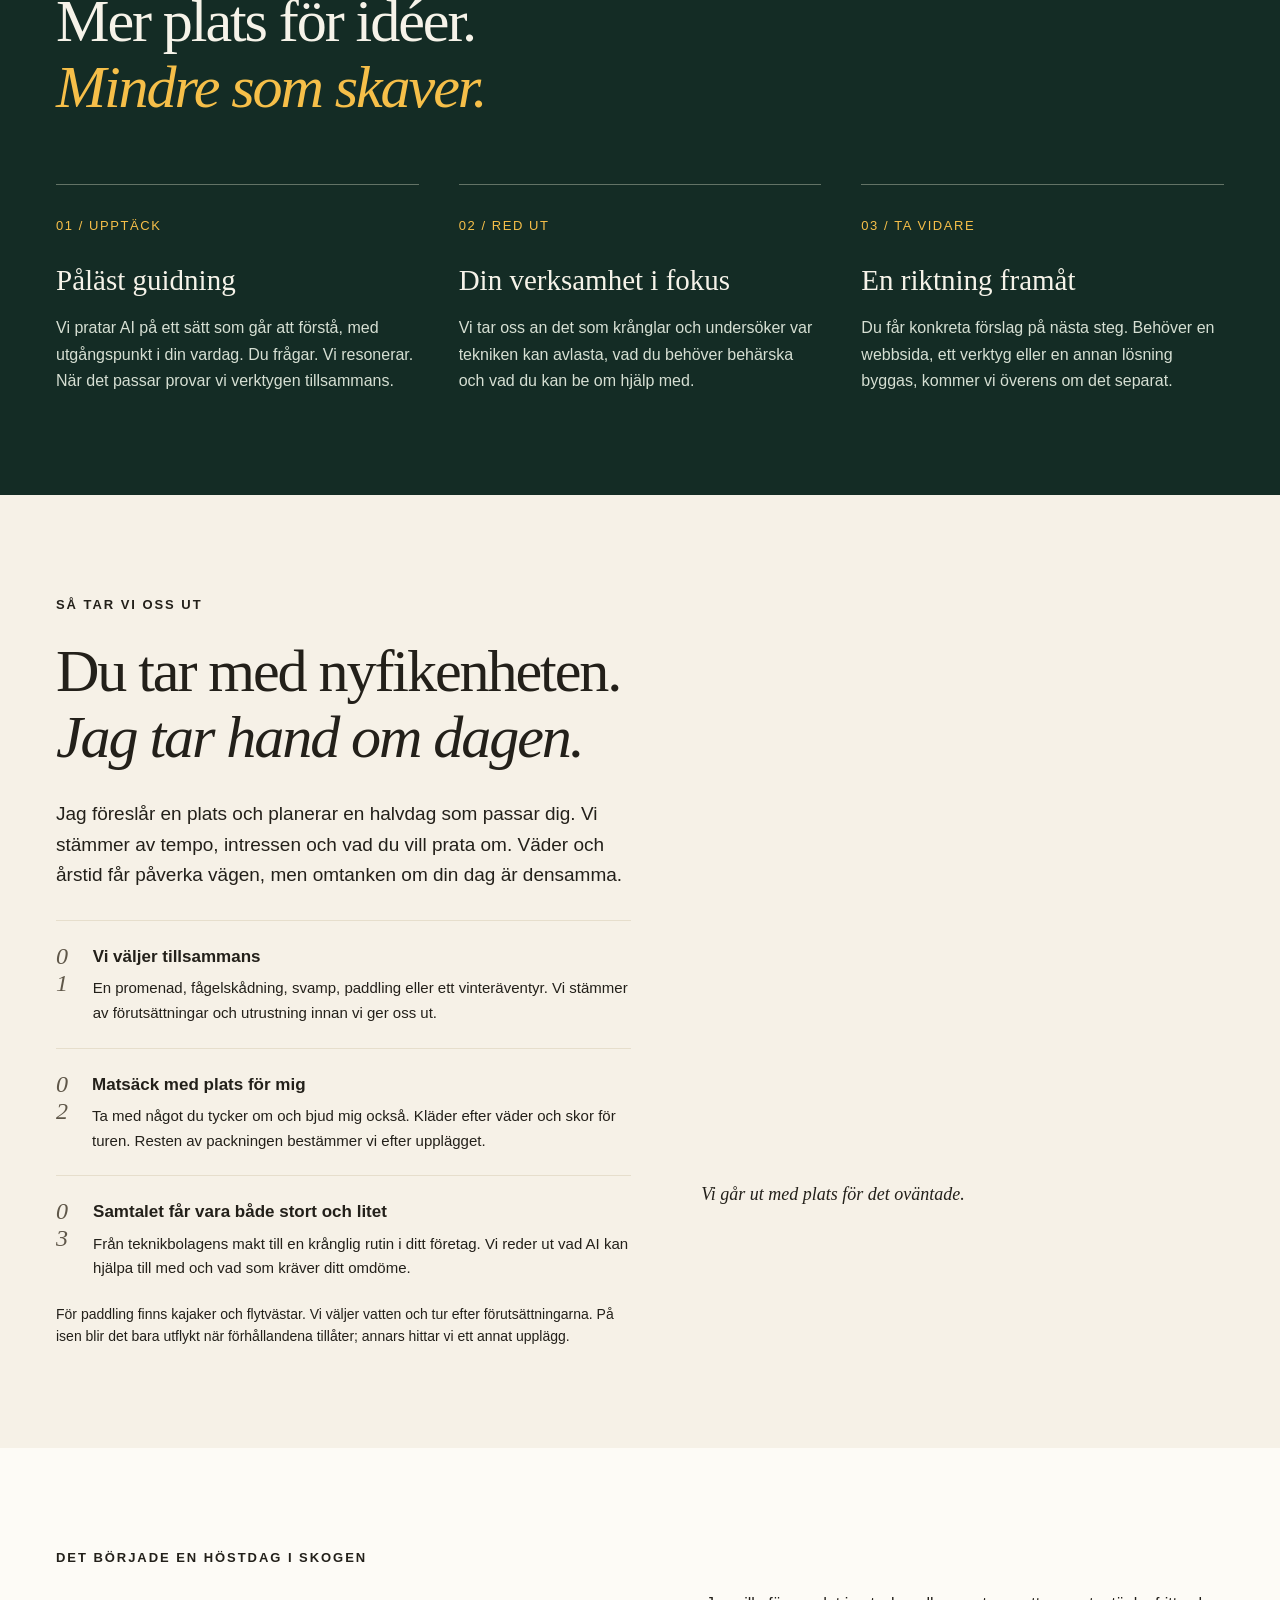
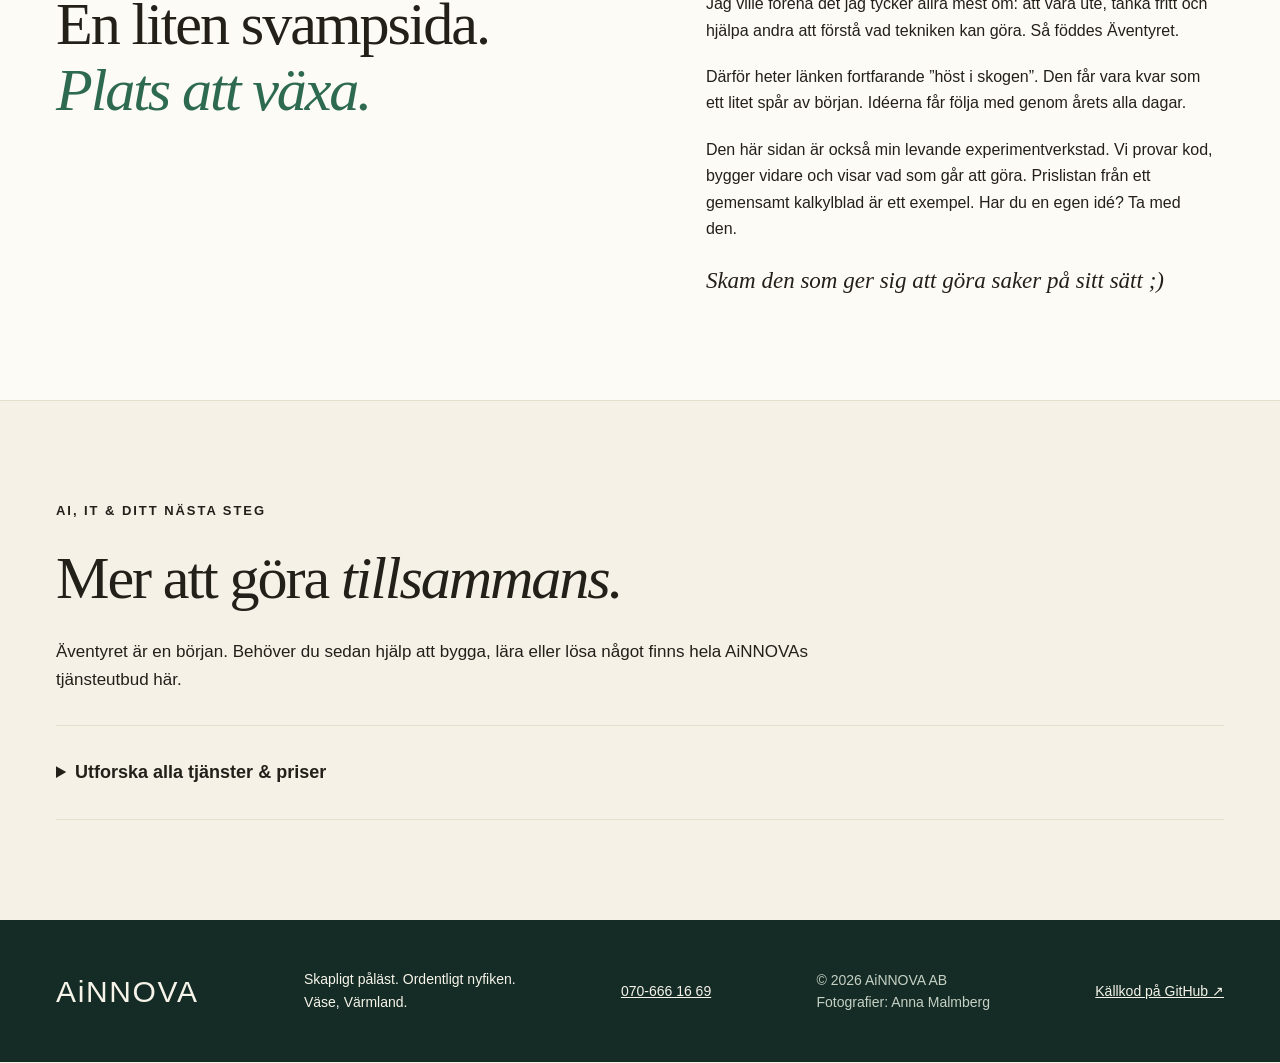
==== commit bb37f5be: "Apply house palette, crop sunset layout and clarify full catalogue count" ====
--- a/index.html
+++ b/index.html
@@ -26,12 +26,12 @@
 </section>
 <div class="ribbon"><span>ETT ÄVENTYR I DIN TAKT</span><span>LUFT MELLAN TANKARNA</span><span>AI SOM GÖR NYTTA</span></div>
 <section class="opening wrap" id="halvdagen"><p class="eyebrow">TA MED DET SOM SNURRAR</p><div class="split"><h2>När verkligheten<br>leker med oss.<br><em>Vi går ut en stund.</em></h2><div class="prose"><p>Du driver företag. Du försöker hinna med, fatta kloka beslut och förstå vad all den där AI:n egentligen kan göra för dig. Det tar energi.</p><p>Vi väljer något vi tycker om att göra och pratar om det som ligger på ditt bord. En vacker stig i Värmland räcker långt. En bänk och en termos också. Vad dränerar dig? Vad vill du bygga? Vad kan maskinen ta hand om, och var behövs ditt eget omdöme?</p><p class="strong">Du behöver inte ha en färdig fråga. Ta med det du grubblar på. Vi börjar där.</p></div></div></section>
-<section class="possibilities wrap" id="aret-runt"><p class="eyebrow">ETT ERBJUDANDE. MÅNGA SÄTT ATT UPPLEVA DET.</p><h2>Naturen sätter scenen.<br><em>Nyfikenheten visar vägen.</em></h2><p class="section-lead">Fyra timmar med mig, Anna. Vi följer årstiden och dina intressen, med plats för både naturupplevelsen och samtalet. Du behöver varken kunna AI eller ha ett färdigt problem att lösa.</p><div class="adventure-grid"><article><span class="number">01 / STIGAR & FÅGELLIV</span><h3>Lyft blicken.</h3><p>En stilla stig, en utsiktsplats eller flyttfåglar som samlas vår och höst. Vi stannar när något fångar oss och låter samtalet ta den tid det behöver.</p></article><article><span class="number">02 / VATTEN & STRANDHUGG</span><h3>Ett annat perspektiv.</h3><p>Vi glider fram i kajak eller stannar vid stranden med en termos. Ute på vattnet får tankarna röra sig; verktygen provar vi under en paus på land.</p></article><article><span class="number">03 / SKOG & FYND</span><h3>Plats i korgen.</h3><p>Vi letar svamp, läser landskapet och pratar om det som upptar ditt huvud. Ta gärna två korgar: en för det gula, en för trattkantarellerna. Skogen bestämmer skörden.</p></article><article><span class="number">04 / VINTER & STILLHET</span><h3>Tid att stanna upp.</h3><p>En vinterpromenad, varm dryck och kanske pimpelfiske när is och förhållanden tillåter. Vill du ta hem fångsten hjälper jag dig att ta hand om den för köket.</p></article></div><div class="adventure-photos"><img src="assets/skord.jpg" width="1800" height="1350" alt="Svampkorg från Annas tur" loading="lazy"><img src="assets/paddling.jpg" width="1600" height="738" alt="Kajak vid klippor och vatten" loading="lazy"><img src="assets/kvallsljus.jpg" width="1600" height="1200" alt="Kvällsljus över sjön" loading="lazy"></div><p class="gallery-caption">Några av mina egna stunder i Värmland. Vi hittar din.</p></section>
+<section class="possibilities wrap" id="aret-runt"><p class="eyebrow">ETT ERBJUDANDE. MÅNGA SÄTT ATT UPPLEVA DET.</p><h2>Naturen sätter scenen.<br><em>Nyfikenheten visar vägen.</em></h2><p class="section-lead">Fyra timmar med mig, Anna. Vi följer årstiden och dina intressen, med plats för både naturupplevelsen och samtalet. Du behöver varken kunna AI eller ha ett färdigt problem att lösa.</p><div class="adventure-grid"><article><span class="number">01 / STIGAR & FÅGELLIV</span><h3>Lyft blicken.</h3><p>En stilla stig, en utsiktsplats eller flyttfåglar som samlas vår och höst. Vi stannar när något fångar oss och låter samtalet ta den tid det behöver.</p></article><article><span class="number">02 / VATTEN & STRANDHUGG</span><h3>Ett annat perspektiv.</h3><p>Vi glider fram i kajak eller stannar vid stranden med en termos. Ute på vattnet får tankarna röra sig; verktygen provar vi under en paus på land.</p></article><article><span class="number">03 / SKOG & FYND</span><h3>Plats i korgen.</h3><p>Vi letar svamp, läser landskapet och pratar om det som upptar ditt huvud. Ta gärna två korgar: en för det gula, en för trattkantarellerna. Skogen bestämmer skörden.</p></article><article><span class="number">04 / VINTER & STILLHET</span><h3>Tid att stanna upp.</h3><p>En vinterpromenad, varm dryck och kanske pimpelfiske när is och förhållanden tillåter. Vill du ta hem fångsten hjälper jag dig att ta hand om den för köket.</p></article></div><div class="adventure-photos"><img src="assets/skord.jpg" width="1800" height="1350" alt="Svampkorg från Annas tur" loading="lazy"><img src="assets/paddling.jpg" width="1600" height="738" alt="Kajak vid klippor och vatten" loading="lazy"><img class="sunset" src="assets/kvallsljus.jpg" width="1600" height="1200" alt="Kvällsljus över sjön" loading="lazy"></div><p class="gallery-caption">Några av mina egna stunder i Värmland. Vi hittar din.</p></section>
 <section class="booking wrap" id="boka"><div><p class="eyebrow">ÄVENTYRET · EN HALVDAG MED ANNA</p><h2>Ta med en kollega.<br>Eller bara <em>dig själv.</em></h2><p>För dig som driver företag och vill lära dig mer om AI med ett påläst bollplank. Vi väljer aktivitet, tempo och plats tillsammans. En promenad, paddling, svamp eller en lugn stund i studion — dina frågor är det vi utgår från.</p><div class="online"><strong>Hellre online?</strong><p>Samma tid, samma engagemang och samma pris. Svampen får du ordna själv.</p></div></div><div class="price-card"><p class="eyebrow">FYRA TIMMAR · DINA FRÅGOR</p><div class="price" data-adventure-price>4 000 kr</div><p>För dig. Med Anna.</p><div class="extra">+1 000 kr per extra person</div><p class="vat">Samtliga priser exklusive moms.</p><p id="adventure-price-status" class="small" role="status">Fyra timmar för en person.</p><a class="button dark" href="tel:+46706661669">Ring Anna och boka <span>↗</span></a><a class="contact" href="https://ainnova.se/" target="_blank" rel="noopener">Kontakta mig via ainnova.se ↗</a><p class="small">Vi kommer överens om datum och upplägg innan bokningen är klar. Matsäck tar du med. Eventuellt byggarbete offereras separat.</p></div></section>
 <section class="anna wrap" id="anna"><div class="anna-image"><img src="assets/sjon.jpg" alt="Vatten, stenar och en lugn fikaplats vid sjön" loading="lazy" width="1800" height="1350"><span>MITT KONFERENSRUM HAR LITE BÄTTRE UTSIKT.</span></div><div class="anna-text"><p class="eyebrow">DITT BOLLPLANK, I VARDAGEN OCH I TEKNIKEN</p><h2>AiNNOVA.<br>Det är jag, <em>Anna.</em></h2><p>En skapligt påläst fysiker, mönsterigenkännare och AI-byggare i det jag brukar kalla Silicon Väse.</p><p>Jag funderar över vart teknikjättarna för oss — och hjälper dig med det som ligger på ditt bord. Vi kan prata om de stora teknikbolagens makt och din lilla firmas hemsida under samma promenad. Båda hör till verkligheten.</p><p>Jag kan leta mönster i kod och hitta en bra plats för fikapausen. Båda delarna hör till den här dagen. Som fysiker och AI-byggare hjälper jag dig att undersöka idéer, ställa bättre frågor och skilja ett användbart verktyg från ett vackert löfte.</p><p class="signature">Vi behöver inte sitta inne för att tänka framåt.</p></div></section>
 <section class="takeaway"><div class="wrap"><p class="eyebrow">FYRA TIMMAR SOM ÄR DINA</p><h2>Mer plats för idéer.<br><em>Mindre som skaver.</em></h2><div class="three"><article><span class="number">01 / UPPTÄCK</span><h3>Påläst guidning</h3><p>Vi pratar AI på ett sätt som går att förstå, med utgångspunkt i din vardag. Du frågar. Vi resonerar. När det passar provar vi verktygen tillsammans.</p></article><article><span class="number">02 / RED UT</span><h3>Din verksamhet i fokus</h3><p>Vi tar oss an det som krånglar och undersöker var tekniken kan avlasta, vad du behöver behärska och vad du kan be om hjälp med.</p></article><article><span class="number">03 / TA VIDARE</span><h3>En riktning framåt</h3><p>Du får konkreta förslag på nästa steg. Behöver en webbsida, ett verktyg eller en annan lösning byggas, kommer vi överens om det separat.</p></article></div></div></section>
 <section class="packing wrap" id="packlista"><div class="packing-copy"><p class="eyebrow">SÅ TAR VI OSS UT</p><h2>Du tar med nyfikenheten.<br><em>Jag tar hand om dagen.</em></h2><p class="lead">Jag föreslår en plats och planerar en halvdag som passar dig. Vi stämmer av tempo, intressen och vad du vill prata om. Väder och årstid får påverka vägen, men omtanken om din dag är densamma.</p><ul><li><span>01</span><div><strong>Vi väljer tillsammans</strong><p>En promenad, fågelskådning, svamp, paddling eller ett vinteräventyr. Vi stämmer av förutsättningar och utrustning innan vi ger oss ut.</p></div></li><li><span>02</span><div><strong>Matsäck med plats för mig</strong><p>Ta med något du tycker om och bjud mig också. Kläder efter väder och skor för turen. Resten av packningen bestämmer vi efter upplägget.</p></div></li><li><span>03</span><div><strong>Samtalet får vara både stort och litet</strong><p>Från teknikbolagens makt till en krånglig rutin i ditt företag. Vi reder ut vad AI kan hjälpa till med och vad som kräver ditt omdöme.</p></div></li></ul><p id="paddling" class="small">För paddling finns kajaker och flytvästar. Vi väljer vatten och tur efter förutsättningarna. På isen blir det bara utflykt när förhållandena tillåter; annars hittar vi ett annat upplägg.</p></div><figure class="host-photo"><img src="assets/kantareller.jpg" width="1800" height="1350" loading="lazy" alt="Kantareller i skogens mossa"><figcaption>Vi går ut med plats för det oväntade.</figcaption></figure></section>
 
 <section class="origin wrap" id="historien"><p class="eyebrow">DET BÖRJADE EN HÖSTDAG I SKOGEN</p><div class="split"><h2>En liten svampsida.<br><em>Plats att växa.</em></h2><div class="prose"><p>Jag ville förena det jag tycker allra mest om: att vara ute, tänka fritt och hjälpa andra att förstå vad tekniken kan göra. Så föddes Äventyret.</p><p>Därför heter länken fortfarande ”höst i skogen”. Den får vara kvar som ett litet spår av början. Idéerna får följa med genom årets alla dagar.</p><p>Den här sidan är också min levande experimentverkstad. Vi provar kod, bygger vidare och visar vad som går att göra. Prislistan från ett gemensamt kalkylblad är ett exempel. Har du en egen idé? Ta med den.</p><p class="signature">Skam den som ger sig att göra saker på sitt sätt ;)</p></div></div></section>
-<section class="shared-prices wrap" id="prislista" aria-labelledby="prices-title"><p class="eyebrow">AI, IT & DITT NÄSTA STEG</p><h2 id="prices-title">Mer att göra <em>tillsammans.</em></h2><p class="price-intro">Äventyret är en början. Behöver du sedan hjälp att bygga, lära eller lösa något finns hela AiNNOVAs tjänsteutbud här.</p><details class="catalog"><summary>Utforska alla tjänster & priser</summary><p>Alla priser exklusive moms. Äventyrets grundpris hämtas från samma prislista. Fyra timmar och tillägget för fler deltagare gäller enligt erbjudandet ovan.</p><div class="price-controls" hidden><label for="price-category">Välj kategori</label><select id="price-category"></select><button id="price-refresh" type="button">Uppdatera priser</button></div><p id="prices-status" role="status" aria-live="polite">Hämtar aktuella priser…</p><div id="price-results" aria-busy="true"></div><noscript><p>Aktivera JavaScript för att hämta den gemensamma prislistan, eller kontakta Anna för aktuella priser.</p><a href="https://ainnova.se/kontakt">Kontakta Anna</a></noscript><a class="sheet-source" href="https://docs.google.com/spreadsheets/d/100PEqY3XRUEuU4xr8TG1np9TGmksDdTHOjvTgjWZd1M/edit?usp=sharing" target="_blank" rel="noopener">Öppna prislistans kalkylblad ↗</a></details></section></main><footer><a class="brand" href="https://ainnova.se/">AiNNOVA</a><p>Skapligt påläst. Ordentligt nyfiken.<br>Väse, Värmland.</p><a href="tel:+46706661669">070-666 16 69</a><p class="small">© 2026 AiNNOVA AB<br>Fotografier: Anna Malmberg</p><a class="source-link" href="https://github.com/Annamalmberg2/ainnova-host-i-skogen" target="_blank" rel="noopener">Källkod på GitHub ↗</a></footer>
+<section class="shared-prices wrap" id="prislista" aria-labelledby="prices-title"><p class="eyebrow">AI, IT & DITT NÄSTA STEG</p><h2 id="prices-title">Mer att göra <em>tillsammans.</em></h2><p class="price-intro">Äventyret är en början. Behöver du sedan hjälp att bygga, lära eller lösa något finns hela AiNNOVAs tjänsteutbud här.</p><details class="catalog"><summary>Utforska alla tjänster & priser</summary><p>Alla priser exklusive moms. Äventyrets grundpris hämtas från samma prislista. Fyra timmar och tillägget för fler deltagare gäller enligt erbjudandet ovan.</p><div class="price-controls" hidden><label for="price-category">Välj kategori</label><select id="price-category"></select><button id="price-refresh" type="button">Uppdatera priser</button></div><p id="prices-status" role="status" aria-live="polite">Hämtar aktuella priser…</p><p id="price-count" role="status" aria-live="polite"></p><div id="price-results" aria-busy="true"></div><noscript><p>Aktivera JavaScript för att hämta den gemensamma prislistan, eller kontakta Anna för aktuella priser.</p><a href="https://ainnova.se/kontakt">Kontakta Anna</a></noscript><a class="sheet-source" href="https://docs.google.com/spreadsheets/d/100PEqY3XRUEuU4xr8TG1np9TGmksDdTHOjvTgjWZd1M/edit?usp=sharing" target="_blank" rel="noopener">Öppna prislistans kalkylblad ↗</a></details></section></main><footer><a class="brand" href="https://ainnova.se/">AiNNOVA</a><p>Skapligt påläst. Ordentligt nyfiken.<br>Väse, Värmland.</p><a href="tel:+46706661669">070-666 16 69</a><p class="small">© 2026 AiNNOVA AB<br>Fotografier: Anna Malmberg</p><a class="source-link" href="https://github.com/Annamalmberg2/ainnova-host-i-skogen" target="_blank" rel="noopener">Källkod på GitHub ↗</a></footer>
 <dialog id="install-help" aria-labelledby="install-title"><h2 id="install-title">Spara AiNNOVA som app</h2><p>På iPhone eller iPad: öppna sidan i Safari, tryck på Dela och välj Lägg till på hemskärmen.</p><p>På Android: öppna sidan i Chrome och välj Installera app eller Lägg till på startskärmen i menyn.</p><p>På dator: leta efter installationssymbolen i adressfältet i Chrome eller Edge. I Safari väljer du Arkiv → Lägg till i Dock.</p><p id="offline-note">När sidan har sparats för offlinebruk kan du läsa den utan uppkoppling. Externa länkar och kontakt kräver anslutning.</p><form method="dialog"><button class="button dark">Stäng</button></form></dialog><p id="status" class="sr-only" role="status" aria-live="polite"></p></body></html>
--- a/style.css
+++ b/style.css
@@ -1,4 +1,4 @@
-:root{--forest:#142c25;--ink:#203b30;--gold:#f6bf49;--paper:#f6f3e9;--line:#ced1c3;--surface:#e6eadf;--on-forest:#f6f3e9;--muted:#66531c;--control-border:#768678}*{box-sizing:border-box}html{scroll-behavior:smooth;scroll-padding-top:30px}body{margin:0;background:var(--paper);color:var(--ink);font:17px/1.65 -apple-system,BlinkMacSystemFont,'Segoe UI',sans-serif}a{color:inherit}img{display:block;max-width:100%;object-fit:cover}h1,h2,h3,p,figure{margin:0}h1,h2,h3{font-family:Georgia,'Times New Roman',serif;font-weight:400}h2{font-size:clamp(38px,4.7vw,68px);line-height:1.09;letter-spacing:-.035em}h3{font-size:29px;line-height:1.2}em{font-weight:400}p+p{margin-top:20px}.wrap{max-width:1280px;margin:auto;padding:100px 56px}.eyebrow{font-size:12px;font-weight:700;letter-spacing:.15em;line-height:1.5;margin-bottom:24px}header{height:100px;display:flex;align-items:center;justify-content:space-between;padding:0 56px;background:var(--forest);color:var(--on-forest)}.brand{text-decoration:none;font-size:30px;letter-spacing:.055em;font-weight:500;line-height:1.1}.brand span{display:block;font-size:9px;letter-spacing:.18em;margin-top:9px}nav{display:flex;align-items:center;gap:35px;font-size:14px}nav a{text-decoration:none}.nav-book{border:1px solid #687970;padding:10px 19px;border-radius:3px}.hero{position:relative;min-height:720px;display:flex;align-items:center;color:var(--on-forest);isolation:isolate}.hero-photo,.hero-shade{position:absolute;inset:0;width:100%;height:100%;z-index:-2}.hero-photo{object-position:center 60%}.hero-shade{z-index:-1;background:linear-gradient(90deg,rgba(8,24,18,.88),rgba(8,24,18,.76) 65%,rgba(8,24,18,.70))}.hero-content{padding:64px 7%;width:100%}h1{font-size:clamp(52px,6.2vw,91px);line-height:1.04;letter-spacing:-.04em}h1 em{color:var(--gold)}.intro{font-size:20px;line-height:1.5;margin-top:28px}.button{min-height:54px;display:inline-flex;align-items:center;justify-content:space-between;gap:24px;padding:16px 23px;font-size:15px;font-weight:650;text-decoration:none;border-radius:3px;transition:transform .18s,background .18s}.button:hover{transform:translateY(-2px)}.gold{background:var(--gold);color:var(--forest);margin-top:32px}.hero-meta{font-size:13px;margin-top:15px}.photo-note{background:var(--forest);color:var(--on-forest);padding:6px 10px;position:absolute;bottom:25px;right:35px;font-size:11px;letter-spacing:.03em}.ribbon{background:var(--gold);display:flex;justify-content:space-around;padding:21px 30px;font-size:12px;font-weight:700;letter-spacing:.15em}.split{display:grid;grid-template-columns:1.1fr 1fr;gap:80px}.prose{max-width:510px}.strong{font-weight:650}.opening{padding-bottom:75px}.anna{display:grid;grid-template-columns:1fr 1fr;gap:70px;padding-top:35px}.anna-image{position:relative;min-height:560px}.anna-image img{height:100%;width:100%}.anna-image span{position:absolute;bottom:0;left:0;right:0;padding:25px 20px;background:var(--forest);color:var(--on-forest);font-size:11px;letter-spacing:.1em}.anna-text h2{margin-bottom:30px}.anna-text p{font-size:16px}.signature{font-family:Georgia,serif;font-style:italic;font-size:23px!important}.takeaway{background:var(--forest);color:var(--on-forest)}.takeaway h2 em{color:var(--gold)}.three{display:grid;grid-template-columns:repeat(3,1fr);gap:40px;margin-top:64px}.three article{border-top:1px solid #637366;padding-top:26px}.number{font-size:12px;letter-spacing:.12em;color:var(--muted)}.takeaway .number{color:var(--gold)}.three h3{margin:24px 0 18px}.three p{color:inherit;font-size:16px}.takeaway .three p{color:#d6dfd3}.packing{display:grid;grid-template-columns:1.1fr 1fr;gap:70px;align-items:start}.lead{font-size:19px;line-height:1.6;margin-top:30px}.packing ul{padding:0;list-style:none;margin:30px 0 0}.packing li{display:flex;gap:22px;border-top:1px solid var(--line);padding:22px 0}.packing li>span{font:italic 24px Georgia;color:var(--muted)}.packing li p{font-size:15px;margin-top:5px}.harvest{margin-top:50px;transform:rotate(2deg);background:white;padding:12px;box-shadow:0 12px 30px #122b2515}.harvest img{height:560px;width:100%}.harvest figcaption{font:italic 17px/1.5 Georgia;padding:19px 10px}.photo-pair{padding-top:0;padding-bottom:70px;display:grid;grid-template-columns:1fr 1fr;gap:22px}.photo-pair img{width:100%;height:280px}.booking{border-top:1px solid var(--line);display:grid;grid-template-columns:1.1fr 1fr;gap:100px;align-items:center}.booking h2{margin-bottom:30px}.booking>div>p{max-width:480px}.online{margin-top:34px;border-left:3px solid var(--gold);padding-left:22px}.online p{font-size:15px;margin-top:6px}.price-card{padding:38px;background:var(--gold);border-radius:4px;box-shadow:8px 8px 0 #dddfcf}.price-card .eyebrow{margin-bottom:18px}.price{font:70px/1 Georgia;letter-spacing:-.05em}.price span{font-size:30px}.price-card>p{margin-top:10px}.extra{border-top:1px solid #9b782f70;border-bottom:1px solid #9b782f70;padding:16px 0;margin-top:23px;font-size:18px;font-weight:600}.vat{font-size:13px}.dark{background:var(--forest);color:white;width:100%;margin-top:25px}.contact{display:block;text-align:center;font-size:14px;margin:17px 0}.small{font-size:12px;line-height:1.6}.price-card .small{color:#3d452b}footer{display:flex;justify-content:space-between;align-items:center;gap:30px;padding:48px 56px;background:var(--forest);color:var(--on-forest)}footer p,footer>a:not(.brand){font-size:14px}footer .small{font-size:12px;color:#c6d0c4}.skip{position:absolute;top:-100px;z-index:10;padding:12px;background:var(--gold)}.skip:focus{top:8px}a:focus-visible{outline:3px solid #cf7c22;outline-offset:5px}@media(min-width:1600px){.hero-content{max-width:1440px;margin:auto}.hero{min-height:800px}}@media(max-width:900px){header{padding:0 26px}nav{gap:18px}.wrap{padding:65px 28px}.split,.anna,.packing,.booking{gap:35px}.hero{min-height:680px}.hero-content{padding:60px 35px}h1{font-size:70px}.anna-image{min-height:480px}.harvest img{height:460px}.price-card{padding:25px}.price{font-size:60px}footer{padding:35px 28px;flex-wrap:wrap}.three{gap:25px}.photo-pair{padding-top:0}}@media(max-width:620px){header{height:85px;padding:0 21px}.brand{font-size:25px}.brand span{font-size:8px}nav>a:not(.nav-book){display:none}.nav-book{font-size:12px;padding:9px 12px}.hero{min-height:680px;align-items:flex-start}.hero-content{padding:58px 23px 85px}.hero .eyebrow{max-width:260px;font-size:10px}h1{font-size:clamp(44px,11.8vw,66px)}.hero-shade{background:rgba(8,24,18,.80)}.intro{font-size:17px}.button{font-size:14px;padding:15px 18px;gap:12px}.hero-meta{font-size:11px}.photo-note{left:23px;right:20px;font-size:10px}.ribbon{padding:17px 12px;gap:12px;font-size:8px;letter-spacing:.06em}.wrap{padding:58px 23px}.split,.anna,.packing,.booking,.three{grid-template-columns:1fr}.split{gap:28px}.anna{padding-top:0}.anna-image{height:380px;min-height:0}.anna-text h2{margin-bottom:23px}.three{margin-top:38px;gap:35px}.three h3{margin-top:14px}.packing{gap:20px}.harvest{margin:0 7px}.harvest img{height:390px}.photo-pair{padding-top:0;gap:12px}.photo-pair img{height:190px}.booking{gap:35px}.price-card{padding:30px 25px}.price{font-size:72px}footer{display:grid;grid-template-columns:1fr 1fr;gap:25px;padding:35px 23px}footer .brand{font-size:26px}footer p,footer>a:not(.brand){font-size:12px}}@media(prefers-reduced-motion:reduce){html{scroll-behavior:auto}.button{transition:none}}
+:root{--forest:#142c25;--ink:#23201a;--gold:#f6bf49;--paper:#f6f1e7;--line:#e6decc;--surface:#fdfbf6;--on-forest:#f6f3e9;--muted:#5f5749;--control-border:#768678}*{box-sizing:border-box}html{scroll-behavior:smooth;scroll-padding-top:30px}body{margin:0;background:var(--paper);color:var(--ink);font:17px/1.65 -apple-system,BlinkMacSystemFont,'Segoe UI',sans-serif}a{color:inherit}img{display:block;max-width:100%;object-fit:cover}h1,h2,h3,p,figure{margin:0}h1,h2,h3{font-family:var(--serif);font-weight:400}h2{font-size:clamp(38px,4.7vw,68px);line-height:1.09;letter-spacing:-.035em}h3{font-size:29px;line-height:1.2}em{font-weight:400}p+p{margin-top:20px}.wrap{max-width:1280px;margin:auto;padding:100px 56px}.eyebrow{font-size:12px;font-weight:700;letter-spacing:.15em;line-height:1.5;margin-bottom:24px}header{height:100px;display:flex;align-items:center;justify-content:space-between;padding:0 56px;background:var(--forest);color:var(--on-forest)}.brand{text-decoration:none;font-size:30px;letter-spacing:.055em;font-weight:500;line-height:1.1}.brand span{display:block;font-size:9px;letter-spacing:.18em;margin-top:9px}nav{display:flex;align-items:center;gap:35px;font-size:14px}nav a{text-decoration:none}.nav-book{border:1px solid #687970;padding:10px 19px;border-radius:3px}.hero{position:relative;min-height:720px;display:flex;align-items:center;color:var(--on-forest);isolation:isolate}.hero-photo,.hero-shade{position:absolute;inset:0;width:100%;height:100%;z-index:-2}.hero-photo{object-position:center 60%}.hero-shade{z-index:-1;background:linear-gradient(90deg,rgba(8,24,18,.88),rgba(8,24,18,.76) 65%,rgba(8,24,18,.70))}.hero-content{padding:64px 7%;width:100%}h1{font-size:clamp(52px,6.2vw,91px);line-height:1.04;letter-spacing:-.04em}h1 em{color:var(--gold)}.intro{font-size:20px;line-height:1.5;margin-top:28px}.button{min-height:54px;display:inline-flex;align-items:center;justify-content:space-between;gap:24px;padding:16px 23px;font-size:15px;font-weight:650;text-decoration:none;border-radius:3px;transition:transform .18s,background .18s}.button:hover{transform:translateY(-2px)}.gold{background:var(--gold);color:var(--forest);margin-top:32px}.hero-meta{font-size:13px;margin-top:15px}.photo-note{background:var(--forest);color:var(--on-forest);padding:6px 10px;position:absolute;bottom:25px;right:35px;font-size:11px;letter-spacing:.03em}.ribbon{background:var(--gold);display:flex;justify-content:space-around;padding:21px 30px;font-size:12px;font-weight:700;letter-spacing:.15em}.split{display:grid;grid-template-columns:1.1fr 1fr;gap:80px}.prose{max-width:510px}.strong{font-weight:650}.opening{padding-bottom:75px}.anna{display:grid;grid-template-columns:1fr 1fr;gap:70px;padding-top:35px}.anna-image{position:relative;min-height:560px}.anna-image img{height:100%;width:100%}.anna-image span{position:absolute;bottom:0;left:0;right:0;padding:25px 20px;background:var(--forest);color:var(--on-forest);font-size:11px;letter-spacing:.1em}.anna-text h2{margin-bottom:30px}.anna-text p{font-size:16px}.signature{font-family:Georgia,serif;font-style:italic;font-size:23px!important}.takeaway{background:var(--forest);color:var(--on-forest)}.takeaway h2 em{color:var(--gold)}.three{display:grid;grid-template-columns:repeat(3,1fr);gap:40px;margin-top:64px}.three article{border-top:1px solid #637366;padding-top:26px}.number{font-size:12px;letter-spacing:.12em;color:var(--muted)}.takeaway .number{color:var(--gold)}.three h3{margin:24px 0 18px}.three p{color:inherit;font-size:16px}.takeaway .three p{color:#d6dfd3}.packing{display:grid;grid-template-columns:1.1fr 1fr;gap:70px;align-items:start}.lead{font-size:19px;line-height:1.6;margin-top:30px}.packing ul{padding:0;list-style:none;margin:30px 0 0}.packing li{display:flex;gap:22px;border-top:1px solid var(--line);padding:22px 0}.packing li>span{font:italic 24px Georgia;color:var(--muted)}.packing li p{font-size:15px;margin-top:5px}.harvest{margin-top:50px;transform:rotate(2deg);background:white;padding:12px;box-shadow:0 12px 30px #122b2515}.harvest img{height:560px;width:100%}.harvest figcaption{font:italic 17px/1.5 Georgia;padding:19px 10px}.photo-pair{padding-top:0;padding-bottom:70px;display:grid;grid-template-columns:1fr 1fr;gap:22px}.photo-pair img{width:100%;height:280px}.booking{border-top:1px solid var(--line);display:grid;grid-template-columns:1.1fr 1fr;gap:100px;align-items:center}.booking h2{margin-bottom:30px}.booking>div>p{max-width:480px}.online{margin-top:34px;border-left:3px solid var(--gold);padding-left:22px}.online p{font-size:15px;margin-top:6px}.price-card{padding:38px;background:var(--gold);border-radius:4px;box-shadow:8px 8px 0 #dddfcf}.price-card .eyebrow{margin-bottom:18px}.price{font:70px/1 Georgia;letter-spacing:-.05em}.price span{font-size:30px}.price-card>p{margin-top:10px}.extra{border-top:1px solid #9b782f70;border-bottom:1px solid #9b782f70;padding:16px 0;margin-top:23px;font-size:18px;font-weight:600}.vat{font-size:13px}.dark{background:var(--forest);color:white;width:100%;margin-top:25px}.contact{display:block;text-align:center;font-size:14px;margin:17px 0}.small{font-size:12px;line-height:1.6}.price-card .small{color:#3d452b}footer{display:flex;justify-content:space-between;align-items:center;gap:30px;padding:48px 56px;background:var(--forest);color:var(--on-forest)}footer p,footer>a:not(.brand){font-size:14px}footer .small{font-size:12px;color:#c6d0c4}.skip{position:absolute;top:-100px;z-index:10;padding:12px;background:var(--gold)}.skip:focus{top:8px}a:focus-visible{outline:3px solid #cf7c22;outline-offset:5px}@media(min-width:1600px){.hero-content{max-width:1440px;margin:auto}.hero{min-height:800px}}@media(max-width:900px){header{padding:0 26px}nav{gap:18px}.wrap{padding:65px 28px}.split,.anna,.packing,.booking{gap:35px}.hero{min-height:680px}.hero-content{padding:60px 35px}h1{font-size:70px}.anna-image{min-height:480px}.harvest img{height:460px}.price-card{padding:25px}.price{font-size:60px}footer{padding:35px 28px;flex-wrap:wrap}.three{gap:25px}.photo-pair{padding-top:0}}@media(max-width:620px){header{height:85px;padding:0 21px}.brand{font-size:25px}.brand span{font-size:8px}nav>a:not(.nav-book){display:none}.nav-book{font-size:12px;padding:9px 12px}.hero{min-height:680px;align-items:flex-start}.hero-content{padding:58px 23px 85px}.hero .eyebrow{max-width:260px;font-size:10px}h1{font-size:clamp(44px,11.8vw,66px)}.hero-shade{background:rgba(8,24,18,.80)}.intro{font-size:17px}.button{font-size:14px;padding:15px 18px;gap:12px}.hero-meta{font-size:11px}.photo-note{left:23px;right:20px;font-size:10px}.ribbon{padding:17px 12px;gap:12px;font-size:8px;letter-spacing:.06em}.wrap{padding:58px 23px}.split,.anna,.packing,.booking,.three{grid-template-columns:1fr}.split{gap:28px}.anna{padding-top:0}.anna-image{height:380px;min-height:0}.anna-text h2{margin-bottom:23px}.three{margin-top:38px;gap:35px}.three h3{margin-top:14px}.packing{gap:20px}.harvest{margin:0 7px}.harvest img{height:390px}.photo-pair{padding-top:0;gap:12px}.photo-pair img{height:190px}.booking{gap:35px}.price-card{padding:30px 25px}.price{font-size:72px}footer{display:grid;grid-template-columns:1fr 1fr;gap:25px;padding:35px 23px}footer .brand{font-size:26px}footer p,footer>a:not(.brand){font-size:12px}}@media(prefers-reduced-motion:reduce){html{scroll-behavior:auto}.button{transition:none}}
 /* Reading controls and accessible progressive enhancement. */
 .access-bar{background:var(--surface);padding:10px 4%;display:flex;justify-content:flex-end;gap:8px;flex-wrap:wrap}.access-bar a,.access-bar button{font:600 .9rem/1.3 -apple-system,BlinkMacSystemFont,'Segoe UI',sans-serif;min-height:44px;padding:10px 14px;background:transparent;border:1px solid var(--control-border);border-radius:3px;color:var(--ink);cursor:pointer;text-decoration:none;display:inline-flex;align-items:center;justify-content:center}.access-bar [aria-pressed=true]{background:#142c25;color:#fff}.access-bar [hidden]{display:none}button:focus-visible{outline:3px solid #965309;outline-offset:3px}.sr-only{position:absolute;width:1px;height:1px;overflow:hidden;clip-path:inset(50%);white-space:nowrap}dialog{max-width:min(600px,calc(100% - 32px));padding:32px;border:2px solid #142c25;border-radius:8px;color:var(--ink);background:var(--paper);max-height:85vh;overflow:auto}dialog::backdrop{background:#071c18b3}dialog h2{font-size:2rem;margin-bottom:24px}dialog p{font-size:1rem}dialog button{border:0;cursor:pointer;justify-content:center}.source-link{min-height:44px;display:inline-flex;align-items:center}body{font-size:1.0625rem}.intro{font-size:1.25rem}.prose,.anna-text p,.three p{font-size:1rem}.lead{font-size:1.1875rem}.packing li p,.online p{font-size:.9375rem}.eyebrow,.number{font-size:.8125rem}.hero-meta,.vat,.small,footer .small{font-size:.875rem}.photo-note{font-size:.8125rem}.button{font-size:1rem}nav{font-size:.9375rem}.contact{font-size:.9375rem}h1{font-size:clamp(3.1rem,6.2vw,5.7rem)}h2{font-size:clamp(2.375rem,4.7vw,4.25rem)}h3{font-size:1.8125rem}html.large-text{font-size:22px}.large-text .split,.large-text .anna,.large-text .packing,.large-text .booking{grid-template-columns:1fr}.large-text .three{grid-template-columns:1fr}.large-text .hero{min-height:850px}.large-text .hero-content{max-width:100%;overflow-wrap:anywhere}.large-text .prose,.large-text .booking>div>p{max-width:none}.large-text header{height:auto;padding-top:24px;padding-bottom:24px;flex-wrap:wrap;gap:20px}.large-text .price{font-size:4rem}.large-text .access-bar{justify-content:flex-start}@media(max-width:620px){h1{font-size:clamp(2.7rem,11vw,4.1rem)}.hero-meta{font-size:.875rem}.photo-note{font-size:.75rem}.hero{min-height:730px}.hero .eyebrow{font-size:.75rem}.intro{font-size:1.0625rem}.ribbon{font-size:.75rem;flex-wrap:wrap}.access-bar{justify-content:center;padding:10px 12px}.access-bar a,.access-bar button{font-size:.875rem}.hero-content{padding-bottom:90px}.photo-note{bottom:16px}.large-text h1{font-size:2.3rem}.large-text .hero{min-height:900px}.large-text .hero-meta{max-width:240px}.large-text .button{white-space:normal}.large-text footer{grid-template-columns:1fr}.brand span{font-size:.625rem}.anna-image span{font-size:.75rem}}@media(forced-colors:active){.button,.price-card,.access-bar button{border:2px solid ButtonText}.hero-shade{background:Canvas}.hero-photo{opacity:.08}}@media print{header,nav,.access-bar,.hero-photo,.hero-shade,.photo-pair,.anna-image,.harvest,dialog,footer{display:none!important}.hero,.takeaway{background:white;color:black;min-height:0}.hero-content,.wrap{padding:20px}.split,.anna,.packing,.booking,.three{display:block}.hero h1 em,.takeaway h2 em{color:black}.price-card{box-shadow:none;border:1px solid black}.button{display:none}.photo-note{position:static}.three article{break-inside:avoid}}
 /* Reflow and focus remain usable with enlarged browser text. */
@@ -14,8 +14,8 @@
 /* One consistent palette per theme; dark photo panels and gold price cards
    keep their own foreground colors instead of inheriting a page background. */
 :root{color-scheme:light}
-:root[data-theme="dark"]{color-scheme:dark;--paper:#15221d;--ink:#f1eee3;--surface:#20342b;--line:#697a6d;--muted:#e4c987;--control-border:#9dac9f}
-@media(prefers-color-scheme:dark){:root:not([data-theme="light"]){color-scheme:dark;--paper:#15221d;--ink:#f1eee3;--surface:#20342b;--line:#697a6d;--muted:#e4c987;--control-border:#9dac9f}}
+:root[data-theme="dark"]{color-scheme:dark;--paper:#1b1915;--ink:#ece4d4;--surface:#232019;--line:#332e25;--muted:#b0a794;--control-border:#9dac9f}
+@media(prefers-color-scheme:dark){:root:not([data-theme="light"]){color-scheme:dark;--paper:#1b1915;--ink:#ece4d4;--surface:#232019;--line:#332e25;--muted:#b0a794;--control-border:#9dac9f}}
 .ribbon,.price-card,.skip{color:#142c25}.price-card{box-shadow:8px 8px 0 var(--line)}
 .price-controls select{border-color:var(--control-border)}
 .access-bar{gap:4px;padding-block:8px}.access-bar a,.access-bar button{border-color:transparent}.access-bar a:hover,.access-bar button:hover{border-color:var(--control-border)}
@@ -33,3 +33,15 @@
 .large-text .adventure-grid{grid-template-columns:1fr}
 @media(max-width:700px){.adventure-grid{grid-template-columns:1fr;gap:28px}.adventure-photos{gap:8px}.adventure-photos img{height:150px}.host-photo img{height:340px}}
 @media print{:root{--paper:#fff;--ink:#000;--surface:#fff;--muted:#000}.adventure-photos{display:none}}
+
+/* AiNNOVA house palette: gold surfaces retain dark text for contrast. */
+:root{--green:#2d6a4f;--accent:#a9812f;--serif:"Iowan Old Style","Palatino Linotype","Book Antiqua",Palatino,"New York",Georgia,serif;--sans:-apple-system,BlinkMacSystemFont,"SF Pro Text","Avenir Next","Segoe UI",sans-serif}
+:root[data-theme="dark"]{--green:#63ac82;--accent:#d3ae63}
+@media(prefers-color-scheme:dark){:root:not([data-theme="light"]){--green:#63ac82;--accent:#d3ae63}}
+body,.access-bar a,.access-bar button{font-family:var(--sans)}
+.signature,.price,.service-item .service-price{font-family:var(--serif)}
+.adventure-grid h3,.origin h2 em{color:var(--green)}
+.adventure-photos .sunset{object-position:50% 62%;aspect-ratio:2.4/1;height:auto;align-self:center}
+#price-count{font-weight:600;margin-block:16px}
+.adventure-photos{grid-template-columns:1fr 1fr}.adventure-photos .sunset{grid-column:1/-1;aspect-ratio:2.8/1}
+@media(max-width:700px){.adventure-photos .sunset{aspect-ratio:2.4/1}}
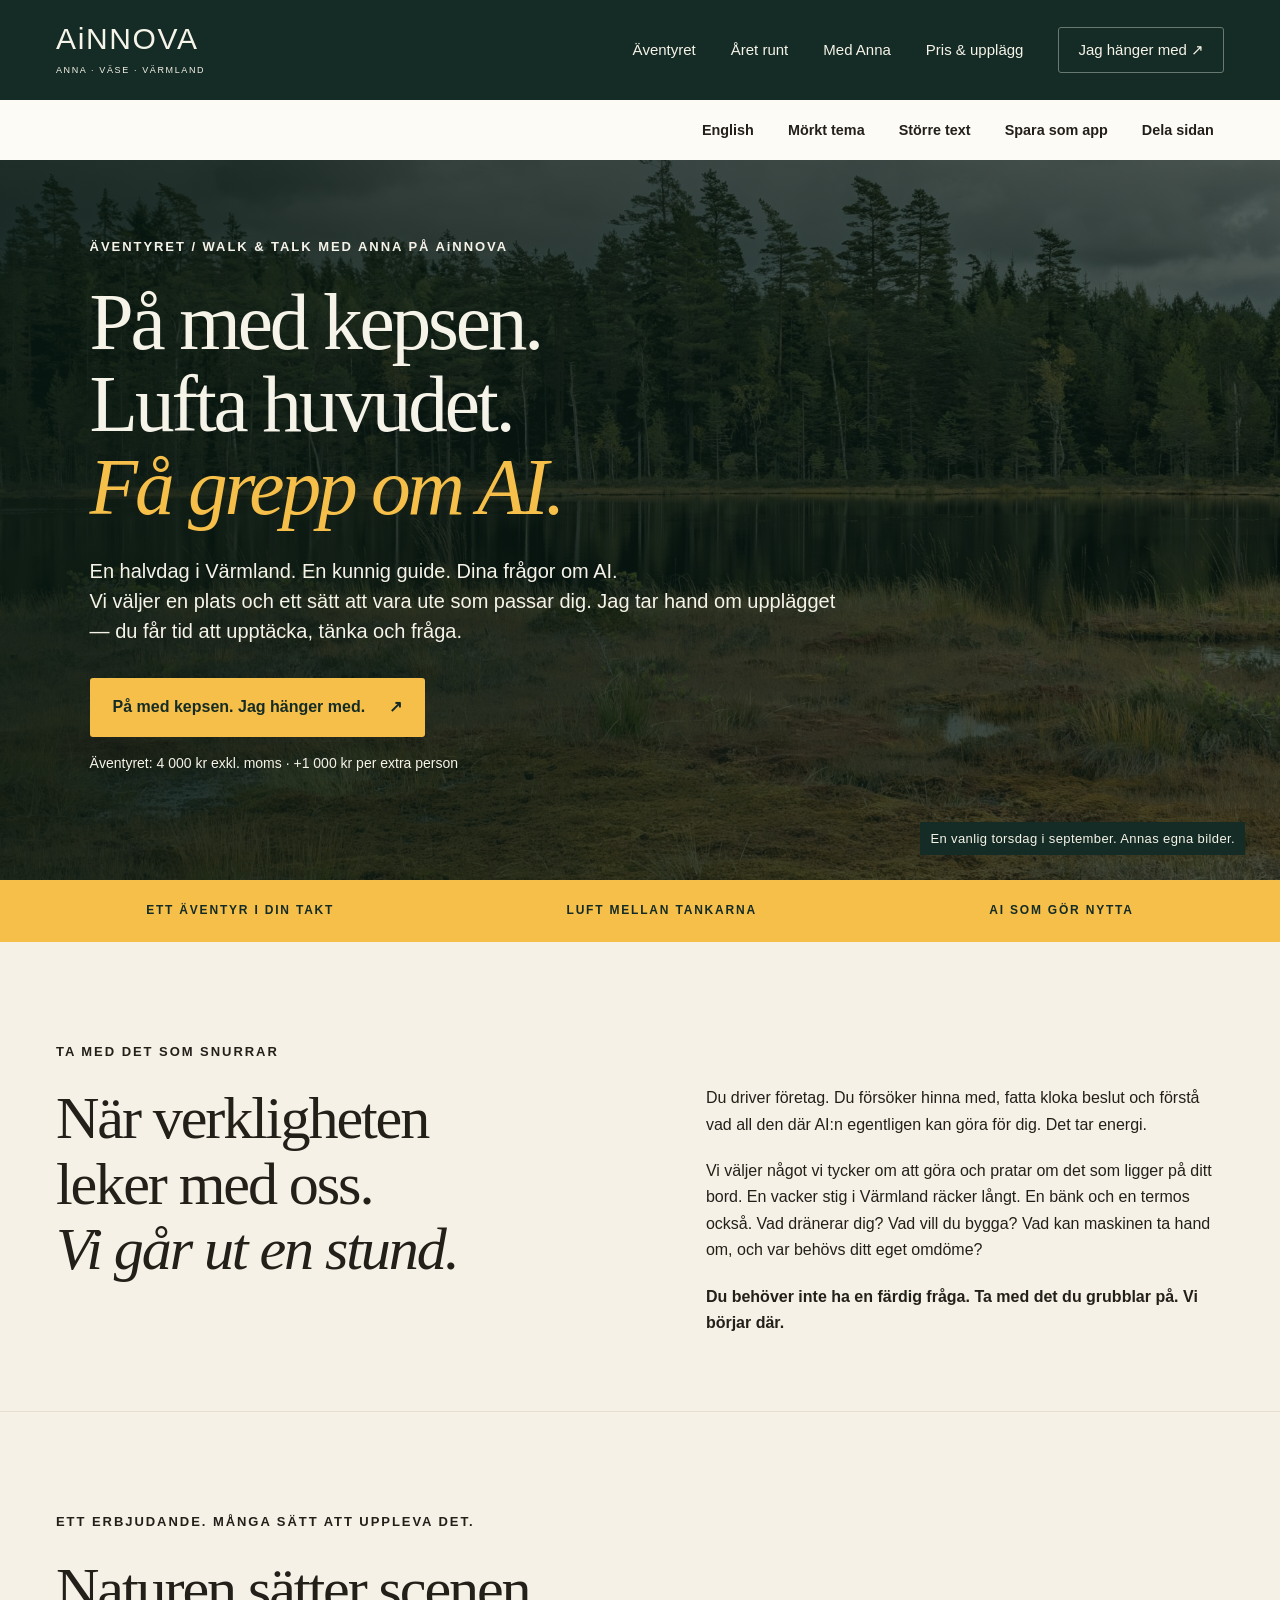
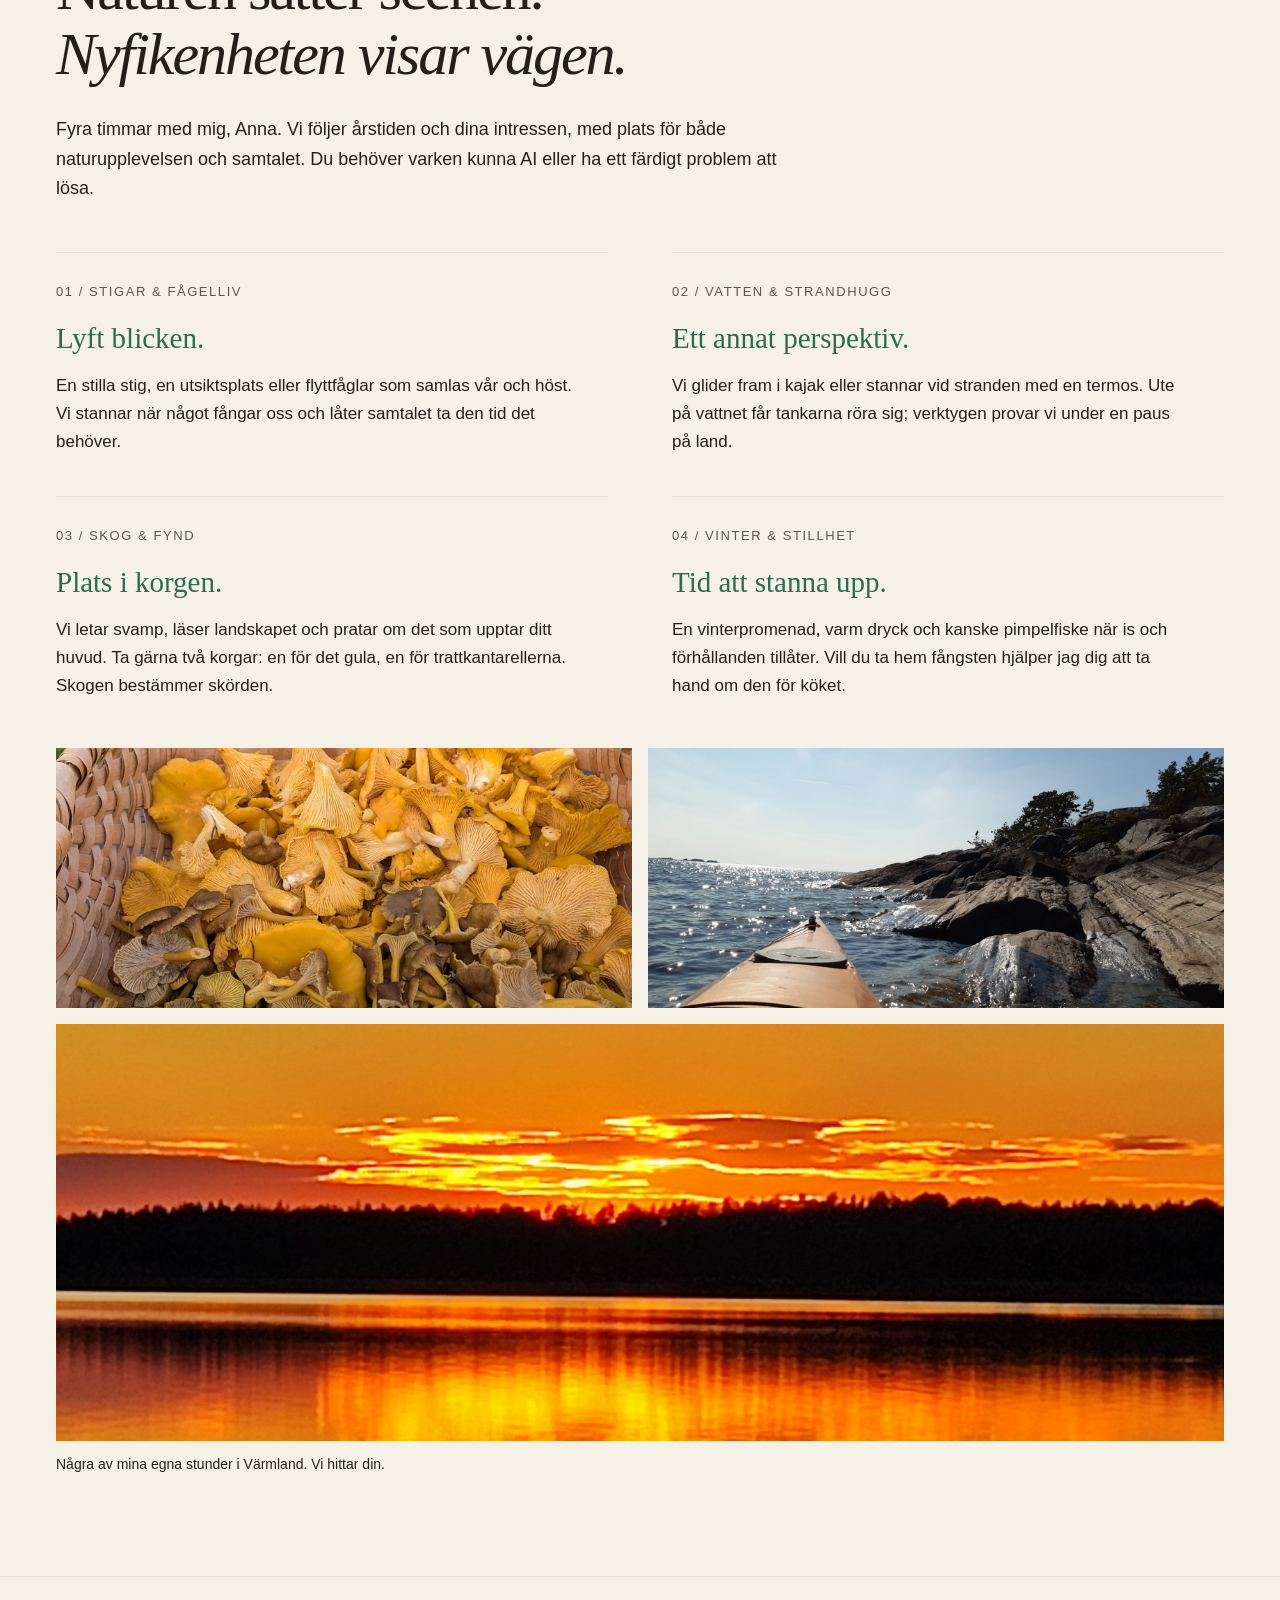
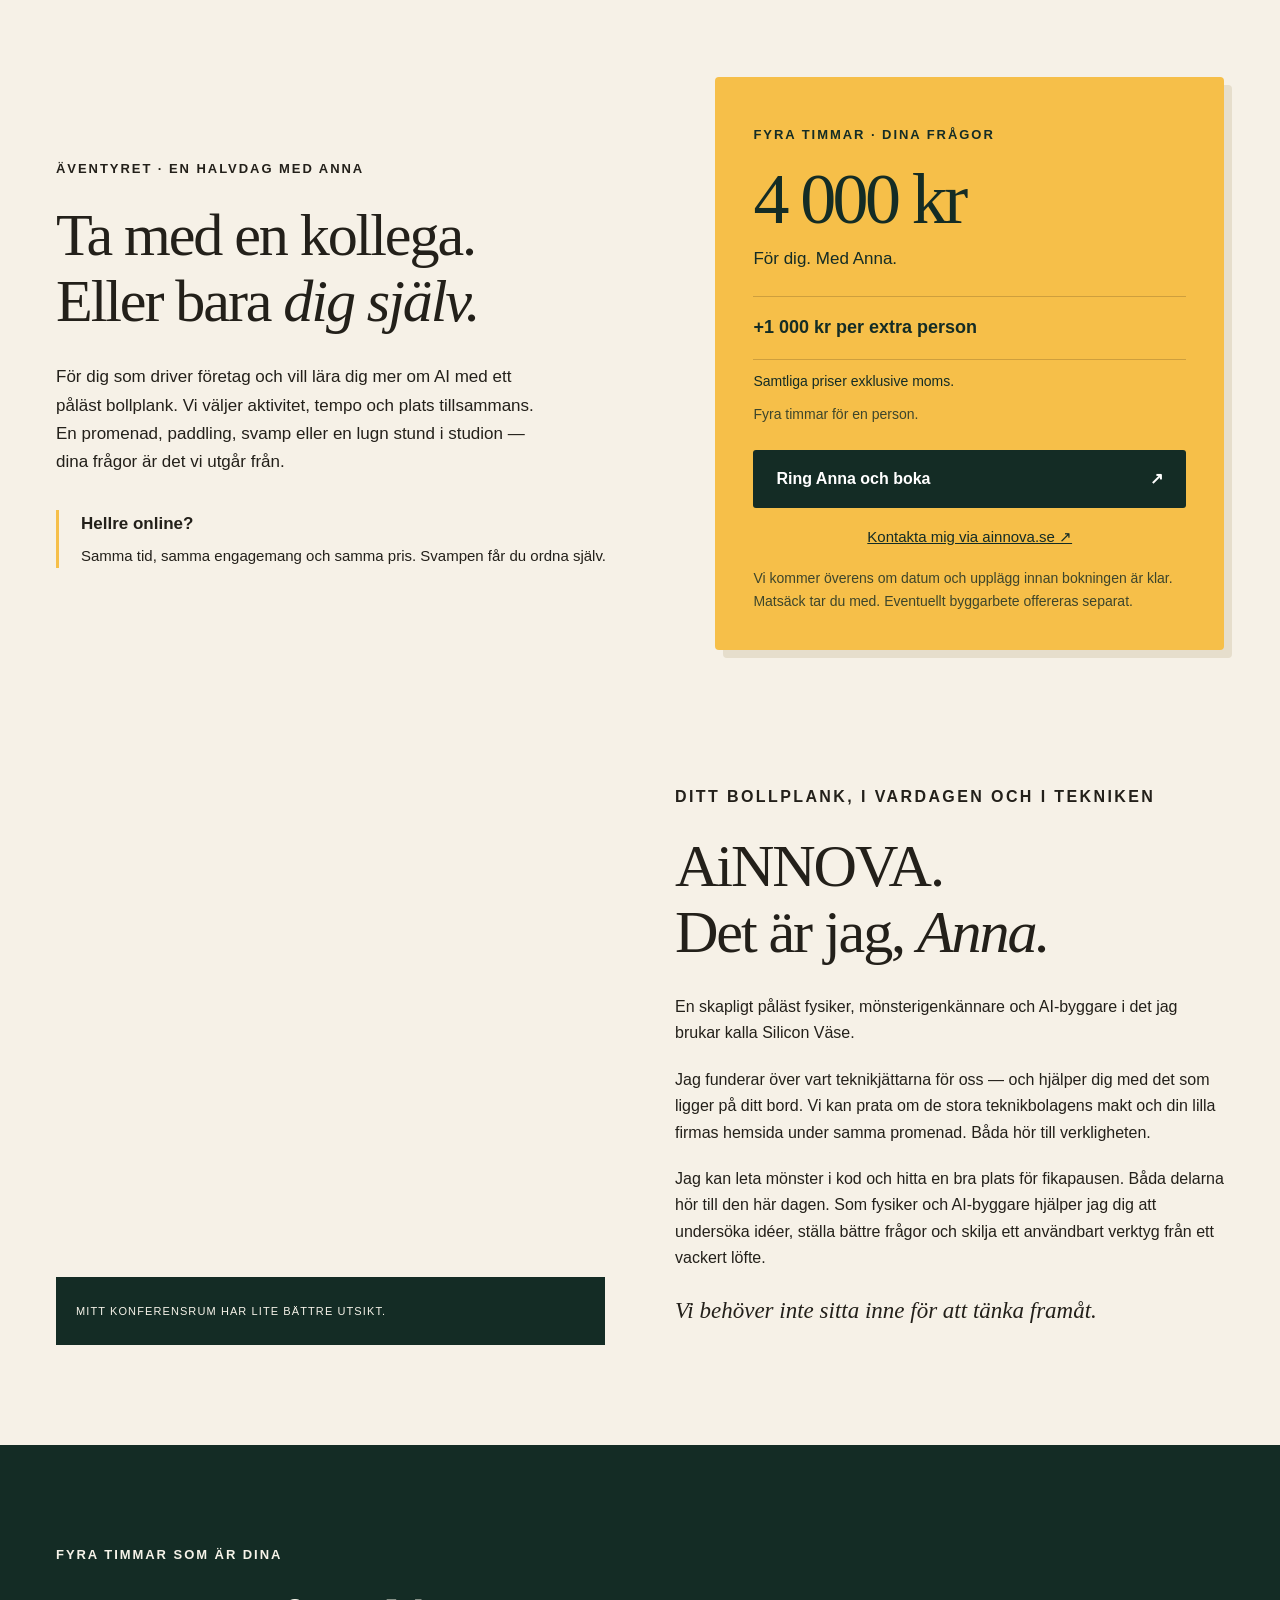
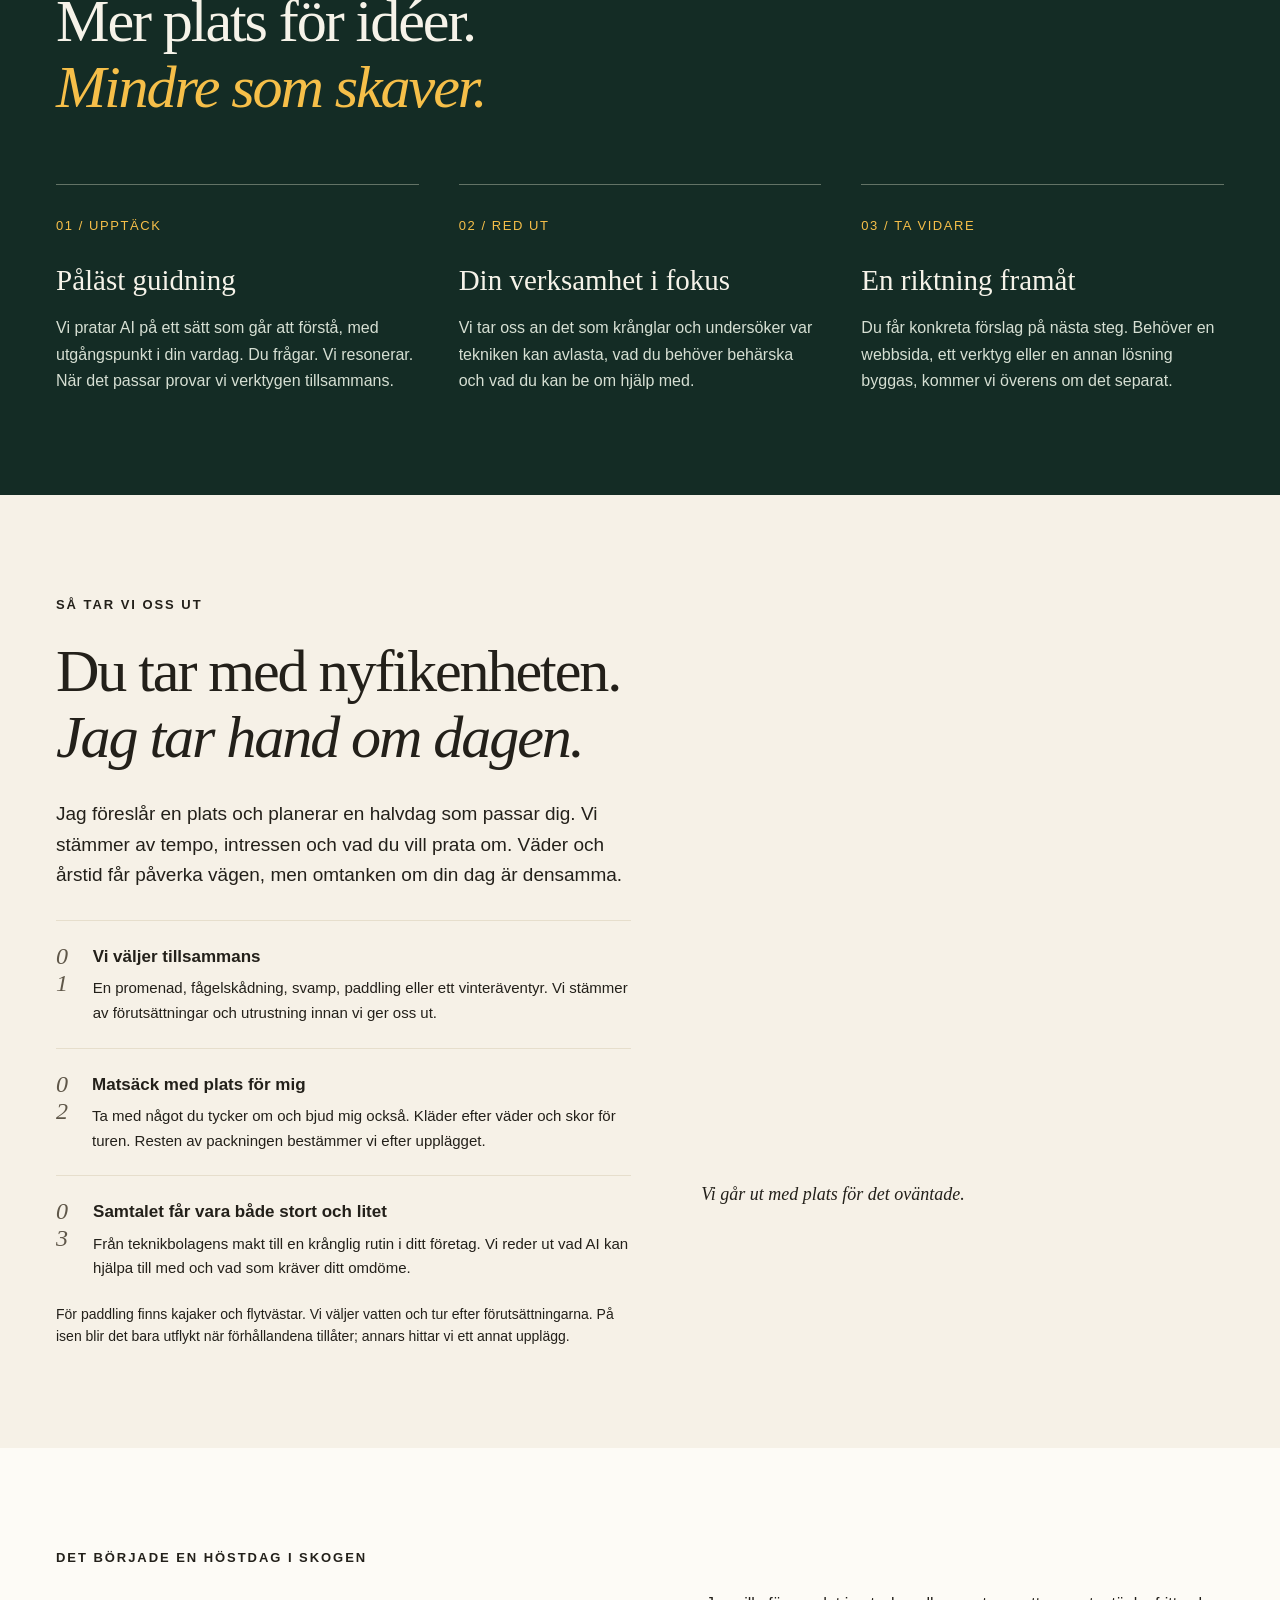
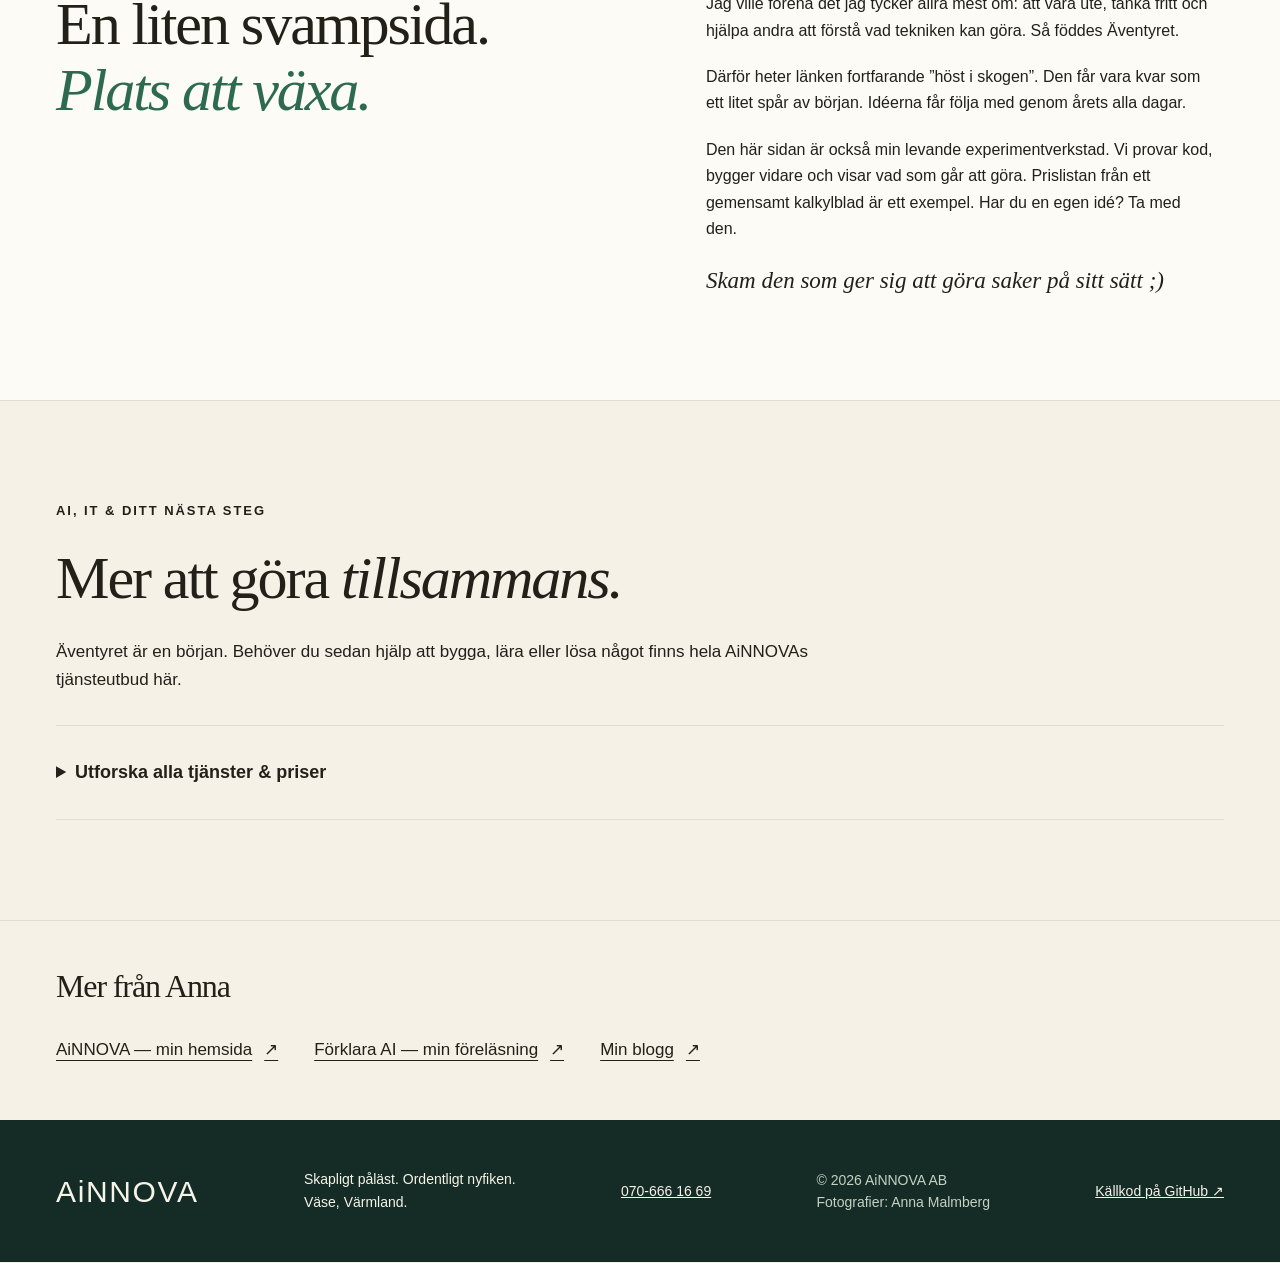
==== commit e603ea90: "Add Anna website, lecture and blog links" ====
--- a/index.html
+++ b/index.html
@@ -33,5 +33,5 @@
 <section class="packing wrap" id="packlista"><div class="packing-copy"><p class="eyebrow">SÅ TAR VI OSS UT</p><h2>Du tar med nyfikenheten.<br><em>Jag tar hand om dagen.</em></h2><p class="lead">Jag föreslår en plats och planerar en halvdag som passar dig. Vi stämmer av tempo, intressen och vad du vill prata om. Väder och årstid får påverka vägen, men omtanken om din dag är densamma.</p><ul><li><span>01</span><div><strong>Vi väljer tillsammans</strong><p>En promenad, fågelskådning, svamp, paddling eller ett vinteräventyr. Vi stämmer av förutsättningar och utrustning innan vi ger oss ut.</p></div></li><li><span>02</span><div><strong>Matsäck med plats för mig</strong><p>Ta med något du tycker om och bjud mig också. Kläder efter väder och skor för turen. Resten av packningen bestämmer vi efter upplägget.</p></div></li><li><span>03</span><div><strong>Samtalet får vara både stort och litet</strong><p>Från teknikbolagens makt till en krånglig rutin i ditt företag. Vi reder ut vad AI kan hjälpa till med och vad som kräver ditt omdöme.</p></div></li></ul><p id="paddling" class="small">För paddling finns kajaker och flytvästar. Vi väljer vatten och tur efter förutsättningarna. På isen blir det bara utflykt när förhållandena tillåter; annars hittar vi ett annat upplägg.</p></div><figure class="host-photo"><img src="assets/kantareller.jpg" width="1800" height="1350" loading="lazy" alt="Kantareller i skogens mossa"><figcaption>Vi går ut med plats för det oväntade.</figcaption></figure></section>
 
 <section class="origin wrap" id="historien"><p class="eyebrow">DET BÖRJADE EN HÖSTDAG I SKOGEN</p><div class="split"><h2>En liten svampsida.<br><em>Plats att växa.</em></h2><div class="prose"><p>Jag ville förena det jag tycker allra mest om: att vara ute, tänka fritt och hjälpa andra att förstå vad tekniken kan göra. Så föddes Äventyret.</p><p>Därför heter länken fortfarande ”höst i skogen”. Den får vara kvar som ett litet spår av början. Idéerna får följa med genom årets alla dagar.</p><p>Den här sidan är också min levande experimentverkstad. Vi provar kod, bygger vidare och visar vad som går att göra. Prislistan från ett gemensamt kalkylblad är ett exempel. Har du en egen idé? Ta med den.</p><p class="signature">Skam den som ger sig att göra saker på sitt sätt ;)</p></div></div></section>
-<section class="shared-prices wrap" id="prislista" aria-labelledby="prices-title"><p class="eyebrow">AI, IT & DITT NÄSTA STEG</p><h2 id="prices-title">Mer att göra <em>tillsammans.</em></h2><p class="price-intro">Äventyret är en början. Behöver du sedan hjälp att bygga, lära eller lösa något finns hela AiNNOVAs tjänsteutbud här.</p><details class="catalog"><summary>Utforska alla tjänster & priser</summary><p>Alla priser exklusive moms. Äventyrets grundpris hämtas från samma prislista. Fyra timmar och tillägget för fler deltagare gäller enligt erbjudandet ovan.</p><div class="price-controls" hidden><label for="price-category">Välj kategori</label><select id="price-category"></select><button id="price-refresh" type="button">Uppdatera priser</button></div><p id="prices-status" role="status" aria-live="polite">Hämtar aktuella priser…</p><p id="price-count" role="status" aria-live="polite"></p><div id="price-results" aria-busy="true"></div><noscript><p>Aktivera JavaScript för att hämta den gemensamma prislistan, eller kontakta Anna för aktuella priser.</p><a href="https://ainnova.se/kontakt">Kontakta Anna</a></noscript><a class="sheet-source" href="https://docs.google.com/spreadsheets/d/100PEqY3XRUEuU4xr8TG1np9TGmksDdTHOjvTgjWZd1M/edit?usp=sharing" target="_blank" rel="noopener">Öppna prislistans kalkylblad ↗</a></details></section></main><footer><a class="brand" href="https://ainnova.se/">AiNNOVA</a><p>Skapligt påläst. Ordentligt nyfiken.<br>Väse, Värmland.</p><a href="tel:+46706661669">070-666 16 69</a><p class="small">© 2026 AiNNOVA AB<br>Fotografier: Anna Malmberg</p><a class="source-link" href="https://github.com/Annamalmberg2/ainnova-host-i-skogen" target="_blank" rel="noopener">Källkod på GitHub ↗</a></footer>
+<section class="shared-prices wrap" id="prislista" aria-labelledby="prices-title"><p class="eyebrow">AI, IT & DITT NÄSTA STEG</p><h2 id="prices-title">Mer att göra <em>tillsammans.</em></h2><p class="price-intro">Äventyret är en början. Behöver du sedan hjälp att bygga, lära eller lösa något finns hela AiNNOVAs tjänsteutbud här.</p><details class="catalog"><summary>Utforska alla tjänster & priser</summary><p>Alla priser exklusive moms. Äventyrets grundpris hämtas från samma prislista. Fyra timmar och tillägget för fler deltagare gäller enligt erbjudandet ovan.</p><div class="price-controls" hidden><label for="price-category">Välj kategori</label><select id="price-category"></select><button id="price-refresh" type="button">Uppdatera priser</button></div><p id="prices-status" role="status" aria-live="polite">Hämtar aktuella priser…</p><p id="price-count" role="status" aria-live="polite"></p><div id="price-results" aria-busy="true"></div><noscript><p>Aktivera JavaScript för att hämta den gemensamma prislistan, eller kontakta Anna för aktuella priser.</p><a href="https://ainnova.se/kontakt">Kontakta Anna</a></noscript><a class="sheet-source" href="https://docs.google.com/spreadsheets/d/100PEqY3XRUEuU4xr8TG1np9TGmksDdTHOjvTgjWZd1M/edit?usp=sharing" target="_blank" rel="noopener">Öppna prislistans kalkylblad ↗</a></details></section><aside class="more-from wrap" aria-labelledby="more-title"><h2 id="more-title">Mer från Anna</h2><ul><li><a href="https://ainnova.se/">AiNNOVA — min hemsida <span aria-hidden="true">↗</span></a></li><li><a href="https://annamalmberg2.github.io/forklara-ai/start.html">Förklara AI — min föreläsning <span aria-hidden="true">↗</span></a></li><li><a href="https://wisdom-streamer.lovable.app/">Min blogg <span aria-hidden="true">↗</span></a></li></ul></aside></main><footer><a class="brand" href="https://ainnova.se/">AiNNOVA</a><p>Skapligt påläst. Ordentligt nyfiken.<br>Väse, Värmland.</p><a href="tel:+46706661669">070-666 16 69</a><p class="small">© 2026 AiNNOVA AB<br>Fotografier: Anna Malmberg</p><a class="source-link" href="https://github.com/Annamalmberg2/ainnova-host-i-skogen" target="_blank" rel="noopener">Källkod på GitHub ↗</a></footer>
 <dialog id="install-help" aria-labelledby="install-title"><h2 id="install-title">Spara AiNNOVA som app</h2><p>På iPhone eller iPad: öppna sidan i Safari, tryck på Dela och välj Lägg till på hemskärmen.</p><p>På Android: öppna sidan i Chrome och välj Installera app eller Lägg till på startskärmen i menyn.</p><p>På dator: leta efter installationssymbolen i adressfältet i Chrome eller Edge. I Safari väljer du Arkiv → Lägg till i Dock.</p><p id="offline-note">När sidan har sparats för offlinebruk kan du läsa den utan uppkoppling. Externa länkar och kontakt kräver anslutning.</p><form method="dialog"><button class="button dark">Stäng</button></form></dialog><p id="status" class="sr-only" role="status" aria-live="polite"></p></body></html>
--- a/style.css
+++ b/style.css
@@ -45,3 +45,5 @@
 #price-count{font-weight:600;margin-block:16px}
 .adventure-photos{grid-template-columns:1fr 1fr}.adventure-photos .sunset{grid-column:1/-1;aspect-ratio:2.8/1}
 @media(max-width:700px){.adventure-photos .sunset{aspect-ratio:2.4/1}}
+
+.more-from{border-top:1px solid var(--line);padding-block:48px}.more-from h2{font-size:2rem}.more-from ul{display:flex;flex-wrap:wrap;gap:12px 36px;list-style:none;padding:0;margin:24px 0 0}.more-from a{display:inline-flex;align-items:center;gap:12px;min-height:44px;text-underline-offset:5px}
